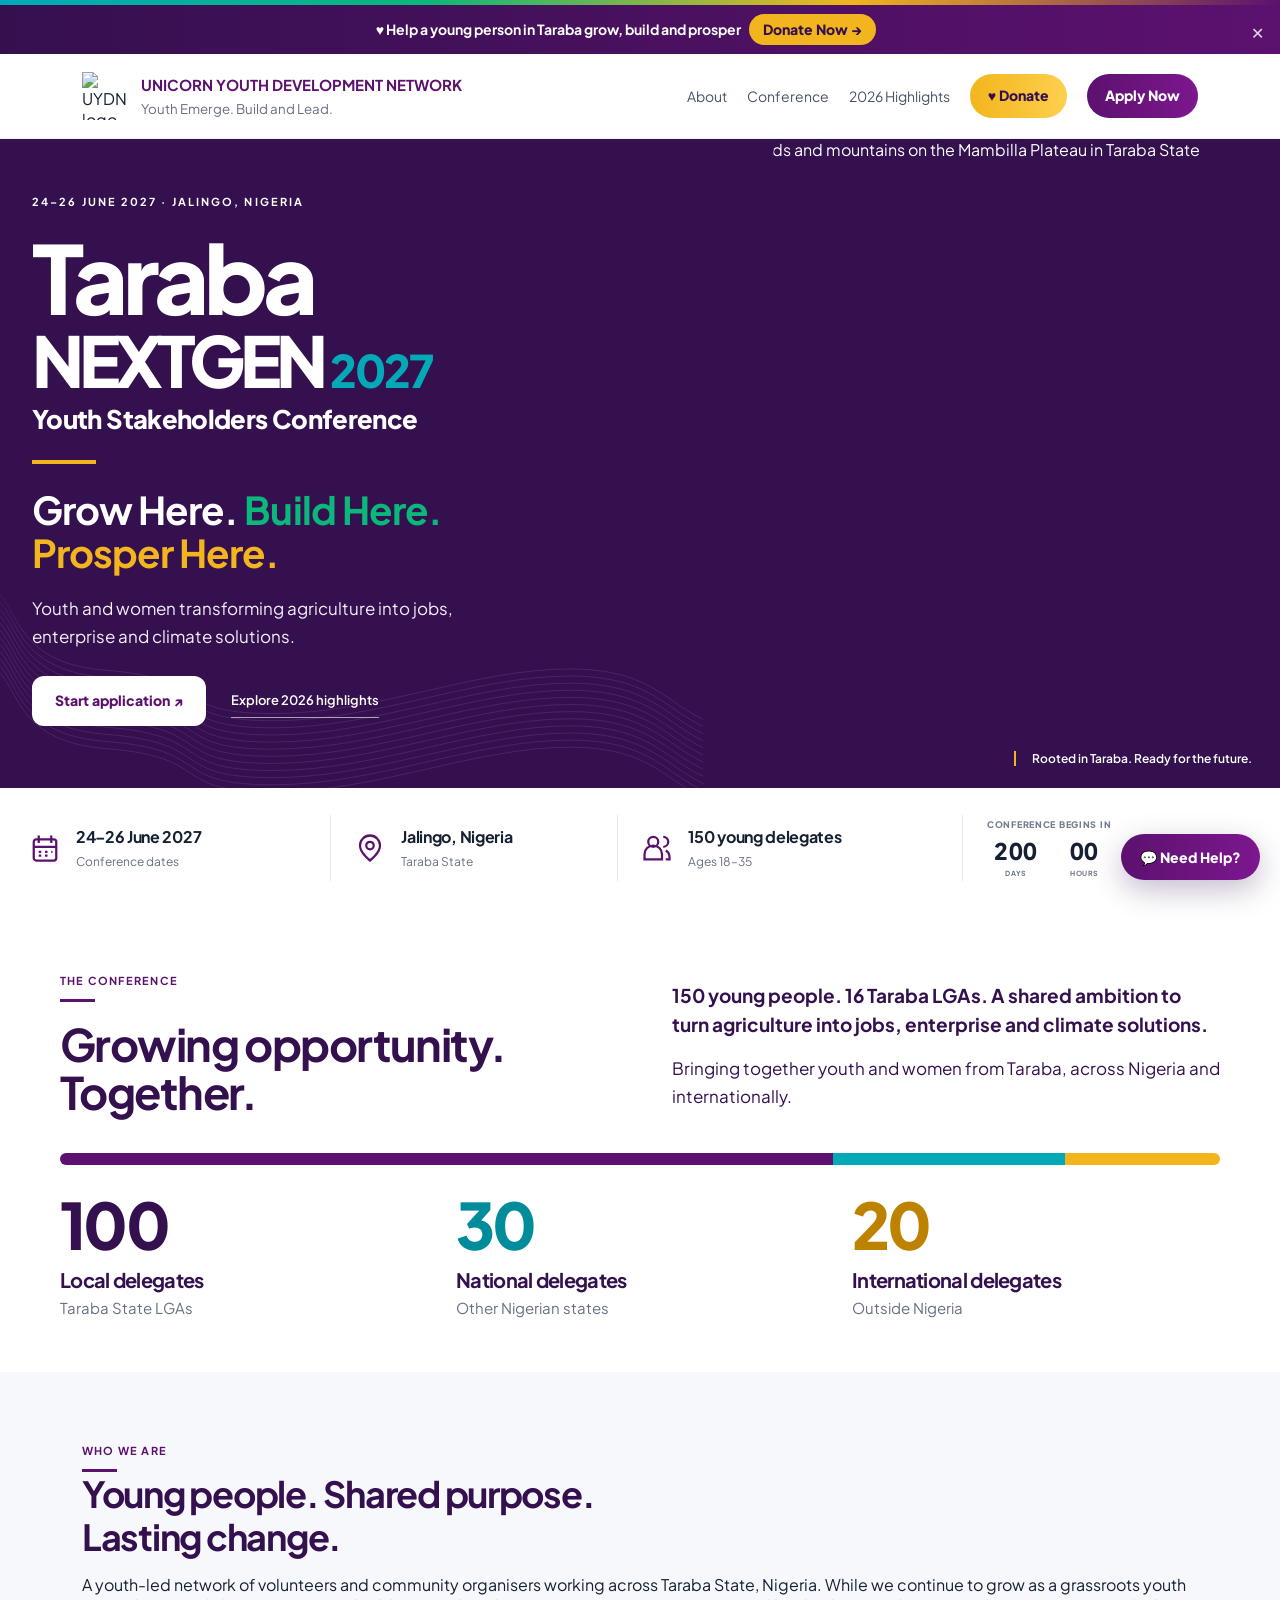
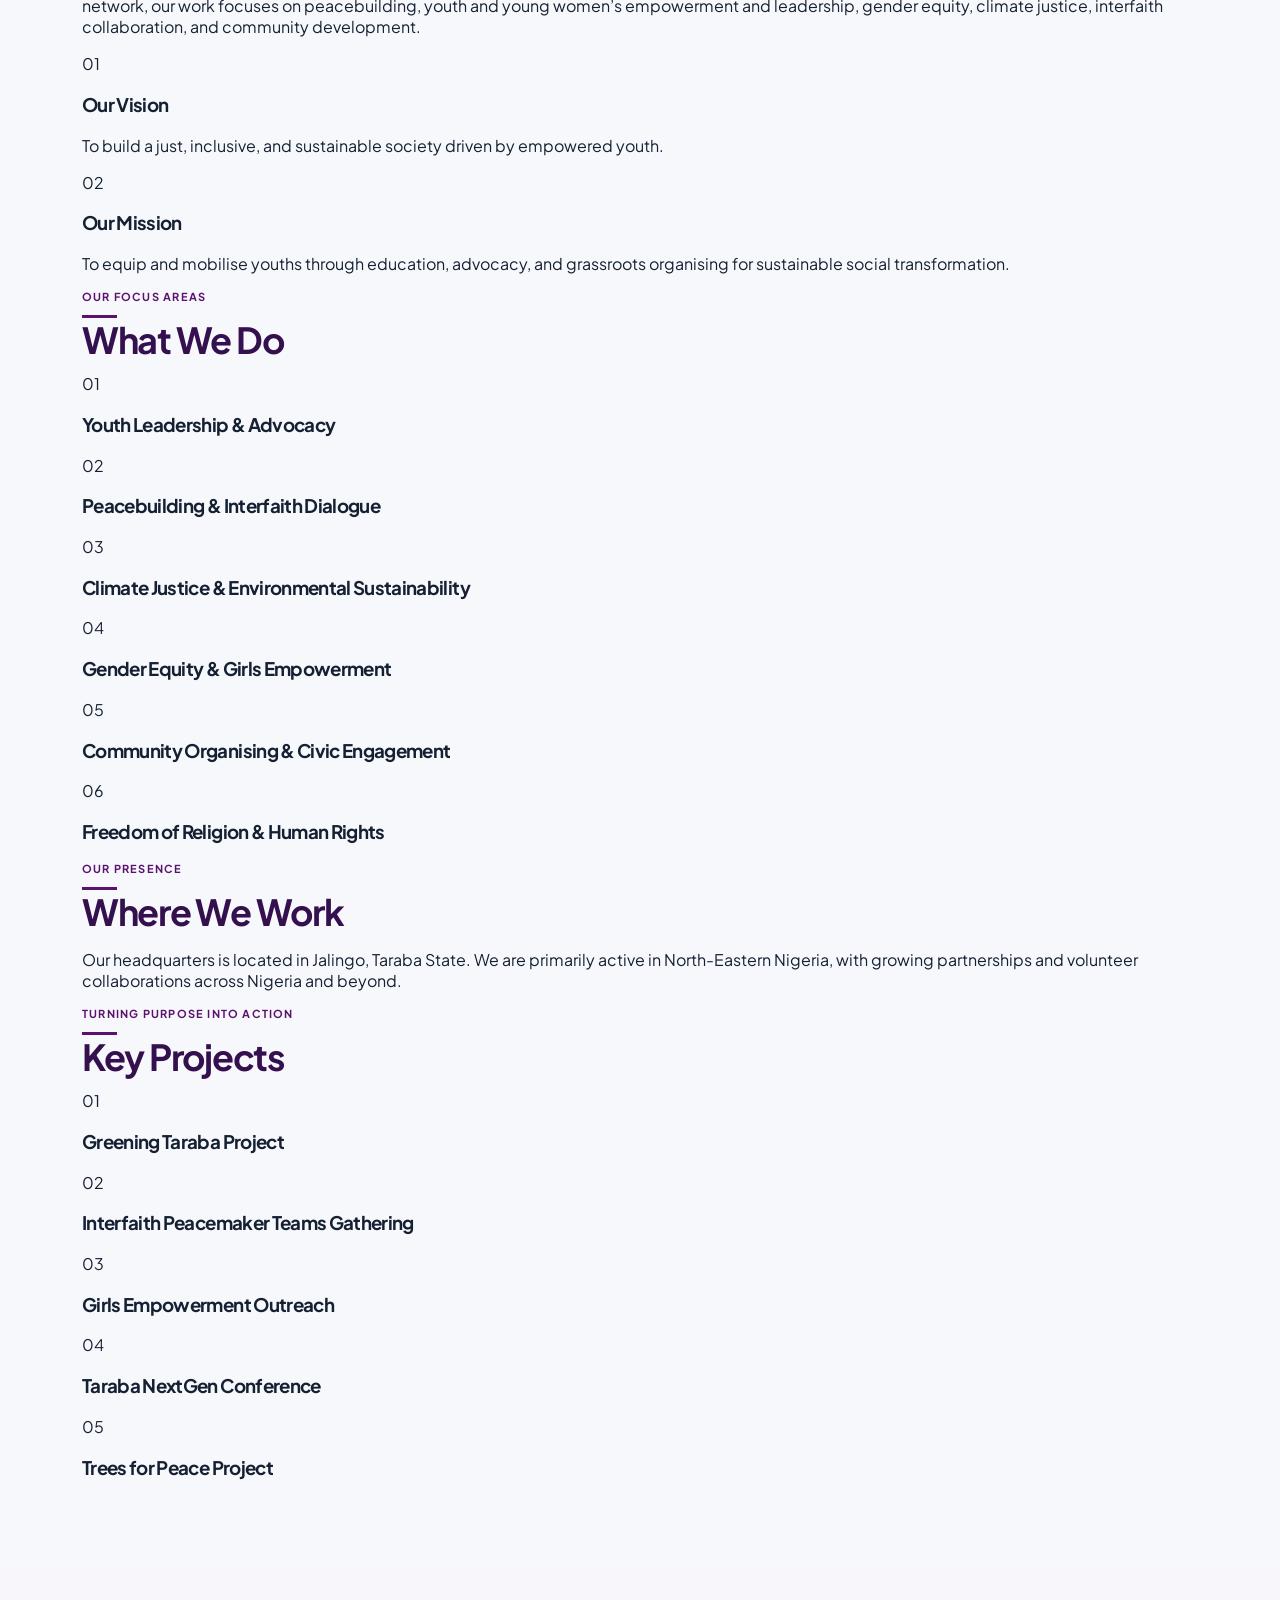
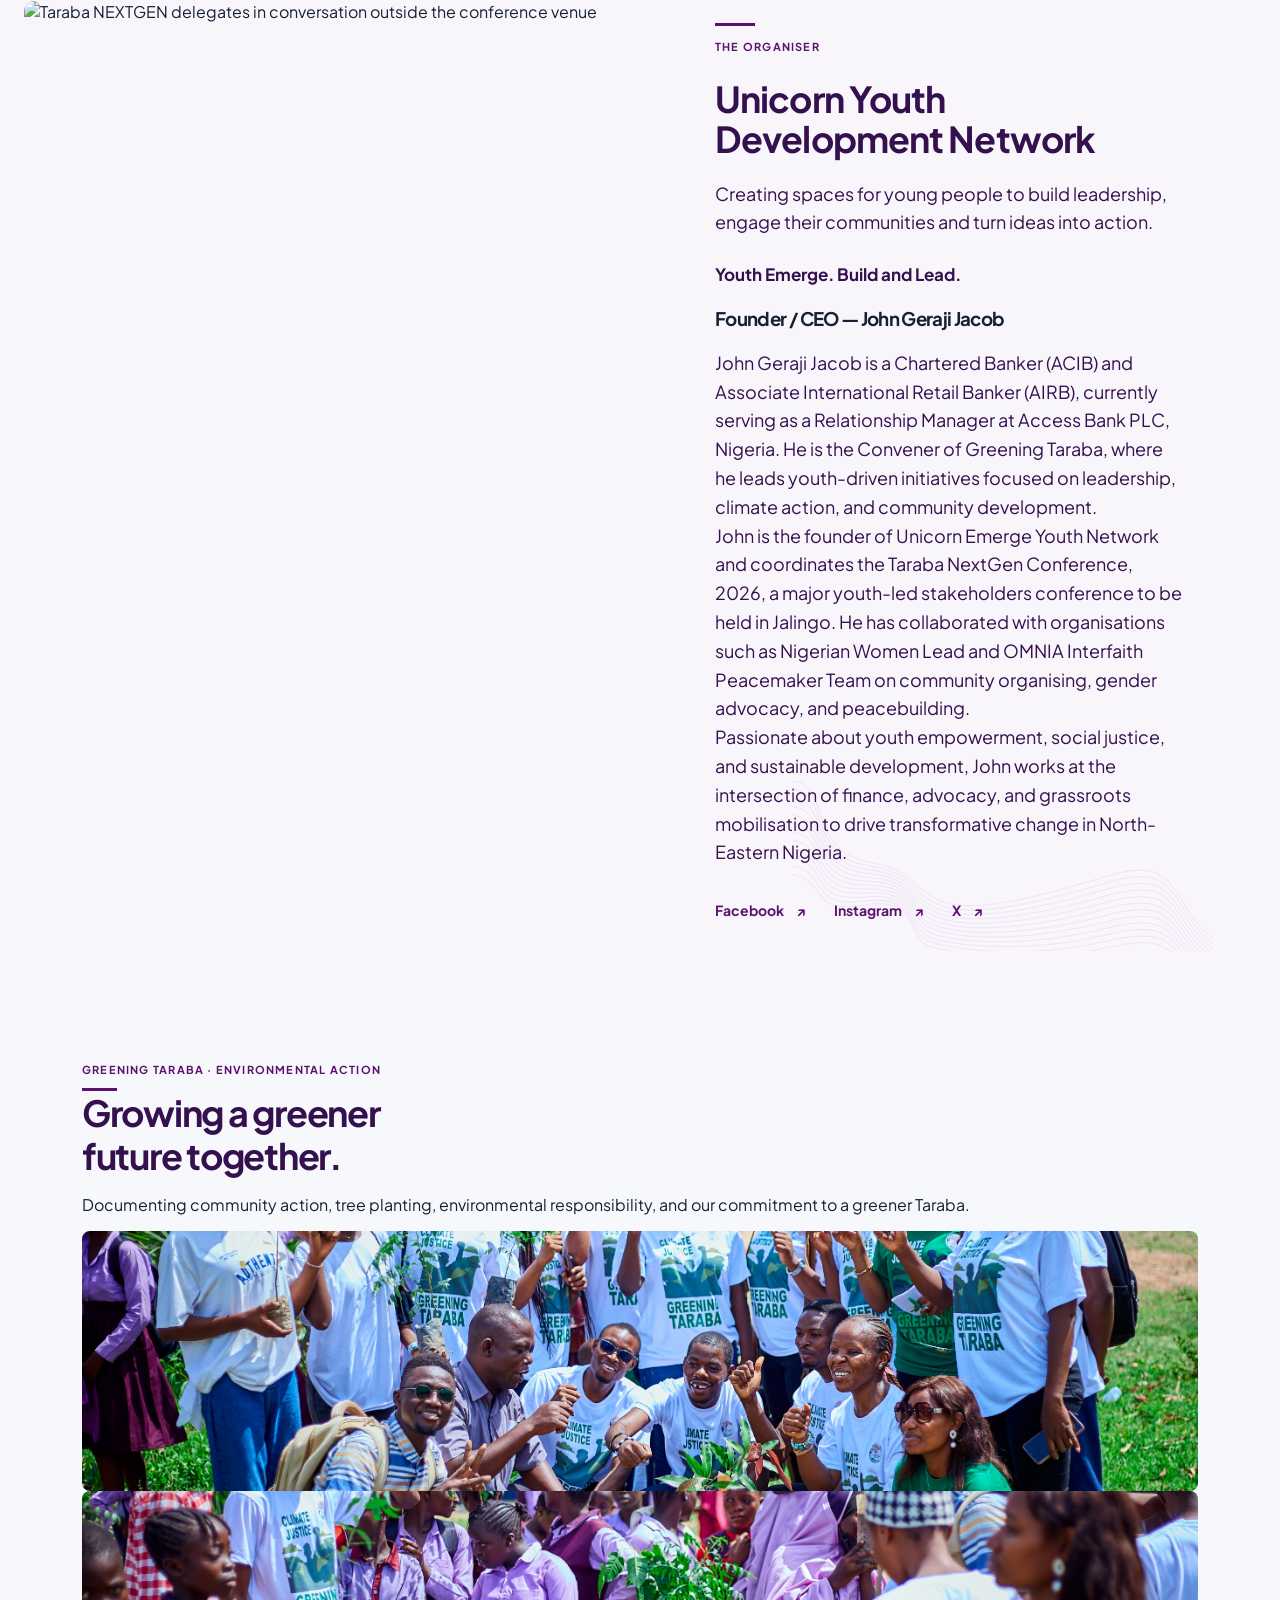
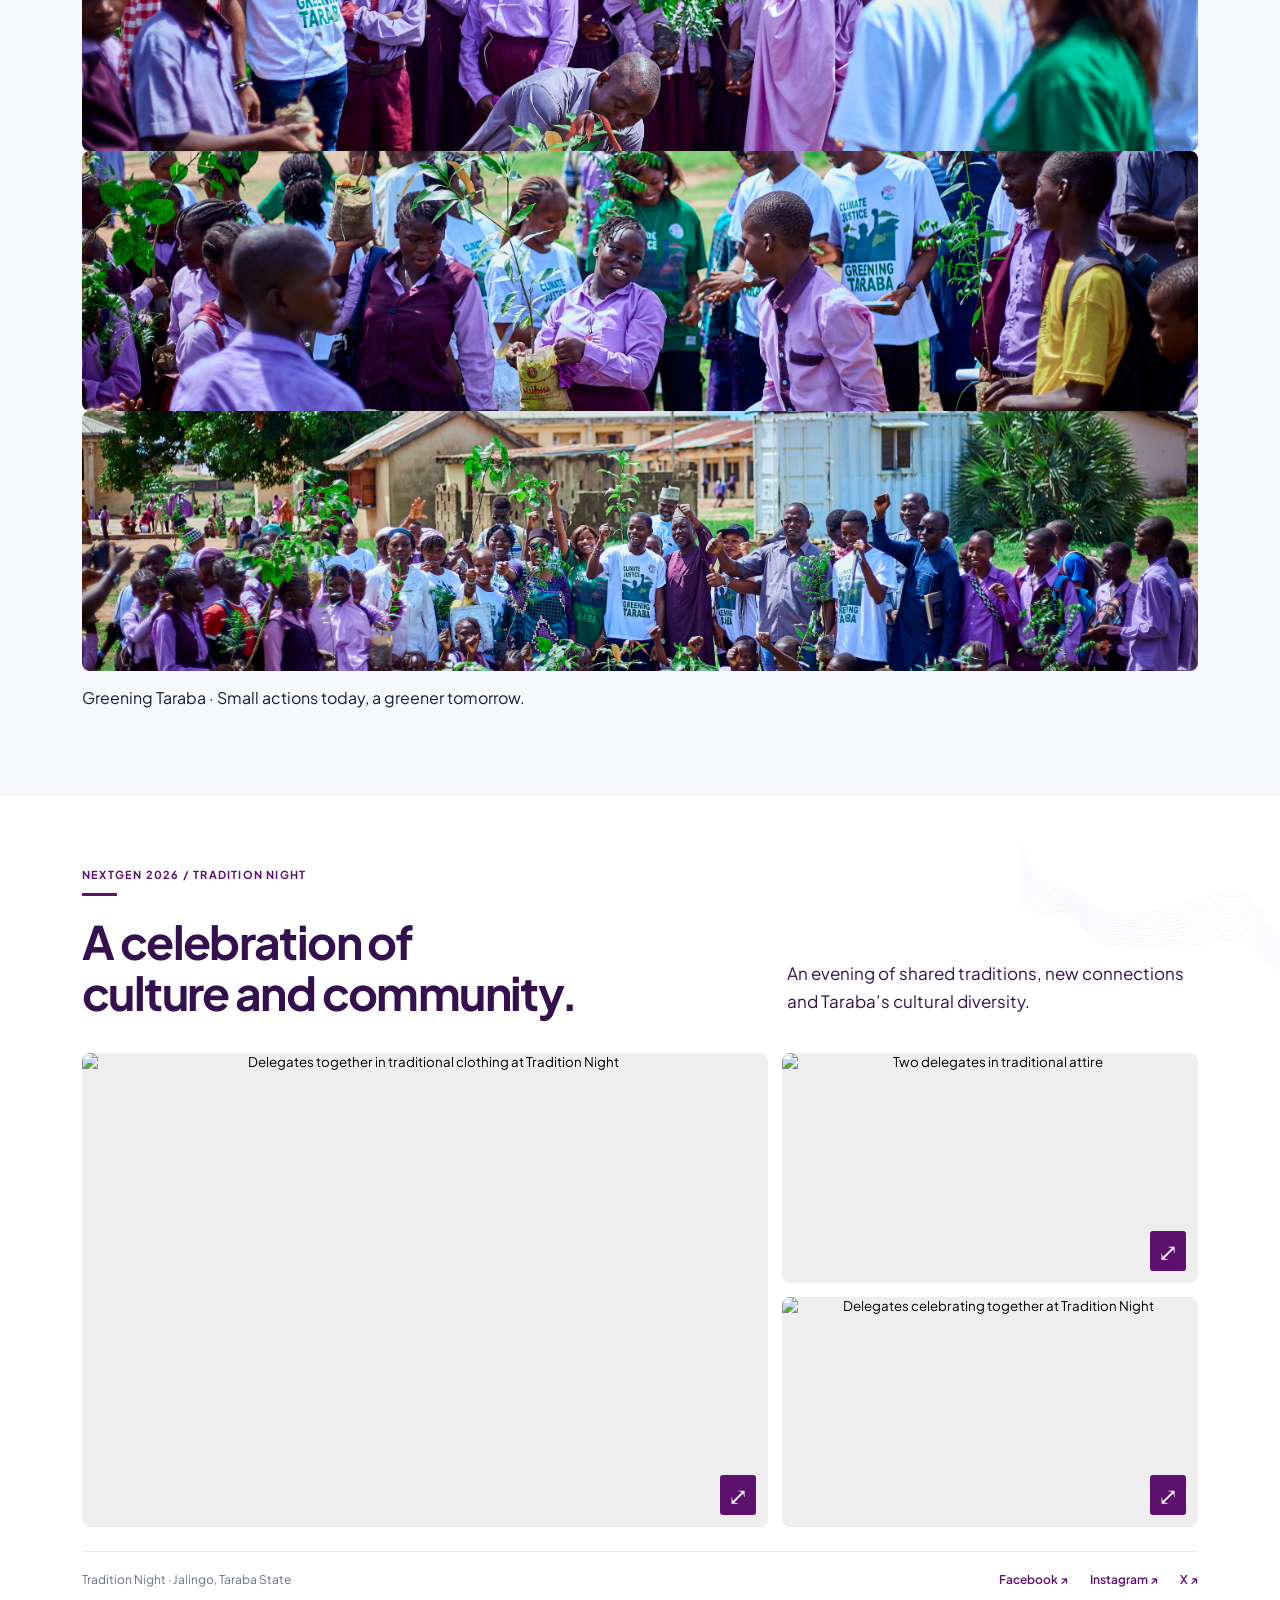
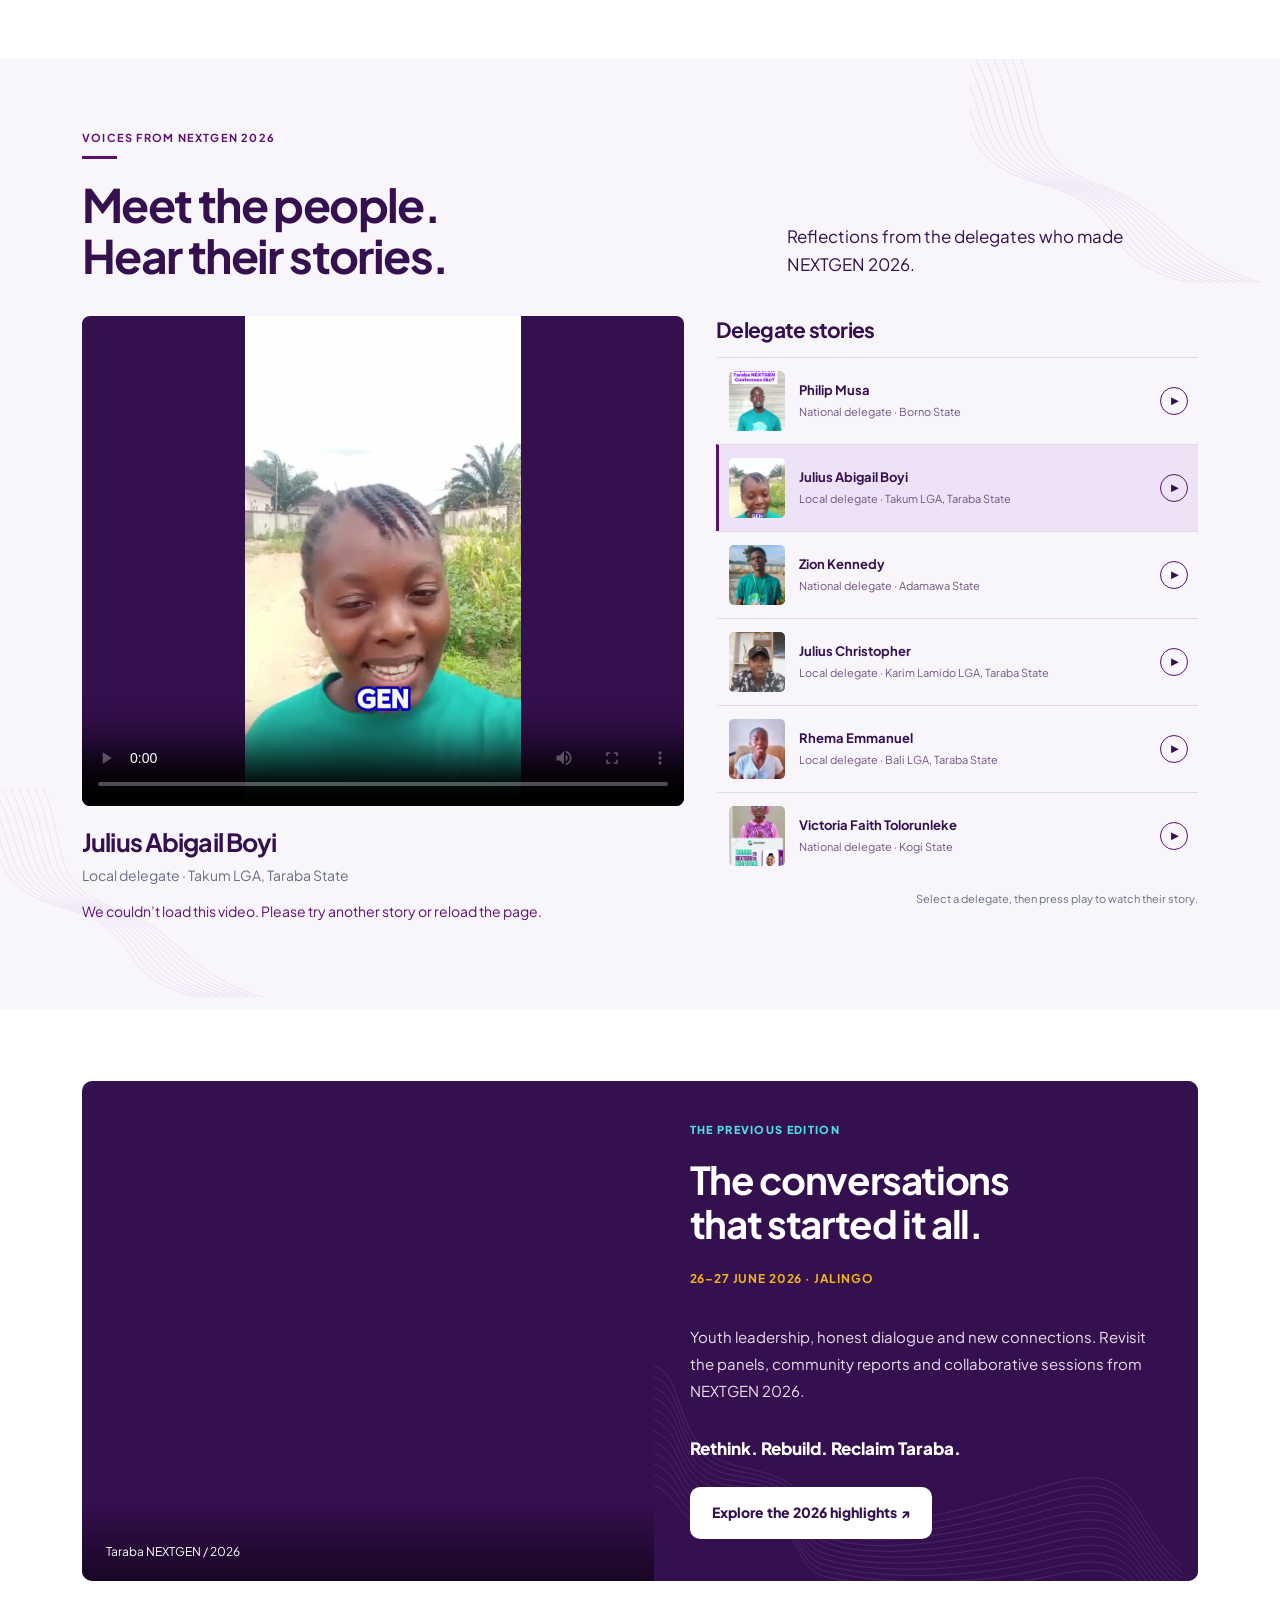
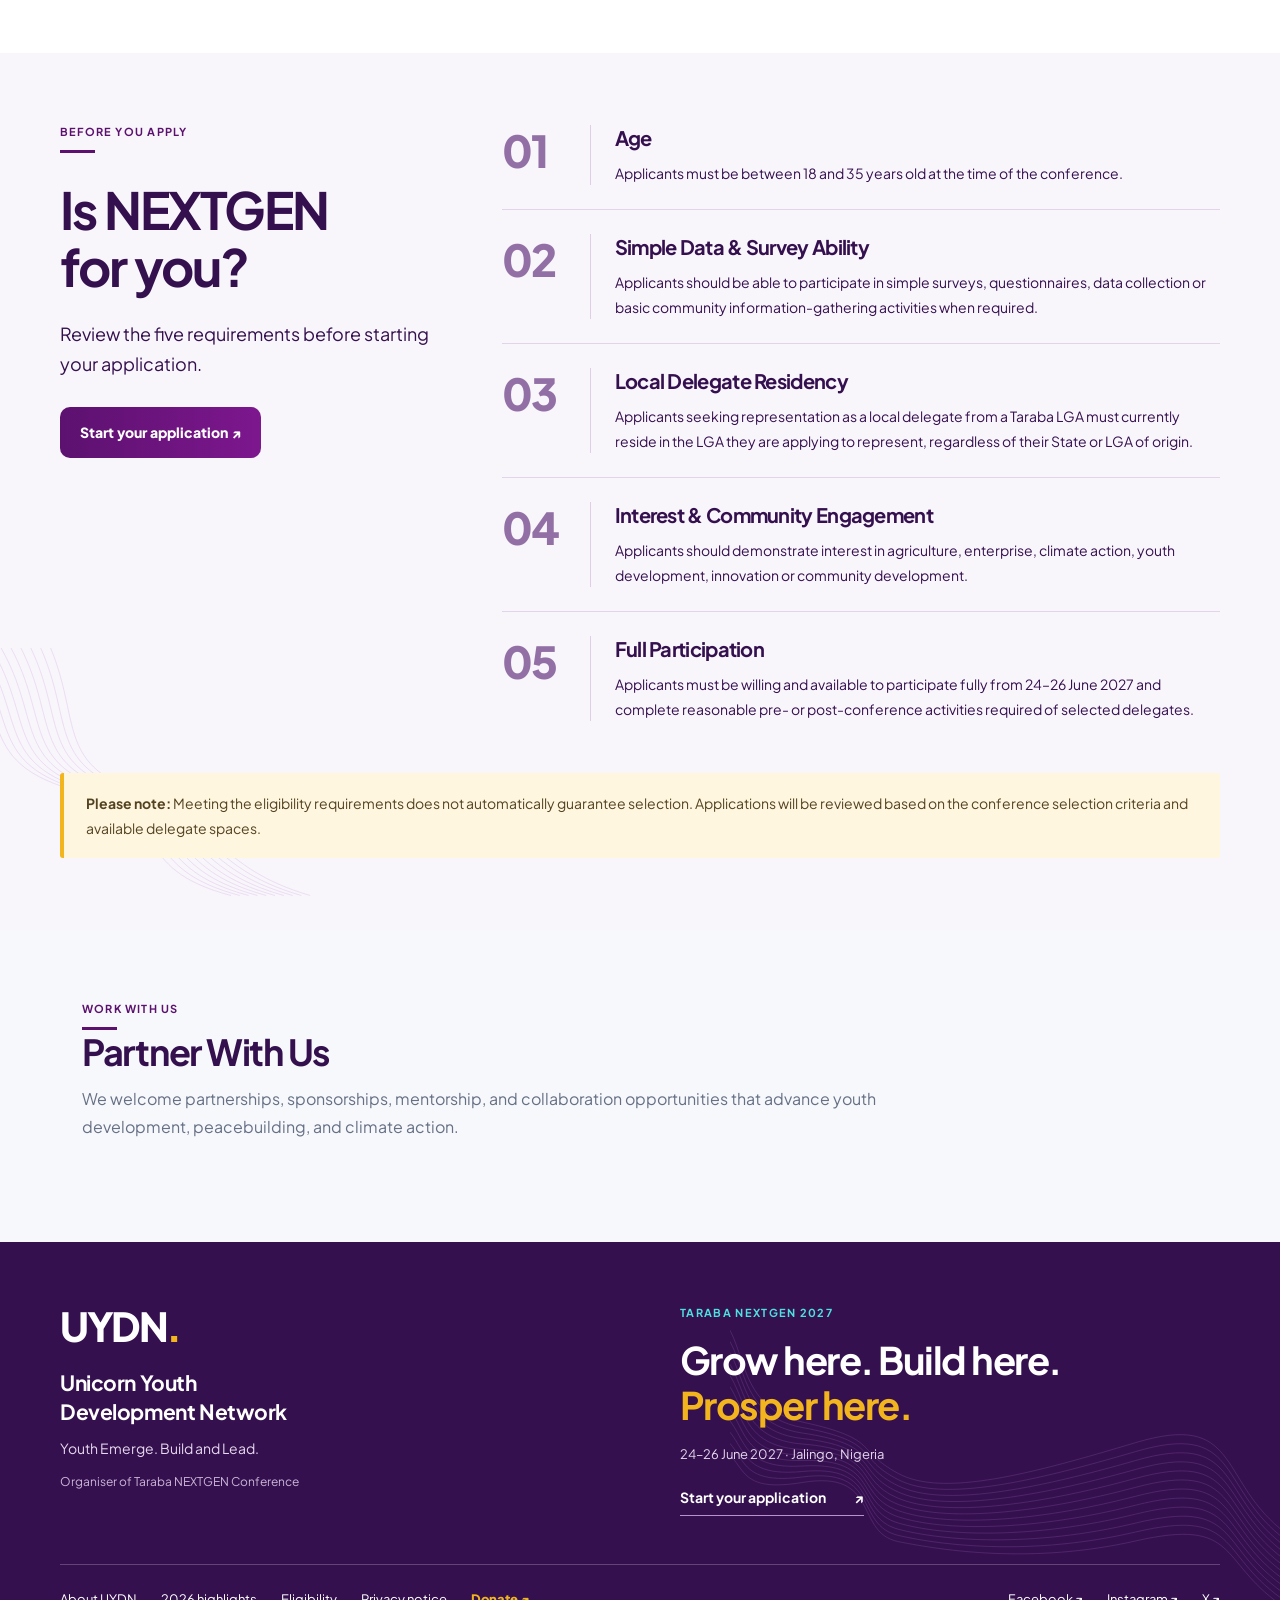
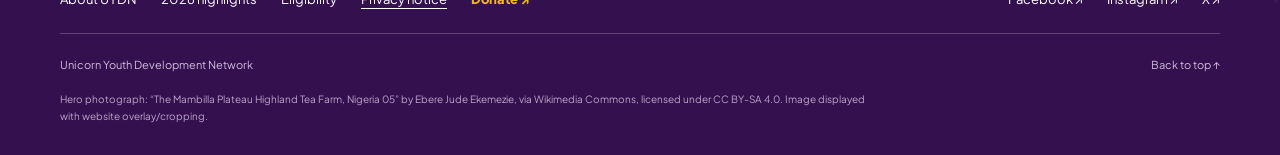
==== index.html @ 636aaf37 "Update index.html" ====
<!doctype html><html lang="en"><head>
<meta name="referrer" content="strict-origin-when-cross-origin"><meta charset="utf-8"><meta name="viewport" content="width=device-width,initial-scale=1"><title>Taraba NEXTGEN Youth Stakeholders Conference 2027 | UYDN</title>
<meta name="description" content="Discover Taraba NextGen Youth Stakeholders Conference 2027 in Jalingo, Nigeria, from 24–26 June 2027. Explore youth and women's leadership in agriculture, enterprise, climate action and sustainable development.">
<link rel="canonical" href="https://unicornemergeyouthnetwork.github.io/taraba-nextgen-2027/">
<meta property="og:title" content="Taraba NextGen Youth Stakeholders Conference 2027">
<meta property="og:description" content="Grow Here. Build Here. Prosper Here. Join young people and women transforming agriculture into jobs, enterprise and climate solutions in Taraba State, Nigeria.">
<meta property="og:url" content="https://unicornemergeyouthnetwork.github.io/taraba-nextgen-2027/">
<meta property="og:type" content="website">
<style>
:root{--p:#5c116f;--p2:#35104f;--t:#04a9b8;--g:#0bb77a;--gold:#f2b51d;--ink:#152033;--muted:#667085;--bg:#f6f8fb;--line:#e6e9ef}*{box-sizing:border-box}html{scroll-behavior:smooth}body{margin:0;font-family:Inter,Segoe UI,Arial,sans-serif;color:var(--ink);background:var(--bg)}a{text-decoration:none;color:inherit}.top{height:5px;background:linear-gradient(90deg,var(--t),var(--g),var(--gold),var(--p))}header{position:sticky;top:0;z-index:20;background:rgba(255,255,255,.96);backdrop-filter:blur(12px);border-bottom:1px solid #edf0f3}.nav{max-width:1160px;margin:auto;padding:11px 22px;display:flex;align-items:center;justify-content:space-between;gap:20px}.brand{display:flex;align-items:center;gap:11px}.brand img{width:52px;height:52px;object-fit:contain}.brand b{display:block;color:var(--p);font-size:15px}.brand small{color:var(--muted)}nav{display:flex;gap:22px;align-items:center;font-size:14px;color:#475467}.btn{display:inline-block;padding:12px 18px;border-radius:999px;background:linear-gradient(90deg,var(--p),#7d178e);color:#fff;font-weight:800;border:0;cursor:pointer}.hero{position:relative;min-height:680px;display:flex;align-items:center;color:white;background:linear-gradient(90deg,rgba(29,6,48,.94),rgba(59,12,77,.76),rgba(0,0,0,.22)),url('images/mambilla-tea-farm.jpg') center/cover}.hero .inner{max-width:1160px;margin:auto;width:100%;padding:70px 22px}.tag{display:inline-flex;padding:8px 12px;border:1px solid rgba(255,255,255,.32);border-radius:999px;background:rgba(255,255,255,.12);font-size:13px;font-weight:800}.hero h1{font-size:25px;line-height:1;max-width:920px;margin:20px 0 10px}.hero h1 span{color:#4ee0df}.theme{font-size:27px;font-weight:900;margin:12px 0;color:#fff}.theme b:nth-child(1){color:#4ee0df}.theme b:nth-child(2){color:#4ee79a}.theme b:nth-child(3){color:#ffd45a}.hero p{max-width:800px;font-size:18px;line-height:1.65;color:#f3eefa}.facts{display:flex;gap:18px;flex-wrap:wrap;margin:24px 0}.fact{padding:11px 14px;border:1px solid rgba(255,255,255,.2);border-radius:14px;background:rgba(255,255,255,.09);font-weight:700}.quote{max-width:820px;margin-top:24px;padding:17px 20px;border-left:4px solid var(--gold);background:rgba(0,0,0,.18);border-radius:0 14px 14px 0;font-size:18px;font-style:italic}.actions{display:flex;gap:12px;flex-wrap:wrap;margin-top:26px}.actions .secondary{background:white;color:var(--p)}.section{max-width:1160px;margin:auto;padding:72px 22px}.section h2{font-size:36px;color:var(--p2);margin:0 0 12px}.lead{color:var(--muted);line-height:1.7;max-width:850px;margin:0 0 30px}.cards{display:grid;grid-template-columns:repeat(4,1fr);gap:16px}.mini{background:#fff;border:1px solid var(--line);border-radius:18px;padding:22px;box-shadow:0 8px 24px rgba(16,24,40,.04)}.mini .icon{width:40px;height:40px;border-radius:12px;background:#f3e9f5;color:var(--p);display:grid;place-items:center;font-weight:900;margin-bottom:14px}.mini h3{margin:0 0 8px;font-size:16px}.mini p{margin:0;color:var(--muted);font-size:14px;line-height:1.55}.about{display:grid;grid-template-columns:1fr 1fr;gap:32px;align-items:center}.about img{width:100%;border-radius:24px;display:block;box-shadow:0 20px 50px rgba(26,31,44,.12)}.socials{display:flex;gap:10px;flex-wrap:wrap}.social{display:inline-flex;align-items:center;gap:8px;padding:10px 14px;border-radius:999px;color:#fff!important;font-weight:800}.social svg{width:19px;height:19px;fill:currentColor}.facebook{background:#1877F2}.instagram{background:linear-gradient(45deg,#FEDA75,#FA7E1E,#D62976,#962FBF,#4F5BD5)}.twitter{background:#000}.recap{background:#fff}.recapbox{display:grid;grid-template-columns:1.15fr .85fr;min-height:430px;border-radius:28px;overflow:hidden;background:var(--p2);color:white}.recapimg{background:url('images/welcome.jpg') center/cover}.recaptxt{padding:46px;display:flex;flex-direction:column;justify-content:center}.recaptxt .year{color:#4ee0df;font-weight:900}.recaptxt h2{color:white;margin:10px 0 14px}.recaptxt p{color:#e8dded;line-height:1.7}.formwrap{max-width:960px;margin:auto;background:#fff;border:1px solid var(--line);border-radius:24px;overflow:hidden;box-shadow:0 18px 50px rgba(16,24,40,.07)}.formhead{padding:28px 32px;background:linear-gradient(110deg,var(--p2),var(--p));color:#fff}.formhead h2{color:#fff;font-size:27px;margin:0 0 8px}.formhead p{margin:0;color:#eadfed}.progress-wrap{padding:20px 32px 0}.progress-meta{display:flex;justify-content:space-between;font-size:13px;font-weight:800;color:var(--p);margin-bottom:8px}.progress{height:9px;background:#eee;border-radius:99px;overflow:hidden}.progress span{display:block;height:100%;width:20%;background:linear-gradient(90deg,var(--t),var(--g));transition:.25s}.form{padding:32px}.step{display:none}.step.active{display:block}.form h3{color:var(--p);margin:6px 0 20px}.grid{display:grid;grid-template-columns:1fr 1fr;gap:17px}.full{grid-column:1/-1}label,.label{display:block;font-size:13px;font-weight:800;margin-bottom:7px;color:#344054}input,select,textarea{width:100%;background:#fff;color:#152033;border:1.5px solid #cfd4dc;border-radius:11px;padding:12px 13px;font:inherit;outline:none;transition:border-color .2s,box-shadow .2s}input::placeholder,textarea::placeholder{color:#98a2b3}select{color:#344054}input:focus,select:focus,textarea:focus{background:#fff;border-color:var(--p);box-shadow:0 0 0 3px rgba(92,17,111,.10)}textarea{min-height:125px;resize:vertical}.options{display:grid;grid-template-columns:repeat(2,1fr);gap:9px}.option{display:flex;align-items:flex-start;gap:8px;border:1px solid var(--line);padding:10px 11px;border-radius:11px;font-weight:500;margin:0}.option input{width:auto;margin-top:3px}.noticebox{padding:16px;border-radius:14px;background:#fff8e6;border:1px solid #f7d98b;color:#664d03;line-height:1.55;margin-bottom:20px}.international{background:#eef8ff;border-color:#b8ddf5;color:#174d6b}.navbuttons{display:flex;justify-content:space-between;gap:12px;margin-top:28px}.next,.back,.submit{padding:13px 20px;border:0;border-radius:12px;font-weight:900;cursor:pointer}.next,.submit{background:linear-gradient(90deg,var(--t),var(--g));color:#fff;margin-left:auto}.back{background:#eef0f3;color:#344054}.submit{width:auto}.conditional{display:none;margin-top:12px}.counter{font-size:12px;color:var(--muted);margin-top:5px}.success{display:none;background:#ecfdf3;border:1px solid #abefc6;color:#067647;padding:18px;border-radius:12px;margin-top:18px}.fieldhelp{display:block;margin-top:6px;color:#7b8190;font-size:11px;line-height:1.4}.notice{font-size:12px;color:#98a2b3;margin-top:12px}footer{background:#1d0b29;color:#ddd;padding:42px 22px}.foot{max-width:1160px;margin:auto;display:flex;justify-content:space-between;gap:30px;align-items:center}.foot strong{color:white}.foot p{margin:6px 0 0;color:#b9aebf;font-size:13px}.foot .social{padding:9px 12px}@media(max-width:850px){nav a:not(.btn){display:none}.hero{min-height:650px}.hero h1{font-size:43px}.cards{grid-template-columns:1fr 1fr}.about,.recapbox{grid-template-columns:1fr}.recapimg{min-height:320px}.grid{grid-template-columns:1fr}.full{grid-column:auto}.foot{flex-direction:column;align-items:flex-start}}@media(max-width:520px){.brand small{display:none}.brand b{font-size:12px}.nav{padding:9px 14px}.hero .inner,.section{padding-left:16px;padding-right:16px}.hero h1{font-size:36px}.theme{font-size:23px}.facts{display:grid}.cards,.options{grid-template-columns:1fr}.form{padding:20px}.formhead{padding:24px 20px}.progress-wrap{padding:18px 20px 0}.recaptxt{padding:30px}.section h2{font-size:30px}.navbuttons{position:sticky;bottom:0;background:#fff;padding:12px 0 2px}}

/* Delegate Testimonials */
.testimonial-grid{
  display:grid;
  grid-template-columns:repeat(3,1fr);
  gap:22px;
  margin-top:30px;
}

.testimonial-card{
  background:#fff;
  border:1px solid var(--line);
  border-radius:20px;
  overflow:hidden;
  box-shadow:0 12px 30px rgba(16,24,40,.08);
}

.testimonial-card video{
  display:block;
  width:100%;
  aspect-ratio:9/16;
  object-fit:cover;
  background:#000;
}

.testimonial-card h3{
  margin:16px 18px 5px;
  color:var(--p2);
  font-size:18px;
}

.testimonial-card p{
  margin:0 18px 18px;
  color:var(--muted);
  font-size:13px;
  line-height:1.5;
}

@media(max-width:850px){
  .testimonial-grid{
    grid-template-columns:repeat(2,1fr);
  }
}

@media(max-width:520px){
  .testimonial-grid{
    grid-template-columns:1fr;
  }
}

   /* Tradition Night Gallery */
.tradition-gallery{background:linear-gradient(180deg,#fff 0%,#faf6fc 100%)}
.gallery-head{text-align:center;max-width:780px;margin:0 auto 30px}.gallery-head .eyebrow{display:inline-block;color:var(--p);font-size:12px;font-weight:900;letter-spacing:.12em;text-transform:uppercase;margin-bottom:8px}.gallery-head h2{margin-bottom:10px}.tradition-grid{display:grid;grid-template-columns:1fr 1.25fr 1fr;gap:14px}.tradition-card{position:relative;overflow:hidden;border-radius:20px;background:#eee;min-height:320px;box-shadow:0 12px 30px rgba(53,16,79,.10);cursor:pointer}.tradition-card img{width:100%;height:100%;object-fit:cover;display:block;transition:transform .35s ease}.tradition-card:hover img{transform:scale(1.035)}.tradition-card:after{content:'View photo';position:absolute;right:14px;bottom:14px;background:rgba(29,11,41,.78);color:#fff;padding:8px 11px;border-radius:999px;font-size:12px;font-weight:800;opacity:0;transition:.25s}.tradition-card:hover:after{opacity:1}.gallery-note{text-align:center;color:var(--muted);font-size:14px;margin:18px 0 0}.lightbox{position:fixed;inset:0;background:rgba(10,5,15,.94);z-index:100;display:none;align-items:center;justify-content:center;padding:24px}.lightbox.open{display:flex}.lightbox img{max-width:94vw;max-height:90vh;object-fit:contain;border-radius:14px}.lightbox-close{position:absolute;top:18px;right:22px;width:44px;height:44px;border:1px solid rgba(255,255,255,.25);border-radius:50%;background:rgba(255,255,255,.12);color:#fff;font-size:26px;cursor:pointer}.gallery-socials{justify-content:center;margin-top:22px}
@media(max-width:850px){.tradition-grid{grid-template-columns:1fr 1fr}.tradition-card{min-height:280px}.tradition-card:last-child{grid-column:1/-1;min-height:360px}}
@media(max-width:520px){.tradition-grid{grid-template-columns:1fr}.tradition-card,.tradition-card:last-child{grid-column:auto;min-height:300px}.tradition-card:after{opacity:1}}


/* ==============================
   NEXTGEN WHATSAPP SUPPORT
============================== */

.support-widget{
  position:fixed;
  right:20px;
  bottom:20px;
  z-index:999;
}

.support-float{
  border:0;
  background:linear-gradient(90deg,#5c116f,#7d178e);
  color:#fff;
  padding:14px 19px;
  border-radius:999px;
  font-weight:800;
  font-size:14px;
  cursor:pointer;
  box-shadow:0 10px 30px rgba(53,16,79,.28);
}

.support-panel{
  display:none;
  position:absolute;
  right:0;
  bottom:65px;
  width:330px;
  max-width:calc(100vw - 32px);
  background:#fff;
  border:1px solid #e6e9ef;
  border-radius:18px;
  overflow:hidden;
  box-shadow:0 20px 50px rgba(16,24,40,.20);
}

.support-panel.open{
  display:block;
}

.support-head{
  background:linear-gradient(110deg,#35104f,#5c116f);
  color:#fff;
  padding:20px;
}

.support-head strong{
  display:block;
  font-size:17px;
}

.support-head small{
  display:block;
  margin-top:4px;
  color:#eadfed;
}

.support-close{
  position:absolute;
  top:10px;
  right:12px;
  border:0;
  background:rgba(255,255,255,.15);
  color:#fff;
  width:30px;
  height:30px;
  border-radius:50%;
  font-size:20px;
  cursor:pointer;
  z-index:2;
}

.support-body{
  padding:18px;
}

.support-body p{
  margin:0 0 16px;
  color:#475467;
  font-size:14px;
  line-height:1.55;
}

.support-whatsapp{
  display:flex;
  align-items:center;
  gap:12px;
  padding:13px;
  margin-top:10px;
  border:1px solid #dfe5e2;
  border-radius:12px;
  background:#f7fffa;
  transition:.2s;
}

.support-whatsapp:hover{
  transform:translateY(-1px);
  border-color:#25D366;
}

.support-whatsapp > span{
  color:#25D366;
  font-size:24px;
}

.support-whatsapp strong{
  display:block;
  color:#152033;
  font-size:14px;
}

.support-whatsapp small{
  display:block;
  color:#067647;
  margin-top:3px;
}

.support-note{
  display:block;
  margin-top:16px;
  color:#667085;
  line-height:1.5;
}

@media(max-width:520px){
  .support-widget{
    right:14px;
    bottom:80px;
  }

  .support-panel{
    width:calc(100vw - 28px);
  }

  .support-float{
    padding:13px 16px;
  }
}

  
  .facticon.classic{width:auto;min-width:58px;height:auto;border-radius:999px;padding:6px 9px;background:#f3e9f5;color:var(--p);font-size:9px;letter-spacing:.08em;font-weight:900;display:inline-flex;align-items:center;justify-content:center}
/* ===== COUNTDOWN ===== */
.uydn-cd{margin:0 0 26px;max-width:460px}
.uydn-cd-label{font-size:12px;font-weight:900;letter-spacing:.14em;text-transform:uppercase;color:#fff;opacity:.9;margin-bottom:10px}
.uydn-cd-grid{display:grid;grid-template-columns:repeat(4,1fr);gap:10px}
.uydn-cd-box{background:rgba(255,255,255,.09);border:1px solid rgba(255,255,255,.2);border-radius:14px;padding:14px 4px 11px;text-align:center;-webkit-backdrop-filter:blur(6px);backdrop-filter:blur(6px)}
.uydn-cd-box b{display:block;font:800 34px/1.1 ui-monospace,SFMono-Regular,Menlo,Consolas,"Courier New",monospace;font-variant-numeric:tabular-nums;color:#fff;letter-spacing:.02em}
.uydn-cd-box span{display:block;margin-top:6px;font:700 10px/1 ui-monospace,SFMono-Regular,Menlo,Consolas,monospace;letter-spacing:.14em;text-transform:uppercase;color:rgba(255,255,255,.68)}
.uydn-cd-msg{background:rgba(255,255,255,.1);border:1px solid rgba(255,255,255,.22);border-radius:14px;padding:16px 18px;font-weight:800;font-size:17px;line-height:1.4;color:#fff}
@media(max-width:520px){.uydn-cd{max-width:none}.uydn-cd-grid{gap:8px}.uydn-cd-box{padding:12px 2px 10px;border-radius:12px}.uydn-cd-box b{font-size:27px}.uydn-cd-box span{font-size:9px;letter-spacing:.1em}}

/* ===== WORD COUNTER + WHATSAPP GROUP CARD ===== */
.wc{font-size:12px;color:#667085;text-align:right;margin-top:4px}
.wc.max{color:#b93815;font-weight:700}
.wagroup{display:flex;align-items:center;justify-content:space-between;gap:14px;flex-wrap:wrap;background:#effaf3;border:1px solid #bfe8cf;border-radius:14px;padding:16px 18px;margin-top:20px}
.wagroup .wag-text{flex:1 1 220px;display:flex;flex-direction:column;gap:4px;color:#14532d;line-height:1.45}
.wagroup .wag-text span{font-size:13px;color:#3f6b50}
.wag-btn{display:inline-flex;align-items:center;justify-content:center;gap:6px;background:#25d366;color:#fff!important;font-weight:800;font-size:15px;padding:13px 20px;border-radius:999px;text-decoration:none;box-shadow:0 6px 16px rgba(37,211,102,.3)}
.wag-btn:hover{filter:brightness(.96)}
@media(max-width:520px){.wagroup .wag-btn{width:100%}}
</style><link rel="stylesheet" href="conference.css?v=20261019-motion"></head><body><div class="top"></div><header><div class="nav"><a class="brand" href="#home"><img src="images/uydn-logo.png" alt="UYDN logo"><div><b>UNICORN YOUTH DEVELOPMENT NETWORK</b><small>Youth Emerge. Build and Lead.</small></div></a><button class="menu-toggle" type="button" aria-expanded="false" aria-controls="primary-nav" hidden>Menu <span aria-hidden="true">☰</span></button><nav id="primary-nav" aria-label="Main navigation"><a href="#about-us">About</a><a href="#details">Conference</a><a href="2026-highlights.html">2026 Highlights</a><a class="btn" href="#apply">Apply Now</a></nav></div></header>
<section class="hero" id="home"><div class="hero-stage"><div class="hero-copy"><div class="hero-date">24–26 JUNE 2027 · JALINGO, NIGERIA</div><h1><span class="hero-place">Taraba</span><span class="hero-name">NEXTGEN <span class="hero-year">2027</span></span><span class="hero-subtitle">Youth Stakeholders Conference</span></h1><div class="hero-rule" aria-hidden="true"></div><div class="theme"><b>Grow Here.</b> <b>Build Here.</b><br><b>Prosper Here.</b></div><p>Youth and women transforming agriculture into jobs, enterprise and climate solutions.</p><div class="actions"><a class="btn" href="#apply">Start application ↗</a><a class="hero-archive" href="2026-highlights.html">Explore 2026 highlights</a></div></div><figure class="hero-photo"><img src="images/mambilla-tea-farm.jpg" alt="Tea fields and mountains on the Mambilla Plateau in Taraba State"><figcaption>Rooted in Taraba. Ready for the future.</figcaption></figure></div><div class="hero-info"><div class="hero-info-inner"><div class="hero-info-item"><svg viewBox="0 0 24 24" aria-hidden="true"><rect x="3" y="5" width="18" height="17" rx="2"/><path d="M7 2v6m10-6v6M3 11h18m-14 4h2m3 0h2m3 0h1M7 18h2m3 0h2"/></svg><div><strong>24–26 June 2027</strong><span>Conference dates</span></div></div><div class="hero-info-item"><svg viewBox="0 0 24 24" aria-hidden="true"><path d="M20 10c0 6-8 12-8 12S4 16 4 10a8 8 0 1 1 16 0Z"/><circle cx="12" cy="10" r="3"/></svg><div><strong>Jalingo, Nigeria</strong><span>Taraba State</span></div></div><div class="hero-info-item"><svg viewBox="0 0 24 24" aria-hidden="true"><circle cx="9" cy="7" r="4"/><path d="M2 21v-4a7 7 0 0 1 14 0v4H2Zm15-18a4 4 0 0 1 0 8m2 3a6 6 0 0 1 3 5v2h-3"/></svg><div><strong>150 young delegates</strong><span>Ages 18–35</span></div></div><div class="hero-info-item hero-timer"><div class="uydn-cd" id="uydnCountdown" role="timer" aria-label="Countdown to the Taraba NEXTGEN Conference 2027"><div class="uydn-cd-label" id="cdLabel">Conference begins in</div><div class="uydn-cd-grid" id="cdGrid"><div class="uydn-cd-box"><b id="cdD">--</b><span>Days</span></div><div class="uydn-cd-box"><b id="cdH">--</b><span>Hours</span></div><div class="uydn-cd-box"><b id="cdM">--</b><span>Minutes</span></div><div class="uydn-cd-box"><b id="cdS">--</b><span>Seconds</span></div></div><div class="uydn-cd-msg" id="cdMsg" hidden></div></div></div></div></div></section>
<section class="section conference-overview" id="details"><div class="overview-heading"><div><span class="section-kicker">The conference</span><h2>Growing opportunity.<br>Together.</h2></div><div class="overview-intro"><p><strong>150 young people. 16 Taraba LGAs. A shared ambition to turn agriculture into jobs, enterprise and climate solutions.</strong></p><p>Bringing together youth and women from Taraba, across Nigeria and internationally.</p></div></div><div class="delegate-bar" aria-hidden="true"><span></span><span></span><span></span></div><ul class="delegate-breakdown" aria-label="Delegate allocation"><li><strong>100</strong><h3>Local delegates</h3><span>Taraba State LGAs</span></li><li><strong>30</strong><h3>National delegates</h3><span>Other Nigerian states</span></li><li><strong>20</strong><h3>International delegates</h3><span>Outside Nigeria</span></li></ul></section>
<!-- UYDN ABOUT US -->
<section class="uydn-about section" id="about-us">
  <div class="uydn-about-heading">
    <span class="section-kicker">Who we are</span>
    <h2>Young people. Shared purpose.<br>Lasting change.</h2>
    <p>
      A youth-led network of volunteers and community organisers working
      across Taraba State, Nigeria. While we continue to grow as a grassroots
      youth network, our work focuses on peacebuilding, youth and young
      women’s empowerment and leadership, gender equity, climate justice,
      interfaith collaboration, and community development.
    </p>
  </div>

  <div class="uydn-vision-grid">
    <article class="uydn-info-card">
      <span class="uydn-card-number">01</span>
      <h3>Our Vision</h3>
      <p>To build a just, inclusive, and sustainable society driven by empowered youth.</p>
    </article>
    <article class="uydn-info-card">
      <span class="uydn-card-number">02</span>
      <h3>Our Mission</h3>
      <p>To equip and mobilise youths through education, advocacy, and grassroots organising for sustainable social transformation.</p>
    </article>
  </div>

  <div class="uydn-content-block">
    <span class="section-kicker">Our focus areas</span>
    <h2>What We Do</h2>
    <div class="uydn-focus-grid">
      <article class="uydn-focus-card">
        <span>01</span>
        <h3>Youth Leadership &amp; Advocacy</h3>
      </article>
      <article class="uydn-focus-card">
        <span>02</span>
        <h3>Peacebuilding &amp; Interfaith Dialogue</h3>
      </article>
      <article class="uydn-focus-card">
        <span>03</span>
        <h3>Climate Justice &amp; Environmental Sustainability</h3>
      </article>
      <article class="uydn-focus-card">
        <span>04</span>
        <h3>Gender Equity &amp; Girls Empowerment</h3>
      </article>
      <article class="uydn-focus-card">
        <span>05</span>
        <h3>Community Organising &amp; Civic Engagement</h3>
      </article>
      <article class="uydn-focus-card">
        <span>06</span>
        <h3>Freedom of Religion &amp; Human Rights</h3>
      </article>
    </div>
  </div>

  <div class="uydn-location">
    <div>
      <span class="section-kicker">Our presence</span>
      <h2>Where We Work</h2>
    </div>
    <p>
      Our headquarters is located in Jalingo, Taraba State. We are primarily
      active in North-Eastern Nigeria, with growing partnerships and volunteer
      collaborations across Nigeria and beyond.
    </p>
  </div>

  <div class="uydn-content-block">
    <span class="section-kicker">Turning purpose into action</span>
    <h2>Key Projects</h2>
    <div class="uydn-project-grid">
      <article class="uydn-project-card">
        <span>01</span>
        <h3>Greening Taraba Project</h3>
      </article>
      <article class="uydn-project-card">
        <span>02</span>
        <h3>Interfaith Peacemaker Teams Gathering</h3>
      </article>
      <article class="uydn-project-card">
        <span>03</span>
        <h3>Girls Empowerment Outreach</h3>
      </article>
      <article class="uydn-project-card">
        <span>04</span>
        <h3>Taraba NextGen Conference</h3>
      </article>
      <article class="uydn-project-card">
        <span>05</span>
        <h3>Trees for Peace Project</h3>
      </article>
    </div>
  </div>
</section><section class="organiser-section" id="about"><div class="organiser-inner"><img class="organiser-photo" src="images/networking.jpg" alt="Taraba NEXTGEN delegates in conversation outside the conference venue" loading="lazy"><div class="organiser-copy"><span class="section-kicker">The organiser</span><h2>Unicorn Youth<br>Development Network</h2><p>Creating spaces for young people to build leadership, engage their communities and turn ideas into action.</p><p class="organiser-motto">Youth Emerge. Build and Lead.</p>
<h3>Founder / CEO — John Geraji Jacob</h3>
<p>John Geraji Jacob is a Chartered Banker (ACIB) and Associate International Retail Banker (AIRB), currently serving as a Relationship Manager at Access Bank PLC, Nigeria. He is the Convener of Greening Taraba, where he leads youth-driven initiatives focused on leadership, climate action, and community development.</p>
<p>John is the founder of Unicorn Emerge Youth Network and coordinates the Taraba NextGen Conference, 2026, a major youth-led stakeholders conference to be held in Jalingo. He has collaborated with organisations such as Nigerian Women Lead and OMNIA Interfaith Peacemaker Team on community organising, gender advocacy, and peacebuilding.</p>
<p>Passionate about youth empowerment, social justice, and sustainable development, John works at the intersection of finance, advocacy, and grassroots mobilisation to drive transformative change in North-Eastern Nigeria.</p><div class="socials"><a class="social facebook" href="https://www.facebook.com/profile.php?id=61585072857531" target="_blank" rel="noopener"><svg viewBox="0 0 24 24"><path d="M24 12.07C24 5.4 18.63 0 12 0S0 5.4 0 12.07C0 18.1 4.39 23.1 10.13 24v-8.44H7.08v-3.49h3.05V9.41c0-3.03 1.79-4.7 4.53-4.7 1.31 0 2.68.24 2.68.24v2.97h-1.51c-1.49 0-1.96.93-1.96 1.89v2.26h3.33l-.53 3.49h-2.8V24C19.61 23.1 24 18.1 24 12.07z"/></svg>Facebook</a><a class="social instagram" href="https://www.instagram.com/unicornyouthdevelopment?igsh=MXZxanhrdmpmb2d1cQ==" target="_blank" rel="noopener"><svg viewBox="0 0 24 24"><path d="M7.8 2h8.4A5.8 5.8 0 0 1 22 7.8v8.4a5.8 5.8 0 0 1-5.8 5.8H7.8A5.8 5.8 0 0 1 2 16.2V7.8A5.8 5.8 0 0 1 7.8 2zm-.2 2A3.6 3.6 0 0 0 4 7.6v8.8A3.6 3.6 0 0 0 7.6 20h8.8a3.6 3.6 0 0 0 3.6-3.6V7.6A3.6 3.6 0 0 0 16.4 4H7.6zm9.65 1.5a1.25 1.25 0 1 1 0 2.5 1.25 1.25 0 0 1 0-2.5zM12 7a5 5 0 1 1 0 10 5 5 0 0 1 0-10zm0 2a3 3 0 1 0 0 6 3 3 0 0 0 0-6z"/></svg>Instagram</a><a class="social twitter" href="https://x.com/UnicornYouth" target="_blank" rel="noopener"><svg viewBox="0 0 24 24"><path d="M18.24 2H21.9l-7.99 9.13L23.3 22h-7.35l-5.76-7.53L3.6 22H-.06l8.54-9.76L-.53 2h7.54l5.2 6.87L18.24 2zm-1.28 18.09h2.03L5.91 3.81H3.73l13.23 16.28z"/></svg>X</a></div></div></div></section>

<!-- TREE PLANTING & ENVIRONMENTAL ACTION GALLERY -->
<section class="tree-gallery-section" id="tree-planting">
  <div class="section">
    <div class="tree-gallery-heading">
      <div>
        <span class="section-kicker">Greening Taraba · Environmental Action</span>
        <h2>Growing a greener<br>future together.</h2>
      </div>
      <p>
        Documenting community action, tree planting, environmental
        responsibility, and our commitment to a greener Taraba.
      </p>
    </div>

    <div class="tree-gallery-grid">
      <button class="tree-photo" type="button"
        data-tree-photo="images/tree-planting-1.JPG"
        aria-label="Enlarge tree planting photograph 1">
        <img src="images/tree-planting-1.JPG"
          alt="Community volunteers planting a young tree"
          loading="lazy">
        <span class="tree-photo-caption">Planting for the future</span>
        <span class="tree-photo-expand" aria-hidden="true">↗</span>
      </button>

      <button class="tree-photo" type="button"
        data-tree-photo="images/tree-planting-2.JPG"
        aria-label="Enlarge tree planting photograph 2">
        <img src="images/tree-planting-2.JPG"
          alt="Tree planting activity photograph 2"
          loading="lazy">
        <span class="tree-photo-caption">Community participation</span>
        <span class="tree-photo-expand" aria-hidden="true">↗</span>
      </button>

      <button class="tree-photo" type="button"
        data-tree-photo="images/tree-planting-3.JPG"
        aria-label="Enlarge tree planting photograph 3">
        <img src="images/tree-planting-3.JPG"
          alt="Tree planting activity photograph 3"
          loading="lazy">
        <span class="tree-photo-caption">Growing greener communities</span>
        <span class="tree-photo-expand" aria-hidden="true">↗</span>
      </button>

      <button class="tree-photo" type="button"
        data-tree-photo="images/tree-planting-4.JPG"
        aria-label="Enlarge tree planting photograph 4">
        <img src="images/tree-planting-4.JPG"
          alt="Tree planting activity photograph 4"
          loading="lazy">
        <span class="tree-photo-caption">Taking climate action</span>
        <span class="tree-photo-expand" aria-hidden="true">↗</span>
      </button>
    </div>

    <p class="tree-gallery-footer">
      Greening Taraba · Small actions today, a greener tomorrow.
    </p>
  </div>
</section>

<section class="tradition-gallery" id="tradition-night"><div class="section"><div class="media-heading"><div><span class="section-kicker">NEXTGEN 2026 / Tradition Night</span><h2>A celebration of<br>culture and community.</h2></div><p>An evening of shared traditions, new connections and Taraba’s cultural diversity.</p></div><div class="tradition-grid"><button class="tradition-card" type="button" data-photo="images/tradition-night-2.jpg" aria-label="Enlarge Tradition Night photo 2"><img src="images/tradition-night-2.jpg" alt="Delegates together in traditional clothing at Tradition Night" loading="lazy"><span aria-hidden="true">⤢</span></button><button class="tradition-card" type="button" data-photo="images/tradition-night-1.jpg" aria-label="Enlarge Tradition Night photo 1"><img src="images/tradition-night-1.jpg" alt="Two delegates in traditional attire" loading="lazy"><span aria-hidden="true">⤢</span></button><button class="tradition-card" type="button" data-photo="images/tradition-night-3.jpg" aria-label="Enlarge Tradition Night photo 3"><img src="images/tradition-night-3.jpg" alt="Delegates celebrating together at Tradition Night" loading="lazy"><span aria-hidden="true">⤢</span></button></div><div class="gallery-footer"><p>Tradition Night · Jalingo, Taraba State</p><div class="socials gallery-socials"><a class="social-facebook" href="https://www.facebook.com/profile.php?id=61585072857531" target="_blank" rel="noopener">Facebook ↗</a><a class="social-instagram" href="https://www.instagram.com/unicornyouthdevelopment?igsh=MXZxanhrdmpmb2d1cQ==" target="_blank" rel="noopener">Instagram ↗</a><a class="social-x" href="https://x.com/UnicornYouth" target="_blank" rel="noopener">X ↗</a></div></div></div></section><div class="lightbox" id="photoLightbox" role="dialog" aria-modal="true" aria-label="Tradition Night photo" aria-hidden="true"><button class="lightbox-close" type="button" aria-label="Close photo">×</button><img id="lightboxImage" alt="Expanded Tradition Night photo"></div>
<section id="testimonials" class="stories-section"><div class="section"><div class="media-heading"><div><span class="section-kicker">Voices from NEXTGEN 2026</span><h2>Meet the people.<br>Hear their stories.</h2></div><p>Reflections from the delegates who made NEXTGEN 2026.</p></div><div class="stories-layout"><div class="story-feature"><video id="story-video" controls playsinline preload="metadata" poster="images/testimonials/abigail.jpg" src="videos/abigail.mp4" aria-label="Julius Abigail Boyi’s delegate story"></video><div class="story-caption" aria-live="polite"><h3 id="story-name">Julius Abigail Boyi</h3><p id="story-role">Local delegate · Takum LGA, Taraba State</p></div><p id="story-error" hidden>We couldn’t load this video. Please try another story or reload the page.</p></div><div class="story-list"><h3>Delegate stories</h3><div class="story-choices"><button type="button" class="story-choice" data-video="videos/philip.mp4" data-poster="images/testimonials/philip.jpg" aria-pressed="false" aria-controls="story-video"><img src="images/testimonials/philip.jpg" alt="" loading="lazy"><span class="story-person"><strong>Philip Musa</strong><span>National delegate · Borno State</span></span><span class="story-play" aria-hidden="true">▶</span></button><button type="button" class="story-choice" data-video="videos/abigail.mp4" data-poster="images/testimonials/abigail.jpg" aria-pressed="true" aria-controls="story-video"><img src="images/testimonials/abigail.jpg" alt="" loading="lazy"><span class="story-person"><strong>Julius Abigail Boyi</strong><span>Local delegate · Takum LGA, Taraba State</span></span><span class="story-play" aria-hidden="true">▶</span></button><button type="button" class="story-choice" data-video="videos/zion.mp4" data-poster="images/testimonials/zion.jpg" aria-pressed="false" aria-controls="story-video"><img src="images/testimonials/zion.jpg" alt="" loading="lazy"><span class="story-person"><strong>Zion Kennedy</strong><span>National delegate · Adamawa State</span></span><span class="story-play" aria-hidden="true">▶</span></button><button type="button" class="story-choice" data-video="videos/julius-christopher.mp4" data-poster="images/testimonials/julius-christopher.jpg" aria-pressed="false" aria-controls="story-video"><img src="images/testimonials/julius-christopher.jpg" alt="" loading="lazy"><span class="story-person"><strong>Julius Christopher</strong><span>Local delegate · Karim Lamido LGA, Taraba State</span></span><span class="story-play" aria-hidden="true">▶</span></button><button type="button" class="story-choice" data-video="videos/rhema-emmanuel.mp4" data-poster="images/testimonials/rhema-emmanuel.jpg" aria-pressed="false" aria-controls="story-video"><img src="images/testimonials/rhema-emmanuel.jpg" alt="" loading="lazy"><span class="story-person"><strong>Rhema Emmanuel</strong><span>Local delegate · Bali LGA, Taraba State</span></span><span class="story-play" aria-hidden="true">▶</span></button><button type="button" class="story-choice" data-video="videos/victoria-faith-tolorunleke.mp4" data-poster="images/testimonials/victoria-faith-tolorunleke.jpg" aria-pressed="false" aria-controls="story-video"><img src="images/testimonials/victoria-faith-tolorunleke.jpg" alt="" loading="lazy"><span class="story-person"><strong>Victoria Faith Tolorunleke</strong><span>National delegate · Kogi State</span></span><span class="story-play" aria-hidden="true">▶</span></button></div><p class="story-hint">Select a delegate, then press play to watch their story.</p></div></div></div></section>
<section class="recap"><div class="section"><div class="recapbox"><div class="recapimg" role="img" aria-label="Delegates gathered outside the Taraba NEXTGEN 2026 venue"><span>Taraba NEXTGEN / 2026</span></div><div class="recaptxt"><span class="year">The previous edition</span><h2>The conversations<br>that started it all.</h2><p class="recap-date">26–27 June 2026 · Jalingo</p><p>Youth leadership, honest dialogue and new connections. Revisit the panels, community reports and collaborative sessions from NEXTGEN 2026.</p><p class="recap-theme">Rethink. Rebuild. Reclaim Taraba.</p><div><a class="btn" href="2026-highlights.html">Explore the 2026 highlights ↗</a></div></div></div></div></section>
<section class="section eligibility-section" id="eligibility"><div class="eligibility-layout"><div class="eligibility-intro"><span class="section-kicker">Before you apply</span><h2>Is NEXTGEN<br>for you?</h2><p>Review the five requirements before starting your application.</p><a class="btn" href="#apply">Start your application ↗</a></div><ol class="eligibility-list"><li><span class="requirement-number" aria-hidden="true">01</span><div><h3>Age</h3><p>Applicants must be between 18 and 35 years old at the time of the conference.</p></div></li><li><span class="requirement-number" aria-hidden="true">02</span><div><h3>Simple Data & Survey Ability</h3><p>Applicants should be able to participate in simple surveys, questionnaires, data collection or basic community information-gathering activities when required.</p></div></li><li><span class="requirement-number" aria-hidden="true">03</span><div><h3>Local Delegate Residency</h3><p>Applicants seeking representation as a local delegate from a Taraba LGA must currently reside in the LGA they are applying to represent, regardless of their State or LGA of origin.</p></div></li><li><span class="requirement-number" aria-hidden="true">04</span><div><h3>Interest & Community Engagement</h3><p>Applicants should demonstrate interest in agriculture, enterprise, climate action, youth development, innovation or community development.</p></div></li><li><span class="requirement-number" aria-hidden="true">05</span><div><h3>Full Participation</h3><p>Applicants must be willing and available to participate fully from 24–26 June 2027 and complete reasonable pre- or post-conference activities required of selected delegates.</p></div></li></ol></div><p class="eligibility-note"><strong>Please note:</strong> Meeting the eligibility requirements does not automatically guarantee selection. Applications will be reviewed based on the conference selection criteria and available delegate spaces.</p></section>
<section class="section" id="apply" hidden><div class="formwrap"><div class="formhead"><span class="section-kicker">TARABA NEXTGEN 2027 / DELEGATE APPLICATION</span><h2>Your next chapter starts here.</h2><p>Apply for Taraba NEXTGEN Conference 2027</p><p class="privacy-entry"><button type="button" data-privacy-open>Read the application terms &amp; privacy notice</button></p></div><div class="progress-wrap"><ol class="application-steps" aria-label="Application progress"><li aria-current="step"><span>1</span><span>Personal information</span></li><li><span>2</span><span>Background</span></li><li><span>3</span><span>Community</span></li><li><span>4</span><span>Your ideas</span></li><li><span>5</span><span>Motivation</span></li><li><span>6</span><span>Declaration</span></li></ol><div class="progress-meta" aria-live="polite"><span id="stepText">Step 1 of 6</span><span id="pct">17%</span></div><div class="progress"><span id="bar" style="width:16.67%"></span></div></div><div class="noticebox application-note"><b>Your application. Your own words.</b> All application responses must be written personally by the applicant. Applicants should not use AI tools such as ChatGPT, Gemini, Claude or similar platforms to generate or substantially develop their responses. By submitting this application, you confirm that your responses are your own work.</div>

<p class="required-note">Required fields are marked *</p>

<form class="form" id="app" novalidate>
  <div class="step active">

  <h3>01 <span>Personal information</span></h3>

  <div class="grid">

    <div>
      <label for="application-full_name">1. Full Name *</label>
      <input required name="full_name" id="application-full_name">
    </div>

    <div>
      <label for="application-email">2. Email Address *</label>
      <input required type="email" name="email" id="application-email">
    </div>

    <div>
      <label for="application-phone">3. Phone/WhatsApp Number *</label>
      <input required type="tel" name="phone" id="application-phone">
    </div>

    <div>
      <label for="application-age">4. Age Range *</label>
      <select required name="age" id="application-age">
        <option value="" selected disabled>Select</option>
        <option>18–24</option>
        <option>25–29</option>
        <option>30–35</option>
      </select>
    </div>

    <div>
      <label for="application-gender">5. Gender *</label>
      <select required name="gender" id="application-gender">
        <option value="" selected disabled>Select gender</option>
        <option value="Male">Male</option>
        <option value="Female">Female</option>
      </select>
    </div>

    <div>
      <label for="application-country_residence">6. Country of Residence *</label>
      <input required name="country_residence" placeholder="Enter your country of residence" id="application-country_residence">
    </div>

    <div class="full form-group-title">Residence &amp; origin</div>
    <div>
      <label for="application-state_residence">7. State of Residence *</label>
      <select required name="state_residence" id="application-state_residence">
        <option value="" selected disabled>Select state</option>
        <option>Abia</option>
        <option>Adamawa</option>
        <option>Akwa Ibom</option>
        <option>Anambra</option>
        <option>Bauchi</option>
        <option>Bayelsa</option>
        <option>Benue</option>
        <option>Borno</option>
        <option>Cross River</option>
        <option>Delta</option>
        <option>Ebonyi</option>
        <option>Edo</option>
        <option>Ekiti</option>
        <option>Enugu</option>
        <option>FCT Abuja</option>
        <option>Gombe</option>
        <option>Imo</option>
        <option>Jigawa</option>
        <option>Kaduna</option>
        <option>Kano</option>
        <option>Katsina</option>
        <option>Kebbi</option>
        <option>Kogi</option>
        <option>Kwara</option>
        <option>Lagos</option>
        <option>Nasarawa</option>
        <option>Niger</option>
        <option>Ogun</option>
        <option>Ondo</option>
        <option>Osun</option>
        <option>Oyo</option>
        <option>Plateau</option>
        <option>Rivers</option>
        <option>Sokoto</option>
        <option>Taraba</option>
        <option>Yobe</option>
        <option>Zamfara</option>
        <option>Outside Nigeria / International</option>
      </select>
    </div>

    <div>
      <label for="application-state_origin">8. State of Origin *</label>
      <select required name="state_origin" id="application-state_origin">
        <option value="" selected disabled>Select state of origin</option>
        <option>Abia</option>
        <option>Adamawa</option>
        <option>Akwa Ibom</option>
        <option>Anambra</option>
        <option>Bauchi</option>
        <option>Bayelsa</option>
        <option>Benue</option>
        <option>Borno</option>
        <option>Cross River</option>
        <option>Delta</option>
        <option>Ebonyi</option>
        <option>Edo</option>
        <option>Ekiti</option>
        <option>Enugu</option>
        <option>FCT Abuja</option>
        <option>Gombe</option>
        <option>Imo</option>
        <option>Jigawa</option>
        <option>Kaduna</option>
        <option>Kano</option>
        <option>Katsina</option>
        <option>Kebbi</option>
        <option>Kogi</option>
        <option>Kwara</option>
        <option>Lagos</option>
        <option>Nasarawa</option>
        <option>Niger</option>
        <option>Ogun</option>
        <option>Ondo</option>
        <option>Osun</option>
        <option>Oyo</option>
        <option>Plateau</option>
        <option>Rivers</option>
        <option>Sokoto</option>
        <option>Taraba</option>
        <option>Yobe</option>
        <option>Zamfara</option>
        <option>Outside Nigeria / International</option>
      </select>
    </div>

    <div>
      <label for="lgaOrigin">9. Local Government Area (LGA) of Origin *</label>
      <select required name="lga_origin" id="lgaOrigin">
        <option value="" selected disabled>Select LGA of origin</option>
        <option>Ardo Kola</option><option>Bali</option><option>Donga</option><option>Gashaka</option><option>Gassol</option><option>Ibi</option><option>Jalingo</option><option>Karim Lamido</option><option>Kurmi</option><option>Lau</option><option>Sardauna</option><option>Takum</option><option>Ussa</option><option>Wukari</option><option>Yorro</option><option>Zing</option><option value="Other">Other — Specify</option>
      </select>
      <div class="conditional" id="otherLgaOriginWrap" aria-live="polite"><label style="margin-top:12px">Specify your LGA / equivalent administrative area *</label><input name="other_lga_origin" id="otherLgaOrigin" placeholder="Enter your LGA / administrative area"></div>
    </div>

    <div>
      <label for="lgaResidence">10. Local Government Area (LGA) / Area of Residence *</label>
      <select required name="lga_residence" id="lgaResidence">
        <option value="" selected disabled>Select LGA / area of residence</option>
        <option>Ardo Kola</option><option>Bali</option><option>Donga</option><option>Gashaka</option><option>Gassol</option><option>Ibi</option><option>Jalingo</option><option>Karim Lamido</option><option>Kurmi</option><option>Lau</option><option>Sardauna</option><option>Takum</option><option>Ussa</option><option>Wukari</option><option>Yorro</option><option>Zing</option><option value="Other">Other — Specify</option>
      </select>
      <div class="conditional" id="otherLgaResidenceWrap" aria-live="polite"><label style="margin-top:12px">Specify your LGA / equivalent administrative area *</label><input name="other_lga_residence" id="otherLgaResidence" placeholder="Enter your LGA / administrative area"></div>
    </div>

    <div class="full">
      <label for="application-occupation">11. Current Occupation/Status *</label>
      <select required name="occupation" id="application-occupation">
        <option value="" selected disabled>Select</option>
        <option>Student</option>
        <option>Employed</option>
        <option>Entrepreneur/Business Owner</option>
        <option>Farmer/Agribusiness Practitioner</option>
        <option>NGO/CSO/Community Worker</option>
        <option>Researcher/Academic</option>
        <option>Unemployed</option>
        <option>Other</option>
      </select>
    </div>

    <div class="full">
      <label for="application-organisation">12. Organisation, Institution, Business or Community Group *</label>
      <input required name="organisation" placeholder="Enter organisation, institution, business or community group; write N/A if none" id="application-organisation">
    </div>

  </div>
</div>


<div class="step">
  <h3>02 — Your Background & Interests</h3>

  <div class="full">
    <span class="label">
      13. Which areas best describe your experience or interests? *
      <small>(Select up to 4)</small>
    </span>

    <div class="options limit" data-max="4">
      Agriculture/Agribusiness|Climate Action/Environment|Entrepreneurship|Youth Development|Women's Empowerment|Technology/Innovation|Finance/Investment|Community Development|Governance/Public Policy|Research/Academia|Peacebuilding|Other
    </div>
  </div>

  <div style="margin-top:18px">
    <label for="application-leadership_activity">
      14. Briefly tell us about one leadership, community, business or social-impact activity you have participated in. *
    </label>
      <textarea required name="leadership_activity" id="application-leadership_activity"></textarea>
  </div>
</div>


<div class="step">
  <h3>03 — Agriculture, Enterprise & Community</h3>

  <div>
    <label for="application-community_agri_challenge">
      15. What is one major challenge or opportunity related to agriculture, jobs or livelihoods that you see in your community? *
    </label>
      <textarea required name="community_agri_challenge" id="application-community_agri_challenge"></textarea>
  </div>

  <div style="margin-top:18px">
    <label for="application-project_solution">
      16. If you had access to funding, mentorship and technical support, what business, project or solution would you like to develop? *
    </label>
      <textarea required name="project_solution" id="application-project_solution"></textarea>
  </div>

  <div style="margin-top:18px">
    <span class="label">
      17. Which areas of agriculture or agribusiness interest you most? *
      <small>(Select up to 3)</small>
    </span>

    <div class="options limit" data-max="3">
      Farming/Crop Production|Livestock|Fisheries/Aquaculture|Processing & Value Addition|Packaging|Marketing & Sales|Transportation & Logistics|Storage|AgriTech/Digital Agriculture|Agricultural Finance|Irrigation|Agricultural Equipment/Mechanisation|Export|Climate-Smart Agriculture|Research & Innovation
    </div>
  </div>
</div>


<div class="step">
  <h3>04 — GROW HERE. BUILD HERE. PROSPER HERE.</h3>
  <div><label for="application-theme_meaning">18. What does “Grow Here. Build Here. Prosper Here.” mean to you? *</label>
      <textarea required name="theme_meaning" id="application-theme_meaning"></textarea></div>
  <div style="margin-top:18px"><label for="application-overlooked_agri_opportunity">19. What agricultural opportunity do you believe young people in Taraba are currently overlooking? *</label>
      <textarea required name="overlooked_agri_opportunity" id="application-overlooked_agri_opportunity"></textarea></div>
  <div style="margin-top:18px"><label for="application-agri_solution">20.  When you don't have access to funding or government support, what agricultural innovation or local methodology would you build to solve the unemployment challenge in your community? *</label>
      <textarea required name="agri_solution" id="application-agri_solution"></textarea></div>
  <div style="margin-top:18px"><label for="application-climate_impact">21. How is climate change affecting agriculture or livelihoods in your community? *</label>
      <textarea required name="climate_impact" id="application-climate_impact"></textarea></div>
  <div style="margin-top:18px"><label for="application-youth_climate_role">22. What role should young people play in making agriculture more climate-resilient? *</label>
      <textarea required name="youth_climate_role" id="application-youth_climate_role"></textarea></div>
</div>

<div class="step">
  <h3>05 — Motivation & Participation</h3>

  <div>
    <label for="application-motivation">
      23. Why do you want to participate in Taraba NEXTGEN Conference 2027, and what do you hope to gain? *
    </label>
      <textarea required name="motivation" id="application-motivation"></textarea>
  </div>

  <div style="margin-top:18px">
    <label for="application-post_action">
      24. What is one practical action you would be willing to take after the conference? *
    </label>
      <textarea required name="post_action" id="application-post_action"></textarea>
  </div>

  <div style="margin-top:18px">
    <label for="showcase">
      25. Would you like to showcase a business, project, research, innovation or solution at the conference? *
    </label>
      <select required name="showcase" id="showcase">
      <option value="" selected disabled>Select</option>
      <option>No</option>
      <option>Yes</option>
    </select>

    <div class="conditional" id="showcaseDesc">
      <label style="margin-top:12px">
        If yes, briefly describe it. *
      </label>
      <textarea name="showcase_description" id="showcaseDescription"></textarea>
    </div>
  </div>

  <div style="margin-top:18px">
    <label for="application-availability">
      26. Are you available to participate fully from 24–26 June 2027? *
    </label>
      <select required name="availability" id="application-availability">
      <option value="" selected disabled>Select</option>
      <option>Yes</option>
      <option>No</option>
      <option>Not sure</option>
    </select>
  </div>

  <div style="margin-top:18px">
    <label for="application-taskforce">
      27. Would you be interested in joining a post-conference NEXTGEN Youth Agriculture & Climate Network/Taskforce? *
    </label>
      <select required name="taskforce" id="application-taskforce">
      <option value="" selected disabled>Select</option>
      <option>Yes</option>
      <option>No</option>
      <option>Maybe</option>
    </select>
  </div>
</div>


<div class="step">
  <h3>06 — Applicant Declaration</h3>

  <div class="noticebox international">
    <b>International participants:</b>
    Shortlisted international participants, excluding invited panellists,
    will be required to pay a <b>USD 200 registration fee</b>,
    payable in cash at the conference venue during check-in upon arrival.
  </div>

  <div>
    <span class="label">28. Applicant Declaration *</span>

    <p style="color:var(--muted);line-height:1.6">
      I confirm that the information provided in this application is accurate
      and that I have personally completed my responses. I understand that
      submitting this application does not guarantee selection and that
      shortlisted participants will be expected to participate fully in the conference.
    </p>

    <label class="option">
      <input required type="radio" name="declaration" value="Yes">
      Yes, I agree
    </label>
  </div>
<div class="wagroup">
  <div class="wag-text">
    <b>Join our WhatsApp group for updates</b>
    <span>Joining is optional. Your phone number and profile may be visible to other group members. You can receive application communications by email without joining.</span>
  </div>
  <a class="wag-btn" href="https://chat.whatsapp.com/DFGRUzjZoQf6J2SA88iDhm" target="_blank" rel="noopener noreferrer">💬 Join the WhatsApp Group →</a>
</div>

<p style="margin-top:16px;color:var(--muted);line-height:1.6;">
  By submitting this application, you confirm that you have read and agree to our
  <a href="#" id="openTerms" style="color:#0f766e;font-weight:700;text-decoration:underline;">
    Application Terms & Privacy Notice
  </a>.
</p>

<p style="font-size:13px;color:var(--muted);line-height:1.6;">
  Questions about your application or personal information?
  Contact us at
  <a href="mailto:unicornyouthdevelopmentnetwork@gmail.com">unicornyouthdevelopmentnetwork@gmail.com</a>
  or
  <a href="mailto:unicornemergeyouthnetwork@gmail.com">unicornemergeyouthnetwork@gmail.com</a>.
</p>
  <p class="notice">
    Your application will be sent to Unicorn Youth Development Network through Google Apps Script.
    Please click Submit only once.
  </p>

  <div class="success" id="success"></div>
</div>
<div class="navbuttons"><button class="back" type="button" id="back" style="visibility:hidden">← Back</button><button class="next" type="button" id="next">Continue →</button><button class="submit" type="submit" id="submit" style="display:none">Submit Application →</button></div></form></div></section>
<!-- NEXTGEN WhatsApp Support -->
<div class="support-widget">

  <button type="button" class="support-float" id="supportBtn">
    💬 <span>Need Help?</span>
  </button>

  <div class="support-panel" id="supportPanel">

    <button type="button" class="support-close" id="supportClose">×</button>

    <div class="support-head">
      <strong>NEXTGEN Application Support</strong>
      <small>We're here to help.</small>
    </div>

    <div class="support-body">

      <p>
        Having trouble with your application?
        Choose a support desk below to chat with us on WhatsApp.
      </p>

      <a
        class="support-whatsapp"
        href="https://wa.me/2347068065544?text=Hello%20NEXTGEN%20Support%20Team%2C%20I%20need%20assistance%20with%20my%20Taraba%20NEXTGEN%20Conference%202027%20application."
        target="_blank"
        rel="noopener"
      >
        <span>●</span>
        <div>
          <strong>Support Desk 1</strong>
          <small>Chat on WhatsApp →</small>
        </div>
      </a>

      <a
        class="support-whatsapp"
        href="https://wa.me/2348169605610?text=Hello%20NEXTGEN%20Support%20Team%2C%20I%20need%20assistance%20with%20my%20Taraba%20NEXTGEN%20Conference%202027%20application."
        target="_blank"
        rel="noopener"
      >
        <span>●</span>
        <div>
          <strong>Support Desk 2</strong>
          <small>Chat on WhatsApp →</small>
        </div>
      </a>

      <small class="support-note">
        For application enquiries, submission issues,
        confirmation emails and Application ID support.
      </small>

    </div>
  </div>

</div>
     <!-- Application Terms & Privacy Modal -->
<div id="termsModal" style="
  display:none;
  position:fixed;
  inset:0;
  background:rgba(0,0,0,.65);
  z-index:9999;
  padding:20px;
  overflow-y:auto;
">

  <div style="
    max-width:700px;
    margin:40px auto;
    background:#fff;
    color:#1f2937;
    border-radius:16px;
    padding:28px;
    position:relative;
    line-height:1.7;
  ">

    <button type="button" id="closeTerms" style="
      position:absolute;
      top:14px;
      right:16px;
      border:none;
      background:none;
      font-size:26px;
      cursor:pointer;
      color:#374151;
    ">&times;</button>

    <h2 style="margin-top:0;">Application Terms, Privacy & Media Consent</h2>

    <p>
      This notice explains the terms governing applications to the
      <strong>Taraba NEXTGEN Youth Stakeholders Conference 2027</strong>
      and how Unicorn Youth Development Network handles information
      submitted by applicants.
    </p>

    <h3>1. Application Terms</h3>
    <p>
      By submitting an application, you confirm that the information you
      provide is accurate and has been provided by you. Submission does not
      guarantee selection for the conference. Applications may be reviewed
      based on eligibility requirements, conference objectives, available
      spaces and the selection process.
    </p>

    <p>
      False, misleading or deliberately inaccurate information may result
      in an application being disqualified.
    </p>

    <h3>2. Information We Collect</h3>
    <p>
      We collect the information you voluntarily provide through the
      application form, including your contact details, demographic
      information, background, interests, experience, motivation and
      responses to conference-related questions.
    </p>

    <h3>3. How Your Information Is Used</h3>
    <p>
      Applicant information may be used to review applications, select and
      communicate with participants, plan and administer the conference,
      provide relevant conference updates and coordinate appropriate
      post-conference activities.
    </p>

    <h3>4. Access and Handling</h3>
    <p>
      Applicant information will be accessible only to authorised members
      of Unicorn Youth Development Network and persons involved in the
      application, selection or conference administration where access is
      reasonably necessary.
    </p>

    <p>
      We do not sell applicants' personal information or use it for
      unrelated commercial purposes.
    </p>

    <h3>5. Applicant Consent</h3>
    <p>
      By submitting the application, you acknowledge this notice and
      consent to the collection and use of the information you provide for
      the purposes described above.
    </p>

    <h3>6. Photographs, Videos & Media Consent</h3>
    <p>Photographs, video recordings and other audiovisual materials may be captured during the Taraba NEXTGEN Youth Stakeholders Conference 2027.</p>
    <p>By providing media consent, you permit Unicorn Youth Development Network (UYDN) to use photographs, videos and recordings in which you may appear for legitimate conference and organisational purposes, including event documentation, reports, publicity, social media, websites, publications and promotion of current or future UYDN programmes and activities.</p>
    <p>UYDN will use such materials responsibly and in connection with its programmes, activities and communications.</p>

    <h3>7. Service providers and your choices</h3>
    <p>The application form sends your answers to a Google Apps Script service used by UYDN. Google processes this transmission as a service provider. External WhatsApp and social-media links are optional and are subject to those services' privacy practices.</p>
    <p>You may contact UYDN to request access to, correction of, or deletion of your personal information, or to withdraw consent. Requests are subject to applicable legal requirements. Withdrawing application-processing consent may prevent UYDN from continuing to assess your application. Media consent is separate and optional.</p>
    <p>You may also raise a data-protection complaint with the <a href="https://ndpc.gov.ng/" target="_blank" rel="noopener noreferrer">Nigeria Data Protection Commission</a>.</p>
    <p>Notice version: 19 October 2026.</p>
    <h3>8. Contact & Privacy Enquiries</h3>
    <p>
      If you have questions about your application or how your information
      is handled, contact Unicorn Youth Development Network:
    </p>

    <p>
      <a href="mailto:unicornyouthdevelopmentnetwork@gmail.com">
        unicornyouthdevelopmentnetwork@gmail.com
      </a>
    </p>

    <div style="margin-top:22px;padding:16px;border:1px solid #e6e9ef;border-radius:12px;background:#f8fafc;">
      <label style="display:flex;gap:10px;align-items:flex-start;margin-bottom:14px;cursor:pointer;">
        <input type="checkbox" id="acceptTerms" style="width:auto;margin-top:3px;">
        <span>I have read and accept the Application Terms and Privacy Notice.</span>
      </label>
      <label style="display:flex;gap:10px;align-items:flex-start;margin-bottom:16px;cursor:pointer;">
        <input type="checkbox" id="acceptMedia" style="width:auto;margin-top:3px;">
        <span>Optional: I consent to the photography, video and media use described above. Leaving this unchecked does not prevent you from applying.</span>
      </label>
      <button type="button" id="acceptAndSubmit" disabled style="
        padding:12px 20px;border:none;border-radius:8px;background:#0f766e;color:#fff;
        font-weight:700;cursor:pointer;opacity:.55;
      ">Accept &amp; Submit Application</button>
    </div>

  </div>
</div>
  
<section class="section" id="partner-with-us">
  <span class="section-kicker">Work with us</span>
  <h2>Partner With Us</h2>
  <p class="lead">We welcome partnerships, sponsorships, mentorship, and collaboration opportunities that advance youth development, peacebuilding, and climate action.</p>
</section>

  <footer class="site-footer"><div class="footer-inner">
<div class="footer-top"><div class="footer-identity"><a class="footer-wordmark" href="#home" aria-label="UYDN — back to top">UYDN<span aria-hidden="true">.</span></a><h2>Unicorn Youth<br>Development Network</h2><p>Youth Emerge. Build and Lead.</p><span class="footer-organiser">Organiser of Taraba NEXTGEN Conference</span></div>
<div class="footer-conference"><span class="footer-eyebrow">TARABA NEXTGEN 2027</span><h2>Grow here. Build here.<br><span>Prosper here.</span></h2><p>24–26 June 2027 <span aria-hidden="true">·</span> Jalingo, Nigeria</p><a class="footer-apply" href="#apply">Start your application <span aria-hidden="true">↗</span></a></div></div>
<div class="footer-links"><div class="footer-navigation" aria-label="Footer links"><a href="#about">About UYDN</a><a href="2026-highlights.html">2026 highlights</a><a href="#eligibility">Eligibility</a><button type="button" data-privacy-open>Privacy notice</button><span class="uydn-foot-links"><a href="#donate">Donate ↗</a></span></div><div class="footer-socials"><a href="https://www.facebook.com/profile.php?id=61585072857531" target="_blank" rel="noopener">Facebook ↗</a><a href="https://www.instagram.com/unicornyouthdevelopment?igsh=MXZxanhrdmpmb2d1cQ==" target="_blank" rel="noopener">Instagram ↗</a><a href="https://x.com/UnicornYouth" target="_blank" rel="noopener" aria-label="UYDN on X">X ↗</a></div></div>
<div class="footer-bottom"><p>Unicorn Youth Development Network</p><a href="#home">Back to top ↑</a></div>
<p class="footer-credit">Hero photograph: “The Mambilla Plateau Highland Tea Farm, Nigeria 05” by Ebere Jude Ekemezie, via Wikimedia Commons, licensed under CC BY-SA 4.0. Image displayed with website overlay/cropping.</p>
</div></footer>
<script>
   // Application Terms & Privacy Modal
const termsModal = document.getElementById('termsModal');
const openTerms = document.getElementById('openTerms');
const closeTerms = document.getElementById('closeTerms');
const acceptTerms=document.getElementById('acceptTerms');
const acceptMedia=document.getElementById('acceptMedia');
const acceptAndSubmit=document.getElementById('acceptAndSubmit');
if (openTerms && termsModal) {
  openTerms.addEventListener('click', function(e) {
    e.preventDefault();
    termsModal.style.display = 'block';
    document.body.style.overflow = 'hidden';
  });
}

document.querySelectorAll('[data-privacy-open]').forEach(button=>button.addEventListener('click',()=>{termsModal.style.display='block';document.body.style.overflow='hidden';acceptAndSubmit.disabled=true;acceptAndSubmit.hidden=true;}));

function closeTermsModal() {
  if (termsModal) {
    termsModal.style.display = 'none';
    document.body.style.overflow = '';
  }
}

if (closeTerms) {
  closeTerms.addEventListener('click', closeTermsModal);
}

if (termsModal) {
  termsModal.addEventListener('click', function(e) {
    if (e.target === termsModal) {
      closeTermsModal();
    }
  });
}

const optionSets=document.querySelectorAll('.options');let setNo=0;optionSets.forEach(box=>{const vals=box.textContent.trim().split('|');box.textContent='';const name='multi_'+(++setNo);vals.forEach(v=>{const l=document.createElement('label');l.className='option';l.innerHTML=`<input type="checkbox" name="${name}" value="${v}"> <span>${v}</span>`;box.appendChild(l)});box.addEventListener('change',e=>{const max=+box.dataset.max;if(box.querySelectorAll('input:checked').length>max){e.target.checked=false;alert(`Please select no more than ${max}.`)}})});
const steps=[...document.querySelectorAll('.step')],next=document.getElementById('next'),back=document.getElementById('back'),submit=document.getElementById('submit'),bar=document.getElementById('bar'),stepText=document.getElementById('stepText'),pct=document.getElementById('pct');let current=0;
function showStep(){document.querySelectorAll('.application-steps li').forEach((item,i)=>{item.toggleAttribute('data-complete',i<current);if(i===current)item.setAttribute('aria-current','step');else item.removeAttribute('aria-current');});steps.forEach((s,i)=>s.classList.toggle('active',i===current));const p=Math.round((current+1)/steps.length*100);bar.style.width=p+'%';stepText.textContent=`Step ${current+1} of ${steps.length}`;pct.textContent=p+'%';back.style.visibility=current?'visible':'hidden';next.style.display=current===steps.length-1?'none':'block';submit.style.display=current===steps.length-1?'block':'none';document.getElementById('apply').scrollIntoView({behavior:'smooth',block:'start'})}
function validStep(){const fields=[...steps[current].querySelectorAll('[required]')];for(const f of fields){if(!f.checkValidity()){f.reportValidity();return false}}const boxes=[...steps[current].querySelectorAll('.options')];for(const b of boxes){if(!b.querySelector('input:checked')){alert('Please select at least one option for each required multiple-choice question.');b.scrollIntoView({behavior:'smooth',block:'center'});return false}}return true}
next.onclick=()=>{if(validStep()){current++;showStep()}};back.onclick=()=>{current--;showStep()};const showcase=document.getElementById('showcase'),showcaseDescription=document.getElementById('showcaseDescription');showcase.onchange=e=>{const yes=e.target.value==='Yes';document.getElementById('showcaseDesc').style.display=yes?'block':'none';showcaseDescription.required=yes;if(!yes)showcaseDescription.value='';};function bindOtherLga(selectId,wrapId,inputId){const sel=document.getElementById(selectId),wrap=document.getElementById(wrapId),inp=document.getElementById(inputId);sel.addEventListener('change',()=>{const other=sel.value==='Other';wrap.style.display=other?'block':'none';inp.required=other;if(!other)inp.value='';});}bindOtherLga('lgaOrigin','otherLgaOriginWrap','otherLgaOrigin');bindOtherLga('lgaResidence','otherLgaResidenceWrap','otherLgaResidence');
const WEB_APP_URL='https://script.google.com/macros/s/AKfycbxeQXWiClWxrb6FwEvmqO7BgXKUUlPGrpwZ0YP39OHJD2jF3n77Ra1xw0ajSU7x3TCqTw/exec';

function collectApplicationData(form){
  const data={};
  const fd=new FormData(form);

  for(const [key,value] of fd.entries()){
    if(data[key]!==undefined){
      if(!Array.isArray(data[key])) data[key]=[data[key]];
      data[key].push(value);
    }else{
      data[key]=value;
    }
  }

  return data;
}

document.getElementById('app').addEventListener('submit', e=>{
  e.preventDefault();
  if(!validStep()) return;
  const declaration=document.querySelector('input[name="declaration"]:checked');
  if(!declaration || declaration.value!=='Yes'){
    alert('You must agree to the applicant declaration before submitting.');
    return;
  }
  acceptAndSubmit.hidden=false;
  acceptTerms.checked=false;
  acceptMedia.checked=false;
  acceptAndSubmit.disabled=true;
  termsModal.style.display='block';
  document.body.style.overflow='hidden';
});

function updateConsentButton(){
  acceptAndSubmit.disabled=!acceptTerms.checked || current!==steps.length-1; acceptAndSubmit.style.opacity=acceptAndSubmit.disabled?'.55':'1';
}
acceptTerms.addEventListener('change',updateConsentButton);
acceptMedia.addEventListener('change',updateConsentButton);

let submissionInFlight=false;
function escapeResponseText(value){
  return String(value ?? '').replace(/[&<>"']/g, char => ({'&':'&amp;','<':'&lt;','>':'&gt;','"':'&quot;',"'":'&#39;'}[char]));
}
async function submitApplication(){
  if(submissionInFlight || !acceptTerms.checked || current!==steps.length-1 || !validStep()) return;
  submissionInFlight=true;
  const form=document.getElementById('app');
  const success=document.getElementById('success');
  const originalText=submit.textContent;

  submit.disabled=true;
  submit.textContent='Submitting application…';
  success.style.display='none';

  try{
    const data=collectApplicationData(form);
    data.terms_privacy_consent='Yes';
    data.media_consent=acceptMedia.checked?'Yes':'No';
    data.privacy_notice_version='2026-10-19';
    data.consent_recorded_at=new Date().toISOString();

    const response=await fetch(WEB_APP_URL,{
      method:'POST',
      headers:{'Content-Type':'text/plain;charset=utf-8'},
      body:JSON.stringify(data),
      redirect:'follow',
      credentials:'omit',
      referrerPolicy:'no-referrer'
    });

 if(!response.ok) throw new Error('Submission service unavailable.');
 const result = await response.json();

// DUPLICATE APPLICATION
if (result.duplicate === true) {
   

  success.innerHTML = `
    <div style="text-align:left;">

      <b style="font-size:18px;">
        ✓ Your Application Is Already With Us
      </b>

      <br><br>

      ${escapeResponseText(result.message)}

      <br><br>

      Only one application is permitted per applicant,
      so there is no need to submit another application.

      <br><br>

      <b>While you wait...</b><br>
      Relive the Taraba NEXTGEN Conference 2026 and explore
      highlights and memorable moments from the previous edition.

      <br><br>

      <a href="2026-highlights.html"
         style="
           display:inline-block;
           padding:12px 20px;
           background:#5c116f;
           color:#ffffff;
           text-decoration:none;
           border-radius:25px;
           font-weight:600;
         ">
         Relive NEXTGEN 2026 →
      </a>

    </div>
  `;

  success.style.display = 'block';
  success.style.background = '#f6f0f8';
  success.style.border = '1px solid #d9b8e2';
  success.style.color = '#4a1858';

  success.scrollIntoView({
    behavior: 'smooth',
    block: 'center'
  });

  submit.disabled = false;
  submit.textContent = originalText;

  return;
}


// OTHER BACKEND ERROR
if (!result.success) {
  const backendError = new Error(result.message || 'Submission failed.');
  backendError.fromBackend = true;
  throw backendError;
}

    success.innerHTML=`<b>Application Received ✓</b><br><br>
      Thank you for applying to the <b>Taraba NEXTGEN Youth Stakeholders Conference 2027</b>.<br><br>
      Your Application ID is: <b>${escapeResponseText(result.applicationId)}</b><br><br>
      Please keep this ID for reference. A confirmation email will be sent to the email address you provided.<br><br>
      <a class="wag-btn" href="https://chat.whatsapp.com/DFGRUzjZoQf6J2SA88iDhm" target="_blank" rel="noopener noreferrer">💬 Join the WhatsApp Group for updates →</a>`;
   success.style.display='block';
success.scrollIntoView({behavior:'smooth',block:'center'});

form.querySelectorAll('input,select,textarea,button').forEach(el=>el.disabled=true);
submit.textContent='Application Submitted ✓';
    

const reliveBtn = document.createElement('a');
reliveBtn.href = '2026-highlights.html';
reliveBtn.textContent = 'Relive NEXTGEN 2026 →';
reliveBtn.style.cssText = `
  display:inline-flex;
  align-items:center;
  justify-content:center;
  margin-left:10px;
  padding:12px 20px;
  border-radius:8px;
  background:#0f766e;
  color:#fff;
  text-decoration:none;
  font-weight:700;
  cursor:pointer;
`;

submit.insertAdjacentElement('afterend', reliveBtn);

}catch(err){
    console.error('Application submission failed.');
    const shownMsg = err && err.fromBackend
      ? err.message
      : 'Please check your internet connection and try again. If the problem continues, contact Unicorn Youth Development Network.';
    success.innerHTML='<b>We could not submit your application.</b><br>';
    success.appendChild(document.createTextNode(shownMsg));
    success.style.display='block';
    success.style.background='#fff4ed';
    success.style.borderColor='#ffd6ae';
    success.style.color='#b93815';
    success.scrollIntoView({behavior:'smooth',block:'center'});
    submit.disabled=false;
    submit.textContent=originalText;
  } finally {
    submissionInFlight=false;
  }
}

if(acceptAndSubmit){acceptAndSubmit.addEventListener('click',()=>{if(acceptTerms.checked && current===steps.length-1 && validStep()){closeTermsModal();submitApplication();}});}

function openLightbox(src){const box=document.getElementById('photoLightbox');document.getElementById('lightboxImage').src=src;box.classList.add('open');document.body.style.overflow='hidden'}
function closeLightbox(e,force){if(force||e.target.id==='photoLightbox'){document.getElementById('photoLightbox').classList.remove('open');document.body.style.overflow=''}}
document.addEventListener('keydown',e=>{if(e.key==='Escape'){const box=document.getElementById('photoLightbox');if(box)box.classList.remove('open');document.body.style.overflow=''}});
// NEXTGEN WHATSAPP SUPPORT WIDGET

const supportBtn = document.getElementById('supportBtn');
const supportPanel = document.getElementById('supportPanel');
const supportClose = document.getElementById('supportClose');

if (supportBtn && supportPanel && supportClose) {

  supportBtn.addEventListener('click', function () {
    supportPanel.classList.toggle('open');
  });

  supportClose.addEventListener('click', function () {
    supportPanel.classList.remove('open');
  });

  document.addEventListener('click', function (event) {
    if (
      !supportPanel.contains(event.target) &&
      !supportBtn.contains(event.target)
    ) {
      supportPanel.classList.remove('open');
    }
  });

}</script><script>
/* ===== SITE WIDGETS: Donate page, donate banner, header/footer Donate links ===== */
/* =====================================================
   UYDN / TARABA NEXTGEN — SHARED SITE WIDGETS
   One file, loaded on every page, that adds:
     1. a "Donate" button (header + footer) -> opens the Donate page (#donate)
     2. a blinking donate message on the landing page
     3. the main Donate page (built into this file)
     4. an optional floating "Watch Testimonials" link
   Edit the settings below ONCE; every page updates.
===================================================== */

(function () {

  /* ---------- SETTINGS ---------- */

  // Bank account for donations
  var ACCOUNT_NAME   = 'UNICORN YOUTH DEVELOPMENT NETWORK LTD/GTE';
  var ACCOUNT_NUMBER = '2009705376';
  var BANK_NAME      = 'FCMB PLC';

  // Donors send their receipt to this address
  var ORG_EMAIL = 'unicornyouthdevelopmentnetwork@gmail.com';

  // WhatsApp for international donors (country code, no + or 0).
  // The number is used in the link only; it is not shown on the button.
  var WHATSAPP_NUMBER  = '2348169605610';

  // The Donate page lives inside this same file and opens at  index.html#donate
  var DONATE_PAGE = '#donate';

  // Optional online payment link (Paystack, Flutterwave, PayPal...).
  // Leave '' if you don't have one.
  var DONATE_URL = '';

  // Testimonial videos (YouTube playlist / channel / your own page).
  // Leave '' to hide the testimonials link.
  var TESTIMONIALS_URL = '';

  // Pages that show the blinking donate message at the top.
  // 'home' = index.html (the landing page).
  var BANNER_PAGES = ['home'];

  /* ------------------------------------------ */


  var file = (location.pathname.split('/').pop() || 'index.html')
    .replace(/\.html?$/i, '') || 'home';
  if (file === 'index') file = 'home';

  var onDonatePage = false;

  function tag(url, source) {
    if (!url) return '';
    try {
      var u = new URL(url, location.href);
      u.searchParams.set('ref', 'uydn-' + file);
      u.searchParams.set('utm_source', 'uydn-website');
      u.searchParams.set('utm_medium', source);
      return u.toString();
    } catch (e) { return url; }
  }

  function isExternal(url) {
    try { return new URL(url, location.href).origin !== location.origin; }
    catch (e) { return true; }
  }

  function setTarget(a, url) {
    if (isExternal(url)) { a.target = '_blank'; a.rel = 'noopener noreferrer'; }
  }

  function esc(v) {
    return String(v || '').replace(/[&<>"']/g, function (c) {
      return { '&': '&amp;', '<': '&lt;', '>': '&gt;', '"': '&quot;', "'": '&#39;' }[c];
    });
  }

  function copyText(text, btn, label) {
    label = label || 'Copy';
    function done() {
      btn.textContent = 'Copied ✓';
      btn.classList.add('done');
      setTimeout(function () { btn.textContent = label; btn.classList.remove('done'); }, 2000);
    }
    function fallback() {
      var ta = document.createElement('textarea');
      ta.value = text;
      ta.style.position = 'fixed';
      ta.style.opacity = '0';
      document.body.appendChild(ta);
      ta.select();
      try { document.execCommand('copy'); done(); } catch (e) {}
      document.body.removeChild(ta);
    }
    if (navigator.clipboard && navigator.clipboard.writeText) {
      navigator.clipboard.writeText(text).then(done, fallback);
    } else { fallback(); }
  }


  /* ---------- STYLES ---------- */

  var css = '' +

    /* header donate button */
    '.uydn-donate{background:linear-gradient(90deg,#f2b51d,#ffcf4d)!important;' +
    'color:#35104f!important;font-weight:800;text-decoration:none;margin-right:8px;' +
    'white-space:nowrap;animation:uydnPulse 2s ease-in-out infinite}' +
    '.uydn-donate:hover{filter:brightness(1.05)}' +
    '@keyframes uydnPulse{0%,100%{box-shadow:0 4px 14px rgba(242,181,29,.35)}' +
    '50%{box-shadow:0 0 0 7px rgba(242,181,29,.22)}}' +

    /* blinking banner */
    '.uydn-banner{display:flex;align-items:center;justify-content:center;gap:10px;' +
    'background:linear-gradient(90deg,#35104f,#5c116f);color:#fff;padding:9px 44px 9px 16px;' +
    'position:relative;font:700 14px/1.35 Inter,Arial,sans-serif;text-align:center}' +
    '.uydn-banner a.msg{color:#fff;text-decoration:none;display:inline-flex;flex-wrap:wrap;' +
    'justify-content:center;align-items:center;gap:8px}' +
    '.uydn-blink{animation:uydnBlink 1.6s ease-in-out infinite}' +
    '@keyframes uydnBlink{0%,100%{opacity:1}50%{opacity:.3}}' +
    '.uydn-banner .go{background:#f2b51d;color:#35104f;border-radius:999px;padding:6px 14px;' +
    'font-weight:800;white-space:nowrap}' +
    '.uydn-banner .x{position:absolute;right:10px;top:50%;transform:translateY(-50%);border:0;' +
    'background:none;color:#fff;font-size:22px;line-height:1;cursor:pointer;opacity:.8}' +
    '@media(prefers-reduced-motion:reduce){.uydn-blink,.uydn-donate{animation:none}}' +

    /* floating testimonials */
    '.uydn-testi{position:fixed;left:16px;bottom:16px;z-index:9998;display:inline-flex;' +
    'align-items:center;gap:8px;padding:12px 16px;border-radius:999px;background:#fff;' +
    'color:#5c116f;font:800 14px/1 Inter,Arial,sans-serif;text-decoration:none;' +
    'border:2px solid #5c116f;box-shadow:0 10px 30px rgba(53,16,79,.22)}' +
    '.uydn-testi:hover{background:#5c116f;color:#fff}' +
    '.uydn-testi .long{display:inline}.uydn-testi .short{display:none}' +

    /* footer links */
    '.uydn-foot-links{display:flex;flex-wrap:wrap;gap:10px;margin-top:14px}' +
    '.uydn-foot-links a{display:inline-block;padding:9px 16px;border-radius:999px;' +
    'font-weight:800;font-size:13px;text-decoration:none}' +
    '.uydn-foot-links .d{background:#f2b51d;color:#35104f}' +
    '.uydn-foot-links .t{border:1.5px solid #fff;color:#fff}' +

    /* donate page */
    '.uydn-dp{max-width:640px;margin:0 auto;padding:30px 18px 50px;color:#152033;' +
    'font-family:Inter,Arial,sans-serif}' +
    '.uydn-dp h1{margin:0 0 8px;font-size:30px;line-height:1.2;color:#5c116f}' +
    '.uydn-dp .lead{margin:0 0 22px;color:#667085;font-size:16px;line-height:1.6}' +
    '.uydn-card{background:#fff;border:1px solid #e6e9ef;border-radius:18px;padding:20px 20px 12px;' +
    'margin-bottom:18px;box-shadow:0 8px 28px rgba(53,16,79,.07)}' +
    '.uydn-card h2{margin:0 0 4px;font-size:18px;color:#35104f}' +
    '.uydn-card .sub{margin:0 0 14px;font-size:14px;color:#667085;line-height:1.5}' +
    '.uydn-row{background:#f6f0f8;border-radius:12px;padding:11px 14px;margin-bottom:10px}' +
    '.uydn-row small{display:block;font-size:11px;font-weight:800;letter-spacing:.06em;' +
    'text-transform:uppercase;color:#667085;margin-bottom:3px}' +
    '.uydn-row b{font-size:16px;word-break:break-word}' +
    '.uydn-line{display:flex;align-items:center;justify-content:space-between;gap:10px}' +
    '.uydn-line a{color:#5c116f;font-weight:700;word-break:break-all;font-size:15px}' +
    '.uydn-acct{font-size:24px!important;letter-spacing:.06em}' +
    '.uydn-copy{border:0;border-radius:999px;background:#5c116f;color:#fff;font-weight:800;' +
    'font-size:13px;padding:9px 16px;cursor:pointer;white-space:nowrap;flex-shrink:0}' +
    '.uydn-copy.done{background:#0bb77a}' +
    '.uydn-online,.uydn-wa{display:flex;align-items:center;justify-content:center;gap:8px;' +
    'padding:13px;border-radius:999px;font-weight:800;text-decoration:none;margin-bottom:12px;' +
    'font-size:15px}' +
    '.uydn-online{background:linear-gradient(90deg,#f2b51d,#ffcf4d);color:#35104f}' +
    '.uydn-wa{background:#25d366;color:#fff}' +
    '.uydn-back{display:inline-block;margin-top:6px;color:#5c116f;font-weight:700;' +
    'text-decoration:none;border:0;background:none;padding:0;cursor:pointer;font:700 16px Inter,Arial,sans-serif}' +
    '.uydn-view{position:fixed;inset:0;z-index:10001;background:#f6f8fb;overflow:auto;display:none}' +
    '.uydn-view.open{display:block}' +
    '.uydn-vbar{position:sticky;top:0;z-index:2;background:#fff;border-bottom:1px solid #edf0f3;' +
    'display:flex;align-items:center;justify-content:space-between;gap:12px;padding:12px 18px;' +
    'font:800 14px Inter,Arial,sans-serif;color:#5c116f}' +
    '.uydn-vclose{border:0;border-radius:999px;background:#f3e9f5;color:#5c116f;font-weight:800;' +
    'font-size:13px;padding:9px 16px;cursor:pointer;white-space:nowrap;flex-shrink:0}' +

    '@media(max-width:520px){' +
    'header nav .btn{padding:9px 11px!important;font-size:12px!important;white-space:nowrap}' +
    '.uydn-donate{margin-right:4px}' +
    '.uydn-banner{font-size:13px;padding:8px 38px 8px 10px}' +
    '.uydn-testi{left:10px;bottom:12px;padding:10px 13px;font-size:12px}' +
    '.uydn-testi .long{display:none}.uydn-testi .short{display:inline}' +
    '.uydn-dp h1{font-size:25px}.uydn-acct{font-size:20px!important}' +
    '.uydn-line a{font-size:12.5px;word-break:normal;overflow-wrap:anywhere}' +
    '.uydn-line{flex-wrap:wrap}}';

  var style = document.createElement('style');
  style.textContent = css;
  document.head.appendChild(style);


  /* ---------- DONATE PAGE CONTENT ---------- */

  function copyRow(label, value, extraClass, asLink) {
    return '<div class="uydn-row"><small>' + esc(label) + '</small>' +
      '<div class="uydn-line">' +
      (asLink
        ? '<a href="mailto:' + esc(value) + '">' + esc(value) + '</a>'
        : '<b class="' + (extraClass || '') + '">' + esc(value) + '</b>') +
      '<button type="button" class="uydn-copy" data-copy="' + esc(value) + '">Copy</button>' +
      '</div></div>';
  }

  function renderDonatePage(root) {

    var waText = encodeURIComponent(
      'Hello Unicorn Youth Development Network, I am donating from outside Nigeria. ' +
      'Please share the donation details.'
    );

    var html = '<div class="uydn-dp">' +
      '<h1>Support Unicorn Youth Development Network</h1>' +
      '<p class="lead">Your gift helps young people in Taraba grow, build and prosper. ' +
      'Thank you for standing with them.</p>';

    if (DONATE_URL) {
      html += '<a class="uydn-online" id="uydnOnline" href="#">Donate online →</a>';
    }

    /* 1. bank transfer */
    html += '<div class="uydn-card"><h2>Give by bank transfer</h2>' +
      '<p class="sub">Transfer to the organisation account below.</p>' +
      copyRow('Account name', ACCOUNT_NAME, '', false) +
      '<div class="uydn-row"><small>Bank</small><b>' + esc(BANK_NAME) + '</b></div>' +
      copyRow('Account number', ACCOUNT_NUMBER, 'uydn-acct', false) +
      '</div>';

    /* 2. receipts */
    html += '<div class="uydn-card"><h2>After you give, send your receipt</h2>' +
      '<p class="sub">Email your payment receipt or screenshot to the address below ' +
      'so we can confirm and thank you.</p>' +
      copyRow('Organisation email', ORG_EMAIL, '', true) +
      '</div>';

    /* 3. international */
    html += '<div class="uydn-card"><h2>Donating from outside Nigeria?</h2>' +
      '<p class="sub">Message us on WhatsApp and we will send you the donation details ' +
      'that work for you.</p>' +
      '<a class="uydn-wa" id="uydnWa" target="_blank" rel="noopener noreferrer" ' +
      'href="https://wa.me/' + esc(WHATSAPP_NUMBER) + '?text=' + waText + '">' +
      '💬 Chat on WhatsApp</a>' +
      '</div>';

    html += '<button type="button" class="uydn-back" id="uydnBackBtn">← Back to the conference page</button></div>';

    root.innerHTML = html;

    if (DONATE_URL) {
      var online = root.querySelector('#uydnOnline');
      online.href = tag(DONATE_URL, 'donate-page');
      setTarget(online, online.href);
    }

    root.querySelectorAll('.uydn-copy').forEach(function (btn) {
      btn.addEventListener('click', function () {
        copyText(btn.getAttribute('data-copy'), btn);
      });
    });
  }


  /* ---------- DONATE VIEW (opens at  index.html#donate) ---------- */

  var view = null;

  function buildView() {
    view = document.createElement('div');
    view.className = 'uydn-view';
    view.id = 'uydnDonateView';
    view.setAttribute('role', 'dialog');
    view.setAttribute('aria-modal', 'true');
    view.setAttribute('aria-label', 'Donate');
    view.innerHTML =
      '<div class="uydn-vbar"><span>UNICORN YOUTH DEVELOPMENT NETWORK</span>' +
      '<button type="button" class="uydn-vclose" id="uydnVClose">✕ Close</button></div>' +
      '<div id="uydnDonatePage"></div>';
    document.body.appendChild(view);
    renderDonatePage(view.querySelector('#uydnDonatePage'));
    view.querySelector('#uydnVClose').addEventListener('click', leaveDonate);
    view.querySelector('#uydnBackBtn').addEventListener('click', leaveDonate);
    document.addEventListener('keydown', function (e) {
      if (e.key === 'Escape' && view.classList.contains('open')) leaveDonate();
    });
  }

  function openView() {
    if (!view) buildView();
    view.classList.add('open');
    view.scrollTop = 0;
    document.body.style.overflow = 'hidden';
    var c = view.querySelector('#uydnVClose');
    if (c) c.focus();
  }

  function closeView() {
    if (!view) return;
    view.classList.remove('open');
    document.body.style.overflow = '';
  }

  function leaveDonate() {
    if (location.hash === '#donate') {
      try { history.replaceState(null, '', location.pathname + location.search); } catch (e) {}
    }
    closeView();
  }

  function syncRoute() {
    if (location.hash === '#donate') openView();
    else closeView();
  }


  function init() {

    /* ---------- DONATE PAGE ---------- */

    window.addEventListener('hashchange', syncRoute);

    // Any link to #donate opens the Donate page directly,
    // without depending on the browser's hash handling.
    document.addEventListener('click', function (e) {
      var link = e.target.closest ? e.target.closest('a[href="#donate"]') : null;
      if (!link) return;
      e.preventDefault();
      try { history.pushState(null, '', '#donate'); } catch (err) {}
      openView();
    });

    syncRoute();


    /* ---------- 1. HEADER DONATE BUTTON ---------- */

    if (!onDonatePage && !document.getElementById('uydnDonateTop')) {

      var a = document.createElement('a');
      a.id = 'uydnDonateTop';
      a.className = 'btn uydn-donate';
      a.href = DONATE_PAGE;
      a.textContent = '♥ Donate';

      var nav = document.querySelector('header nav') || document.querySelector('nav');

      if (nav) {
        var lastBtn = nav.querySelector('a.btn:last-of-type');
        if (lastBtn) nav.insertBefore(a, lastBtn);
        else nav.appendChild(a);
      } else {
        a.style.cssText = 'position:fixed;top:14px;right:14px;z-index:9999;' +
                          'padding:10px 16px;border-radius:999px';
        document.body.appendChild(a);
      }
    }


    /* ---------- 2. BLINKING BANNER (landing page) ---------- */

    var bannerClosed = false;
    try { bannerClosed = sessionStorage.getItem('uydnBannerClosed') === '1'; } catch (e) {}

    if (BANNER_PAGES.indexOf(file) !== -1 && !bannerClosed &&
        !document.getElementById('uydnBanner')) {

      var b = document.createElement('div');
      b.id = 'uydnBanner';
      b.className = 'uydn-banner';
      b.innerHTML =
        '<a class="msg" href="' + esc(DONATE_PAGE) + '">' +
        '<span class="uydn-blink">♥ Help a young person in Taraba grow, build and prosper</span>' +
        '<span class="go">Donate Now →</span></a>' +
        '<button type="button" class="x" aria-label="Close message">×</button>';

      b.querySelector('.x').addEventListener('click', function () {
        b.remove();
        try { sessionStorage.setItem('uydnBannerClosed', '1'); } catch (e) {}
      });

      var topBar = document.querySelector('.top');
      if (topBar && topBar.parentNode === document.body) {
        topBar.insertAdjacentElement('afterend', b);
      } else {
        document.body.insertBefore(b, document.body.firstChild);
      }
    }


    /* ---------- 3. FLOATING TESTIMONIALS LINK ---------- */

    if (TESTIMONIALS_URL && !document.getElementById('uydnTesti')) {
      var tUrl = tag(TESTIMONIALS_URL, 'floating-testimonials');
      var t = document.createElement('a');
      t.id = 'uydnTesti';
      t.className = 'uydn-testi';
      t.href = tUrl;
      t.innerHTML = '▶ <span class="long">Watch Testimonials</span><span class="short">Testimonials</span>';
      setTarget(t, tUrl);
      document.body.appendChild(t);
    }


    /* ---------- 4. FOOTER LINKS ---------- */

    var foot = document.querySelector('footer');
    var wantDonateFoot = !onDonatePage;

    if (foot && (wantDonateFoot || TESTIMONIALS_URL) &&
        !foot.querySelector('.uydn-foot-links')) {

      var wrap = document.createElement('div');
      wrap.className = 'uydn-foot-links';

      if (wantDonateFoot) {
        var fd = document.createElement('a');
        fd.className = 'd';
        fd.href = DONATE_PAGE;
        fd.textContent = '♥ Donate';
        wrap.appendChild(fd);
      }

      if (TESTIMONIALS_URL) {
        var ft = document.createElement('a');
        ft.className = 't';
        ft.textContent = '▶ Watch Testimonials';
        ft.href = tag(TESTIMONIALS_URL, 'footer-testimonials');
        setTarget(ft, ft.href);
        wrap.appendChild(ft);
      }

      var firstBlock = foot.querySelector('.foot > div') || foot;
      firstBlock.appendChild(wrap);
    }
  }

  if (document.readyState === 'loading') {
    document.addEventListener('DOMContentLoaded', init);
  } else { init(); }

})();

</script><script>
/* ===== 100-WORD LIMIT FOR EVERY WRITTEN ANSWER ===== */
(function () {
  var MAX_WORDS = 100;

  function countWords(t) {
    var m = t.match(/\S+/g);
    return m ? m.length : 0;
  }

  function limit(t) {
    // keep the text exactly as typed, but cut it off after the 100th word
    var re = /\S+/g, m, n = 0;
    while ((m = re.exec(t)) !== null) {
      n++;
      if (n > MAX_WORDS) return t.slice(0, m.index).replace(/\s+$/, '');
    }
    return t;
  }

  document.querySelectorAll('#app textarea').forEach(function (ta) {
    var wc = document.createElement('div');
    wc.className = 'wc';
    ta.insertAdjacentElement('afterend', wc);

    function update() {
      if (countWords(ta.value) > MAX_WORDS) ta.value = limit(ta.value);
      var n = countWords(ta.value);
      wc.textContent = n + ' / ' + MAX_WORDS + ' words';
      wc.className = 'wc' + (n >= MAX_WORDS ? ' max' : '');
    }

    ta.addEventListener('input', update);
    ta.addEventListener('change', update);
    update();
  });
})();
</script><script>
/* ===== CONFERENCE COUNTDOWN =====
   Change the two dates below if the programme times change.
   Times are Nigeria time (UTC+1). */
(function () {
  var CONFERENCE_START = '2027-06-24T00:00:00+01:00';
  var CONFERENCE_END   = '2027-06-26T23:59:59+01:00';

  var start = new Date(CONFERENCE_START).getTime();
  var end   = new Date(CONFERENCE_END).getTime();

  var box = document.getElementById('uydnCountdown');
  if (!box || isNaN(start) || isNaN(end)) return;

  var elD = document.getElementById('cdD'), elH = document.getElementById('cdH'),
      elM = document.getElementById('cdM'), elS = document.getElementById('cdS'),
      grid = document.getElementById('cdGrid'), label = document.getElementById('cdLabel'),
      msg = document.getElementById('cdMsg');

  function pad(n) { return (n < 10 ? '0' : '') + n; }

  function tick() {
    var now = Date.now();

    if (now >= start && now <= end) {
      grid.hidden = true; label.hidden = true; msg.hidden = false;
      msg.textContent = '🎉 Taraba NEXTGEN Conference 2027 is happening now!';
      return;
    }

    if (now > end) {
      grid.hidden = true; label.hidden = true; msg.hidden = false;
      msg.textContent = 'Thank you for being part of Taraba NEXTGEN Conference 2027.';
      clearInterval(timer);
      return;
    }

    grid.hidden = false; label.hidden = false; msg.hidden = true;

    var diff = Math.floor((start - now) / 1000);
    var d = Math.floor(diff / 86400); diff -= d * 86400;
    var h = Math.floor(diff / 3600);  diff -= h * 3600;
    var m = Math.floor(diff / 60);
    var sec = diff - m * 60;

    elD.textContent = pad(d);
    elH.textContent = pad(h);
    elM.textContent = pad(m);
    elS.textContent = pad(sec);
  }

  var timer = setInterval(tick, 1000);
  tick();
})();
</script><script src="header.js"></script><script src="media.js"></script><script src="motion.js"></script>


<!-- APPLICATION FORM VISIBILITY
     Hide the application section until a visitor clicks an
     application link. Keep existing form fields and submission
     functionality unchanged.
-->
<script>
document.addEventListener("DOMContentLoaded", () => {
  const applySection = document.getElementById("apply");

  if (!applySection) return;

  document.querySelectorAll('a[href="#apply"]').forEach(link => {
    link.addEventListener("click", event => {
      event.preventDefault();

      applySection.hidden = false;
      history.replaceState(null, "", "#apply");

      applySection.scrollIntoView({
        behavior: "smooth",
        block: "start"
      });
    });
  });
});
</script>


</body></html>
---- conference.css ----
@font-face {
  font-family: 'Plus Jakarta Sans';
  font-style: normal;
  font-weight: 400;
  font-display: swap;
  src: url(fonts/jakarta-400.ttf) format('truetype');
}
@font-face {
  font-family: 'Plus Jakarta Sans';
  font-style: normal;
  font-weight: 500;
  font-display: swap;
  src: url(fonts/jakarta-500.ttf) format('truetype');
}
@font-face {
  font-family: 'Plus Jakarta Sans';
  font-style: normal;
  font-weight: 600;
  font-display: swap;
  src: url(fonts/jakarta-600.ttf) format('truetype');
}
@font-face {
  font-family: 'Plus Jakarta Sans';
  font-style: normal;
  font-weight: 700;
  font-display: swap;
  src: url(fonts/jakarta-700.ttf) format('truetype');
}
@font-face {
  font-family: 'Plus Jakarta Sans';
  font-style: normal;
  font-weight: 800;
  font-display: swap;
  src: url(fonts/jakarta-800.ttf) format('truetype');
}

/* Small refinements only. Original palette, fonts, layout and content retained. */
html {
  scroll-padding-top: 100px;
}
.hero h1 {
  line-height: 1.25;
}
.section h2 {
  line-height: 1.2;
}
.hero p, .lead, .mini p {
  text-wrap: pretty;
}
.actions {
  align-items: center;
}
.btn {
  line-height: 1.4;
}
.mini h3 {
  line-height: 1.4;
}
.about h2 {
  margin-top: 18px;
}
.grid > div, .mini {
  min-width: 0;
}
label, .label {
  line-height: 1.5;
}
a:focus-visible, button:focus-visible {
  outline: 3px solid var(--t);
  outline-offset: 4px;
}
.btn, .next, .back, .submit {
  transition: filter .18s ease, transform .18s ease;
}
.btn:hover, .next:hover, .back:hover, .submit:hover {
  filter: brightness(.96);
}
.btn:active, .next:active, .back:active, .submit:active {
  transform: translateY(1px);
}
@media (max-width: 520px) {
  .nav {
    gap: 10px;
  }
  .brand {
    gap: 8px;
    min-width: 0;
  }
  .brand img {
    flex-shrink: 0;
    width: 40px;
    height: 40px;
  }
  .brand b {
    line-height: 1.4;
  }
  nav {
    gap: 6px;
  }
  .hero .inner {
    padding-top: 46px;
    padding-bottom: 46px;
  }
  .hero h1 {
    font-size: 32px;
  }
  .facts {
    gap: 10px;
  }
  #eligibility .cards {
    grid-template-columns: 1fr !important;
  }
  .section {
    padding-top: 56px;
    padding-bottom: 56px;
  }
}
@media (prefers-reduced-motion: reduce) {
  html {
    scroll-behavior: auto;
  }
  *, *::before, *::after {
    animation: none !important;
    transition: none !important;
  }
}

/* Header alignment; preserve the original brand and button treatments. */
header .nav {
  min-height: 84px;
  gap: 28px;
}
header .brand {
  min-width: 0;
  flex: 1 1 auto;
}
header .brand img {
  flex: 0 0 48px;
  width: 48px;
  height: 48px;
}
header .brand b {
  max-width: 330px;
  line-height: 1.35;
}
header .brand small {
  display: block;
  margin-top: 4px;
}
header nav {
  flex: 0 0 auto;
  gap: 20px;
}
header nav a {
  white-space: nowrap;
}
header nav .btn {
  display: inline-flex;
  align-items: center;
  justify-content: center;
  min-height: 44px;
}
header nav .uydn-donate {
  margin-right: 0;
}
.menu-toggle {
  display: none;
  align-items: center;
  gap: 10px;
  min-height: 44px;
  padding: 10px 15px;
  border: 1px solid var(--line);
  border-radius: 12px;
  background: #fff;
  color: var(--p);
  font-family: inherit;
  font-size: 14px;
  font-weight: 700;
  cursor: pointer;
}
@media (max-width: 1000px) {
  header .nav {
    flex-wrap: wrap;
    gap: 0 16px;
    padding: 12px 20px;
    min-height: 76px;
  }
  header .brand {
    flex: 1;
  }
  header .brand b {
    max-width: 300px;
    font-size: 13px;
  }
  header .brand small {
    font-size: 12px;
  }
  .menu-toggle:not([hidden]) {
    display: inline-flex;
  }
  header nav {
    flex: 1 0 100%;
    flex-wrap: wrap;
    gap: 12px;
    padding: 16px 0 4px;
    margin-top: 12px;
    border-top: 1px solid var(--line);
  }
  header.nav-ready nav:not(.is-open) {
    display: none;
  }
  header nav a:not(.btn) {
    display: block;
    padding: 12px;
  }
}
@media (max-width: 520px) {
  header .nav {
    padding: 10px 16px;
    gap: 0 12px;
  }
  header .brand img {
    flex-basis: 40px;
    width: 40px;
    height: 40px;
  }
  header .brand b {
    font-size: 11px;
    max-width: 210px;
  }
  header .brand small {
    display: none;
  }
  header nav {
    display: grid;
    grid-template-columns: 1fr 1fr;
    gap: 10px;
  }
  header nav a:not(.btn) {
    grid-column: 1 / -1;
    padding: 10px 4px;
  }
}

/* Approved split-panel hero concept. */
#home { display: block; min-height: 0; background: var(--p2); }
.hero-stage { position: relative; max-width: 1800px; margin: auto; display: grid; grid-template-columns: 55% 45%; overflow: hidden; }
.hero-copy { position: relative; z-index: 2; padding: 54px 30px 62px max(32px,calc((100vw - 1320px)/2)); background: var(--p2); }
.hero-copy::after { content: ''; position: absolute; top: 0; bottom: 0; left: calc(100% - 1px); width: 72px; background: var(--p2); clip-path: polygon(0 0,100% 0,0 100%); pointer-events: none; }
.hero-date { font-size: 11px; font-weight: 600; letter-spacing: .19em; line-height: 1.6; }
#home h1 { margin: 22px 0 0; max-width: none; font-size: clamp(62px,7.4vw,108px); line-height: .94; letter-spacing: -.055em; }
#home h1 .hero-place { display: block; color: #fff; }
#home h1 .hero-name { display: block; color: #fff; font-size: .79em; white-space: nowrap; margin-top: 5px; }
#home h1 .hero-year { color: var(--t); font-size: .64em; letter-spacing: -.045em; }
#home h1 .hero-subtitle { display: block; color: #fff; font-size: clamp(18px,2vw,29px); line-height: 1.3; letter-spacing: -.025em; margin-top: 10px; }
.hero-rule { width: 64px; height: 4px; background: var(--gold); margin: 24px 0; }
#home .theme { font-size: clamp(27px,3vw,43px); line-height: 1.12; letter-spacing: -.025em; margin: 0; }
#home .theme b:first-of-type { color: #fff; }
#home .theme b:nth-of-type(2) { color: var(--g); }
#home .theme b:nth-of-type(3) { color: var(--gold); }
#home .theme b { white-space: nowrap; }
#home p { font-size: 17px; line-height: 1.65; max-width: 490px; margin: 20px 0 26px; }
#home .actions { gap: 25px; margin: 0; align-items: center; }
#home .actions .btn { background: #fff; color: var(--p); border-radius: 12px; min-height: 50px; padding: 14px 23px; font-size: 14px; display: inline-flex; align-items: center; }
.hero-archive { font-size: 13px; font-weight: 600; padding: 9px 0; border-bottom: 1px solid rgba(255,255,255,.6); }
.hero-photo { margin: 0; position: relative; min-width: 0; }
.hero-photo img { position: absolute; width: 100%; height: 100%; object-fit: cover; object-position: 58% center; }
.hero-photo figcaption { position: absolute; right: 0; bottom: 0; background: var(--p2); padding: 22px 28px; font-size: 12px; font-weight: 600; }
.hero-photo figcaption::before { content: ''; border-left: 2px solid var(--gold); margin-right: 16px; }
.hero-info { background: #fff; color: var(--ink); }
.hero-info-inner { max-width: 1380px; padding: 27px 30px; margin: auto; display: grid; grid-template-columns: 1.05fr 1fr 1.2fr 1fr; }
.hero-info-item { display: flex; gap: 16px; align-items: center; padding: 4px 24px; border-right: 1px solid var(--line); }
.hero-info-item:first-child { padding-left: 0; }
.hero-info-item:last-child { border-right: 0; padding-right: 0; }
.hero-info-item strong { display: block; font-size: 16px; letter-spacing: -.02em; }
.hero-info-item div > span { display: block; color: var(--muted); font-size: 12px; margin-top: 7px; }
.hero-info-item svg { width: 30px; height: 32px; fill: none; stroke: var(--p); stroke-width: 1.8; flex-shrink: 0; }
.hero-info-icon { font-size: 35px; line-height: 1; color: var(--p); }
#home .uydn-cd { margin: 0; width: 100%; }
#home .uydn-cd-label { color: var(--muted); font-size: 9px; letter-spacing: .08em; margin-bottom: 8px; }
#home .uydn-cd-grid { gap: 10px; }
#home .uydn-cd-box { border: 0; border-radius: 0; background: none; padding: 0; backdrop-filter: none; }
#home .uydn-cd-box b { color: var(--ink); font-size: 23px; }
#home .uydn-cd-box span { color: var(--muted); font-size: 7px; letter-spacing: .05em; }
#home .uydn-cd-msg { color: var(--p); padding: 0; background: none; border: 0; font-size: 14px; }
@media(min-width:1800px) { .hero-copy { padding-left: 100px; } }
@media(max-width:1100px) {
  .hero-copy { padding: 42px 20px 46px 28px; }
  .hero-copy::after { width: 40px; }
  #home .actions { gap: 16px; }
  .hero-info-inner { padding: 24px; }
  .hero-info-item { gap: 10px; padding: 4px 14px; }
  .hero-info-item strong { font-size: 13px; }
  .hero-info-item svg { width: 24px; }
}
@media(max-width:760px) {
  .hero-stage { grid-template-columns: 1fr; }
  .hero-copy { padding: 36px 24px 40px; }
  .hero-copy::after { display: none; }
  #home h1 { font-size: clamp(58px,12vw,86px); }
  #home h1 .hero-subtitle { font-size: 22px; }
  #home .theme { font-size: 32px; }
  #home p { font-size: 16px; }
  .hero-photo { height: 280px; }
  .hero-photo figcaption { font-size: 11px; padding: 16px 20px; }
  .hero-info-inner { grid-template-columns: 1fr 1fr; padding: 8px 20px; }
  .hero-info-item { padding: 20px 12px; border-bottom: 1px solid var(--line); }
  .hero-info-item:nth-child(odd) { padding-left: 0; }
  .hero-info-item:nth-child(even) { border-right: 0; }
  .hero-info-item:nth-child(n+3) { border-bottom: 0; }
  .hero-info-item strong { font-size: 13px; }
  .hero-info-item div > span { font-size: 11px; }
  .hero-info-item svg { width: 23px; }
  .hero-info-icon { font-size: 28px; }
  #home .uydn-cd-box b { font-size: 19px; }
  #home .uydn-cd-grid { gap: 6px; }
}
@media(max-width:380px) {
  .hero-copy { padding-inline: 20px; }
  #home h1 { font-size: 56px; }
  #home h1 .hero-subtitle { font-size: 20px; }
  #home .theme { font-size: 29px; }
  #home .actions .btn { padding: 13px 17px; }
  .hero-archive { font-size: 12px; }
  .hero-info-item { gap: 8px; }
  .hero-info-item strong { font-size: 12px; }
}

/* Fine topographic contours from the approved hero reference. */
.hero-copy {
  background-image: url('images/hero-contours.svg');
  background-repeat: no-repeat;
  background-position: left bottom;
  background-size: 100% 260px;
}
@media (max-width: 760px) {
  .hero-copy {
    background-size: 100% 210px;
  }
}

/* Conference overview and organiser: approved editorial concept. */
#details { max-width: none; background: #fff; padding: 66px max(24px,calc((100% - 1160px)/2)) 52px; }
.overview-heading { display: grid; grid-template-columns: 1fr 1fr; gap: 64px; align-items: center; }
.section-kicker { display: block; color: var(--p); text-transform: uppercase; letter-spacing: .11em; font-size: 11px; font-weight: 700; }
.section-kicker::after { content: ''; display: block; width: 35px; height: 3px; background: var(--p); margin-top: 12px; }
#details h2 { font-size: clamp(32px,3.5vw,49px); line-height: 1.08; letter-spacing: -.035em; margin: 18px 0 0; }
.overview-intro p { font-size: 17px; line-height: 1.6; color: var(--p2); margin: 0; }
.overview-intro p + p { margin-top: 16px; }
.overview-intro strong { font-size: 19px; line-height: 1.5; font-weight: 700; }
.delegate-bar { display: flex; height: 12px; border-radius: 12px; overflow: hidden; margin: 36px 0 24px; }
.delegate-bar span:nth-child(1) { flex: 100; background: var(--p); }
.delegate-bar span:nth-child(2) { flex: 30; background: var(--t); }
.delegate-bar span:nth-child(3) { flex: 20; background: var(--gold); }
.delegate-breakdown { display: grid; grid-template-columns: repeat(3,1fr); gap: 28px; list-style: none; margin: 0; padding: 0; }
.delegate-breakdown strong { display: block; font-size: clamp(48px,5vw,70px); line-height: 1.1; font-weight: 800; letter-spacing: -.04em; color: var(--p2); }
.delegate-breakdown li:nth-child(2) strong { color: #008c9b; }
.delegate-breakdown li:nth-child(3) strong { color: #bd8200; }
.delegate-breakdown h3 { margin: 8px 0 4px; font-size: 20px; line-height: 1.3; color: var(--p2); }
.delegate-breakdown li > span { color: var(--muted); font-size: 15px; line-height: 1.5; }
.organiser-section { background: #f8f5fb; padding: 32px 24px 40px; }
.organiser-inner { display: grid; grid-template-columns: 1.2fr 1fr; gap: 42px; max-width: 1240px; margin: auto; align-items: stretch; }
.organiser-photo { width: 100%; height: 100%; min-height: 390px; max-height: 520px; object-fit: cover; border-radius: 10px; }
.organiser-copy { padding: 22px 0 24px; background: url('images/hero-contours.svg') right bottom / 90% 180px no-repeat; }
.organiser-copy .section-kicker::after { display: none; }
.organiser-copy .section-kicker::before { content: ''; display: block; width: 40px; height: 3px; background: var(--p); margin-bottom: 14px; }
.organiser-copy h2 { margin: 26px 0 20px; color: var(--p2); font-size: clamp(28px,2.8vw,38px); line-height: 1.12; letter-spacing: -.025em; }
.organiser-copy p { max-width: 470px; color: var(--p2); font-size: 18px; line-height: 1.6; margin: 0; }
.organiser-copy .organiser-motto { margin-top: 24px; font-size: 17px; font-weight: 700; }
.organiser-copy .socials { margin-top: 26px; gap: 28px; }
.organiser-copy .social { background: none; color: var(--p)!important; border-radius: 0; padding: 8px 0; font-size: 14px; font-weight: 700; }
.organiser-copy .social svg { display: none; }
.organiser-copy .social::after { content: '↗'; margin-left: 4px; }
.organiser-copy .social:hover { text-decoration: underline; text-underline-offset: 5px; }
@media(max-width:850px) {
  .overview-heading { gap: 30px; }
  .organiser-inner { grid-template-columns: 1fr 1fr; gap: 28px; }
  .organiser-copy h2 { font-size: 28px; }
  .organiser-copy p { font-size: 16px; }
  .delegate-breakdown h3 { font-size: 17px; }
}
@media(max-width:600px) {
  #details { padding: 42px 20px 36px; }
  .overview-heading { grid-template-columns: 1fr; gap: 24px; }
  #details h2 { font-size: 36px; }
  .overview-intro p, .overview-intro strong { font-size: 16px; }
  .delegate-bar { margin: 28px 0 20px; height: 8px; }
  .delegate-breakdown { gap: 14px; }
  .delegate-breakdown strong { font-size: 42px; }
  .delegate-breakdown h3 { font-size: 14px; }
  .delegate-breakdown li > span { font-size: 12px; }
  .organiser-section { padding: 24px 20px; }
  .organiser-inner { grid-template-columns: 1fr; gap: 24px; }
  .organiser-photo { height: 270px; min-height: 0; }
  .organiser-copy { padding-top: 0; }
  .organiser-copy .socials { gap: 24px; }
}

/* Shared locally hosted typography on both pages and generated UI. */
body, button, input, select, textarea, body .uydn-banner, body .uydn-dp, body .uydn-vbar, body .uydn-back, body .uydn-testi { font-family: 'Plus Jakarta Sans', 'Segoe UI', Arial, sans-serif; }
.hero-date, .section-kicker { font-weight: 700; }
h1, h2, h3 { letter-spacing: -.035em; }
#home h1 { font-weight: 800; }
#home h1 .hero-name { font-size: .74em; }
body .uydn-cd-box b, body .uydn-cd-box span { font-family: 'Plus Jakarta Sans', 'Segoe UI', Arial, sans-serif; font-variant-numeric: tabular-nums; }
.tradition-gallery { background: #fff; }
.media-heading { display: grid; grid-template-columns: 1.6fr 1fr; align-items: end; gap: 48px; margin-bottom: 34px; }
.media-heading h2 { font-size: clamp(32px,3.6vw,48px); line-height: 1.12; margin: 20px 0 0; }
.media-heading > p { color: var(--p2); font-size: 17px; line-height: 1.65; margin: 0 0 4px; }
#tradition-night .tradition-grid { grid-template-columns: 1.65fr 1fr; grid-template-rows: repeat(2,230px); gap: 14px; }
#tradition-night .tradition-card { display: block; border: 0; padding: 0; border-radius: 8px; box-shadow: none; min-height: 0; width: 100%; height: 100%; }
#tradition-night .tradition-card:first-child { grid-row: 1 / 3; }
#tradition-night .tradition-card:last-child { grid-column: auto; }
#tradition-night .tradition-card img { width: 100%; height: 100%; object-fit: cover; }
#tradition-night .tradition-card::after { display: none; }
.tradition-card > span { position: absolute; bottom: 12px; right: 12px; background: var(--p); color: #fff; font-size: 24px; line-height: 1; padding: 8px; border-radius: 3px; }
.gallery-footer { display: flex; justify-content: space-between; gap: 20px; align-items: center; border-top: 1px solid var(--line); margin-top: 24px; padding-top: 20px; font-size: 12px; }
.gallery-footer p { margin: 0; color: var(--muted); }
.gallery-footer .gallery-socials { margin: 0; gap: 22px; color: var(--p); font-weight: 600; }
.stories-section { background: #f8f5fb; }
.stories-layout { display: grid; grid-template-columns: 1.25fr 1fr; gap: 32px; align-items: start; }
#story-video { display: block; width: 100%; height: 490px; object-fit: contain; background: var(--p2); border-radius: 8px; }
.story-caption h3 { font-size: 25px; color: var(--p2); margin: 20px 0 6px; }
.story-caption p { margin: 0; font-size: 14px; color: var(--muted); line-height: 1.6; }
.story-list > h3 { color: var(--p2); font-size: 21px; margin: 0 0 14px; }
.story-choice { display: flex; align-items: center; width: 100%; gap: 14px; padding: 13px 10px; border: 0; border-top: 1px solid #e3d8eb; border-left: 3px solid transparent; text-align: left; background: transparent; color: var(--p2); cursor: pointer; }
.story-choice[aria-pressed="true"] { background: #eee2f6; border-left-color: var(--p); }
.story-choice:hover { background: #f0e8f5; }
.story-choice img { width: 56px; height: 60px; object-fit: cover; border-radius: 5px; flex-shrink: 0; }
.story-person { flex: 1; min-width: 0; }
.story-person strong { display: block; font-size: 13px; line-height: 1.5; }
.story-person > span { display: block; font-size: 11px; color: #705483; line-height: 1.5; margin-top: 4px; }
.story-play { border: 1px solid var(--p); border-radius: 50%; width: 28px; height: 28px; display: grid; place-items: center; font-size: 10px; flex-shrink: 0; }
.story-hint { font-size: 11px; line-height: 1.6; color: var(--muted); text-align: right; }
#story-error { color: var(--p); line-height: 1.6; font-size: 14px; }
@media(max-width:850px) {
  .stories-layout { grid-template-columns: 1fr 1fr; gap: 22px; }
  .media-heading { gap: 28px; }
  .story-choice { gap: 10px; padding: 12px 8px; }
  .story-choice img { width: 44px; height: 50px; }
}
@media(max-width:650px) {
  .media-heading, .stories-layout { grid-template-columns: 1fr; gap: 24px; }
  .media-heading h2 { font-size: 32px; }
  .media-heading > p { font-size: 15px; }
  #tradition-night .tradition-grid { grid-template-columns: 1fr 1fr; grid-template-rows: 300px 180px; gap: 10px; }
  #tradition-night .tradition-card:first-child { grid-column: 1 / -1; grid-row: 1; }
  .gallery-footer { flex-direction: column; align-items: flex-start; font-size: 11px; }
  #story-video { height: 430px; }
  .story-choice img { width: 52px; height: 56px; }
  .story-person strong { font-size: 14px; }
  .story-person > span { font-size: 12px; }
}
#tradition-night, .stories-section { background-image: url('images/hero-contours.svg'); background-position: right top; background-size: 260px 180px; background-repeat: no-repeat; }

/* Recap and eligibility, with the same fine contour motif as the concepts. */
.recapbox { grid-template-columns: 1.05fr 1fr; border-radius: 10px; }
.recapimg { position: relative; min-height: 480px; }
.recapimg > span { position: absolute; bottom: 0; left: 0; right: 0; padding: 40px 24px 22px; background: linear-gradient(transparent,rgba(0,0,0,.55)); font-size: 12px; }
.recaptxt { padding: 42px 36px; background: var(--p2) url('images/hero-contours.svg') right bottom / 100% 230px no-repeat; }
.recaptxt .year { font-size: 11px; text-transform: uppercase; letter-spacing: .12em; color: #4ee0df; }
.recaptxt h2 { font-size: clamp(28px,3vw,40px); line-height: 1.15; margin: 22px 0; }
.recaptxt p { font-size: 15px; line-height: 1.8; }
.recaptxt .recap-date { color: var(--gold); text-transform: uppercase; letter-spacing: .07em; font-size: 12px; font-weight: 700; margin: 0 0 18px; }
.recaptxt .recap-theme { color: #fff; font-size: 17px; font-weight: 800; margin: 14px 0 24px; }
.recaptxt .btn { background: #fff; color: var(--p2); border-radius: 10px; padding: 16px 22px; font-size: 14px; }
#eligibility { max-width: none; padding: 72px max(24px,calc((100% - 1160px)/2)); background: #f8f5fb url('images/section-contours.svg') left bottom / 330px 300px no-repeat; }
.eligibility-layout { display: grid; grid-template-columns: .85fr 1.6fr; gap: 60px; }
.eligibility-intro h2 { font-size: clamp(36px,4vw,52px); line-height: 1.12; margin: 28px 0 24px; }
.eligibility-intro > p { font-size: 18px; line-height: 1.65; color: var(--p2); margin: 0 0 28px; }
.eligibility-intro .btn { font-size: 14px; padding: 16px 20px; border-radius: 10px; }
.eligibility-list { list-style: none; margin: 0; padding: 0; }
.eligibility-list li { display: grid; grid-template-columns: 66px 1fr; gap: 22px; padding: 24px 0; border-top: 1px solid #e1d4eb; }
.eligibility-list li:first-child { border-top: 0; padding-top: 0; }
.requirement-number { color: #9270a5; font-weight: 800; font-size: 44px; line-height: 1.15; letter-spacing: -.04em; }
.eligibility-list li > div { border-left: 1px solid #decee8; padding-left: 24px; }
.eligibility-list h3 { color: var(--p2); font-size: 20px; line-height: 1.3; margin: 0 0 10px; }
.eligibility-list p { font-size: 14px; line-height: 1.75; margin: 0; color: var(--p2); }
.eligibility-note { background: #fff6df; border-left: 4px solid var(--gold); border-radius: 3px; color: #544321; padding: 18px 22px; font-size: 14px; line-height: 1.75; margin: 28px 0 0; }
.stories-section { background-image: url('images/section-contours.svg'),url('images/section-contours.svg'); background-position: right top,left bottom; background-size: 310px 230px,280px 220px; background-repeat: no-repeat; }
@media(max-width:850px) {
  .recapbox { grid-template-columns: 1fr; }
  .recapimg { min-height: 330px; }
  .eligibility-layout { gap: 32px; grid-template-columns: .85fr 1.4fr; }
  .eligibility-list li { grid-template-columns: 42px 1fr; gap: 12px; }
  .requirement-number { font-size: 32px; }
  .eligibility-list li > div { padding-left: 16px; }
}
@media(max-width:600px) {
  .recaptxt { padding: 30px 24px; }
  .recapimg { min-height: 280px; }
  #eligibility { padding: 44px 20px; background-size: 230px 220px; }
  .eligibility-layout { grid-template-columns: 1fr; gap: 36px; }
  .eligibility-intro h2 { font-size: 38px; }
  .eligibility-intro > p { font-size: 16px; }
  .eligibility-list h3 { font-size: 18px; }
  .eligibility-note { padding: 16px; font-size: 13px; }
  .stories-section { background-size: 180px 150px,190px 170px; }
}

/* Application: calm, clearly grouped fields and an honest six-step journey. */
#apply { max-width: none; padding: 76px 24px 90px; background: #f8f5fb url('images/section-contours.svg') right top / 380px 300px no-repeat; scroll-margin-top: 90px; }
#apply .formwrap { max-width: 1040px; background: none; border: 0; border-radius: 0; box-shadow: none; overflow: visible; }
#apply .formhead { background: none; padding: 0 0 34px; color: var(--p2); }
#apply .formhead h2 { color: var(--p2); font-size: clamp(32px,4vw,48px); line-height: 1.15; margin: 20px 0 14px; }
#apply .formhead p { color: #65566d; font-size: 17px; line-height: 1.6; }
#apply .progress-wrap { padding: 0; margin-bottom: 28px; }
.application-steps { display: flex; list-style: none; padding: 0; margin: 0 0 20px; gap: 12px; justify-content: space-between; }
.application-steps li { flex: 1; border-top: 1px solid #dacee1; padding-top: 14px; color: #75677e; font-size: 11px; display: flex; align-items: center; gap: 8px; }
.application-steps li > span:first-child { width: 28px; height: 28px; border: 1px solid #cdbdd7; border-radius: 50%; display: grid; place-items: center; flex-shrink: 0; font-weight: 700; }
.application-steps li[aria-current] { color: var(--p); font-weight: 800; border-color: var(--p); }
.application-steps li[aria-current] > span:first-child { background: var(--p); color: white; border-color: var(--p); }
.application-steps li[data-complete] > span:first-child { background: #e9ddef; color: var(--p); }
#apply .progress { height: 3px; background: #e8dfed; }
#apply .progress span { background: var(--p); }
#apply .progress-meta { font-size: 11px; }
#apply .application-note { border: 0; border-left: 3px solid var(--gold); border-radius: 2px; background: #fff8e8; padding: 18px 22px; font-size: 13px; line-height: 1.75; margin-bottom: 28px; }
.application-note b { display: block; margin-bottom: 4px; color: #503d1d; font-size: 15px; }
#apply .form { background: white; border: 1px solid #e7dfee; border-radius: 12px; padding: 34px 38px; }
#apply .form h3 { font-size: 23px; margin: 0 0 30px; line-height: 1.4; }
#apply .form h3 span { margin-left: 12px; }
.required-note { float: right; font-size: 11px; color: #776a80; margin: 10px 0; }
#apply .grid { gap: 24px; }
#apply label { font-size: 12px; line-height: 1.6; color: #392b44; font-weight: 700; }
#apply input, #apply select, #apply textarea { border: 1px solid #d8cede; border-radius: 6px; min-height: 48px; font-size: 14px; padding: 12px 14px; }
#apply input[type=checkbox] { min-height: auto; accent-color: var(--p); }
#apply .form-group-title { border-top: 1px solid #eee7f1; padding-top: 24px; margin-top: 4px; color: var(--p2); font-size: 15px; font-weight: 800; }
#apply .navbuttons { border-top: 1px solid #eee7f1; padding-top: 24px; margin-top: 32px; }
#apply .next, #apply .submit { background: var(--p); border-radius: 6px; padding: 15px 28px; }
#apply .next:hover, #apply .submit:hover { background: var(--p2); }
#apply button:focus-visible { outline: 3px solid var(--t); outline-offset: 3px; }
@media(max-width:700px) {
 #apply { padding: 48px 18px 60px; background-size: 210px 200px; }
 #apply .form { padding: 24px 20px; }
 #apply .grid { grid-template-columns: 1fr; gap: 22px; }
 #apply .required-note { float: none; margin: 0 0 14px; }
 #apply .form h3 { font-size: 20px; }
 .application-steps { gap: 8px; }
 .application-steps li { flex-direction: column; align-items: flex-start; }
 .application-steps li > span:last-child { display: none; }
 #apply .formhead .section-kicker { font-size: 10px; letter-spacing: .07em; }
 #apply .application-note { padding: 16px; font-size: 12px; }
 #apply .navbuttons { position: static; }
}

/* A quiet, branded close to the conference page. */
.site-footer { padding: 64px 24px 30px; background: #35104f url('images/hero-contours.svg') right top / 550px 360px no-repeat; color: #fff; }
.footer-inner { max-width: 1160px; margin: auto; }
.footer-top { display: grid; grid-template-columns: 1fr 1fr; gap: 80px; padding-bottom: 48px; }
.footer-wordmark { display: inline-block; font-size: 40px; font-weight: 800; letter-spacing: -.06em; line-height: 1; margin-bottom: 22px; }
.footer-wordmark span { color: var(--gold); }
.footer-identity h2 { font-size: 21px; line-height: 1.4; margin: 0 0 12px; letter-spacing: -.02em; }
.footer-identity p { color: #e6d8ee; font-size: 14px; margin: 0 0 12px; }
.footer-organiser { color: #cbb6d8; font-size: 12px; }
.footer-eyebrow { display: block; color: #4ee0df; font-size: 11px; letter-spacing: .12em; font-weight: 700; margin-bottom: 18px; }
.footer-conference h2 { font-size: clamp(26px,3vw,38px); line-height: 1.2; margin: 0 0 18px; letter-spacing: -.04em; }
.footer-conference h2 span { color: var(--gold); }
.footer-conference p { font-size: 13px; color: #e6d8ee; margin: 0 0 24px; }
.footer-apply { display: inline-flex; align-items: center; gap: 28px; padding-bottom: 9px; border-bottom: 1px solid #b892cd; font-size: 14px; font-weight: 700; }
.footer-links { display: flex; justify-content: space-between; gap: 30px; padding: 26px 0; border-top: 1px solid #654377; border-bottom: 1px solid #654377; }
.footer-navigation, .footer-socials { display: flex; gap: 24px; flex-wrap: wrap; font-size: 13px; }
.site-footer .uydn-foot-links { display: contents; }
.site-footer .uydn-foot-links a { background: none; padding: 0; border: none; border-radius: 0; color: var(--gold); font-size: inherit; box-shadow: none; }
.footer-bottom { display: flex; justify-content: space-between; gap: 20px; font-size: 11px; color: #d0bbdc; padding-top: 24px; }
.footer-bottom p { margin: 0; }
.footer-credit { max-width: 820px; color: #bba4c8; font-size: 10px; line-height: 1.7; margin: 20px 0 0; }
.site-footer a { transition: color .2s; }
.site-footer a:hover { color: #4ee0df; }
.site-footer a:focus-visible { outline: 2px solid #4ee0df; outline-offset: 6px; }
@media(max-width:700px) {
 .site-footer { padding: 44px 22px 90px; background-size: 320px 280px; }
 .footer-top { grid-template-columns: 1fr; gap: 36px; padding-bottom: 32px; }
 .footer-links { flex-direction: column; gap: 24px; }
 .footer-navigation, .footer-socials { gap: 20px; font-size: 12px; }
 .footer-bottom { flex-direction: column; gap: 16px; }
}

/* Keep the contour drawing anchored to the canvas, below the hero copy. */
.hero-copy { background-image: none; isolation: isolate; }
.hero-copy::before { content: ''; position: absolute; z-index: -1; pointer-events: none; inset: auto 0 0; height: 220px; background: url('images/hero-contours-refined.svg') left bottom / 100% 100% no-repeat; mask-image: linear-gradient(to bottom,transparent,#000 28%); }
@keyframes section-arrive { from { opacity: 0; transform: translateY(18px); } to { opacity: 1; transform: translateY(0); } }
@media(prefers-reduced-motion: no-preference) {
 .enter-once { animation: section-arrive 700ms cubic-bezier(.22,1,.36,1) var(--entrance-delay,0ms) both; }
 .hero .btn, .footer-apply, .recaptxt .btn, .eligibility-intro .btn { transition: transform 220ms ease, background-color 220ms ease, color 220ms ease; }
 .hero .btn:hover, .recaptxt .btn:hover, .eligibility-intro .btn:hover { transform: translateY(-2px); }
 .tradition-card img { transition: transform 600ms cubic-bezier(.22,1,.36,1); }
 .tradition-card:hover img { transform: scale(1.025); }
 .story-choice { transition: background-color 220ms ease, border-color 220ms ease; }
}
@media(max-width:780px) { .hero-copy::before { height: 160px; } }
@media(prefers-reduced-motion: reduce) {
 html { scroll-behavior: auto; }
 .enter-once { animation: none; }
 .hero .btn, .tradition-card img, .story-choice { transition: none; }
}
.privacy-entry button, .footer-navigation button { font: inherit; color: inherit; padding: 0; border: 0; background: none; cursor: pointer; text-decoration: underline; text-underline-offset: 4px; }
#apply .privacy-entry { font-size: 12px; margin-top: 12px; }
[data-privacy-open]:focus-visible { outline: 2px solid var(--t); outline-offset: 4px; }


/* Tree Planting Gallery — responsive image sizing */
.tree-gallery-section .tree-photo {
  display: block;
  width: 100%;
  height: 260px;
  padding: 0;
  overflow: hidden;
  border: 0;
  border-radius: 8px;
  background: #f3f4f6;
  cursor: pointer;
}

.tree-gallery-section .tree-photo img {
  display: block;
  width: 100%;
  height: 100%;
  object-fit: cover;
  object-position: center;
}

.tree-gallery-section .tree-photo:hover img {
  transform: scale(1.03);
}

@media (max-width: 600px) {
  .tree-gallery-section .tree-photo {
    height: 200px;
  }
}
/* Keep tree-planting images at a moderate viewing size */
.tree-gallery-section .tree-photo img {
  max-width: 100%;
  object-fit: cover;
}

/* Limit the size of the enlarged image */
.tree-lightbox img,
.tree-lightbox-image {
  display: block;
  width: auto;
  height: auto;
  max-width: 85vw;
  max-height: 75vh;
  object-fit: contain;
  margin: auto;
}

@media (max-width: 600px) {
  .tree-lightbox img,
  .tree-lightbox-image {
    max-width: 92vw;
    max-height: 65vh;
  }
}
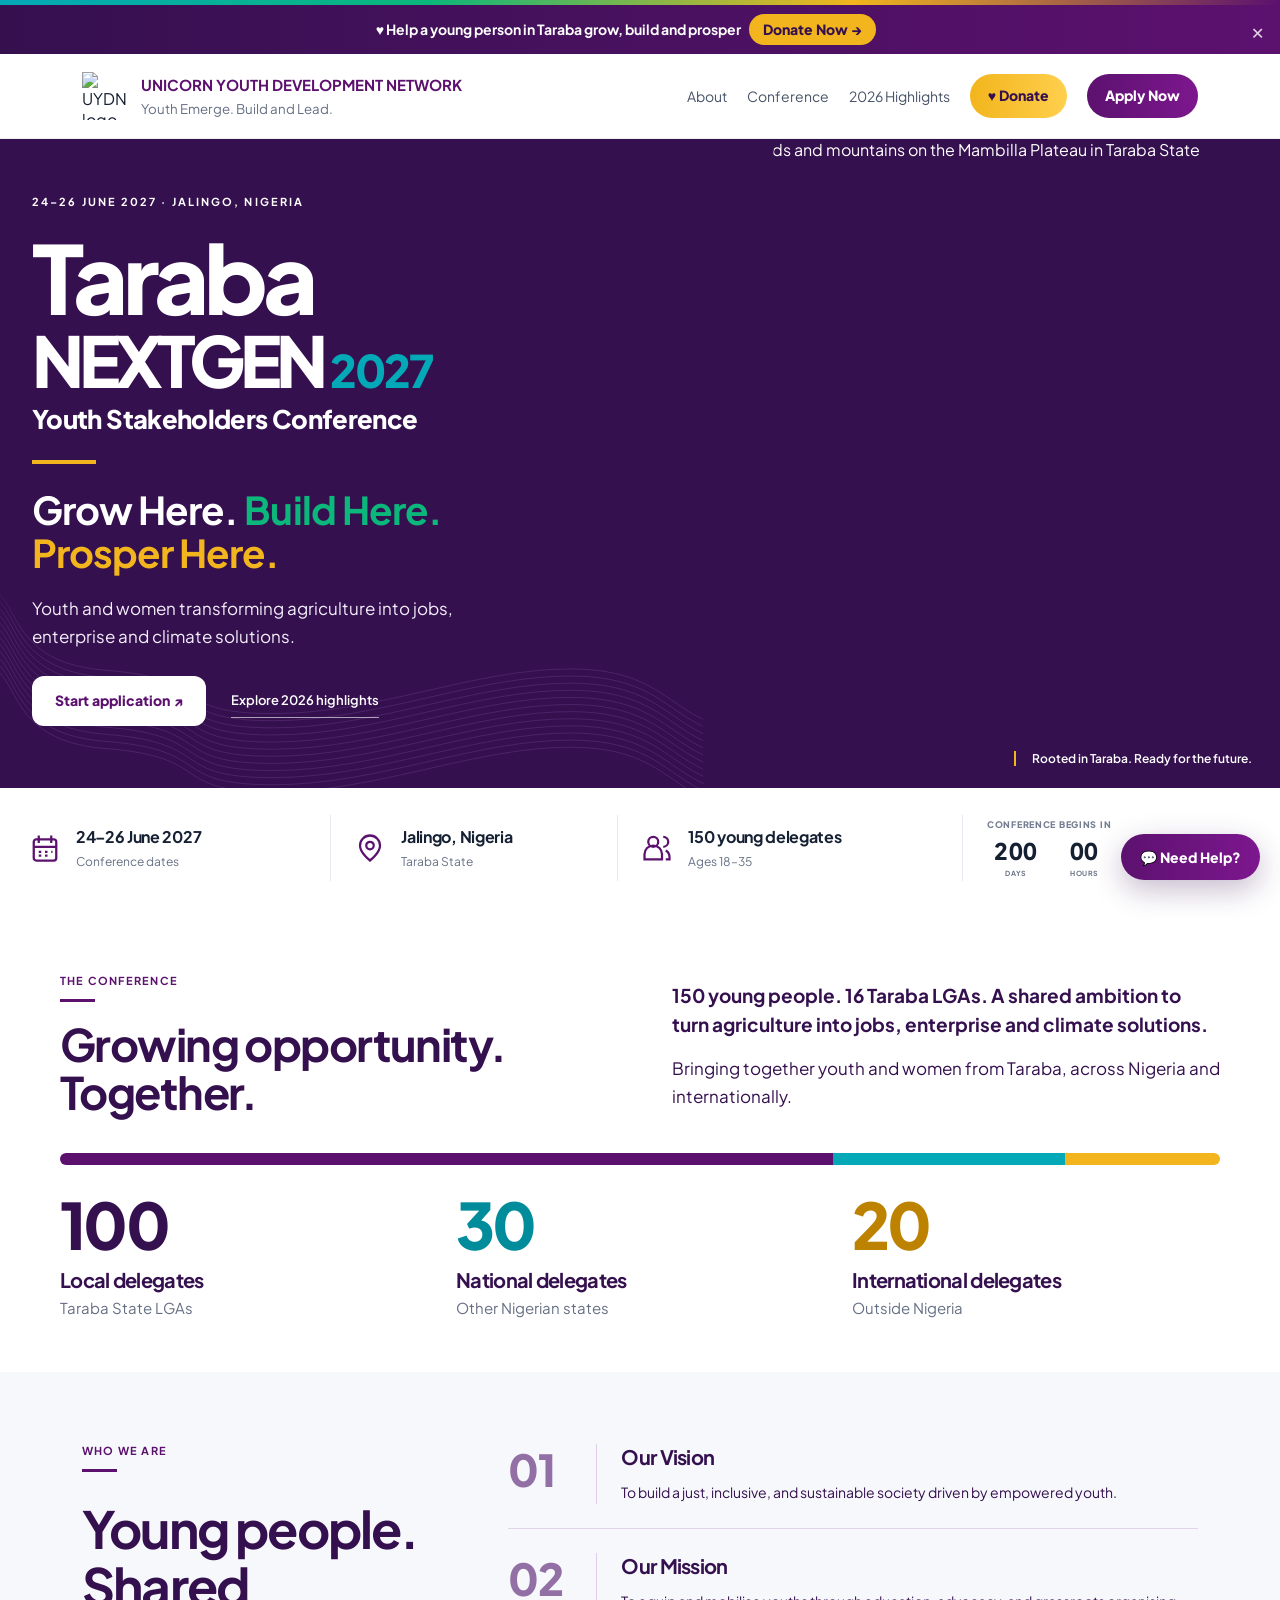
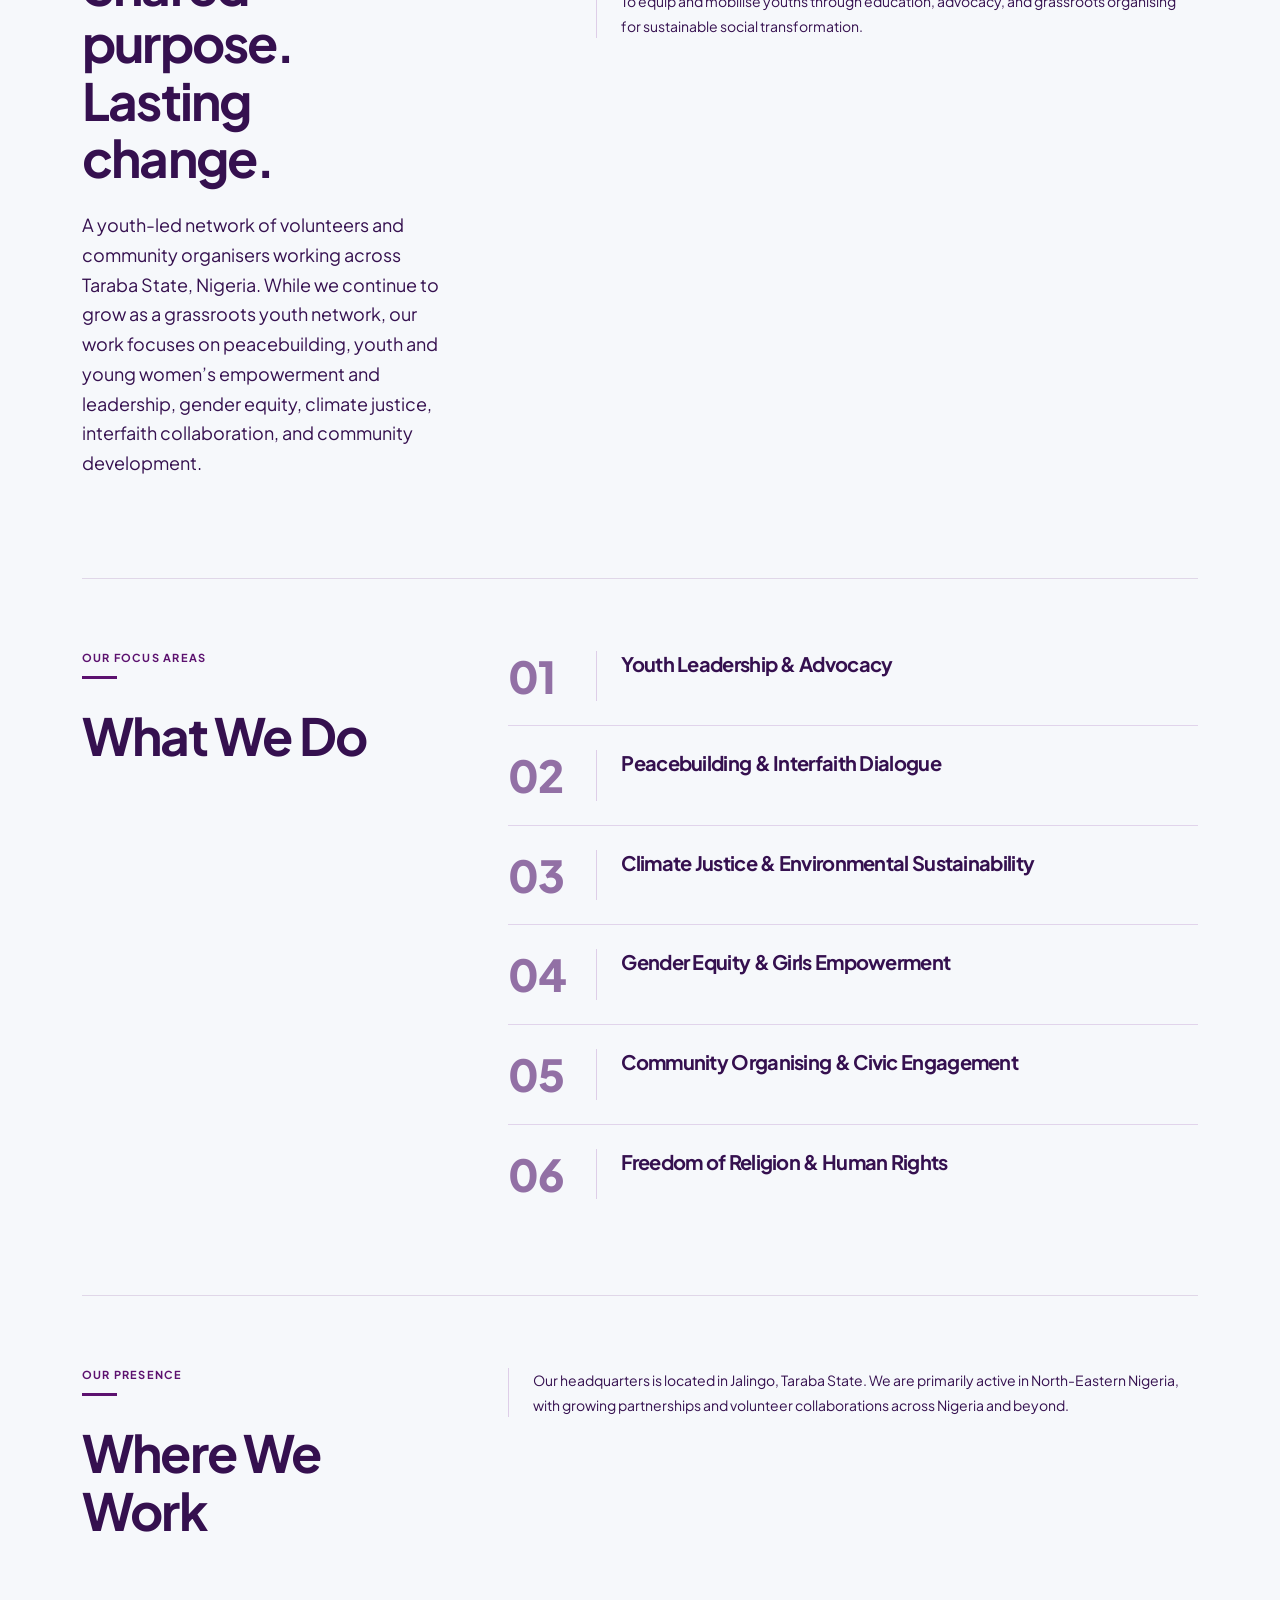
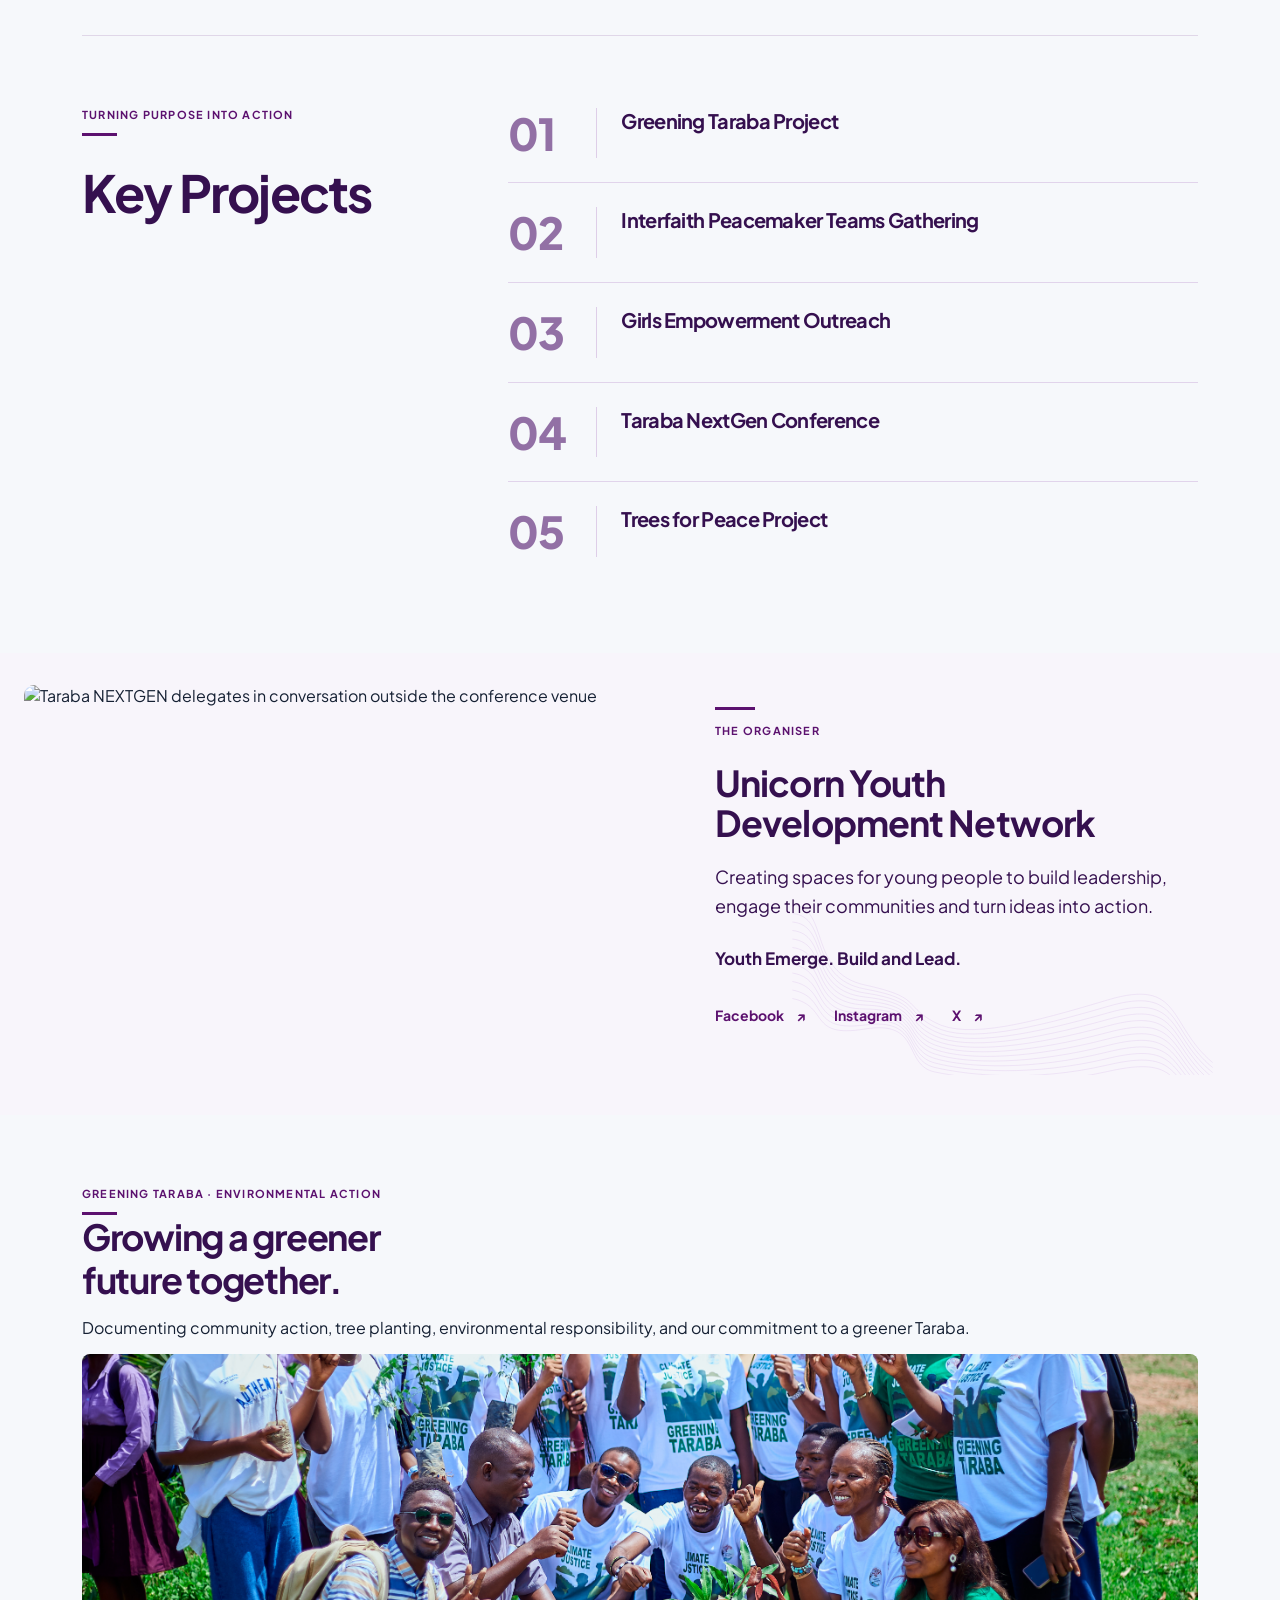
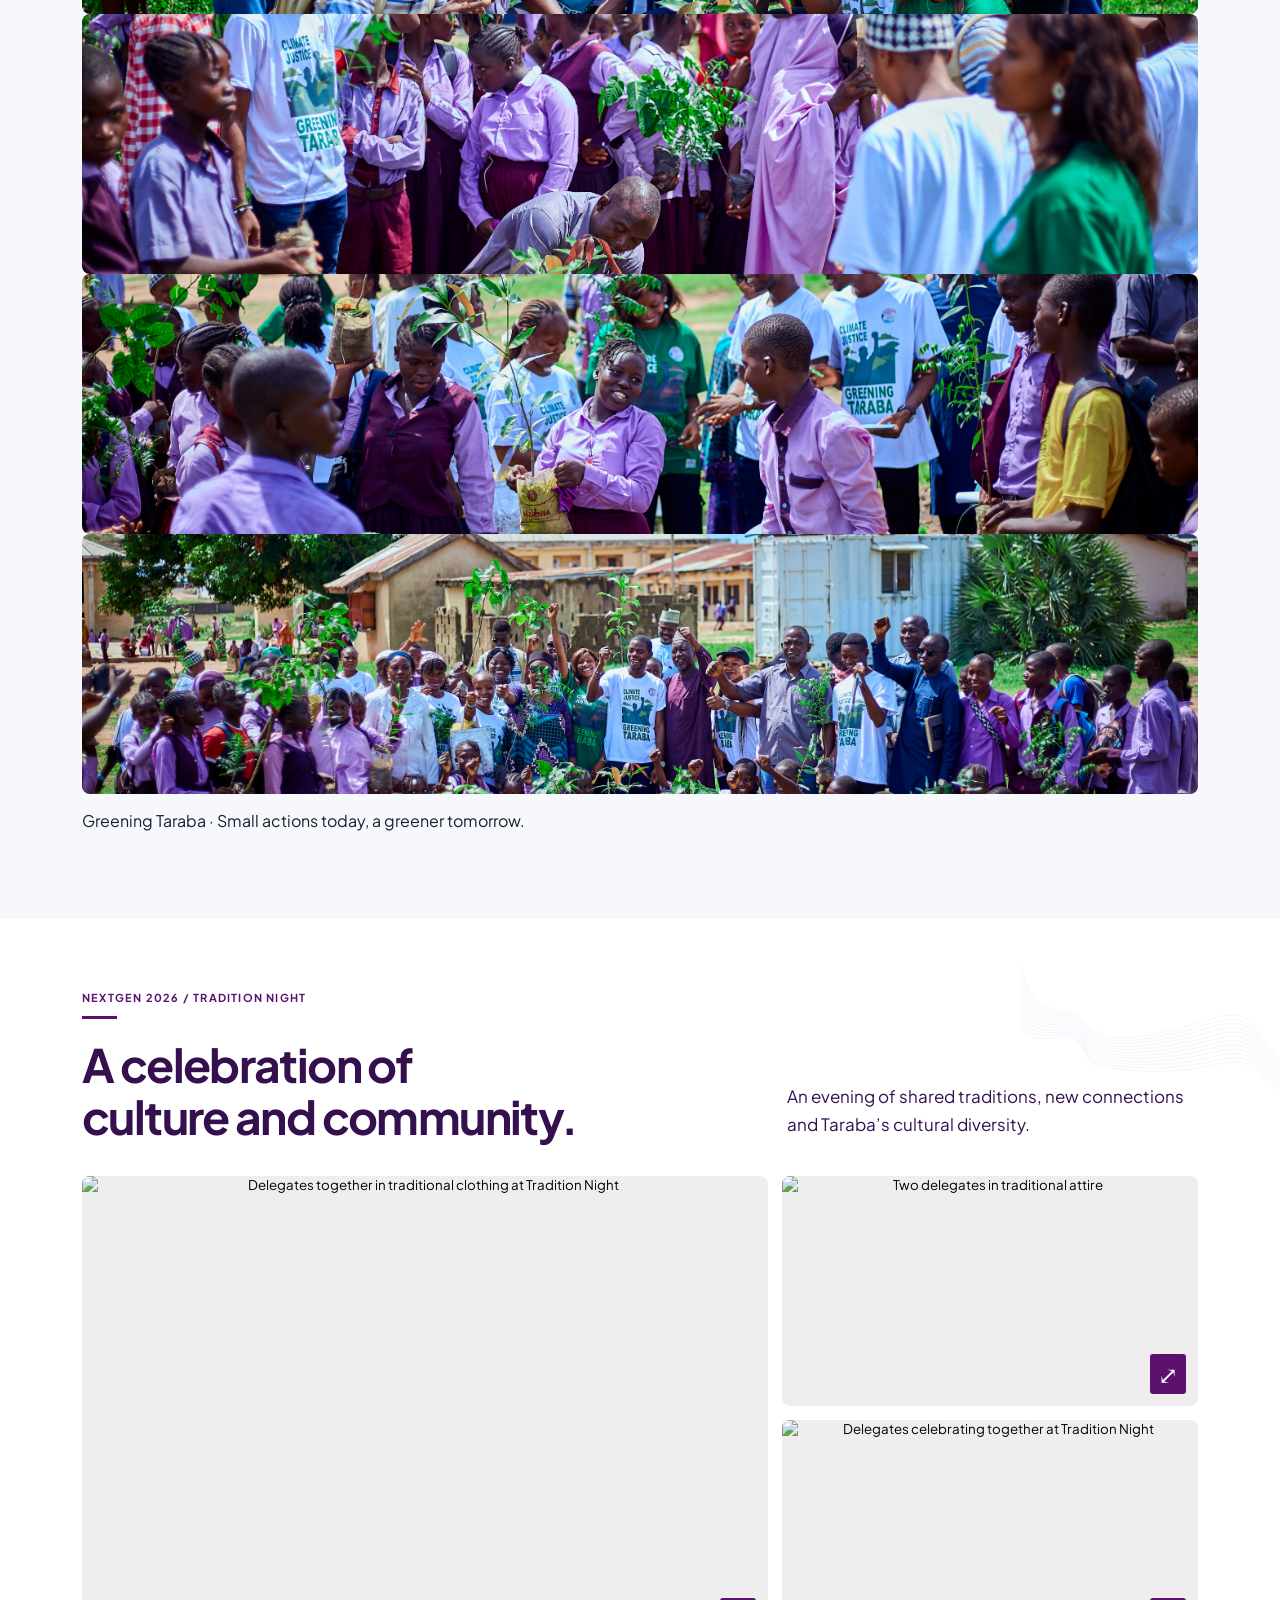
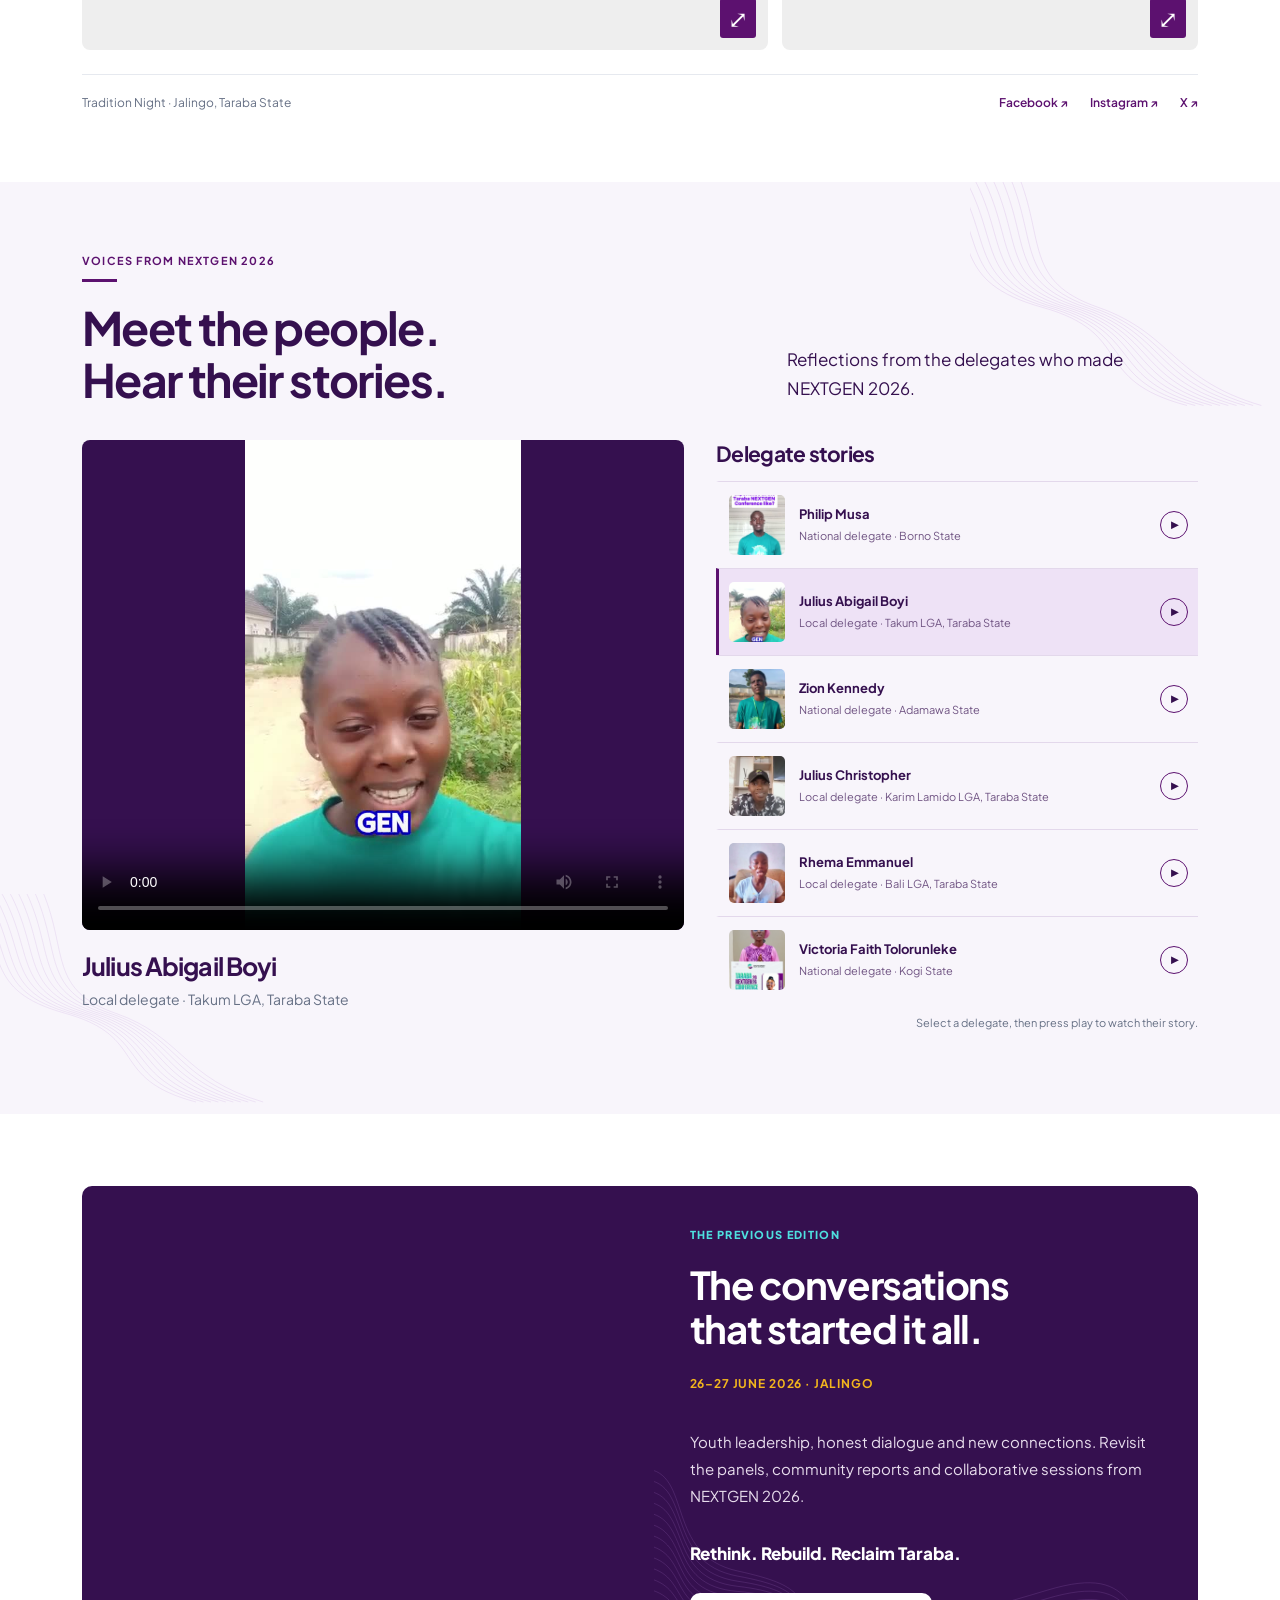
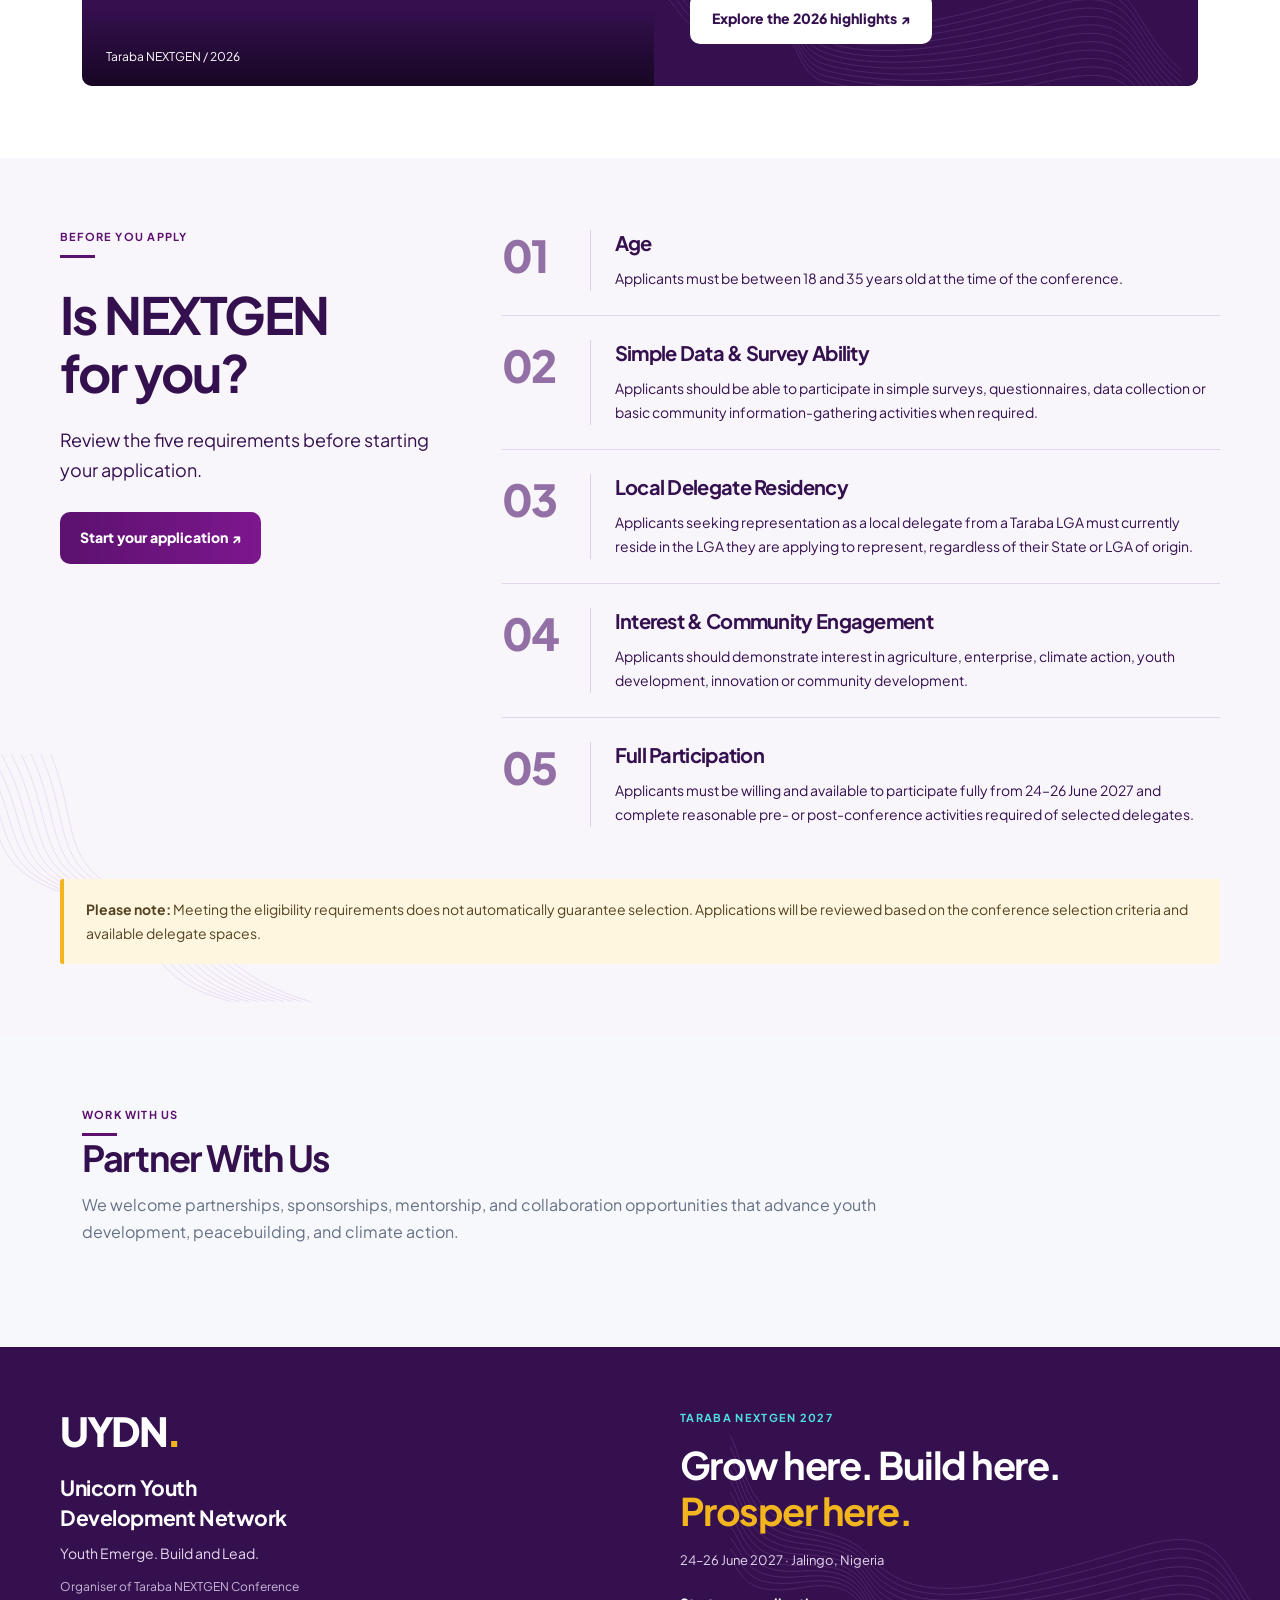
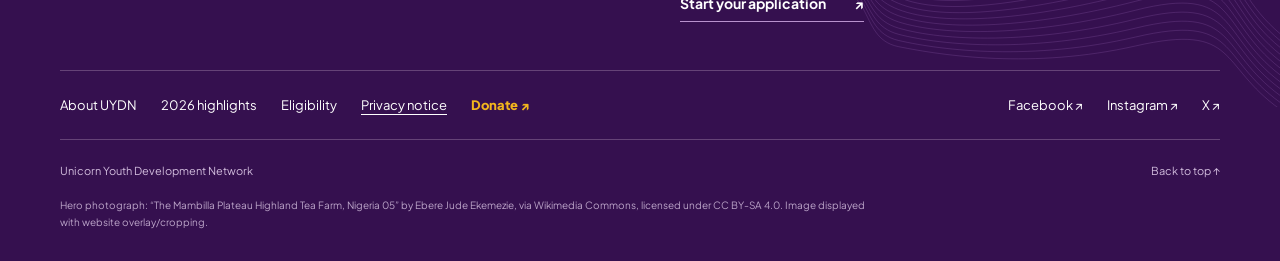
==== commit 0cb069ed: "Update index.html" ====
--- a/index.html
+++ b/index.html
@@ -230,106 +230,17 @@
 <section class="hero" id="home"><div class="hero-stage"><div class="hero-copy"><div class="hero-date">24–26 JUNE 2027 · JALINGO, NIGERIA</div><h1><span class="hero-place">Taraba</span><span class="hero-name">NEXTGEN <span class="hero-year">2027</span></span><span class="hero-subtitle">Youth Stakeholders Conference</span></h1><div class="hero-rule" aria-hidden="true"></div><div class="theme"><b>Grow Here.</b> <b>Build Here.</b><br><b>Prosper Here.</b></div><p>Youth and women transforming agriculture into jobs, enterprise and climate solutions.</p><div class="actions"><a class="btn" href="#apply">Start application ↗</a><a class="hero-archive" href="2026-highlights.html">Explore 2026 highlights</a></div></div><figure class="hero-photo"><img src="images/mambilla-tea-farm.jpg" alt="Tea fields and mountains on the Mambilla Plateau in Taraba State"><figcaption>Rooted in Taraba. Ready for the future.</figcaption></figure></div><div class="hero-info"><div class="hero-info-inner"><div class="hero-info-item"><svg viewBox="0 0 24 24" aria-hidden="true"><rect x="3" y="5" width="18" height="17" rx="2"/><path d="M7 2v6m10-6v6M3 11h18m-14 4h2m3 0h2m3 0h1M7 18h2m3 0h2"/></svg><div><strong>24–26 June 2027</strong><span>Conference dates</span></div></div><div class="hero-info-item"><svg viewBox="0 0 24 24" aria-hidden="true"><path d="M20 10c0 6-8 12-8 12S4 16 4 10a8 8 0 1 1 16 0Z"/><circle cx="12" cy="10" r="3"/></svg><div><strong>Jalingo, Nigeria</strong><span>Taraba State</span></div></div><div class="hero-info-item"><svg viewBox="0 0 24 24" aria-hidden="true"><circle cx="9" cy="7" r="4"/><path d="M2 21v-4a7 7 0 0 1 14 0v4H2Zm15-18a4 4 0 0 1 0 8m2 3a6 6 0 0 1 3 5v2h-3"/></svg><div><strong>150 young delegates</strong><span>Ages 18–35</span></div></div><div class="hero-info-item hero-timer"><div class="uydn-cd" id="uydnCountdown" role="timer" aria-label="Countdown to the Taraba NEXTGEN Conference 2027"><div class="uydn-cd-label" id="cdLabel">Conference begins in</div><div class="uydn-cd-grid" id="cdGrid"><div class="uydn-cd-box"><b id="cdD">--</b><span>Days</span></div><div class="uydn-cd-box"><b id="cdH">--</b><span>Hours</span></div><div class="uydn-cd-box"><b id="cdM">--</b><span>Minutes</span></div><div class="uydn-cd-box"><b id="cdS">--</b><span>Seconds</span></div></div><div class="uydn-cd-msg" id="cdMsg" hidden></div></div></div></div></div></section>
 <section class="section conference-overview" id="details"><div class="overview-heading"><div><span class="section-kicker">The conference</span><h2>Growing opportunity.<br>Together.</h2></div><div class="overview-intro"><p><strong>150 young people. 16 Taraba LGAs. A shared ambition to turn agriculture into jobs, enterprise and climate solutions.</strong></p><p>Bringing together youth and women from Taraba, across Nigeria and internationally.</p></div></div><div class="delegate-bar" aria-hidden="true"><span></span><span></span><span></span></div><ul class="delegate-breakdown" aria-label="Delegate allocation"><li><strong>100</strong><h3>Local delegates</h3><span>Taraba State LGAs</span></li><li><strong>30</strong><h3>National delegates</h3><span>Other Nigerian states</span></li><li><strong>20</strong><h3>International delegates</h3><span>Outside Nigeria</span></li></ul></section>
 <!-- UYDN ABOUT US -->
-<section class="uydn-about section" id="about-us">
-  <div class="uydn-about-heading">
-    <span class="section-kicker">Who we are</span>
-    <h2>Young people. Shared purpose.<br>Lasting change.</h2>
-    <p>
-      A youth-led network of volunteers and community organisers working
-      across Taraba State, Nigeria. While we continue to grow as a grassroots
-      youth network, our work focuses on peacebuilding, youth and young
-      women’s empowerment and leadership, gender equity, climate justice,
-      interfaith collaboration, and community development.
-    </p>
-  </div>
-
-  <div class="uydn-vision-grid">
-    <article class="uydn-info-card">
-      <span class="uydn-card-number">01</span>
-      <h3>Our Vision</h3>
-      <p>To build a just, inclusive, and sustainable society driven by empowered youth.</p>
-    </article>
-    <article class="uydn-info-card">
-      <span class="uydn-card-number">02</span>
-      <h3>Our Mission</h3>
-      <p>To equip and mobilise youths through education, advocacy, and grassroots organising for sustainable social transformation.</p>
-    </article>
-  </div>
-
-  <div class="uydn-content-block">
-    <span class="section-kicker">Our focus areas</span>
-    <h2>What We Do</h2>
-    <div class="uydn-focus-grid">
-      <article class="uydn-focus-card">
-        <span>01</span>
-        <h3>Youth Leadership &amp; Advocacy</h3>
-      </article>
-      <article class="uydn-focus-card">
-        <span>02</span>
-        <h3>Peacebuilding &amp; Interfaith Dialogue</h3>
-      </article>
-      <article class="uydn-focus-card">
-        <span>03</span>
-        <h3>Climate Justice &amp; Environmental Sustainability</h3>
-      </article>
-      <article class="uydn-focus-card">
-        <span>04</span>
-        <h3>Gender Equity &amp; Girls Empowerment</h3>
-      </article>
-      <article class="uydn-focus-card">
-        <span>05</span>
-        <h3>Community Organising &amp; Civic Engagement</h3>
-      </article>
-      <article class="uydn-focus-card">
-        <span>06</span>
-        <h3>Freedom of Religion &amp; Human Rights</h3>
-      </article>
-    </div>
-  </div>
-
-  <div class="uydn-location">
-    <div>
-      <span class="section-kicker">Our presence</span>
-      <h2>Where We Work</h2>
-    </div>
-    <p>
-      Our headquarters is located in Jalingo, Taraba State. We are primarily
-      active in North-Eastern Nigeria, with growing partnerships and volunteer
-      collaborations across Nigeria and beyond.
-    </p>
-  </div>
-
-  <div class="uydn-content-block">
-    <span class="section-kicker">Turning purpose into action</span>
-    <h2>Key Projects</h2>
-    <div class="uydn-project-grid">
-      <article class="uydn-project-card">
-        <span>01</span>
-        <h3>Greening Taraba Project</h3>
-      </article>
-      <article class="uydn-project-card">
-        <span>02</span>
-        <h3>Interfaith Peacemaker Teams Gathering</h3>
-      </article>
-      <article class="uydn-project-card">
-        <span>03</span>
-        <h3>Girls Empowerment Outreach</h3>
-      </article>
-      <article class="uydn-project-card">
-        <span>04</span>
-        <h3>Taraba NextGen Conference</h3>
-      </article>
-      <article class="uydn-project-card">
-        <span>05</span>
-        <h3>Trees for Peace Project</h3>
-      </article>
-    </div>
-  </div>
+<style>
+.uydn-about .eligibility-layout + .eligibility-layout{margin-top:72px;padding-top:72px;border-top:1px solid rgba(92,17,111,.14)}
+.uydn-about .uydn-where li{display:block}
+</style>
+<section class="section eligibility-section uydn-about" id="about-us">
+<div class="eligibility-layout"><div class="eligibility-intro"><span class="section-kicker">Who we are</span><h2>Young people. Shared purpose.<br>Lasting change.</h2><p>A youth-led network of volunteers and community organisers working across Taraba State, Nigeria. While we continue to grow as a grassroots youth network, our work focuses on peacebuilding, youth and young women’s empowerment and leadership, gender equity, climate justice, interfaith collaboration, and community development.</p></div><ol class="eligibility-list"><li><span class="requirement-number" aria-hidden="true">01</span><div><h3>Our Vision</h3><p>To build a just, inclusive, and sustainable society driven by empowered youth.</p></div></li><li><span class="requirement-number" aria-hidden="true">02</span><div><h3>Our Mission</h3><p>To equip and mobilise youths through education, advocacy, and grassroots organising for sustainable social transformation.</p></div></li></ol></div>
+<div class="eligibility-layout"><div class="eligibility-intro"><span class="section-kicker">Our focus areas</span><h2>What We Do</h2></div><ol class="eligibility-list"><li><span class="requirement-number" aria-hidden="true">01</span><div><h3>Youth Leadership &amp; Advocacy</h3></div></li><li><span class="requirement-number" aria-hidden="true">02</span><div><h3>Peacebuilding &amp; Interfaith Dialogue</h3></div></li><li><span class="requirement-number" aria-hidden="true">03</span><div><h3>Climate Justice &amp; Environmental Sustainability</h3></div></li><li><span class="requirement-number" aria-hidden="true">04</span><div><h3>Gender Equity &amp; Girls Empowerment</h3></div></li><li><span class="requirement-number" aria-hidden="true">05</span><div><h3>Community Organising &amp; Civic Engagement</h3></div></li><li><span class="requirement-number" aria-hidden="true">06</span><div><h3>Freedom of Religion &amp; Human Rights</h3></div></li></ol></div>
+<div class="eligibility-layout"><div class="eligibility-intro"><span class="section-kicker">Our presence</span><h2>Where We Work</h2></div><ol class="eligibility-list uydn-where"><li><div><p>Our headquarters is located in Jalingo, Taraba State. We are primarily active in North-Eastern Nigeria, with growing partnerships and volunteer collaborations across Nigeria and beyond.</p></div></li></ol></div>
+<div class="eligibility-layout"><div class="eligibility-intro"><span class="section-kicker">Turning purpose into action</span><h2>Key Projects</h2></div><ol class="eligibility-list"><li><span class="requirement-number" aria-hidden="true">01</span><div><h3>Greening Taraba Project</h3></div></li><li><span class="requirement-number" aria-hidden="true">02</span><div><h3>Interfaith Peacemaker Teams Gathering</h3></div></li><li><span class="requirement-number" aria-hidden="true">03</span><div><h3>Girls Empowerment Outreach</h3></div></li><li><span class="requirement-number" aria-hidden="true">04</span><div><h3>Taraba NextGen Conference</h3></div></li><li><span class="requirement-number" aria-hidden="true">05</span><div><h3>Trees for Peace Project</h3></div></li></ol></div>
 </section><section class="organiser-section" id="about"><div class="organiser-inner"><img class="organiser-photo" src="images/networking.jpg" alt="Taraba NEXTGEN delegates in conversation outside the conference venue" loading="lazy"><div class="organiser-copy"><span class="section-kicker">The organiser</span><h2>Unicorn Youth<br>Development Network</h2><p>Creating spaces for young people to build leadership, engage their communities and turn ideas into action.</p><p class="organiser-motto">Youth Emerge. Build and Lead.</p>
-<h3>Founder / CEO — John Geraji Jacob</h3>
-<p>John Geraji Jacob is a Chartered Banker (ACIB) and Associate International Retail Banker (AIRB), currently serving as a Relationship Manager at Access Bank PLC, Nigeria. He is the Convener of Greening Taraba, where he leads youth-driven initiatives focused on leadership, climate action, and community development.</p>
-<p>John is the founder of Unicorn Emerge Youth Network and coordinates the Taraba NextGen Conference, 2026, a major youth-led stakeholders conference to be held in Jalingo. He has collaborated with organisations such as Nigerian Women Lead and OMNIA Interfaith Peacemaker Team on community organising, gender advocacy, and peacebuilding.</p>
-<p>Passionate about youth empowerment, social justice, and sustainable development, John works at the intersection of finance, advocacy, and grassroots mobilisation to drive transformative change in North-Eastern Nigeria.</p><div class="socials"><a class="social facebook" href="https://www.facebook.com/profile.php?id=61585072857531" target="_blank" rel="noopener"><svg viewBox="0 0 24 24"><path d="M24 12.07C24 5.4 18.63 0 12 0S0 5.4 0 12.07C0 18.1 4.39 23.1 10.13 24v-8.44H7.08v-3.49h3.05V9.41c0-3.03 1.79-4.7 4.53-4.7 1.31 0 2.68.24 2.68.24v2.97h-1.51c-1.49 0-1.96.93-1.96 1.89v2.26h3.33l-.53 3.49h-2.8V24C19.61 23.1 24 18.1 24 12.07z"/></svg>Facebook</a><a class="social instagram" href="https://www.instagram.com/unicornyouthdevelopment?igsh=MXZxanhrdmpmb2d1cQ==" target="_blank" rel="noopener"><svg viewBox="0 0 24 24"><path d="M7.8 2h8.4A5.8 5.8 0 0 1 22 7.8v8.4a5.8 5.8 0 0 1-5.8 5.8H7.8A5.8 5.8 0 0 1 2 16.2V7.8A5.8 5.8 0 0 1 7.8 2zm-.2 2A3.6 3.6 0 0 0 4 7.6v8.8A3.6 3.6 0 0 0 7.6 20h8.8a3.6 3.6 0 0 0 3.6-3.6V7.6A3.6 3.6 0 0 0 16.4 4H7.6zm9.65 1.5a1.25 1.25 0 1 1 0 2.5 1.25 1.25 0 0 1 0-2.5zM12 7a5 5 0 1 1 0 10 5 5 0 0 1 0-10zm0 2a3 3 0 1 0 0 6 3 3 0 0 0 0-6z"/></svg>Instagram</a><a class="social twitter" href="https://x.com/UnicornYouth" target="_blank" rel="noopener"><svg viewBox="0 0 24 24"><path d="M18.24 2H21.9l-7.99 9.13L23.3 22h-7.35l-5.76-7.53L3.6 22H-.06l8.54-9.76L-.53 2h7.54l5.2 6.87L18.24 2zm-1.28 18.09h2.03L5.91 3.81H3.73l13.23 16.28z"/></svg>X</a></div></div></div></section>
+<div class="socials"><a class="social facebook" href="https://www.facebook.com/profile.php?id=61585072857531" target="_blank" rel="noopener"><svg viewBox="0 0 24 24"><path d="M24 12.07C24 5.4 18.63 0 12 0S0 5.4 0 12.07C0 18.1 4.39 23.1 10.13 24v-8.44H7.08v-3.49h3.05V9.41c0-3.03 1.79-4.7 4.53-4.7 1.31 0 2.68.24 2.68.24v2.97h-1.51c-1.49 0-1.96.93-1.96 1.89v2.26h3.33l-.53 3.49h-2.8V24C19.61 23.1 24 18.1 24 12.07z"/></svg>Facebook</a><a class="social instagram" href="https://www.instagram.com/unicornyouthdevelopment?igsh=MXZxanhrdmpmb2d1cQ==" target="_blank" rel="noopener"><svg viewBox="0 0 24 24"><path d="M7.8 2h8.4A5.8 5.8 0 0 1 22 7.8v8.4a5.8 5.8 0 0 1-5.8 5.8H7.8A5.8 5.8 0 0 1 2 16.2V7.8A5.8 5.8 0 0 1 7.8 2zm-.2 2A3.6 3.6 0 0 0 4 7.6v8.8A3.6 3.6 0 0 0 7.6 20h8.8a3.6 3.6 0 0 0 3.6-3.6V7.6A3.6 3.6 0 0 0 16.4 4H7.6zm9.65 1.5a1.25 1.25 0 1 1 0 2.5 1.25 1.25 0 0 1 0-2.5zM12 7a5 5 0 1 1 0 10 5 5 0 0 1 0-10zm0 2a3 3 0 1 0 0 6 3 3 0 0 0 0-6z"/></svg>Instagram</a><a class="social twitter" href="https://x.com/UnicornYouth" target="_blank" rel="noopener"><svg viewBox="0 0 24 24"><path d="M18.24 2H21.9l-7.99 9.13L23.3 22h-7.35l-5.76-7.53L3.6 22H-.06l8.54-9.76L-.53 2h7.54l5.2 6.87L18.24 2zm-1.28 18.09h2.03L5.91 3.81H3.73l13.23 16.28z"/></svg>X</a></div></div></div></section>
 
 <!-- TREE PLANTING & ENVIRONMENTAL ACTION GALLERY -->
 <section class="tree-gallery-section" id="tree-planting">
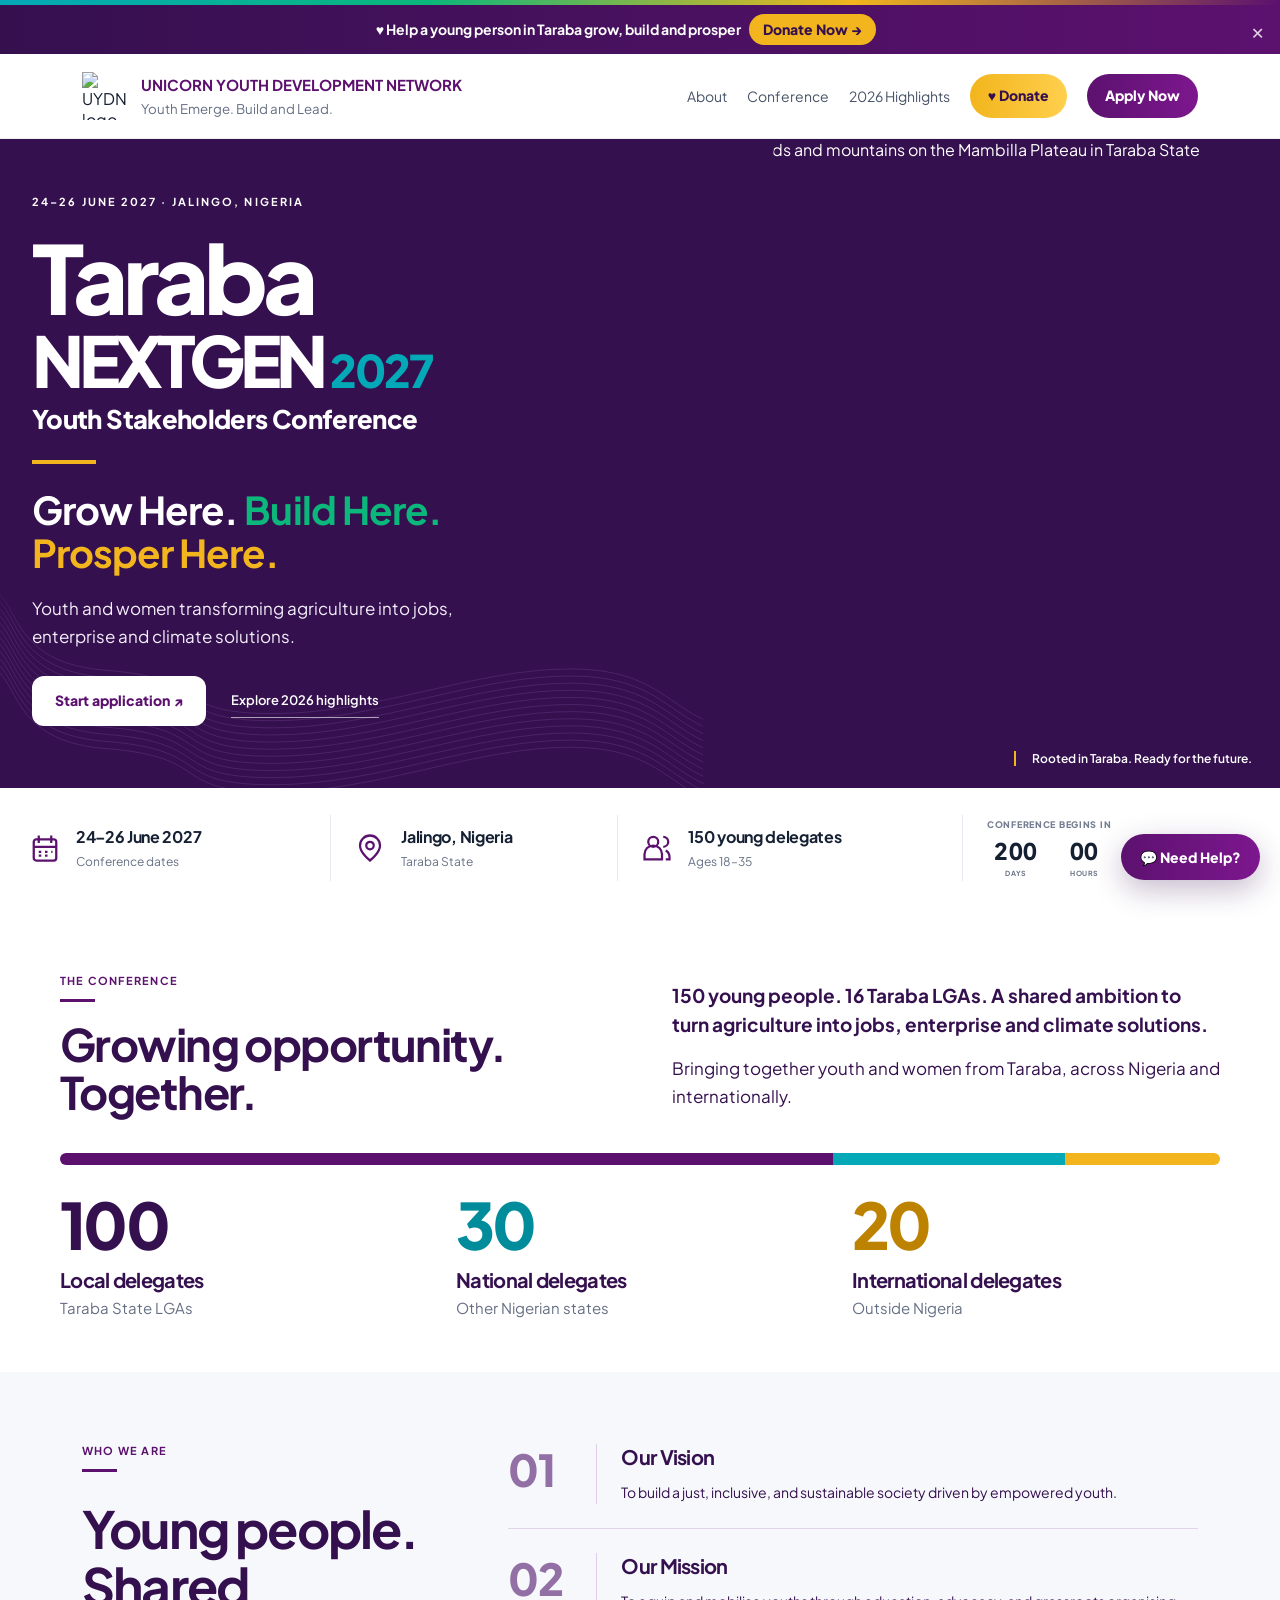
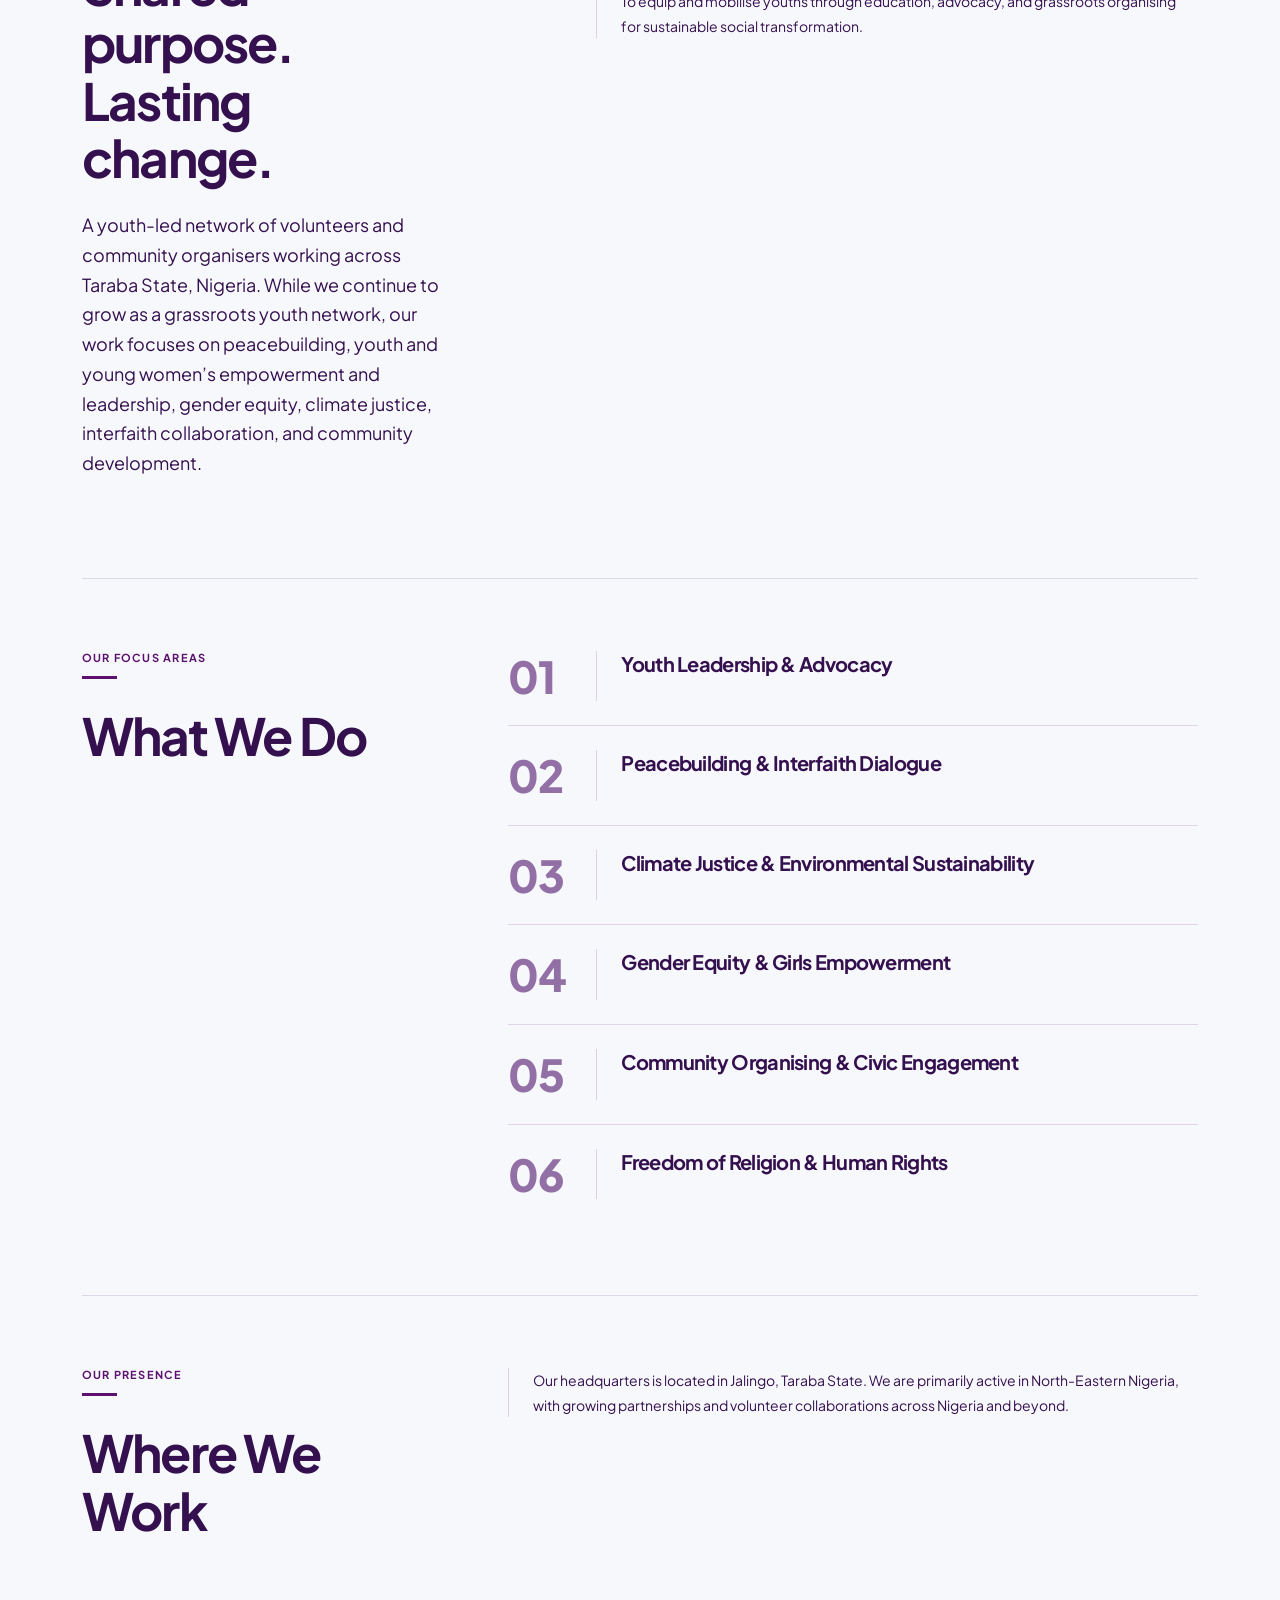
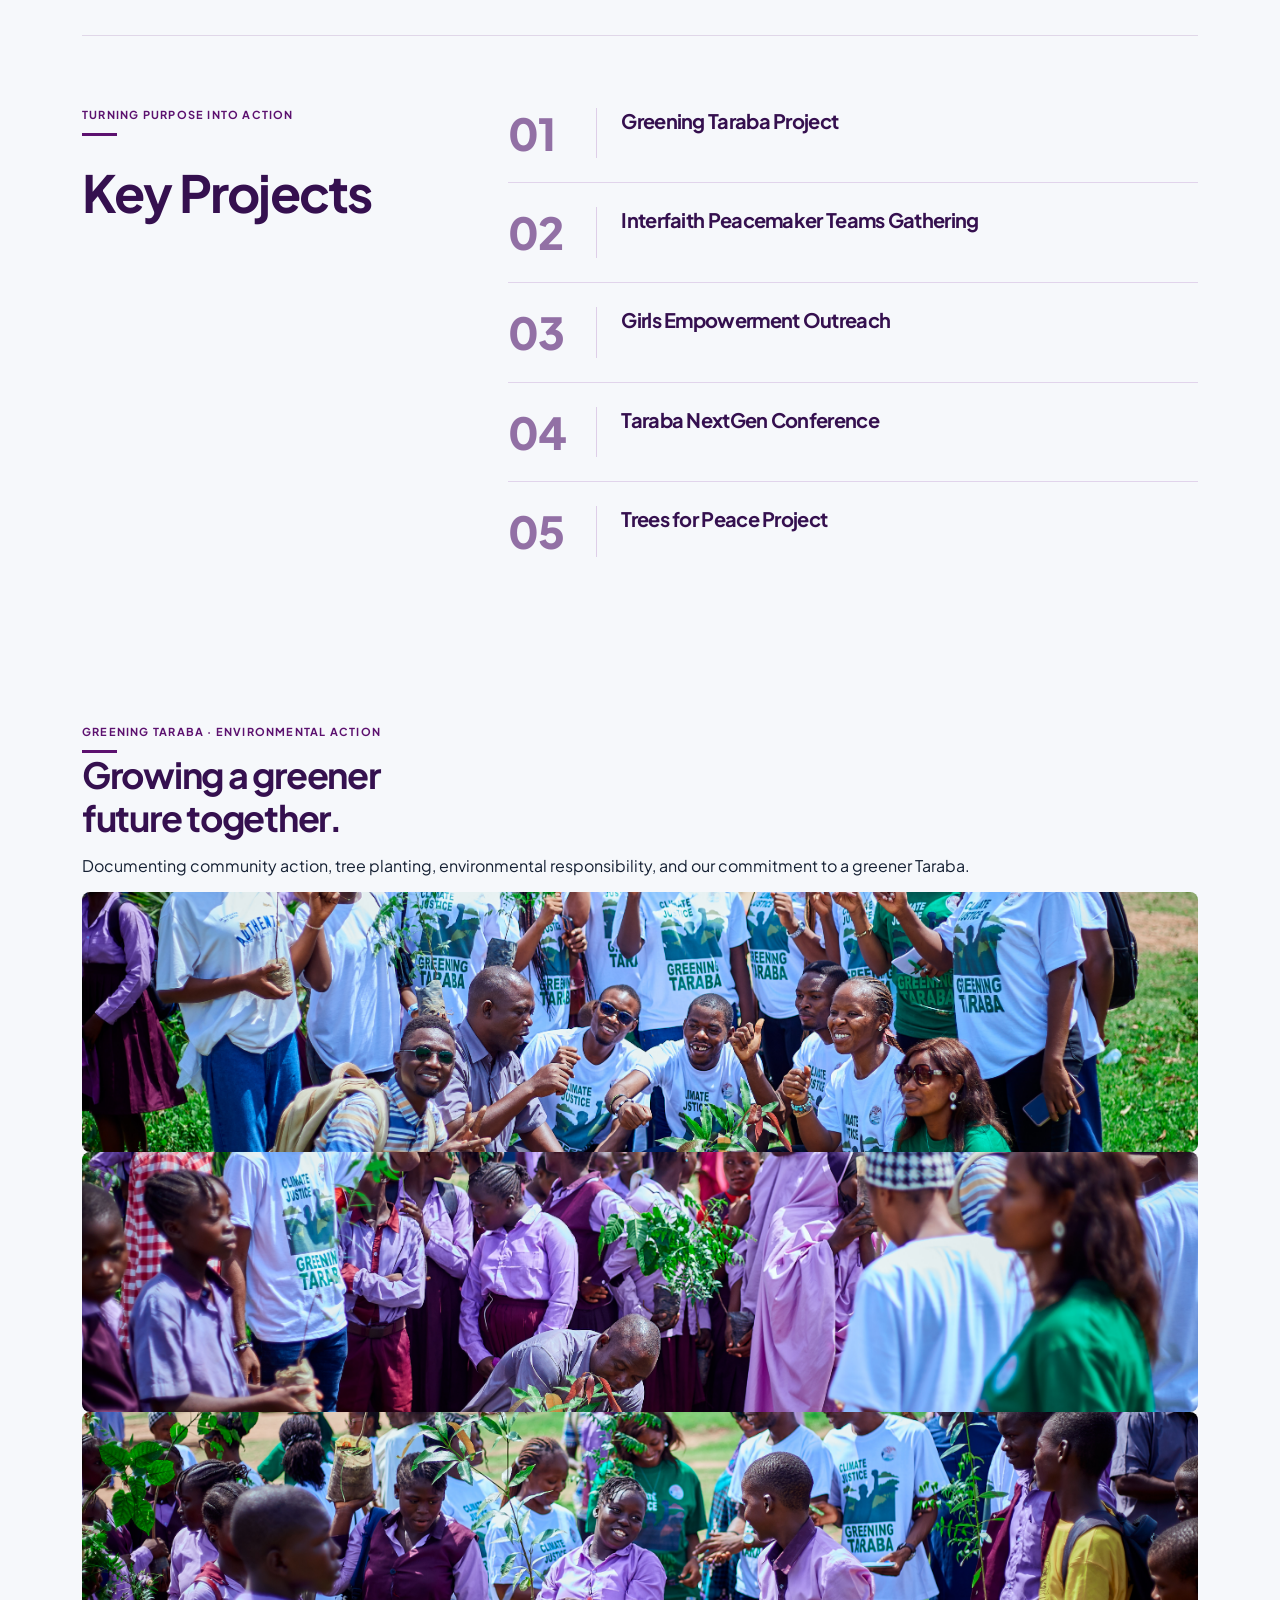
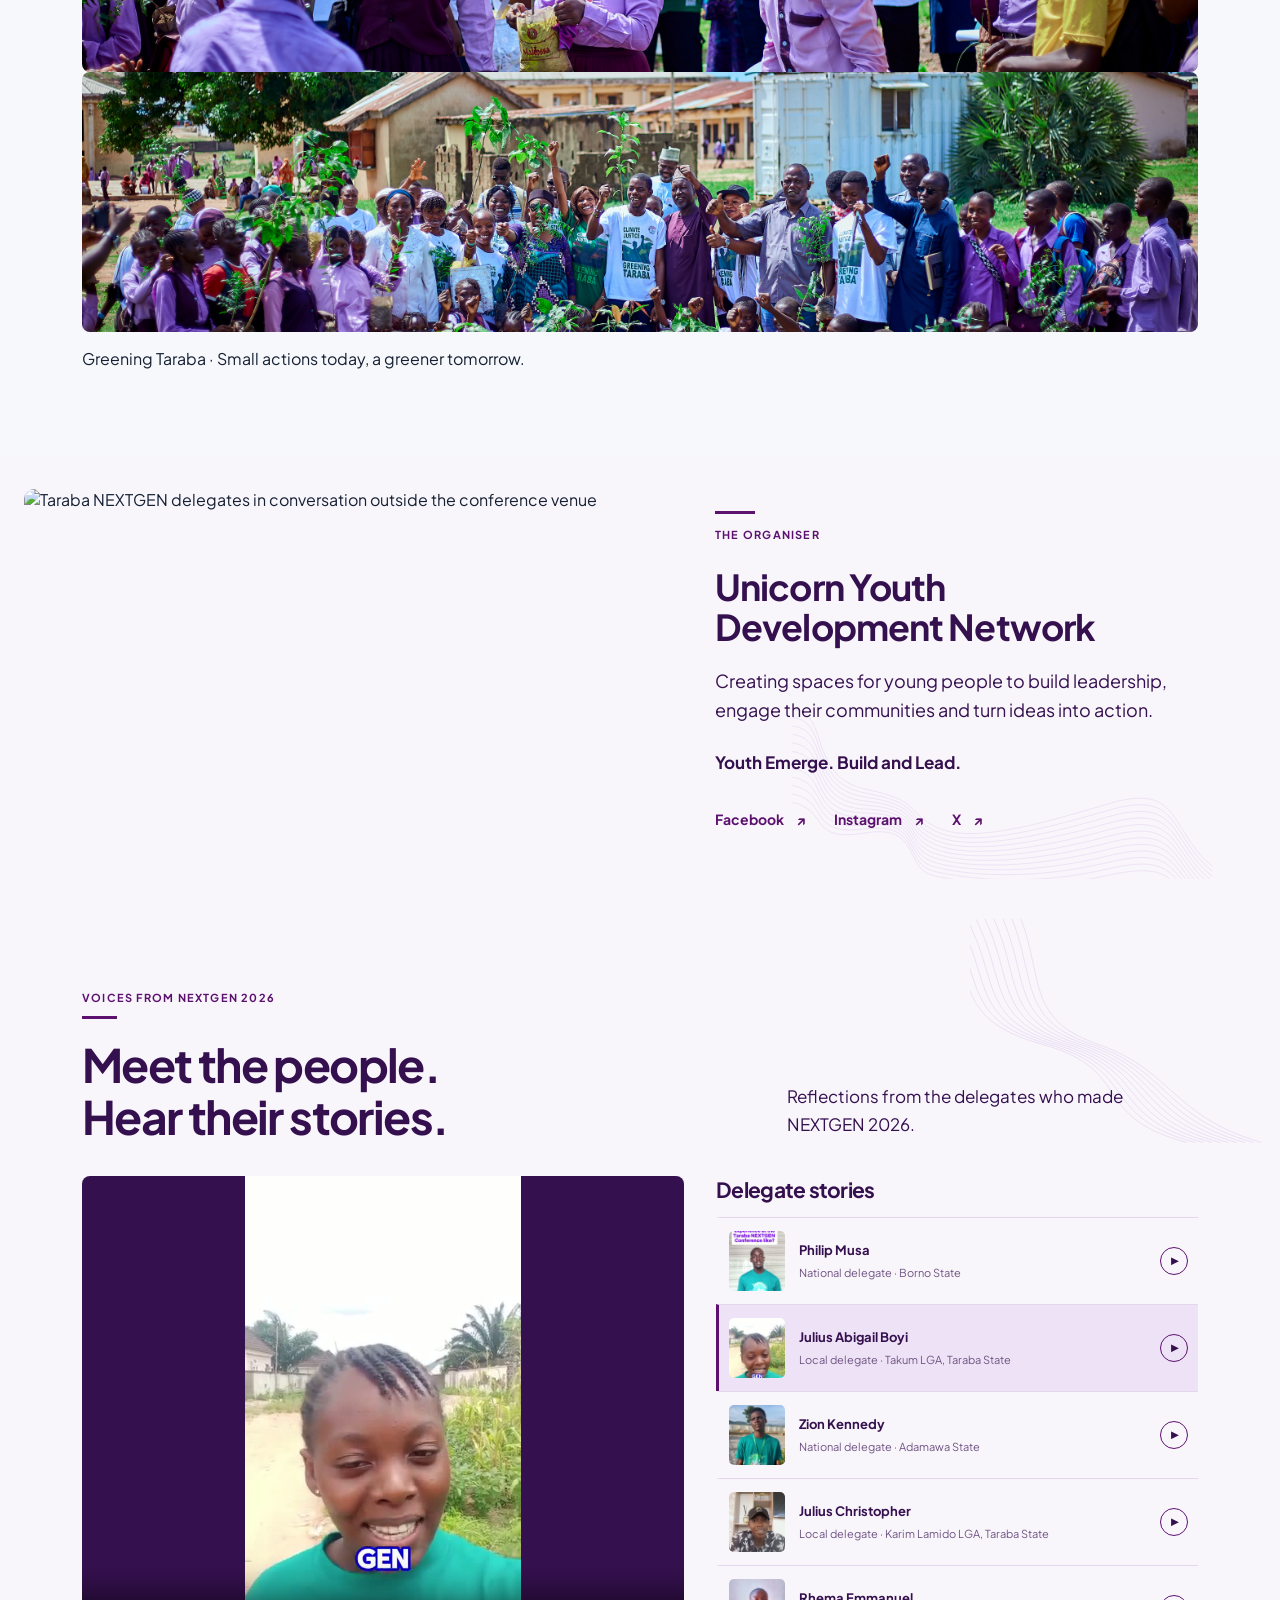
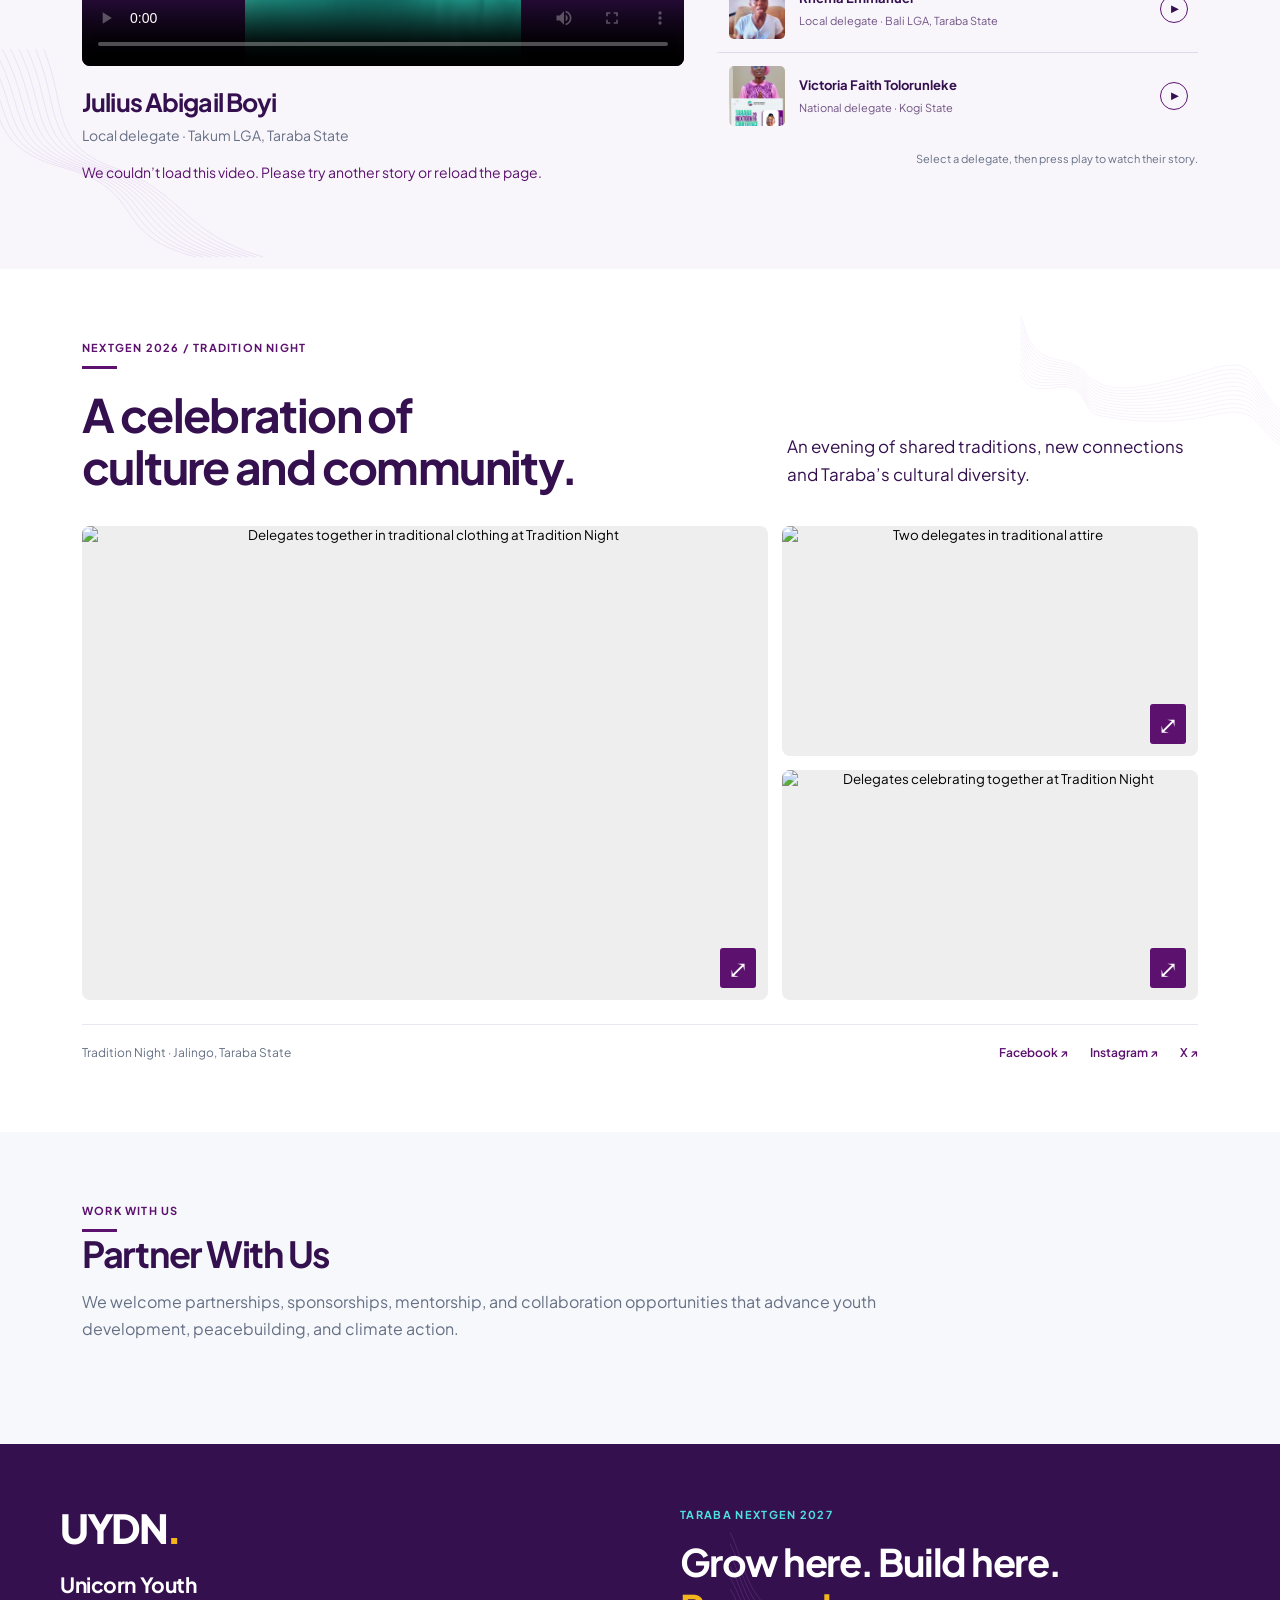
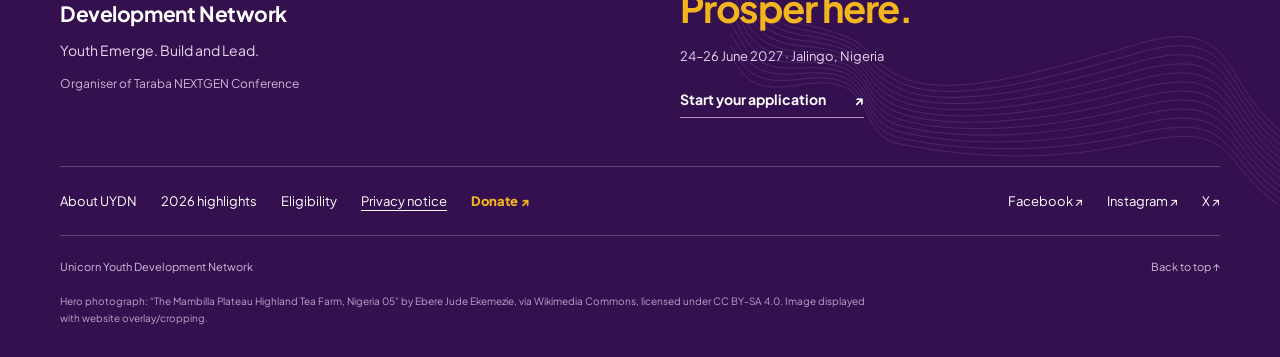
==== commit aa77d173: "Update index.html" ====
--- a/index.html
+++ b/index.html
@@ -226,6 +226,7 @@
 .wag-btn{display:inline-flex;align-items:center;justify-content:center;gap:6px;background:#25d366;color:#fff!important;font-weight:800;font-size:15px;padding:13px 20px;border-radius:999px;text-decoration:none;box-shadow:0 6px 16px rgba(37,211,102,.3)}
 .wag-btn:hover{filter:brightness(.96)}
 @media(max-width:520px){.wagroup .wag-btn{width:100%}}
+.recap[hidden],#eligibility[hidden],#apply[hidden]{display:none!important}
 </style><link rel="stylesheet" href="conference.css?v=20261019-motion"></head><body><div class="top"></div><header><div class="nav"><a class="brand" href="#home"><img src="images/uydn-logo.png" alt="UYDN logo"><div><b>UNICORN YOUTH DEVELOPMENT NETWORK</b><small>Youth Emerge. Build and Lead.</small></div></a><button class="menu-toggle" type="button" aria-expanded="false" aria-controls="primary-nav" hidden>Menu <span aria-hidden="true">☰</span></button><nav id="primary-nav" aria-label="Main navigation"><a href="#about-us">About</a><a href="#details">Conference</a><a href="2026-highlights.html">2026 Highlights</a><a class="btn" href="#apply">Apply Now</a></nav></div></header>
 <section class="hero" id="home"><div class="hero-stage"><div class="hero-copy"><div class="hero-date">24–26 JUNE 2027 · JALINGO, NIGERIA</div><h1><span class="hero-place">Taraba</span><span class="hero-name">NEXTGEN <span class="hero-year">2027</span></span><span class="hero-subtitle">Youth Stakeholders Conference</span></h1><div class="hero-rule" aria-hidden="true"></div><div class="theme"><b>Grow Here.</b> <b>Build Here.</b><br><b>Prosper Here.</b></div><p>Youth and women transforming agriculture into jobs, enterprise and climate solutions.</p><div class="actions"><a class="btn" href="#apply">Start application ↗</a><a class="hero-archive" href="2026-highlights.html">Explore 2026 highlights</a></div></div><figure class="hero-photo"><img src="images/mambilla-tea-farm.jpg" alt="Tea fields and mountains on the Mambilla Plateau in Taraba State"><figcaption>Rooted in Taraba. Ready for the future.</figcaption></figure></div><div class="hero-info"><div class="hero-info-inner"><div class="hero-info-item"><svg viewBox="0 0 24 24" aria-hidden="true"><rect x="3" y="5" width="18" height="17" rx="2"/><path d="M7 2v6m10-6v6M3 11h18m-14 4h2m3 0h2m3 0h1M7 18h2m3 0h2"/></svg><div><strong>24–26 June 2027</strong><span>Conference dates</span></div></div><div class="hero-info-item"><svg viewBox="0 0 24 24" aria-hidden="true"><path d="M20 10c0 6-8 12-8 12S4 16 4 10a8 8 0 1 1 16 0Z"/><circle cx="12" cy="10" r="3"/></svg><div><strong>Jalingo, Nigeria</strong><span>Taraba State</span></div></div><div class="hero-info-item"><svg viewBox="0 0 24 24" aria-hidden="true"><circle cx="9" cy="7" r="4"/><path d="M2 21v-4a7 7 0 0 1 14 0v4H2Zm15-18a4 4 0 0 1 0 8m2 3a6 6 0 0 1 3 5v2h-3"/></svg><div><strong>150 young delegates</strong><span>Ages 18–35</span></div></div><div class="hero-info-item hero-timer"><div class="uydn-cd" id="uydnCountdown" role="timer" aria-label="Countdown to the Taraba NEXTGEN Conference 2027"><div class="uydn-cd-label" id="cdLabel">Conference begins in</div><div class="uydn-cd-grid" id="cdGrid"><div class="uydn-cd-box"><b id="cdD">--</b><span>Days</span></div><div class="uydn-cd-box"><b id="cdH">--</b><span>Hours</span></div><div class="uydn-cd-box"><b id="cdM">--</b><span>Minutes</span></div><div class="uydn-cd-box"><b id="cdS">--</b><span>Seconds</span></div></div><div class="uydn-cd-msg" id="cdMsg" hidden></div></div></div></div></div></section>
 <section class="section conference-overview" id="details"><div class="overview-heading"><div><span class="section-kicker">The conference</span><h2>Growing opportunity.<br>Together.</h2></div><div class="overview-intro"><p><strong>150 young people. 16 Taraba LGAs. A shared ambition to turn agriculture into jobs, enterprise and climate solutions.</strong></p><p>Bringing together youth and women from Taraba, across Nigeria and internationally.</p></div></div><div class="delegate-bar" aria-hidden="true"><span></span><span></span><span></span></div><ul class="delegate-breakdown" aria-label="Delegate allocation"><li><strong>100</strong><h3>Local delegates</h3><span>Taraba State LGAs</span></li><li><strong>30</strong><h3>National delegates</h3><span>Other Nigerian states</span></li><li><strong>20</strong><h3>International delegates</h3><span>Outside Nigeria</span></li></ul></section>
@@ -239,8 +240,13 @@
 <div class="eligibility-layout"><div class="eligibility-intro"><span class="section-kicker">Our focus areas</span><h2>What We Do</h2></div><ol class="eligibility-list"><li><span class="requirement-number" aria-hidden="true">01</span><div><h3>Youth Leadership &amp; Advocacy</h3></div></li><li><span class="requirement-number" aria-hidden="true">02</span><div><h3>Peacebuilding &amp; Interfaith Dialogue</h3></div></li><li><span class="requirement-number" aria-hidden="true">03</span><div><h3>Climate Justice &amp; Environmental Sustainability</h3></div></li><li><span class="requirement-number" aria-hidden="true">04</span><div><h3>Gender Equity &amp; Girls Empowerment</h3></div></li><li><span class="requirement-number" aria-hidden="true">05</span><div><h3>Community Organising &amp; Civic Engagement</h3></div></li><li><span class="requirement-number" aria-hidden="true">06</span><div><h3>Freedom of Religion &amp; Human Rights</h3></div></li></ol></div>
 <div class="eligibility-layout"><div class="eligibility-intro"><span class="section-kicker">Our presence</span><h2>Where We Work</h2></div><ol class="eligibility-list uydn-where"><li><div><p>Our headquarters is located in Jalingo, Taraba State. We are primarily active in North-Eastern Nigeria, with growing partnerships and volunteer collaborations across Nigeria and beyond.</p></div></li></ol></div>
 <div class="eligibility-layout"><div class="eligibility-intro"><span class="section-kicker">Turning purpose into action</span><h2>Key Projects</h2></div><ol class="eligibility-list"><li><span class="requirement-number" aria-hidden="true">01</span><div><h3>Greening Taraba Project</h3></div></li><li><span class="requirement-number" aria-hidden="true">02</span><div><h3>Interfaith Peacemaker Teams Gathering</h3></div></li><li><span class="requirement-number" aria-hidden="true">03</span><div><h3>Girls Empowerment Outreach</h3></div></li><li><span class="requirement-number" aria-hidden="true">04</span><div><h3>Taraba NextGen Conference</h3></div></li><li><span class="requirement-number" aria-hidden="true">05</span><div><h3>Trees for Peace Project</h3></div></li></ol></div>
-</section><section class="organiser-section" id="about"><div class="organiser-inner"><img class="organiser-photo" src="images/networking.jpg" alt="Taraba NEXTGEN delegates in conversation outside the conference venue" loading="lazy"><div class="organiser-copy"><span class="section-kicker">The organiser</span><h2>Unicorn Youth<br>Development Network</h2><p>Creating spaces for young people to build leadership, engage their communities and turn ideas into action.</p><p class="organiser-motto">Youth Emerge. Build and Lead.</p>
-<div class="socials"><a class="social facebook" href="https://www.facebook.com/profile.php?id=61585072857531" target="_blank" rel="noopener"><svg viewBox="0 0 24 24"><path d="M24 12.07C24 5.4 18.63 0 12 0S0 5.4 0 12.07C0 18.1 4.39 23.1 10.13 24v-8.44H7.08v-3.49h3.05V9.41c0-3.03 1.79-4.7 4.53-4.7 1.31 0 2.68.24 2.68.24v2.97h-1.51c-1.49 0-1.96.93-1.96 1.89v2.26h3.33l-.53 3.49h-2.8V24C19.61 23.1 24 18.1 24 12.07z"/></svg>Facebook</a><a class="social instagram" href="https://www.instagram.com/unicornyouthdevelopment?igsh=MXZxanhrdmpmb2d1cQ==" target="_blank" rel="noopener"><svg viewBox="0 0 24 24"><path d="M7.8 2h8.4A5.8 5.8 0 0 1 22 7.8v8.4a5.8 5.8 0 0 1-5.8 5.8H7.8A5.8 5.8 0 0 1 2 16.2V7.8A5.8 5.8 0 0 1 7.8 2zm-.2 2A3.6 3.6 0 0 0 4 7.6v8.8A3.6 3.6 0 0 0 7.6 20h8.8a3.6 3.6 0 0 0 3.6-3.6V7.6A3.6 3.6 0 0 0 16.4 4H7.6zm9.65 1.5a1.25 1.25 0 1 1 0 2.5 1.25 1.25 0 0 1 0-2.5zM12 7a5 5 0 1 1 0 10 5 5 0 0 1 0-10zm0 2a3 3 0 1 0 0 6 3 3 0 0 0 0-6z"/></svg>Instagram</a><a class="social twitter" href="https://x.com/UnicornYouth" target="_blank" rel="noopener"><svg viewBox="0 0 24 24"><path d="M18.24 2H21.9l-7.99 9.13L23.3 22h-7.35l-5.76-7.53L3.6 22H-.06l8.54-9.76L-.53 2h7.54l5.2 6.87L18.24 2zm-1.28 18.09h2.03L5.91 3.81H3.73l13.23 16.28z"/></svg>X</a></div></div></div></section>
+</section>
+
+
+
+<div class="lightbox" id="photoLightbox" role="dialog" aria-modal="true" aria-label="Tradition Night photo" aria-hidden="true"><button class="lightbox-close" type="button" aria-label="Close photo">×</button><img id="lightboxImage" alt="Expanded Tradition Night photo"></div>
+
+
 
 <!-- TREE PLANTING & ENVIRONMENTAL ACTION GALLERY -->
 <section class="tree-gallery-section" id="tree-planting">
@@ -303,11 +309,12 @@
     </p>
   </div>
 </section>
-
-<section class="tradition-gallery" id="tradition-night"><div class="section"><div class="media-heading"><div><span class="section-kicker">NEXTGEN 2026 / Tradition Night</span><h2>A celebration of<br>culture and community.</h2></div><p>An evening of shared traditions, new connections and Taraba’s cultural diversity.</p></div><div class="tradition-grid"><button class="tradition-card" type="button" data-photo="images/tradition-night-2.jpg" aria-label="Enlarge Tradition Night photo 2"><img src="images/tradition-night-2.jpg" alt="Delegates together in traditional clothing at Tradition Night" loading="lazy"><span aria-hidden="true">⤢</span></button><button class="tradition-card" type="button" data-photo="images/tradition-night-1.jpg" aria-label="Enlarge Tradition Night photo 1"><img src="images/tradition-night-1.jpg" alt="Two delegates in traditional attire" loading="lazy"><span aria-hidden="true">⤢</span></button><button class="tradition-card" type="button" data-photo="images/tradition-night-3.jpg" aria-label="Enlarge Tradition Night photo 3"><img src="images/tradition-night-3.jpg" alt="Delegates celebrating together at Tradition Night" loading="lazy"><span aria-hidden="true">⤢</span></button></div><div class="gallery-footer"><p>Tradition Night · Jalingo, Taraba State</p><div class="socials gallery-socials"><a class="social-facebook" href="https://www.facebook.com/profile.php?id=61585072857531" target="_blank" rel="noopener">Facebook ↗</a><a class="social-instagram" href="https://www.instagram.com/unicornyouthdevelopment?igsh=MXZxanhrdmpmb2d1cQ==" target="_blank" rel="noopener">Instagram ↗</a><a class="social-x" href="https://x.com/UnicornYouth" target="_blank" rel="noopener">X ↗</a></div></div></div></section><div class="lightbox" id="photoLightbox" role="dialog" aria-modal="true" aria-label="Tradition Night photo" aria-hidden="true"><button class="lightbox-close" type="button" aria-label="Close photo">×</button><img id="lightboxImage" alt="Expanded Tradition Night photo"></div>
+<section class="organiser-section" id="about"><div class="organiser-inner"><img class="organiser-photo" src="images/networking.jpg" alt="Taraba NEXTGEN delegates in conversation outside the conference venue" loading="lazy"><div class="organiser-copy"><span class="section-kicker">The organiser</span><h2>Unicorn Youth<br>Development Network</h2><p>Creating spaces for young people to build leadership, engage their communities and turn ideas into action.</p><p class="organiser-motto">Youth Emerge. Build and Lead.</p>
+<div class="socials"><a class="social facebook" href="https://www.facebook.com/profile.php?id=61585072857531" target="_blank" rel="noopener"><svg viewBox="0 0 24 24"><path d="M24 12.07C24 5.4 18.63 0 12 0S0 5.4 0 12.07C0 18.1 4.39 23.1 10.13 24v-8.44H7.08v-3.49h3.05V9.41c0-3.03 1.79-4.7 4.53-4.7 1.31 0 2.68.24 2.68.24v2.97h-1.51c-1.49 0-1.96.93-1.96 1.89v2.26h3.33l-.53 3.49h-2.8V24C19.61 23.1 24 18.1 24 12.07z"/></svg>Facebook</a><a class="social instagram" href="https://www.instagram.com/unicornyouthdevelopment?igsh=MXZxanhrdmpmb2d1cQ==" target="_blank" rel="noopener"><svg viewBox="0 0 24 24"><path d="M7.8 2h8.4A5.8 5.8 0 0 1 22 7.8v8.4a5.8 5.8 0 0 1-5.8 5.8H7.8A5.8 5.8 0 0 1 2 16.2V7.8A5.8 5.8 0 0 1 7.8 2zm-.2 2A3.6 3.6 0 0 0 4 7.6v8.8A3.6 3.6 0 0 0 7.6 20h8.8a3.6 3.6 0 0 0 3.6-3.6V7.6A3.6 3.6 0 0 0 16.4 4H7.6zm9.65 1.5a1.25 1.25 0 1 1 0 2.5 1.25 1.25 0 0 1 0-2.5zM12 7a5 5 0 1 1 0 10 5 5 0 0 1 0-10zm0 2a3 3 0 1 0 0 6 3 3 0 0 0 0-6z"/></svg>Instagram</a><a class="social twitter" href="https://x.com/UnicornYouth" target="_blank" rel="noopener"><svg viewBox="0 0 24 24"><path d="M18.24 2H21.9l-7.99 9.13L23.3 22h-7.35l-5.76-7.53L3.6 22H-.06l8.54-9.76L-.53 2h7.54l5.2 6.87L18.24 2zm-1.28 18.09h2.03L5.91 3.81H3.73l13.23 16.28z"/></svg>X</a></div></div></div></section>
 <section id="testimonials" class="stories-section"><div class="section"><div class="media-heading"><div><span class="section-kicker">Voices from NEXTGEN 2026</span><h2>Meet the people.<br>Hear their stories.</h2></div><p>Reflections from the delegates who made NEXTGEN 2026.</p></div><div class="stories-layout"><div class="story-feature"><video id="story-video" controls playsinline preload="metadata" poster="images/testimonials/abigail.jpg" src="videos/abigail.mp4" aria-label="Julius Abigail Boyi’s delegate story"></video><div class="story-caption" aria-live="polite"><h3 id="story-name">Julius Abigail Boyi</h3><p id="story-role">Local delegate · Takum LGA, Taraba State</p></div><p id="story-error" hidden>We couldn’t load this video. Please try another story or reload the page.</p></div><div class="story-list"><h3>Delegate stories</h3><div class="story-choices"><button type="button" class="story-choice" data-video="videos/philip.mp4" data-poster="images/testimonials/philip.jpg" aria-pressed="false" aria-controls="story-video"><img src="images/testimonials/philip.jpg" alt="" loading="lazy"><span class="story-person"><strong>Philip Musa</strong><span>National delegate · Borno State</span></span><span class="story-play" aria-hidden="true">▶</span></button><button type="button" class="story-choice" data-video="videos/abigail.mp4" data-poster="images/testimonials/abigail.jpg" aria-pressed="true" aria-controls="story-video"><img src="images/testimonials/abigail.jpg" alt="" loading="lazy"><span class="story-person"><strong>Julius Abigail Boyi</strong><span>Local delegate · Takum LGA, Taraba State</span></span><span class="story-play" aria-hidden="true">▶</span></button><button type="button" class="story-choice" data-video="videos/zion.mp4" data-poster="images/testimonials/zion.jpg" aria-pressed="false" aria-controls="story-video"><img src="images/testimonials/zion.jpg" alt="" loading="lazy"><span class="story-person"><strong>Zion Kennedy</strong><span>National delegate · Adamawa State</span></span><span class="story-play" aria-hidden="true">▶</span></button><button type="button" class="story-choice" data-video="videos/julius-christopher.mp4" data-poster="images/testimonials/julius-christopher.jpg" aria-pressed="false" aria-controls="story-video"><img src="images/testimonials/julius-christopher.jpg" alt="" loading="lazy"><span class="story-person"><strong>Julius Christopher</strong><span>Local delegate · Karim Lamido LGA, Taraba State</span></span><span class="story-play" aria-hidden="true">▶</span></button><button type="button" class="story-choice" data-video="videos/rhema-emmanuel.mp4" data-poster="images/testimonials/rhema-emmanuel.jpg" aria-pressed="false" aria-controls="story-video"><img src="images/testimonials/rhema-emmanuel.jpg" alt="" loading="lazy"><span class="story-person"><strong>Rhema Emmanuel</strong><span>Local delegate · Bali LGA, Taraba State</span></span><span class="story-play" aria-hidden="true">▶</span></button><button type="button" class="story-choice" data-video="videos/victoria-faith-tolorunleke.mp4" data-poster="images/testimonials/victoria-faith-tolorunleke.jpg" aria-pressed="false" aria-controls="story-video"><img src="images/testimonials/victoria-faith-tolorunleke.jpg" alt="" loading="lazy"><span class="story-person"><strong>Victoria Faith Tolorunleke</strong><span>National delegate · Kogi State</span></span><span class="story-play" aria-hidden="true">▶</span></button></div><p class="story-hint">Select a delegate, then press play to watch their story.</p></div></div></div></section>
-<section class="recap"><div class="section"><div class="recapbox"><div class="recapimg" role="img" aria-label="Delegates gathered outside the Taraba NEXTGEN 2026 venue"><span>Taraba NEXTGEN / 2026</span></div><div class="recaptxt"><span class="year">The previous edition</span><h2>The conversations<br>that started it all.</h2><p class="recap-date">26–27 June 2026 · Jalingo</p><p>Youth leadership, honest dialogue and new connections. Revisit the panels, community reports and collaborative sessions from NEXTGEN 2026.</p><p class="recap-theme">Rethink. Rebuild. Reclaim Taraba.</p><div><a class="btn" href="2026-highlights.html">Explore the 2026 highlights ↗</a></div></div></div></div></section>
-<section class="section eligibility-section" id="eligibility"><div class="eligibility-layout"><div class="eligibility-intro"><span class="section-kicker">Before you apply</span><h2>Is NEXTGEN<br>for you?</h2><p>Review the five requirements before starting your application.</p><a class="btn" href="#apply">Start your application ↗</a></div><ol class="eligibility-list"><li><span class="requirement-number" aria-hidden="true">01</span><div><h3>Age</h3><p>Applicants must be between 18 and 35 years old at the time of the conference.</p></div></li><li><span class="requirement-number" aria-hidden="true">02</span><div><h3>Simple Data & Survey Ability</h3><p>Applicants should be able to participate in simple surveys, questionnaires, data collection or basic community information-gathering activities when required.</p></div></li><li><span class="requirement-number" aria-hidden="true">03</span><div><h3>Local Delegate Residency</h3><p>Applicants seeking representation as a local delegate from a Taraba LGA must currently reside in the LGA they are applying to represent, regardless of their State or LGA of origin.</p></div></li><li><span class="requirement-number" aria-hidden="true">04</span><div><h3>Interest & Community Engagement</h3><p>Applicants should demonstrate interest in agriculture, enterprise, climate action, youth development, innovation or community development.</p></div></li><li><span class="requirement-number" aria-hidden="true">05</span><div><h3>Full Participation</h3><p>Applicants must be willing and available to participate fully from 24–26 June 2027 and complete reasonable pre- or post-conference activities required of selected delegates.</p></div></li></ol></div><p class="eligibility-note"><strong>Please note:</strong> Meeting the eligibility requirements does not automatically guarantee selection. Applications will be reviewed based on the conference selection criteria and available delegate spaces.</p></section>
+<section class="tradition-gallery" id="tradition-night"><div class="section"><div class="media-heading"><div><span class="section-kicker">NEXTGEN 2026 / Tradition Night</span><h2>A celebration of<br>culture and community.</h2></div><p>An evening of shared traditions, new connections and Taraba’s cultural diversity.</p></div><div class="tradition-grid"><button class="tradition-card" type="button" data-photo="images/tradition-night-2.jpg" aria-label="Enlarge Tradition Night photo 2"><img src="images/tradition-night-2.jpg" alt="Delegates together in traditional clothing at Tradition Night" loading="lazy"><span aria-hidden="true">⤢</span></button><button class="tradition-card" type="button" data-photo="images/tradition-night-1.jpg" aria-label="Enlarge Tradition Night photo 1"><img src="images/tradition-night-1.jpg" alt="Two delegates in traditional attire" loading="lazy"><span aria-hidden="true">⤢</span></button><button class="tradition-card" type="button" data-photo="images/tradition-night-3.jpg" aria-label="Enlarge Tradition Night photo 3"><img src="images/tradition-night-3.jpg" alt="Delegates celebrating together at Tradition Night" loading="lazy"><span aria-hidden="true">⤢</span></button></div><div class="gallery-footer"><p>Tradition Night · Jalingo, Taraba State</p><div class="socials gallery-socials"><a class="social-facebook" href="https://www.facebook.com/profile.php?id=61585072857531" target="_blank" rel="noopener">Facebook ↗</a><a class="social-instagram" href="https://www.instagram.com/unicornyouthdevelopment?igsh=MXZxanhrdmpmb2d1cQ==" target="_blank" rel="noopener">Instagram ↗</a><a class="social-x" href="https://x.com/UnicornYouth" target="_blank" rel="noopener">X ↗</a></div></div></div></section>
+<section class="recap" id="previous-edition" hidden><div class="section"><div class="recapbox"><div class="recapimg" role="img" aria-label="Delegates gathered outside the Taraba NEXTGEN 2026 venue"><span>Taraba NEXTGEN / 2026</span></div><div class="recaptxt"><span class="year">The previous edition</span><h2>The conversations<br>that started it all.</h2><p class="recap-date">26–27 June 2026 · Jalingo</p><p>Youth leadership, honest dialogue and new connections. Revisit the panels, community reports and collaborative sessions from NEXTGEN 2026.</p><p class="recap-theme">Rethink. Rebuild. Reclaim Taraba.</p><div><a class="btn" href="2026-highlights.html">Explore the 2026 highlights ↗</a></div></div></div></div></section>
+<section class="section eligibility-section" id="eligibility" hidden><div class="eligibility-layout"><div class="eligibility-intro"><span class="section-kicker">Before you apply</span><h2>Is NEXTGEN<br>for you?</h2><p>Review the five requirements before starting your application.</p><a class="btn" href="#apply">Start your application ↗</a></div><ol class="eligibility-list"><li><span class="requirement-number" aria-hidden="true">01</span><div><h3>Age</h3><p>Applicants must be between 18 and 35 years old at the time of the conference.</p></div></li><li><span class="requirement-number" aria-hidden="true">02</span><div><h3>Simple Data & Survey Ability</h3><p>Applicants should be able to participate in simple surveys, questionnaires, data collection or basic community information-gathering activities when required.</p></div></li><li><span class="requirement-number" aria-hidden="true">03</span><div><h3>Local Delegate Residency</h3><p>Applicants seeking representation as a local delegate from a Taraba LGA must currently reside in the LGA they are applying to represent, regardless of their State or LGA of origin.</p></div></li><li><span class="requirement-number" aria-hidden="true">04</span><div><h3>Interest & Community Engagement</h3><p>Applicants should demonstrate interest in agriculture, enterprise, climate action, youth development, innovation or community development.</p></div></li><li><span class="requirement-number" aria-hidden="true">05</span><div><h3>Full Participation</h3><p>Applicants must be willing and available to participate fully from 24–26 June 2027 and complete reasonable pre- or post-conference activities required of selected delegates.</p></div></li></ol></div><p class="eligibility-note"><strong>Please note:</strong> Meeting the eligibility requirements does not automatically guarantee selection. Applications will be reviewed based on the conference selection criteria and available delegate spaces.</p></section>
 <section class="section" id="apply" hidden><div class="formwrap"><div class="formhead"><span class="section-kicker">TARABA NEXTGEN 2027 / DELEGATE APPLICATION</span><h2>Your next chapter starts here.</h2><p>Apply for Taraba NEXTGEN Conference 2027</p><p class="privacy-entry"><button type="button" data-privacy-open>Read the application terms &amp; privacy notice</button></p></div><div class="progress-wrap"><ol class="application-steps" aria-label="Application progress"><li aria-current="step"><span>1</span><span>Personal information</span></li><li><span>2</span><span>Background</span></li><li><span>3</span><span>Community</span></li><li><span>4</span><span>Your ideas</span></li><li><span>5</span><span>Motivation</span></li><li><span>6</span><span>Declaration</span></li></ol><div class="progress-meta" aria-live="polite"><span id="stepText">Step 1 of 6</span><span id="pct">17%</span></div><div class="progress"><span id="bar" style="width:16.67%"></span></div></div><div class="noticebox application-note"><b>Your application. Your own words.</b> All application responses must be written personally by the applicant. Applicants should not use AI tools such as ChatGPT, Gemini, Claude or similar platforms to generate or substantially develop their responses. By submitting this application, you confirm that your responses are your own work.</div>
 
 <p class="required-note">Required fields are marked *</p>
@@ -1683,20 +1690,31 @@
 <script>
 document.addEventListener("DOMContentLoaded", () => {
   const applySection = document.getElementById("apply");
+  const revealGroup = [
+    document.getElementById("previous-edition"),
+    document.getElementById("eligibility"),
+    applySection
+  ];
 
   if (!applySection) return;
+
+  function reveal(target, hash) {
+    revealGroup.forEach(el => { if (el) el.hidden = false; });
+    history.replaceState(null, "", hash);
+    target.scrollIntoView({ behavior: "smooth", block: "start" });
+  }
 
   document.querySelectorAll('a[href="#apply"]').forEach(link => {
     link.addEventListener("click", event => {
       event.preventDefault();
-
-      applySection.hidden = false;
-      history.replaceState(null, "", "#apply");
-
-      applySection.scrollIntoView({
-        behavior: "smooth",
-        block: "start"
-      });
+      reveal(document.getElementById("previous-edition") || applySection, "#apply");
+    });
+  });
+
+  document.querySelectorAll('a[href="#eligibility"]').forEach(link => {
+    link.addEventListener("click", event => {
+      event.preventDefault();
+      reveal(document.getElementById("eligibility"), "#eligibility");
     });
   });
 });
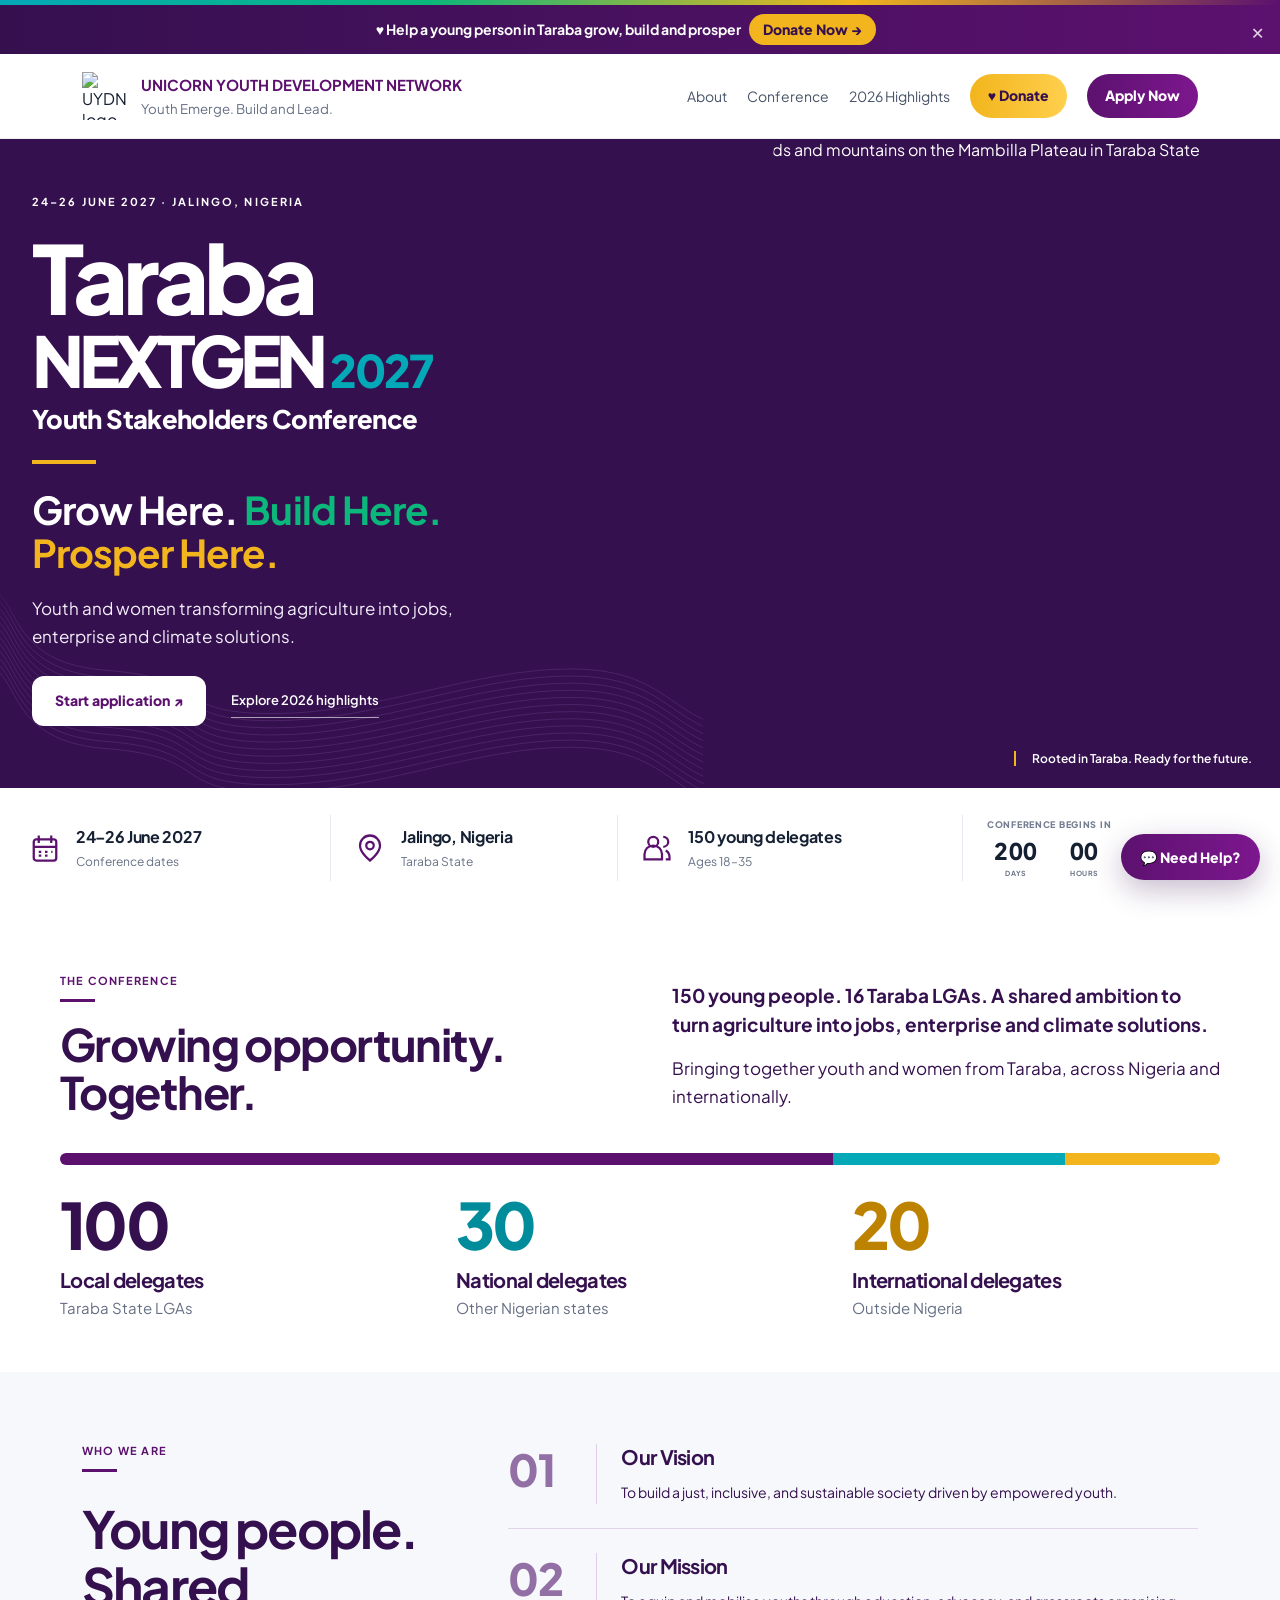
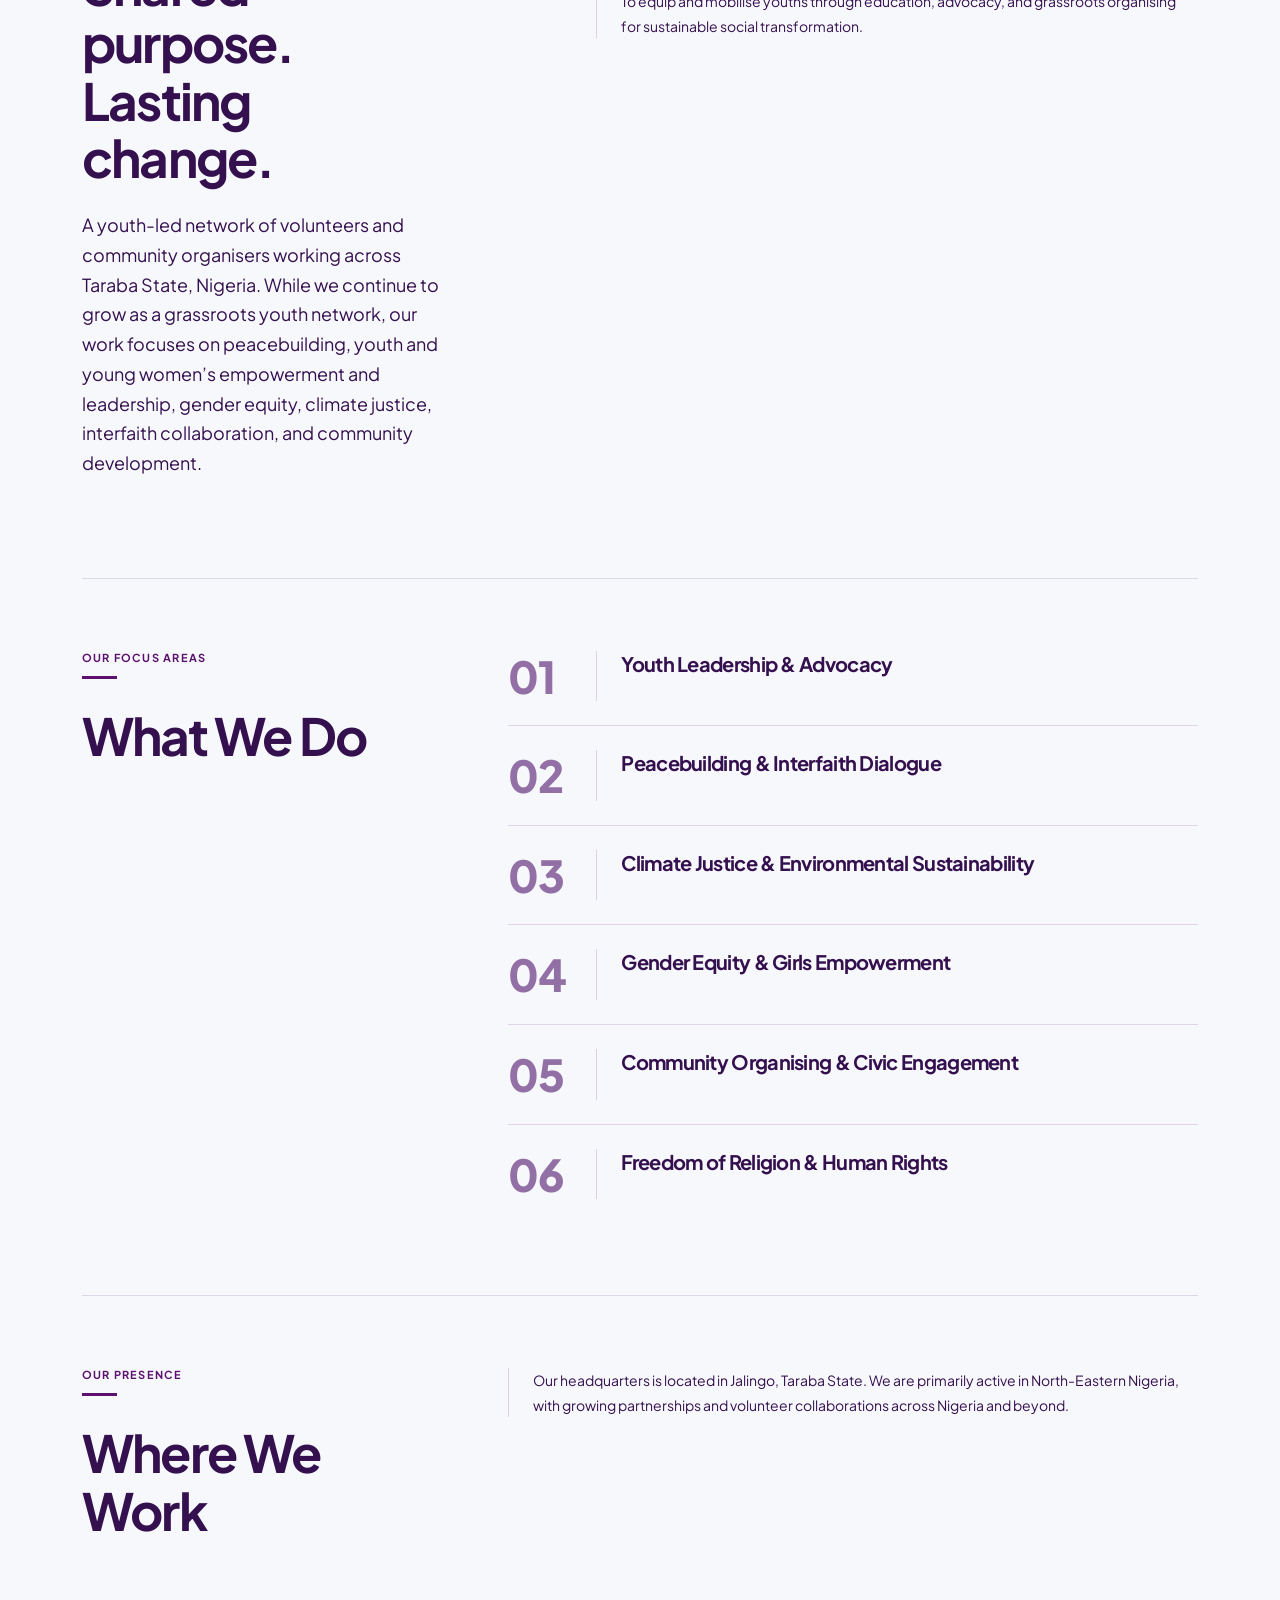
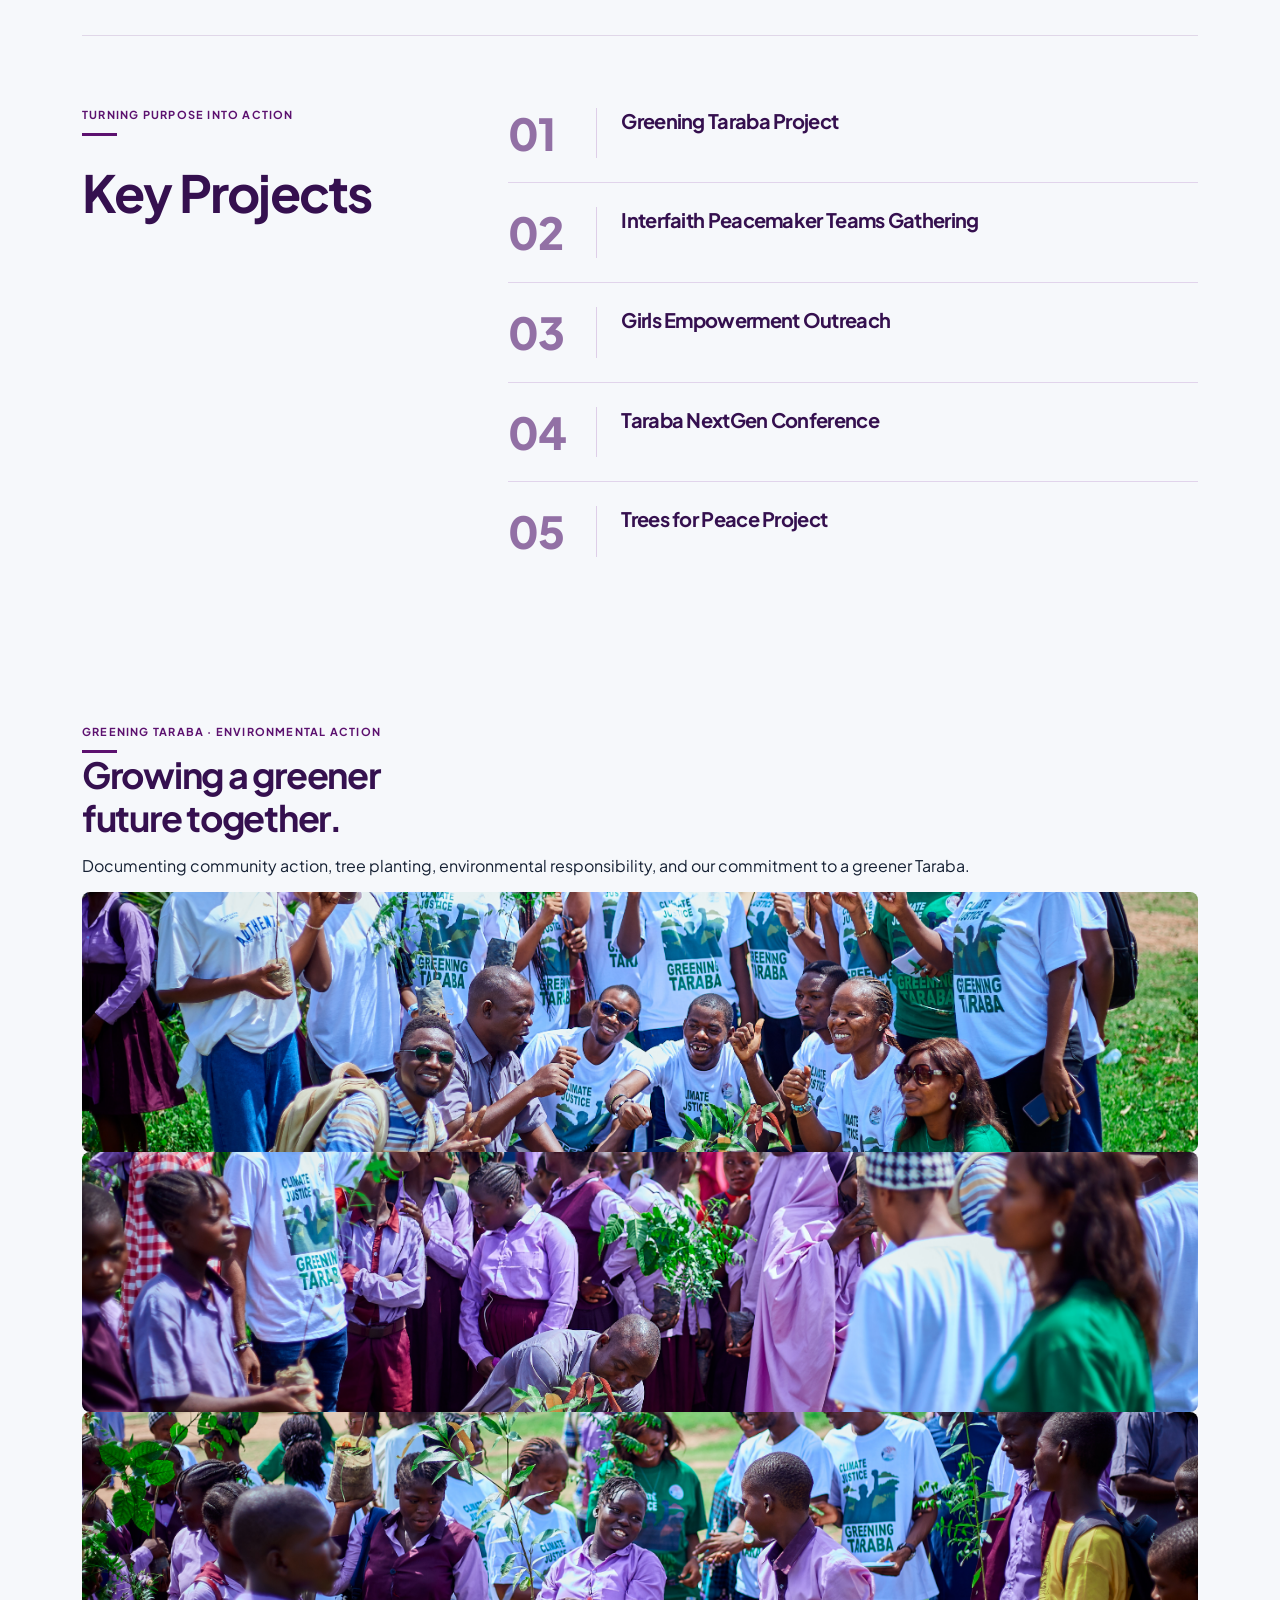
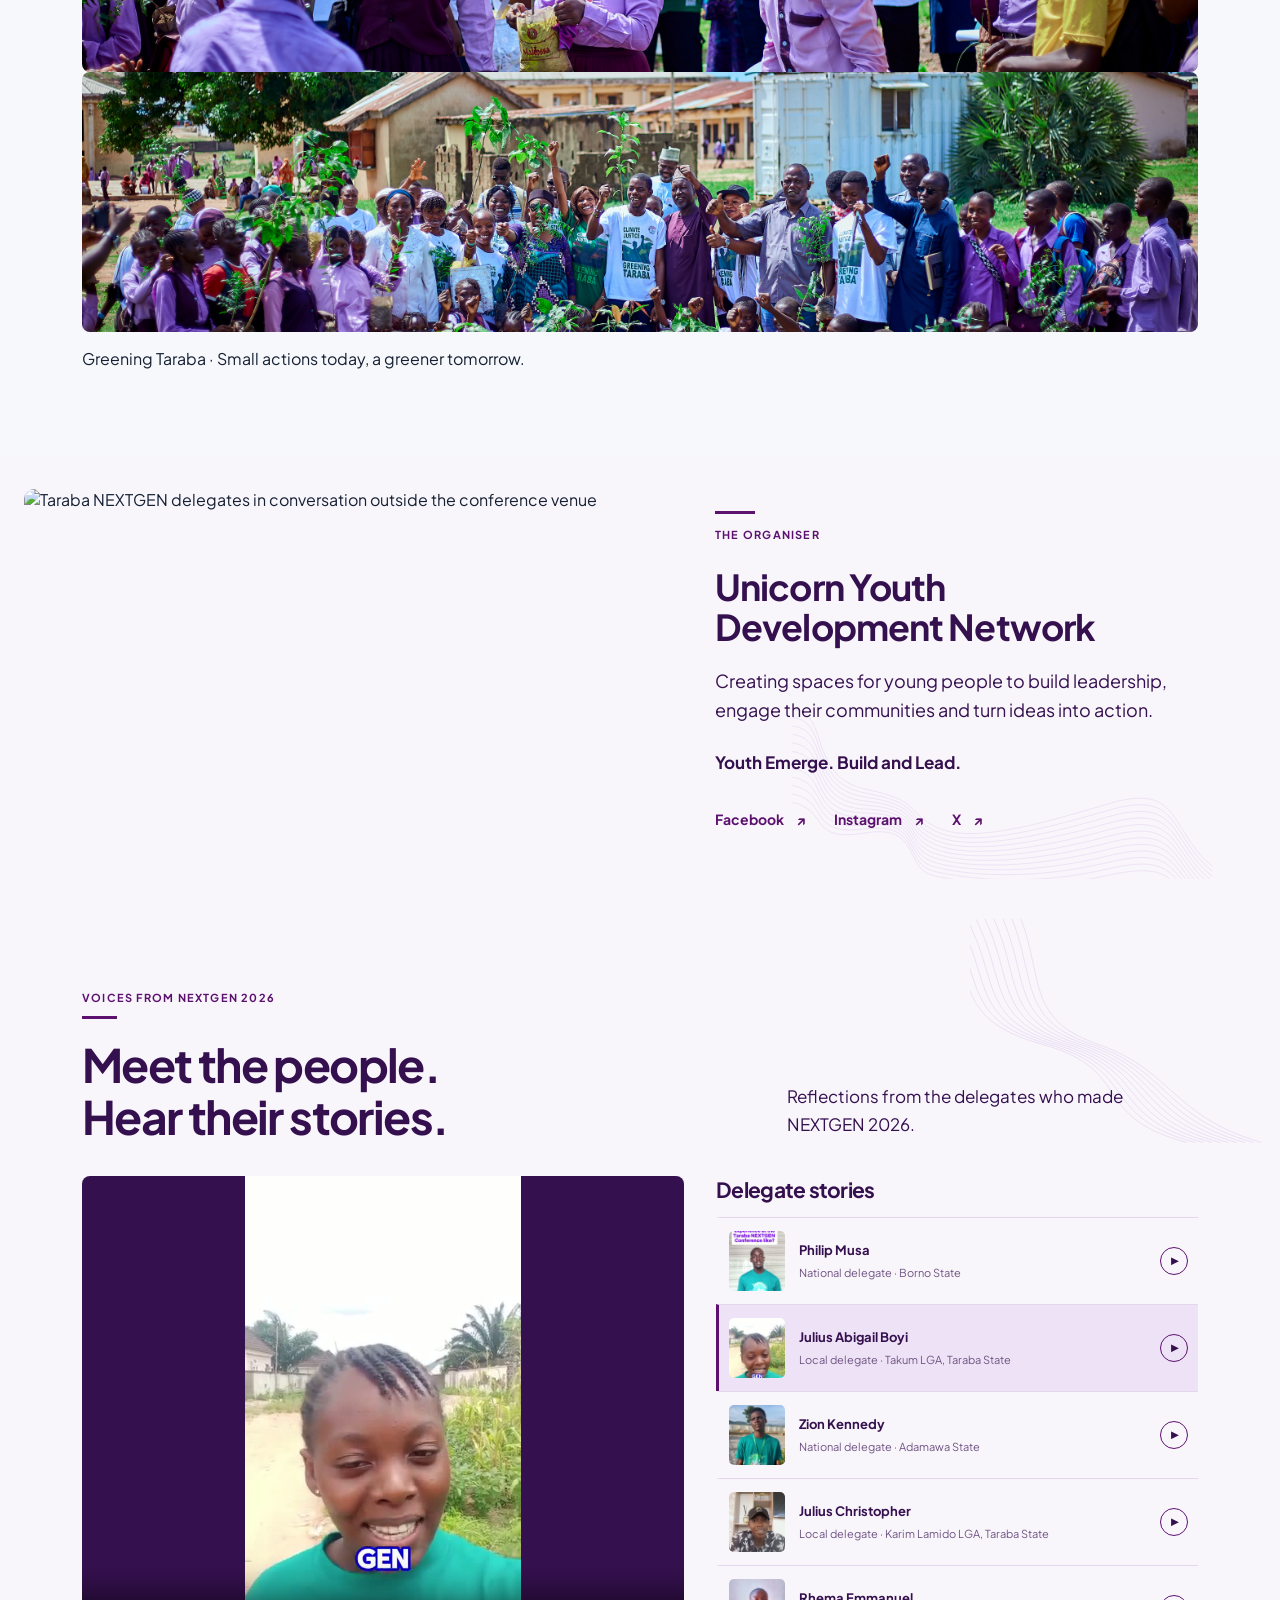
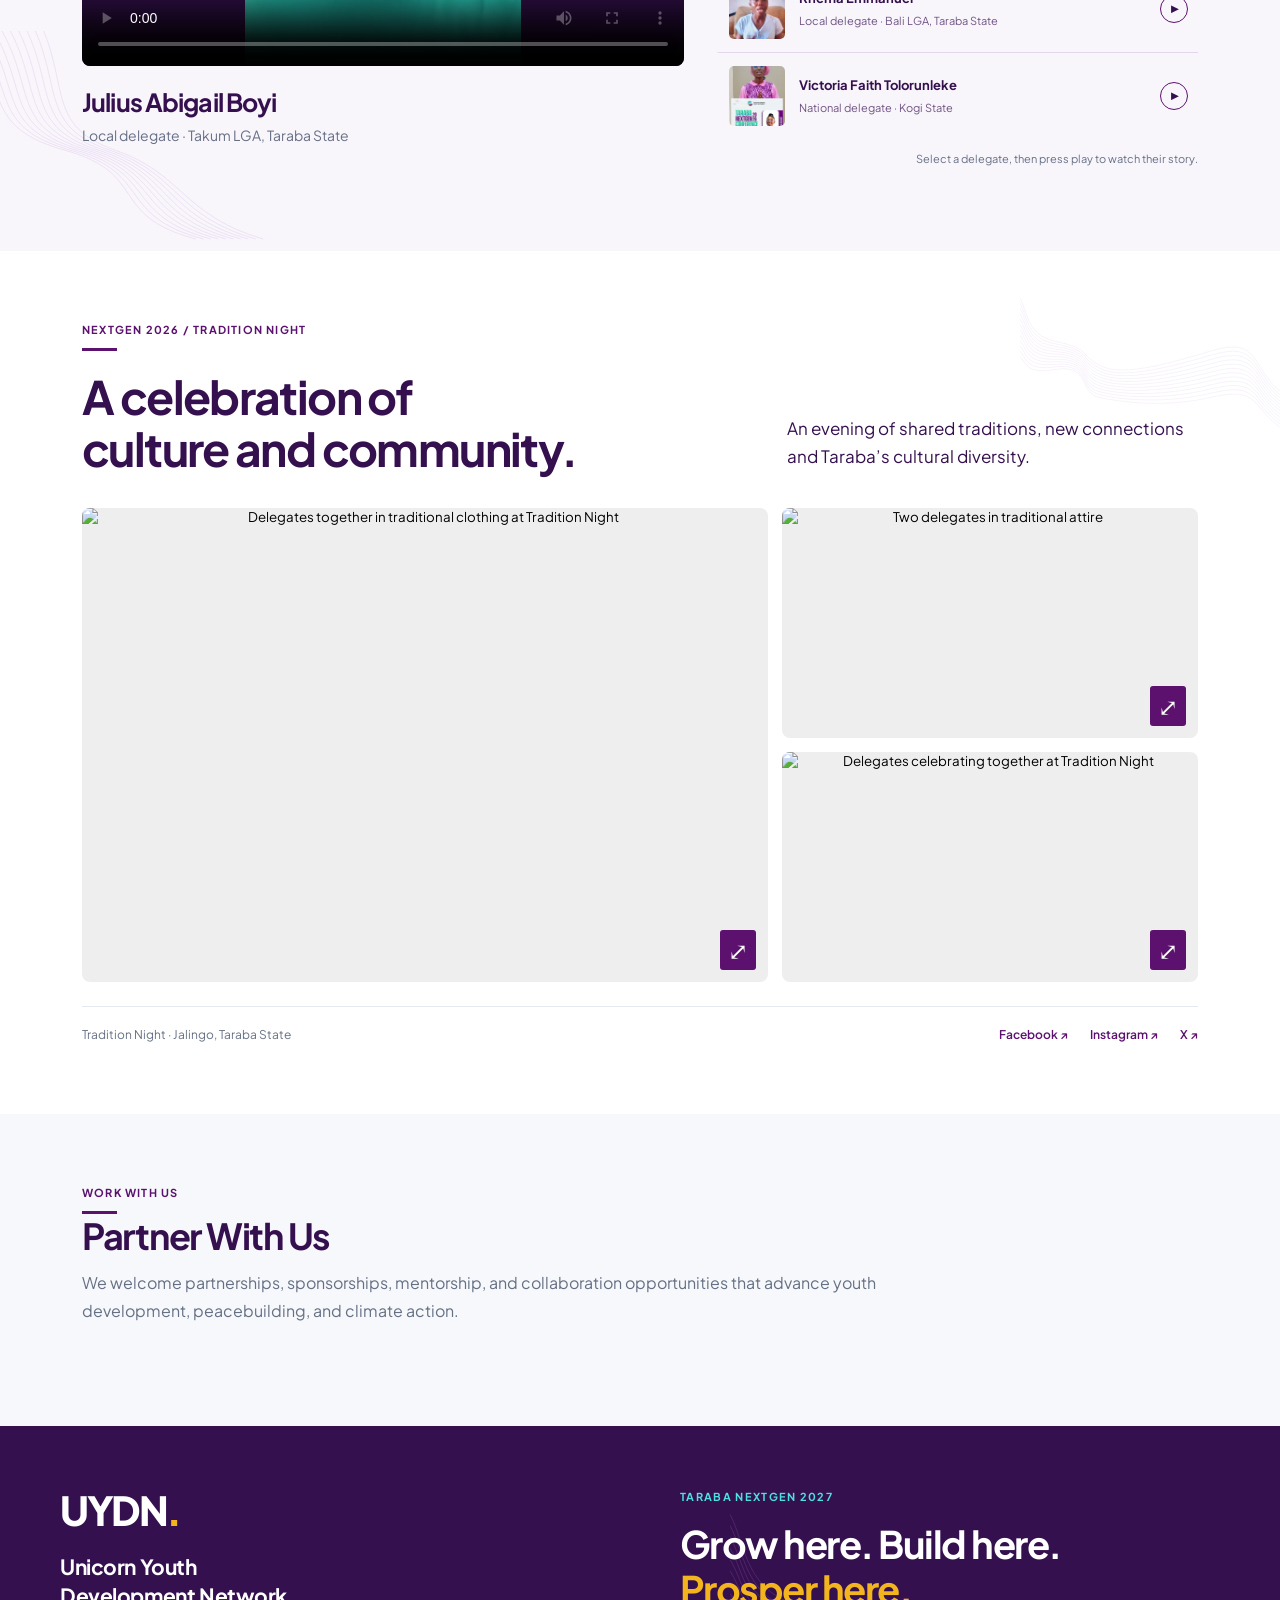
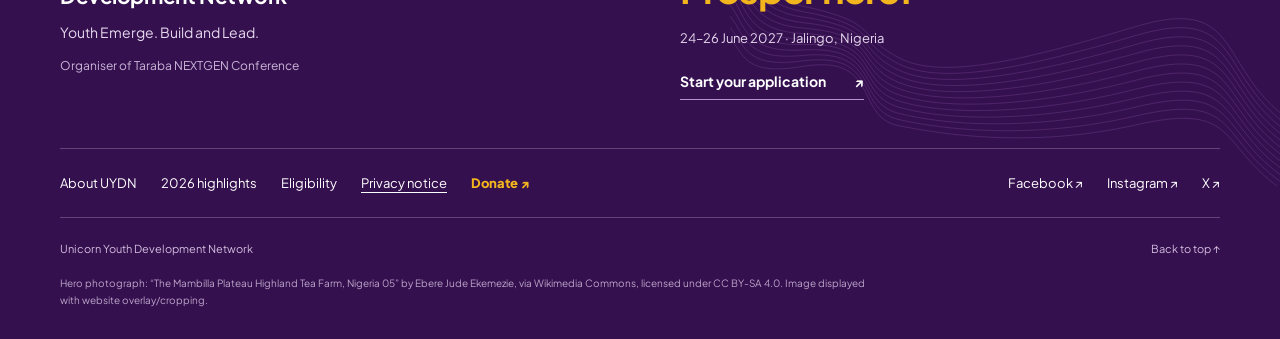
==== commit 92c05b31: "Update index.html" ====
--- a/index.html
+++ b/index.html
@@ -1,6 +1,7 @@
 <!doctype html><html lang="en"><head>
 <meta name="referrer" content="strict-origin-when-cross-origin"><meta charset="utf-8"><meta name="viewport" content="width=device-width,initial-scale=1"><title>Taraba NEXTGEN Youth Stakeholders Conference 2027 | UYDN</title>
 <meta name="description" content="Discover Taraba NextGen Youth Stakeholders Conference 2027 in Jalingo, Nigeria, from 24–26 June 2027. Explore youth and women's leadership in agriculture, enterprise, climate action and sustainable development.">
+<link rel="icon" type="image/png" href="images/uydn-logo.png"><link rel="apple-touch-icon" href="images/uydn-logo.png">
 <link rel="canonical" href="https://unicornemergeyouthnetwork.github.io/taraba-nextgen-2027/">
 <meta property="og:title" content="Taraba NextGen Youth Stakeholders Conference 2027">
 <meta property="og:description" content="Grow Here. Build Here. Prosper Here. Join young people and women transforming agriculture into jobs, enterprise and climate solutions in Taraba State, Nigeria.">
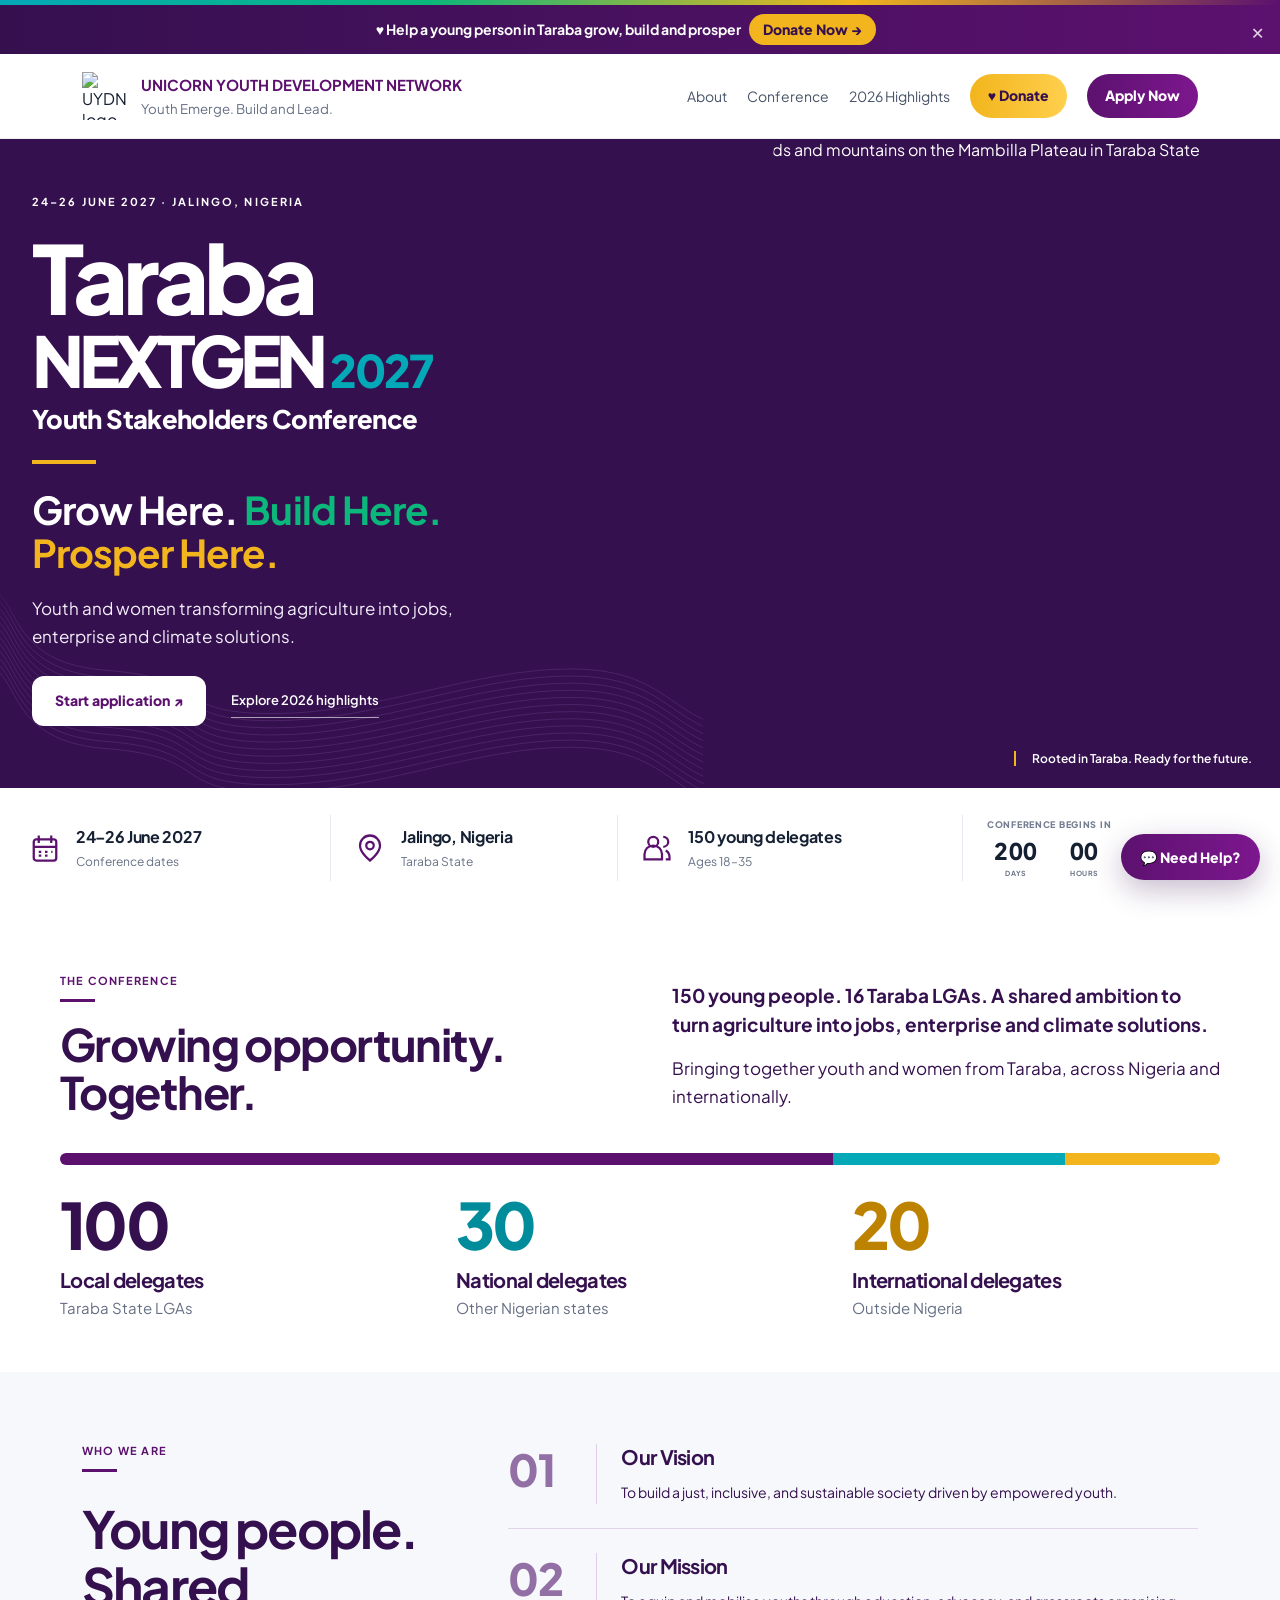
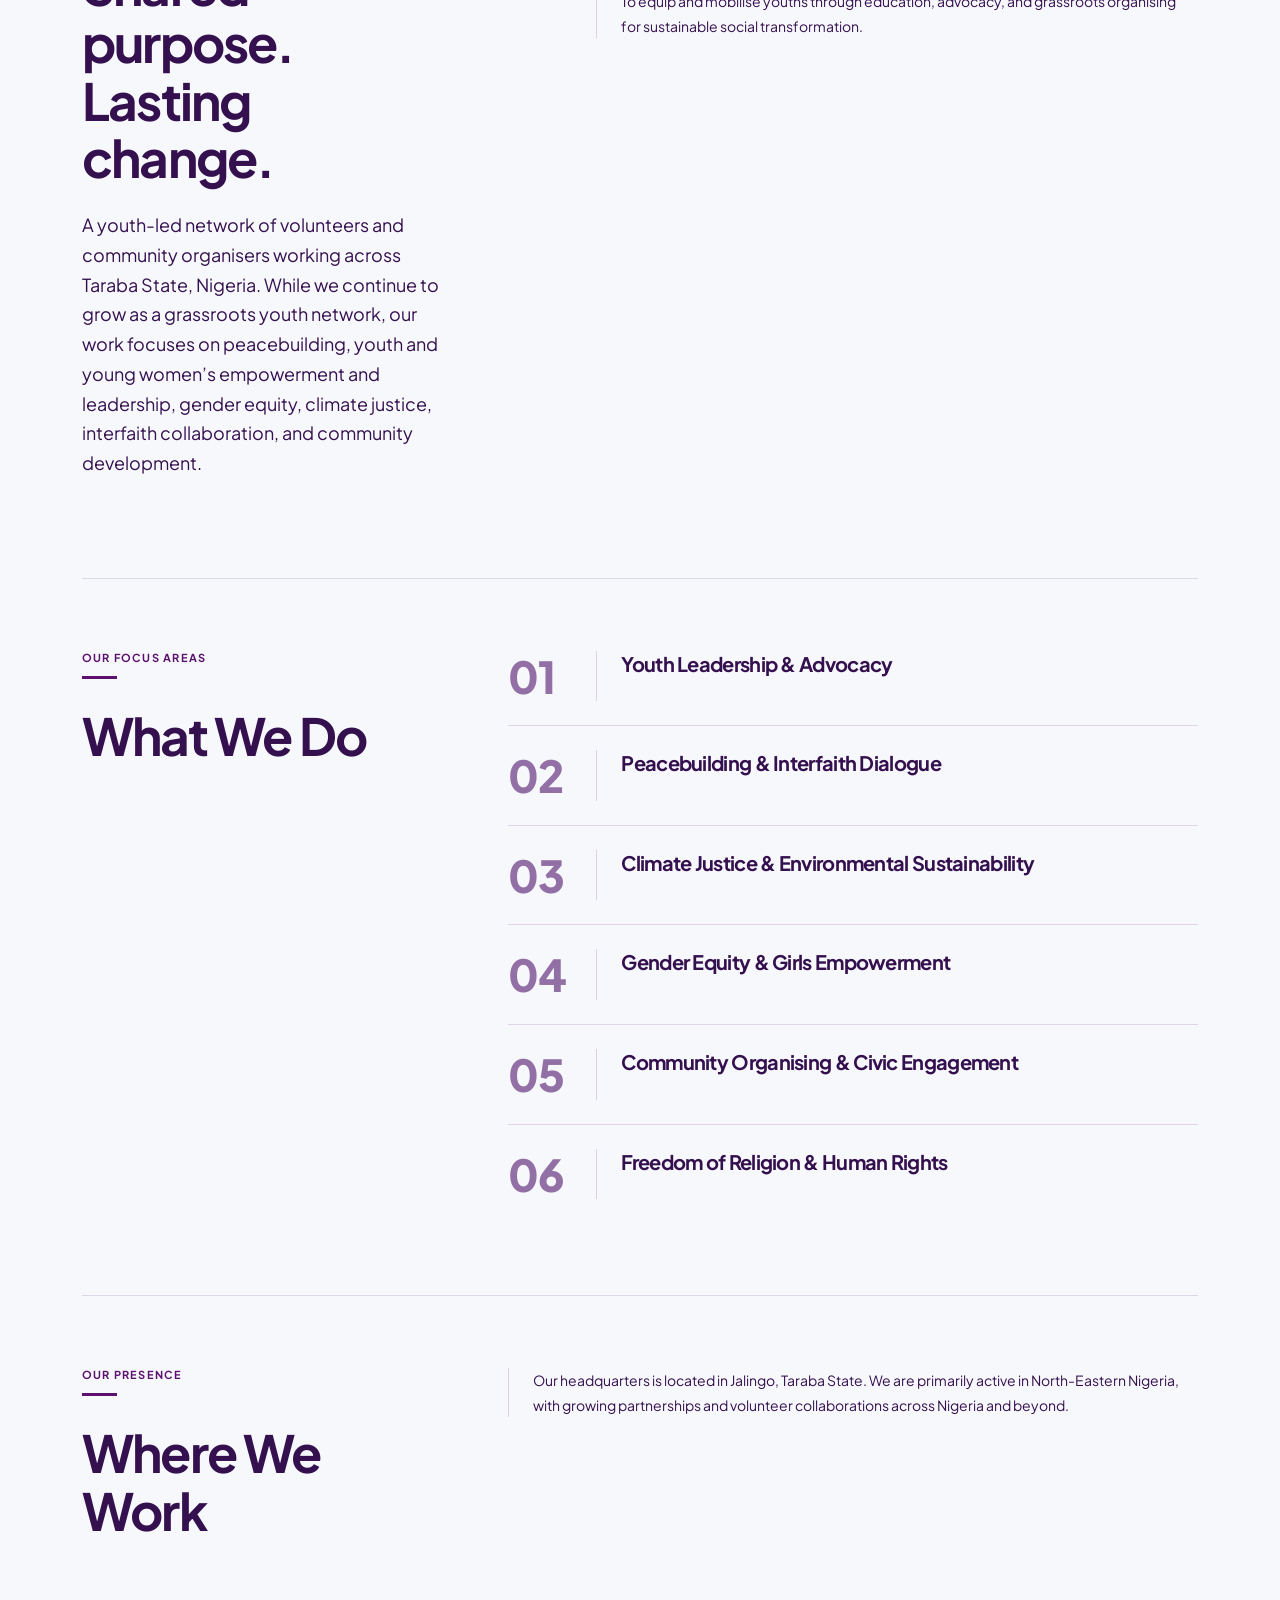
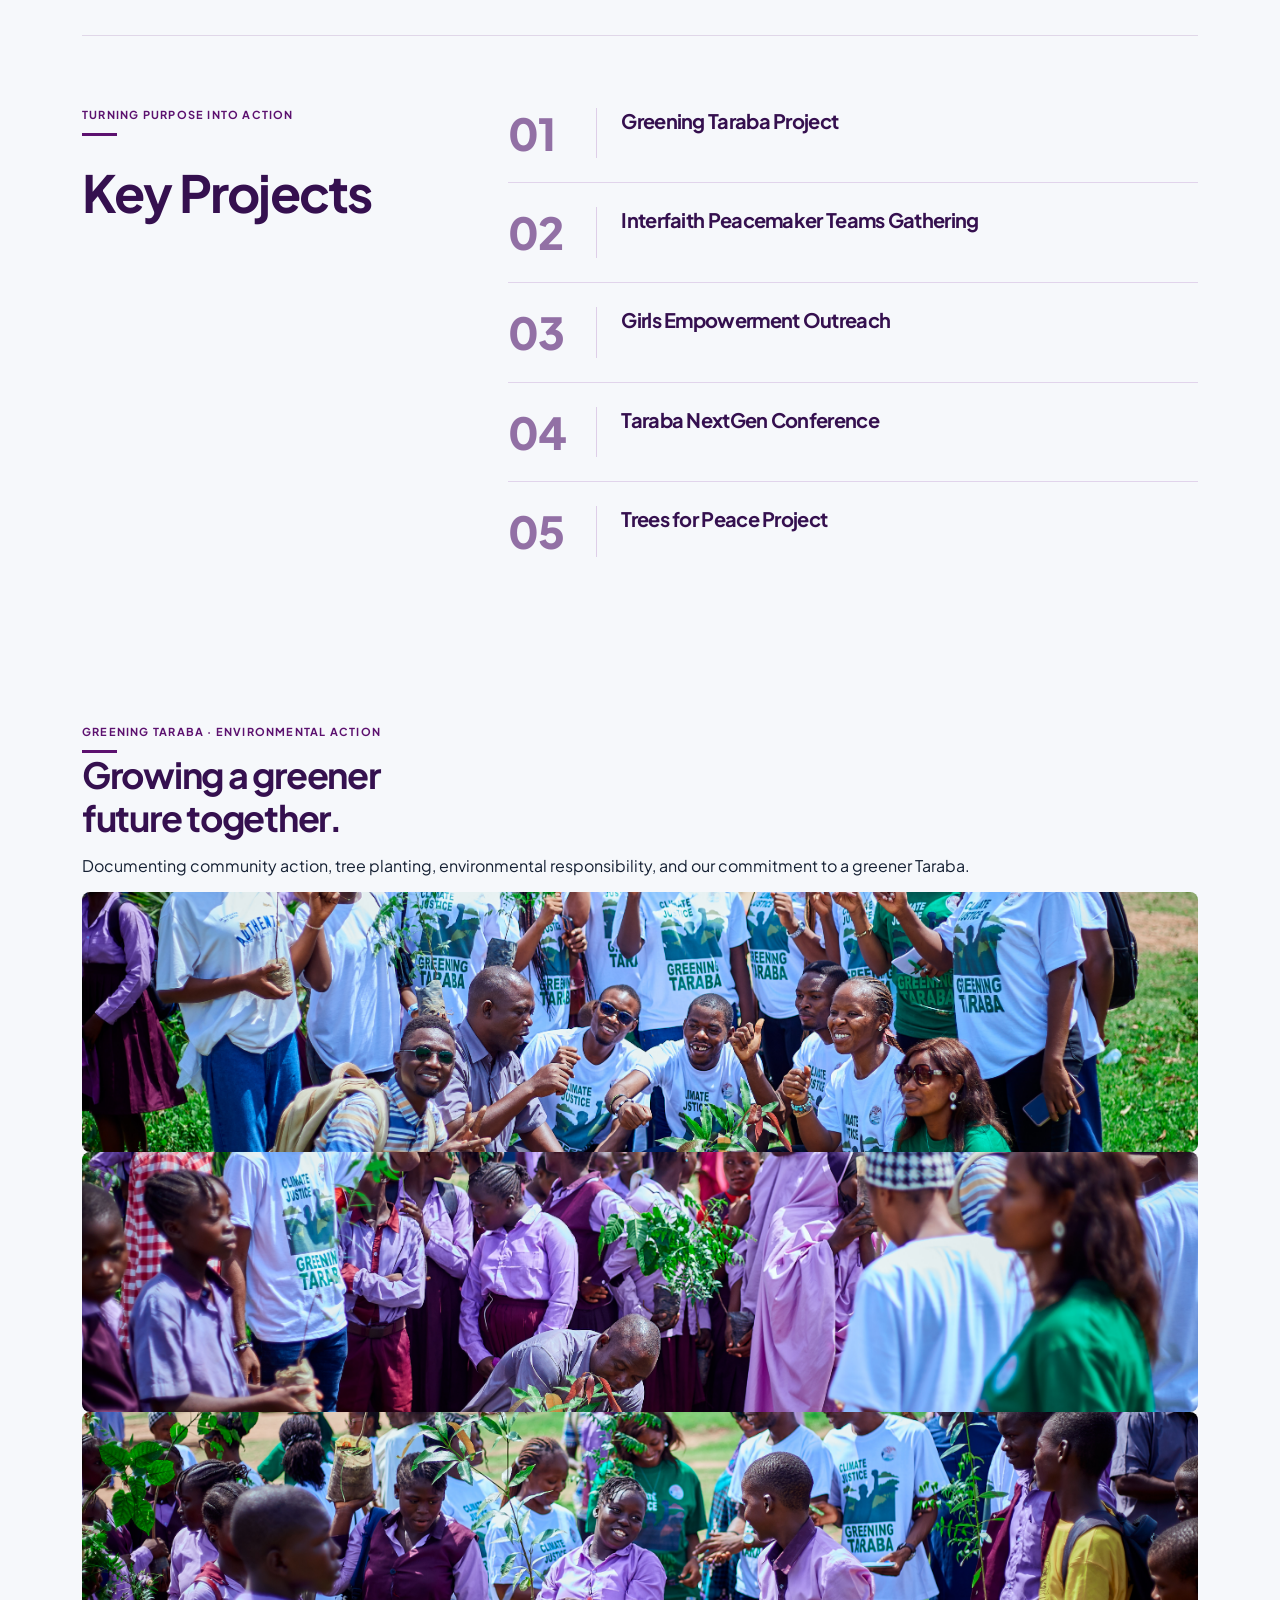
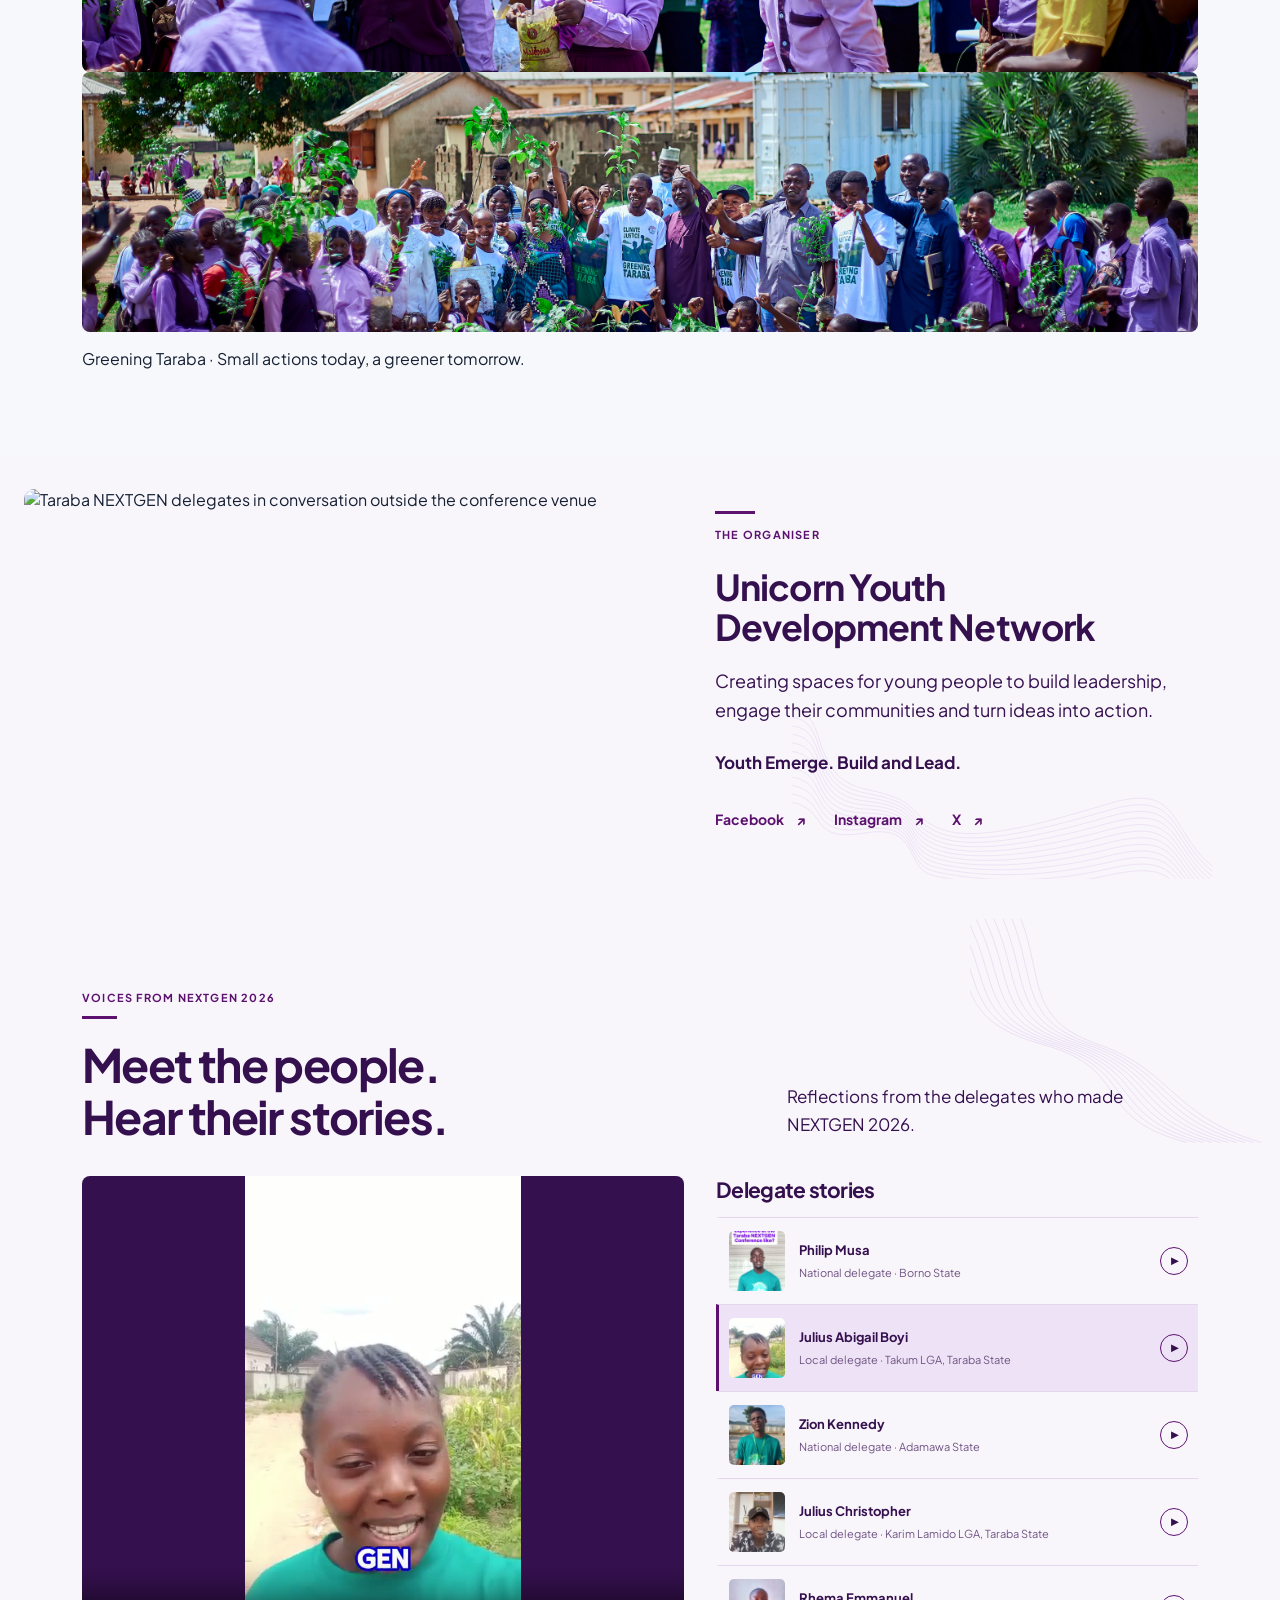
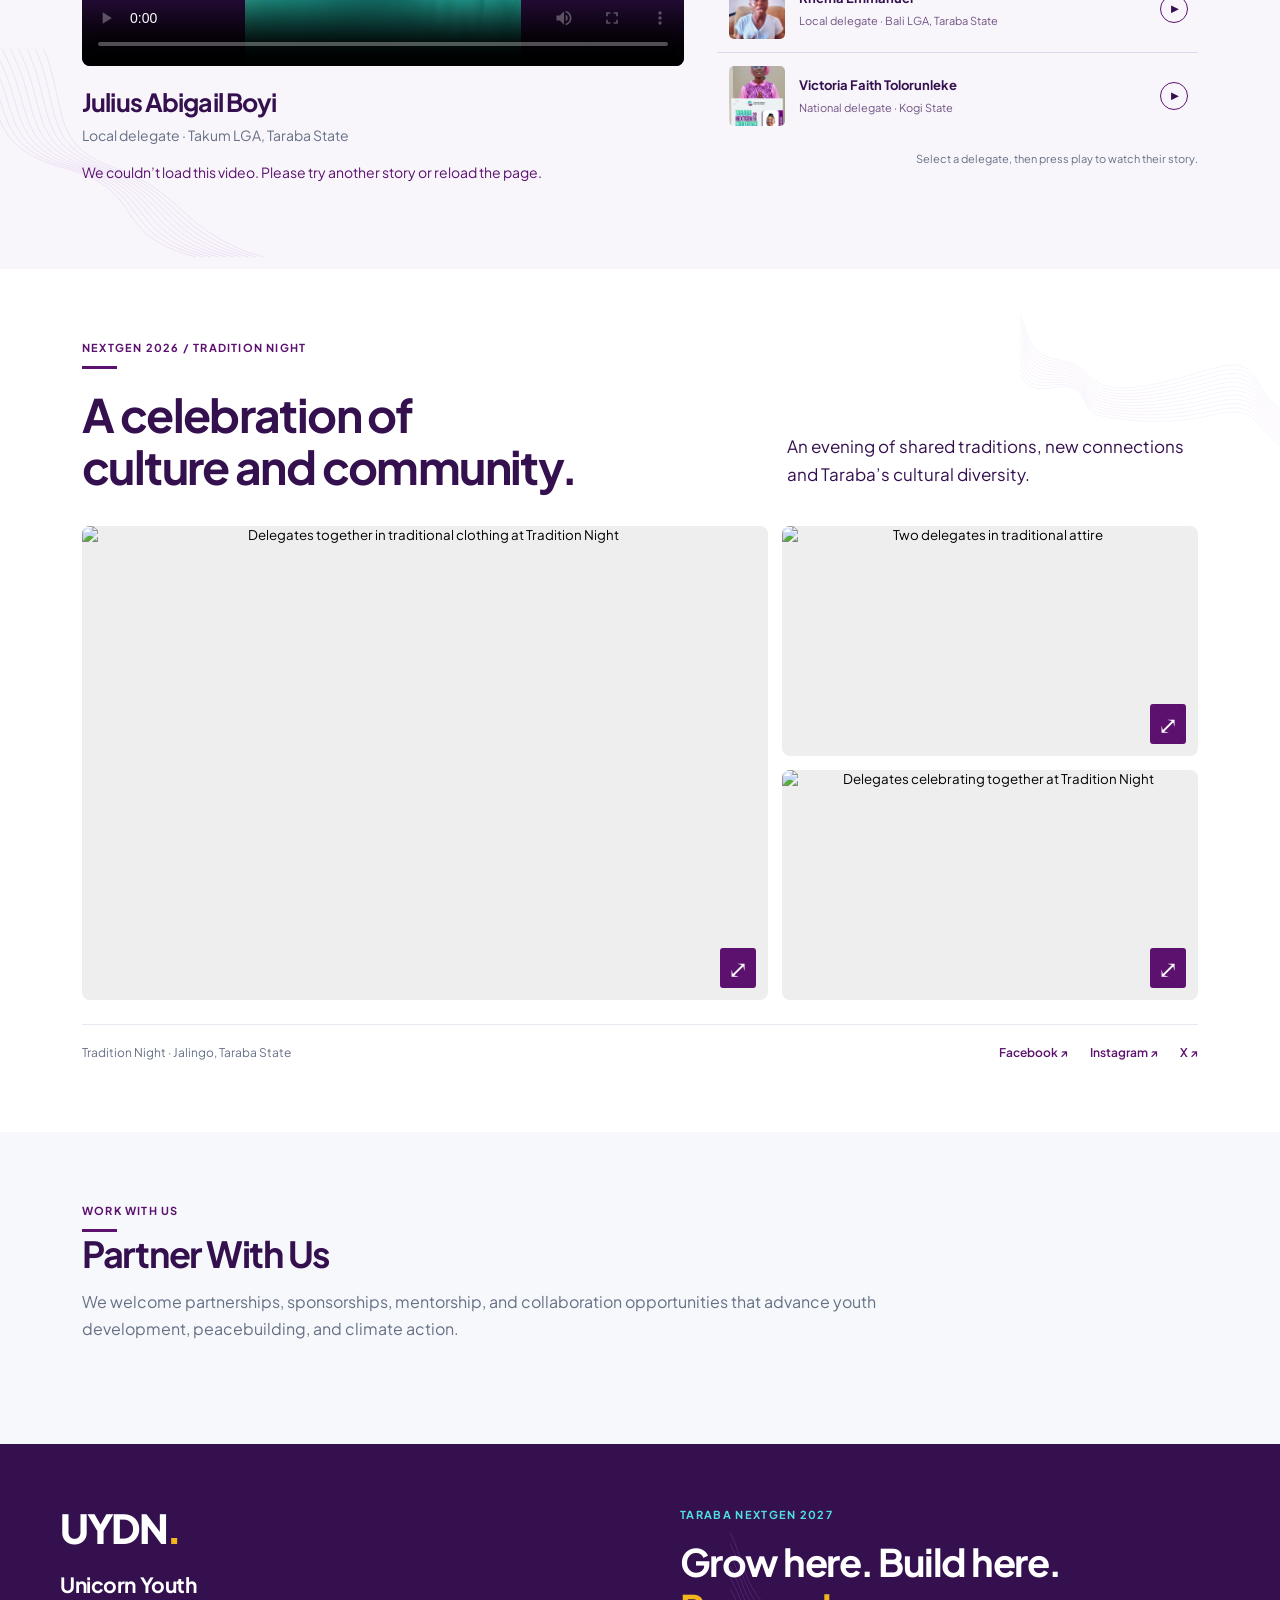
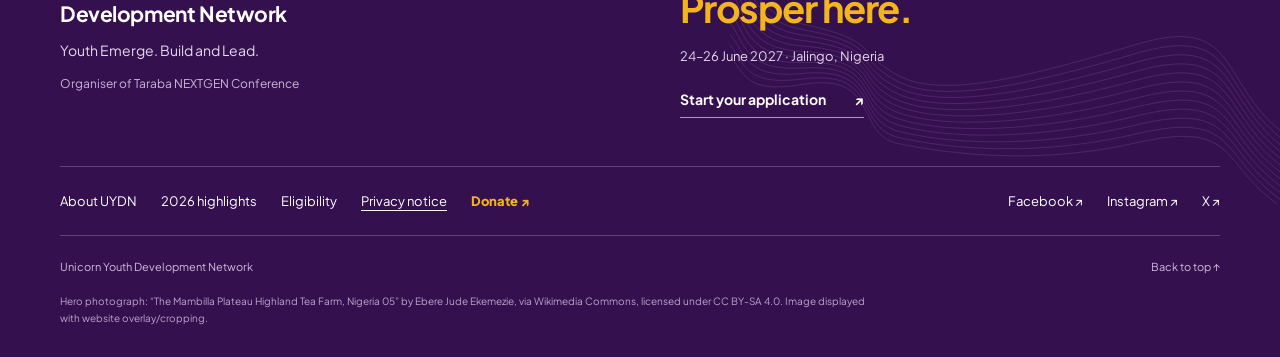
==== commit e0d9dc23: "Update index.html" ====
--- a/index.html
+++ b/index.html
@@ -2,10 +2,10 @@
 <meta name="referrer" content="strict-origin-when-cross-origin"><meta charset="utf-8"><meta name="viewport" content="width=device-width,initial-scale=1"><title>Taraba NEXTGEN Youth Stakeholders Conference 2027 | UYDN</title>
 <meta name="description" content="Discover Taraba NextGen Youth Stakeholders Conference 2027 in Jalingo, Nigeria, from 24–26 June 2027. Explore youth and women's leadership in agriculture, enterprise, climate action and sustainable development.">
 <link rel="icon" type="image/png" href="images/uydn-logo.png"><link rel="apple-touch-icon" href="images/uydn-logo.png">
-<link rel="canonical" href="https://unicornemergeyouthnetwork.github.io/taraba-nextgen-2027/">
+<link rel="canonical" href="https://unicornyouthdevelopmentnetwork.org/">
 <meta property="og:title" content="Taraba NextGen Youth Stakeholders Conference 2027">
 <meta property="og:description" content="Grow Here. Build Here. Prosper Here. Join young people and women transforming agriculture into jobs, enterprise and climate solutions in Taraba State, Nigeria.">
-<meta property="og:url" content="https://unicornemergeyouthnetwork.github.io/taraba-nextgen-2027/">
+<meta property="og:url" content="https://unicornyouthdevelopmentnetwork.org/">
 <meta property="og:type" content="website">
 <style>
 :root{--p:#5c116f;--p2:#35104f;--t:#04a9b8;--g:#0bb77a;--gold:#f2b51d;--ink:#152033;--muted:#667085;--bg:#f6f8fb;--line:#e6e9ef}*{box-sizing:border-box}html{scroll-behavior:smooth}body{margin:0;font-family:Inter,Segoe UI,Arial,sans-serif;color:var(--ink);background:var(--bg)}a{text-decoration:none;color:inherit}.top{height:5px;background:linear-gradient(90deg,var(--t),var(--g),var(--gold),var(--p))}header{position:sticky;top:0;z-index:20;background:rgba(255,255,255,.96);backdrop-filter:blur(12px);border-bottom:1px solid #edf0f3}.nav{max-width:1160px;margin:auto;padding:11px 22px;display:flex;align-items:center;justify-content:space-between;gap:20px}.brand{display:flex;align-items:center;gap:11px}.brand img{width:52px;height:52px;object-fit:contain}.brand b{display:block;color:var(--p);font-size:15px}.brand small{color:var(--muted)}nav{display:flex;gap:22px;align-items:center;font-size:14px;color:#475467}.btn{display:inline-block;padding:12px 18px;border-radius:999px;background:linear-gradient(90deg,var(--p),#7d178e);color:#fff;font-weight:800;border:0;cursor:pointer}.hero{position:relative;min-height:680px;display:flex;align-items:center;color:white;background:linear-gradient(90deg,rgba(29,6,48,.94),rgba(59,12,77,.76),rgba(0,0,0,.22)),url('images/mambilla-tea-farm.jpg') center/cover}.hero .inner{max-width:1160px;margin:auto;width:100%;padding:70px 22px}.tag{display:inline-flex;padding:8px 12px;border:1px solid rgba(255,255,255,.32);border-radius:999px;background:rgba(255,255,255,.12);font-size:13px;font-weight:800}.hero h1{font-size:25px;line-height:1;max-width:920px;margin:20px 0 10px}.hero h1 span{color:#4ee0df}.theme{font-size:27px;font-weight:900;margin:12px 0;color:#fff}.theme b:nth-child(1){color:#4ee0df}.theme b:nth-child(2){color:#4ee79a}.theme b:nth-child(3){color:#ffd45a}.hero p{max-width:800px;font-size:18px;line-height:1.65;color:#f3eefa}.facts{display:flex;gap:18px;flex-wrap:wrap;margin:24px 0}.fact{padding:11px 14px;border:1px solid rgba(255,255,255,.2);border-radius:14px;background:rgba(255,255,255,.09);font-weight:700}.quote{max-width:820px;margin-top:24px;padding:17px 20px;border-left:4px solid var(--gold);background:rgba(0,0,0,.18);border-radius:0 14px 14px 0;font-size:18px;font-style:italic}.actions{display:flex;gap:12px;flex-wrap:wrap;margin-top:26px}.actions .secondary{background:white;color:var(--p)}.section{max-width:1160px;margin:auto;padding:72px 22px}.section h2{font-size:36px;color:var(--p2);margin:0 0 12px}.lead{color:var(--muted);line-height:1.7;max-width:850px;margin:0 0 30px}.cards{display:grid;grid-template-columns:repeat(4,1fr);gap:16px}.mini{background:#fff;border:1px solid var(--line);border-radius:18px;padding:22px;box-shadow:0 8px 24px rgba(16,24,40,.04)}.mini .icon{width:40px;height:40px;border-radius:12px;background:#f3e9f5;color:var(--p);display:grid;place-items:center;font-weight:900;margin-bottom:14px}.mini h3{margin:0 0 8px;font-size:16px}.mini p{margin:0;color:var(--muted);font-size:14px;line-height:1.55}.about{display:grid;grid-template-columns:1fr 1fr;gap:32px;align-items:center}.about img{width:100%;border-radius:24px;display:block;box-shadow:0 20px 50px rgba(26,31,44,.12)}.socials{display:flex;gap:10px;flex-wrap:wrap}.social{display:inline-flex;align-items:center;gap:8px;padding:10px 14px;border-radius:999px;color:#fff!important;font-weight:800}.social svg{width:19px;height:19px;fill:currentColor}.facebook{background:#1877F2}.instagram{background:linear-gradient(45deg,#FEDA75,#FA7E1E,#D62976,#962FBF,#4F5BD5)}.twitter{background:#000}.recap{background:#fff}.recapbox{display:grid;grid-template-columns:1.15fr .85fr;min-height:430px;border-radius:28px;overflow:hidden;background:var(--p2);color:white}.recapimg{background:url('images/welcome.jpg') center/cover}.recaptxt{padding:46px;display:flex;flex-direction:column;justify-content:center}.recaptxt .year{color:#4ee0df;font-weight:900}.recaptxt h2{color:white;margin:10px 0 14px}.recaptxt p{color:#e8dded;line-height:1.7}.formwrap{max-width:960px;margin:auto;background:#fff;border:1px solid var(--line);border-radius:24px;overflow:hidden;box-shadow:0 18px 50px rgba(16,24,40,.07)}.formhead{padding:28px 32px;background:linear-gradient(110deg,var(--p2),var(--p));color:#fff}.formhead h2{color:#fff;font-size:27px;margin:0 0 8px}.formhead p{margin:0;color:#eadfed}.progress-wrap{padding:20px 32px 0}.progress-meta{display:flex;justify-content:space-between;font-size:13px;font-weight:800;color:var(--p);margin-bottom:8px}.progress{height:9px;background:#eee;border-radius:99px;overflow:hidden}.progress span{display:block;height:100%;width:20%;background:linear-gradient(90deg,var(--t),var(--g));transition:.25s}.form{padding:32px}.step{display:none}.step.active{display:block}.form h3{color:var(--p);margin:6px 0 20px}.grid{display:grid;grid-template-columns:1fr 1fr;gap:17px}.full{grid-column:1/-1}label,.label{display:block;font-size:13px;font-weight:800;margin-bottom:7px;color:#344054}input,select,textarea{width:100%;background:#fff;color:#152033;border:1.5px solid #cfd4dc;border-radius:11px;padding:12px 13px;font:inherit;outline:none;transition:border-color .2s,box-shadow .2s}input::placeholder,textarea::placeholder{color:#98a2b3}select{color:#344054}input:focus,select:focus,textarea:focus{background:#fff;border-color:var(--p);box-shadow:0 0 0 3px rgba(92,17,111,.10)}textarea{min-height:125px;resize:vertical}.options{display:grid;grid-template-columns:repeat(2,1fr);gap:9px}.option{display:flex;align-items:flex-start;gap:8px;border:1px solid var(--line);padding:10px 11px;border-radius:11px;font-weight:500;margin:0}.option input{width:auto;margin-top:3px}.noticebox{padding:16px;border-radius:14px;background:#fff8e6;border:1px solid #f7d98b;color:#664d03;line-height:1.55;margin-bottom:20px}.international{background:#eef8ff;border-color:#b8ddf5;color:#174d6b}.navbuttons{display:flex;justify-content:space-between;gap:12px;margin-top:28px}.next,.back,.submit{padding:13px 20px;border:0;border-radius:12px;font-weight:900;cursor:pointer}.next,.submit{background:linear-gradient(90deg,var(--t),var(--g));color:#fff;margin-left:auto}.back{background:#eef0f3;color:#344054}.submit{width:auto}.conditional{display:none;margin-top:12px}.counter{font-size:12px;color:var(--muted);margin-top:5px}.success{display:none;background:#ecfdf3;border:1px solid #abefc6;color:#067647;padding:18px;border-radius:12px;margin-top:18px}.fieldhelp{display:block;margin-top:6px;color:#7b8190;font-size:11px;line-height:1.4}.notice{font-size:12px;color:#98a2b3;margin-top:12px}footer{background:#1d0b29;color:#ddd;padding:42px 22px}.foot{max-width:1160px;margin:auto;display:flex;justify-content:space-between;gap:30px;align-items:center}.foot strong{color:white}.foot p{margin:6px 0 0;color:#b9aebf;font-size:13px}.foot .social{padding:9px 12px}@media(max-width:850px){nav a:not(.btn){display:none}.hero{min-height:650px}.hero h1{font-size:43px}.cards{grid-template-columns:1fr 1fr}.about,.recapbox{grid-template-columns:1fr}.recapimg{min-height:320px}.grid{grid-template-columns:1fr}.full{grid-column:auto}.foot{flex-direction:column;align-items:flex-start}}@media(max-width:520px){.brand small{display:none}.brand b{font-size:12px}.nav{padding:9px 14px}.hero .inner,.section{padding-left:16px;padding-right:16px}.hero h1{font-size:36px}.theme{font-size:23px}.facts{display:grid}.cards,.options{grid-template-columns:1fr}.form{padding:20px}.formhead{padding:24px 20px}.progress-wrap{padding:18px 20px 0}.recaptxt{padding:30px}.section h2{font-size:30px}.navbuttons{position:sticky;bottom:0;background:#fff;padding:12px 0 2px}}
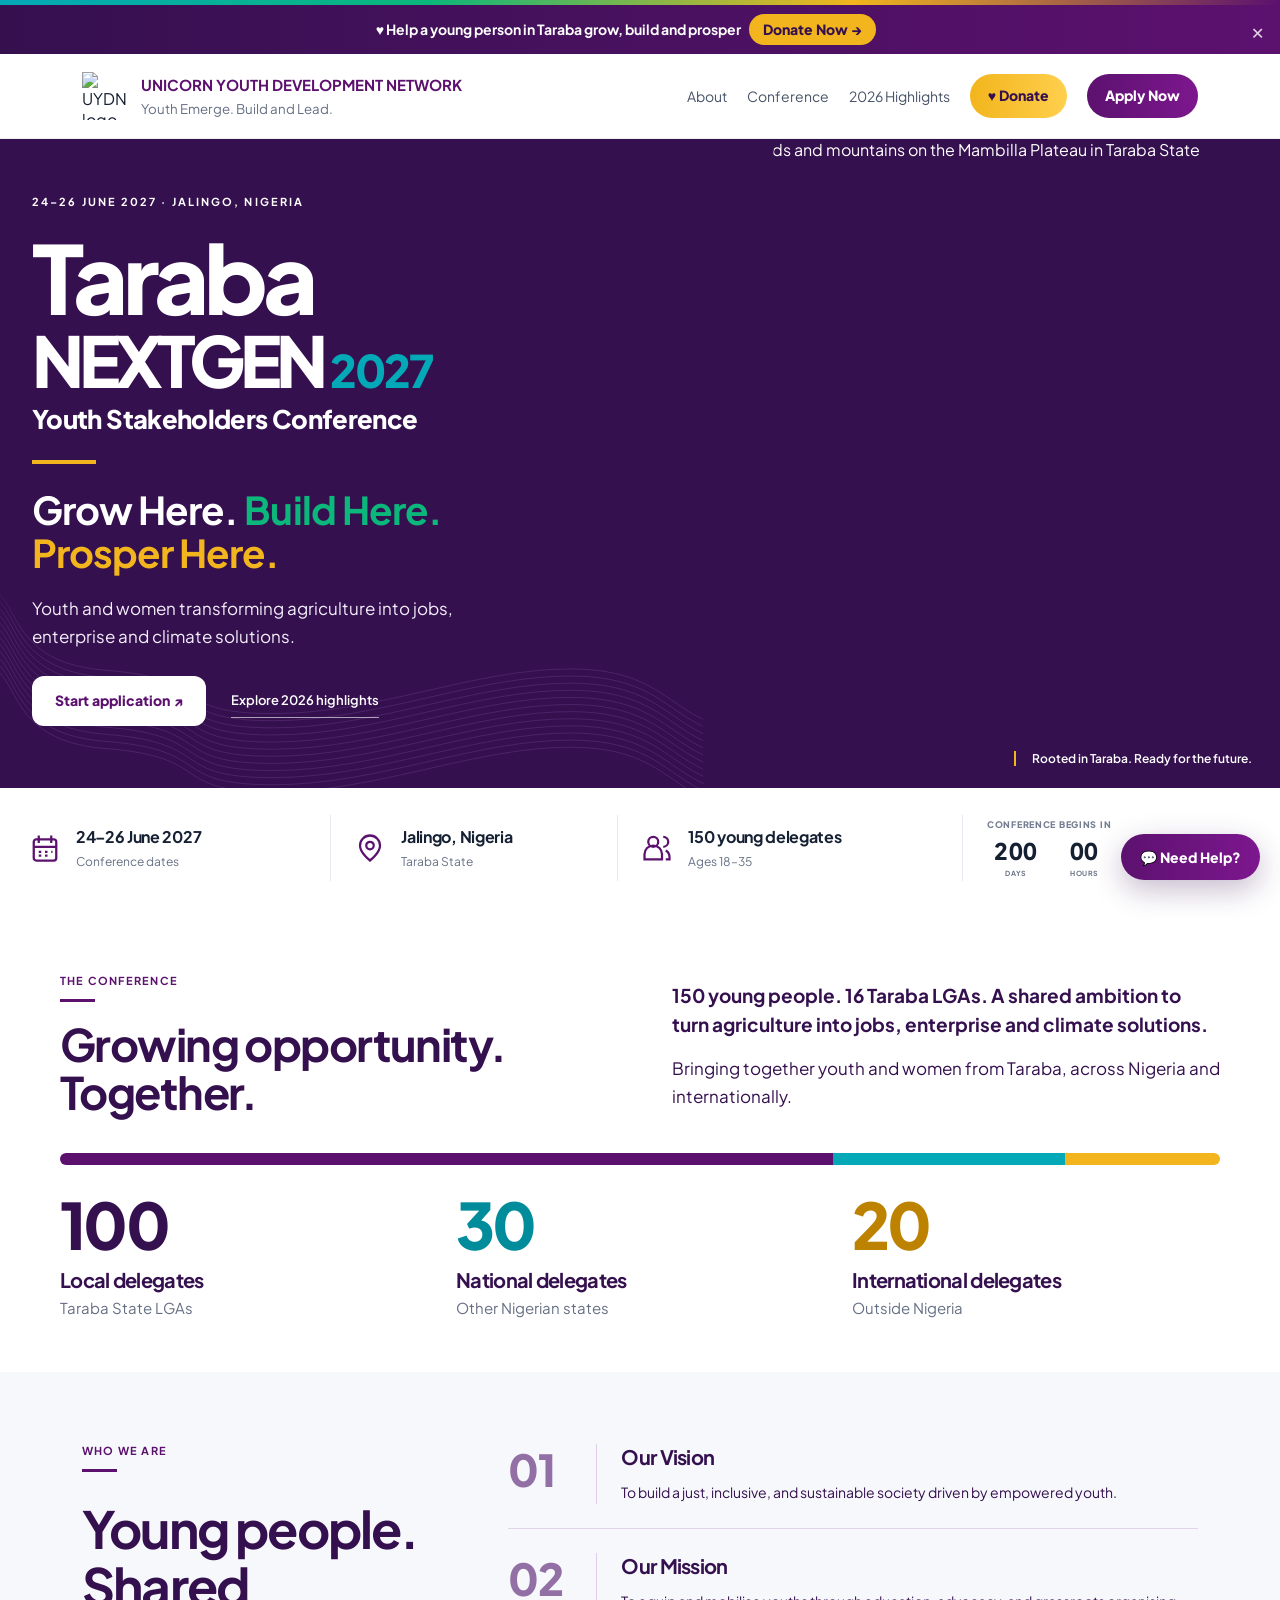
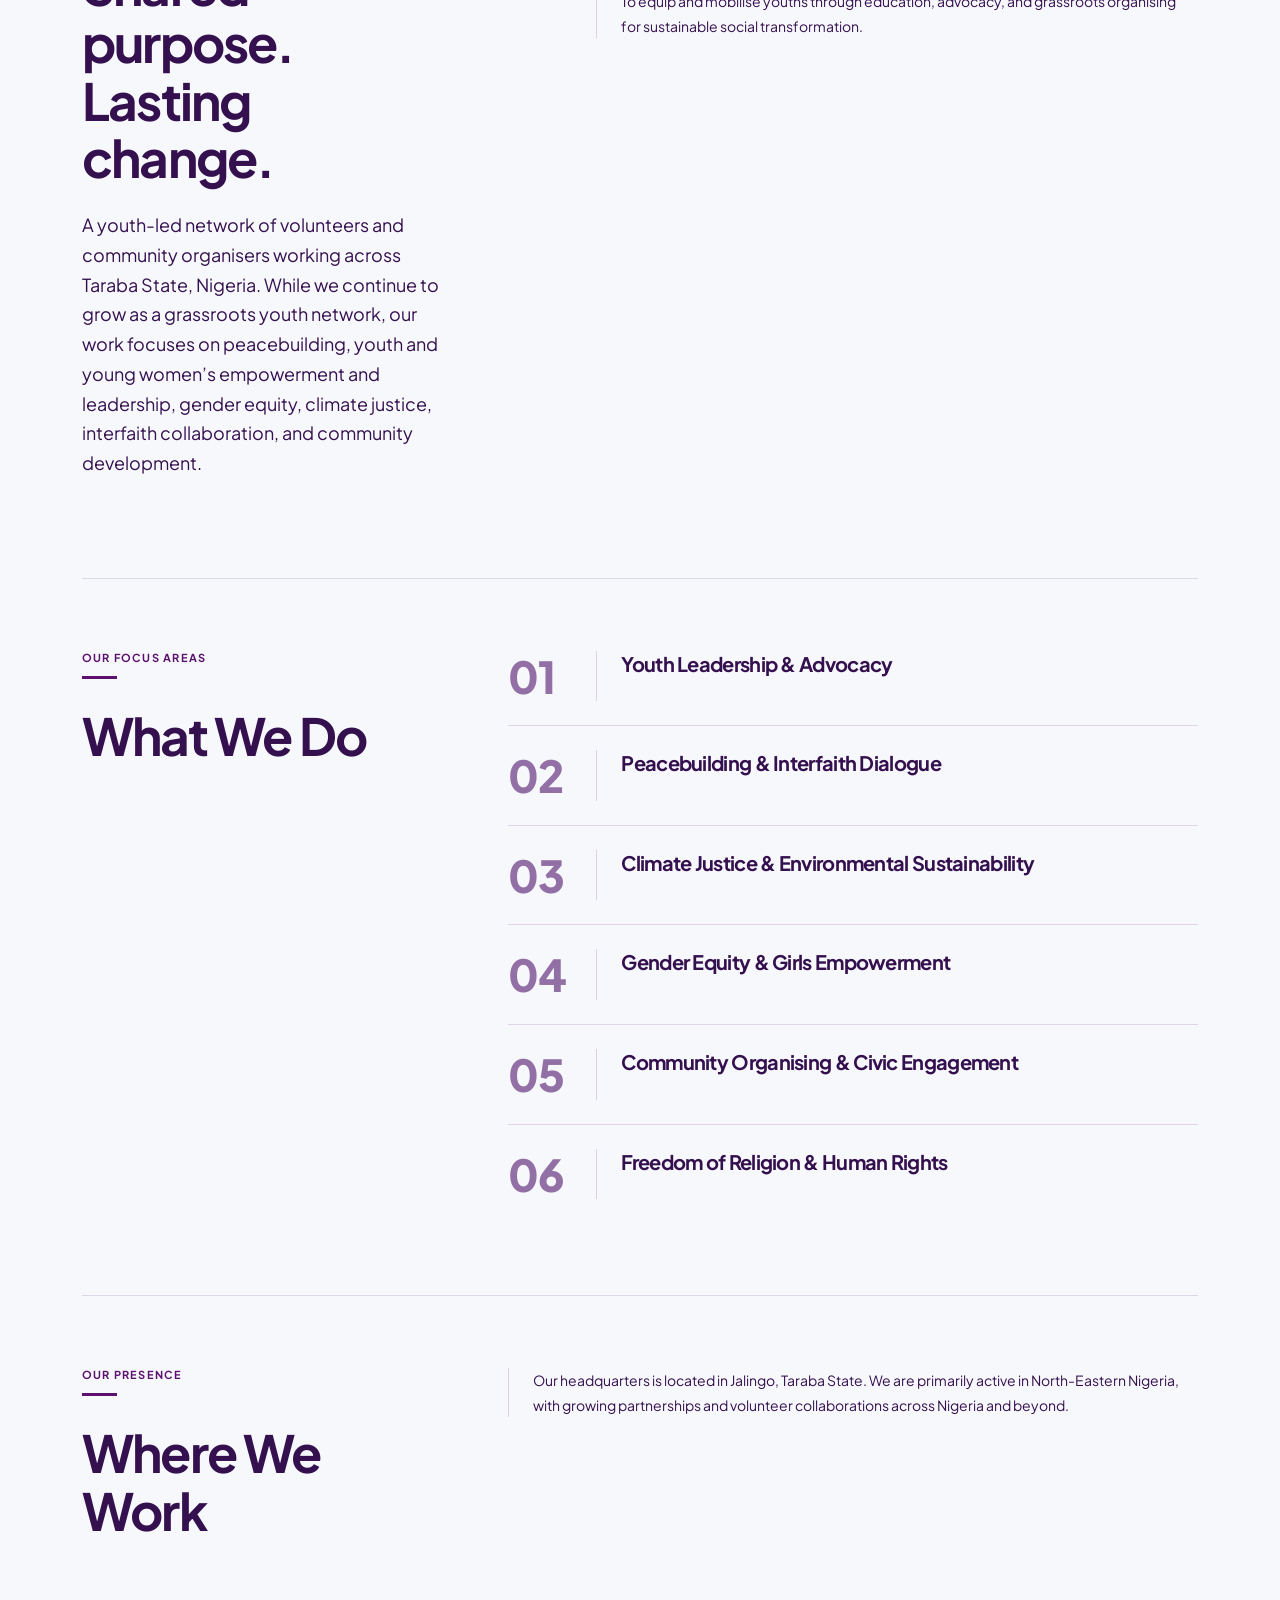
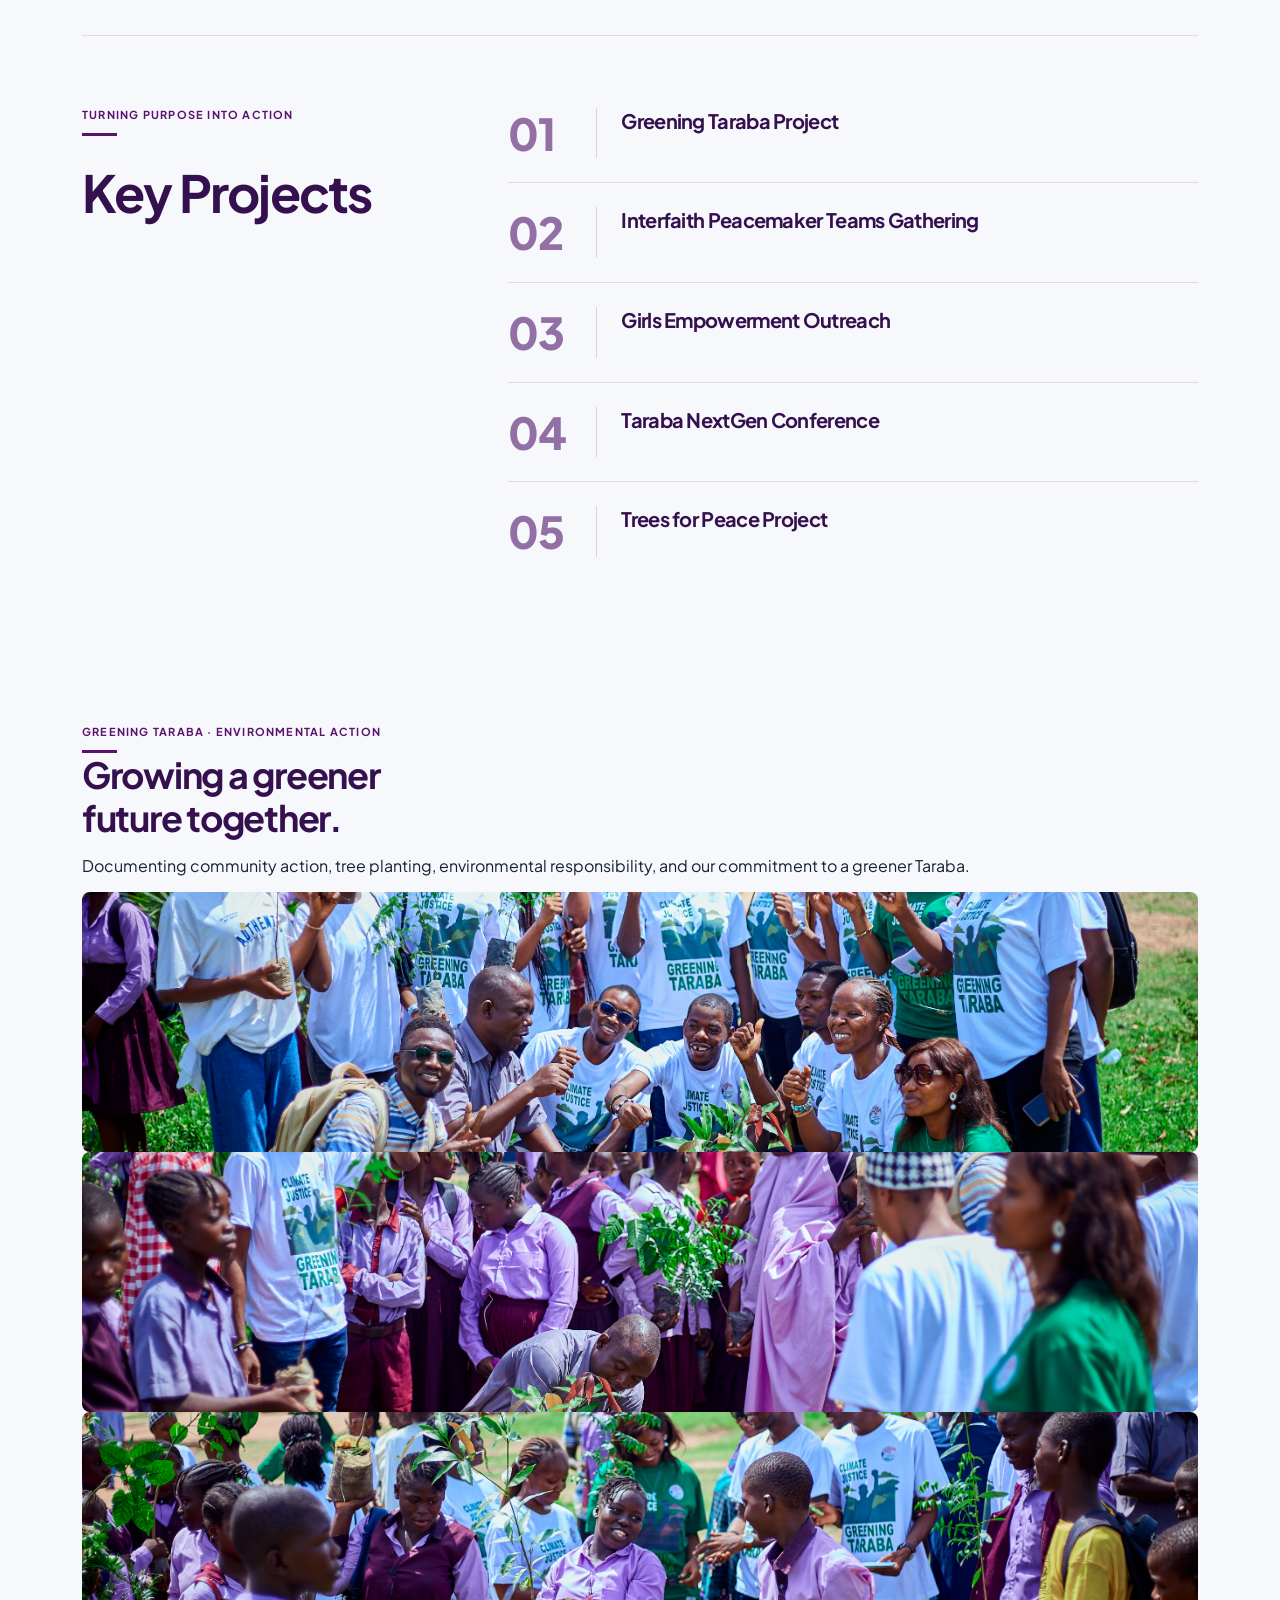
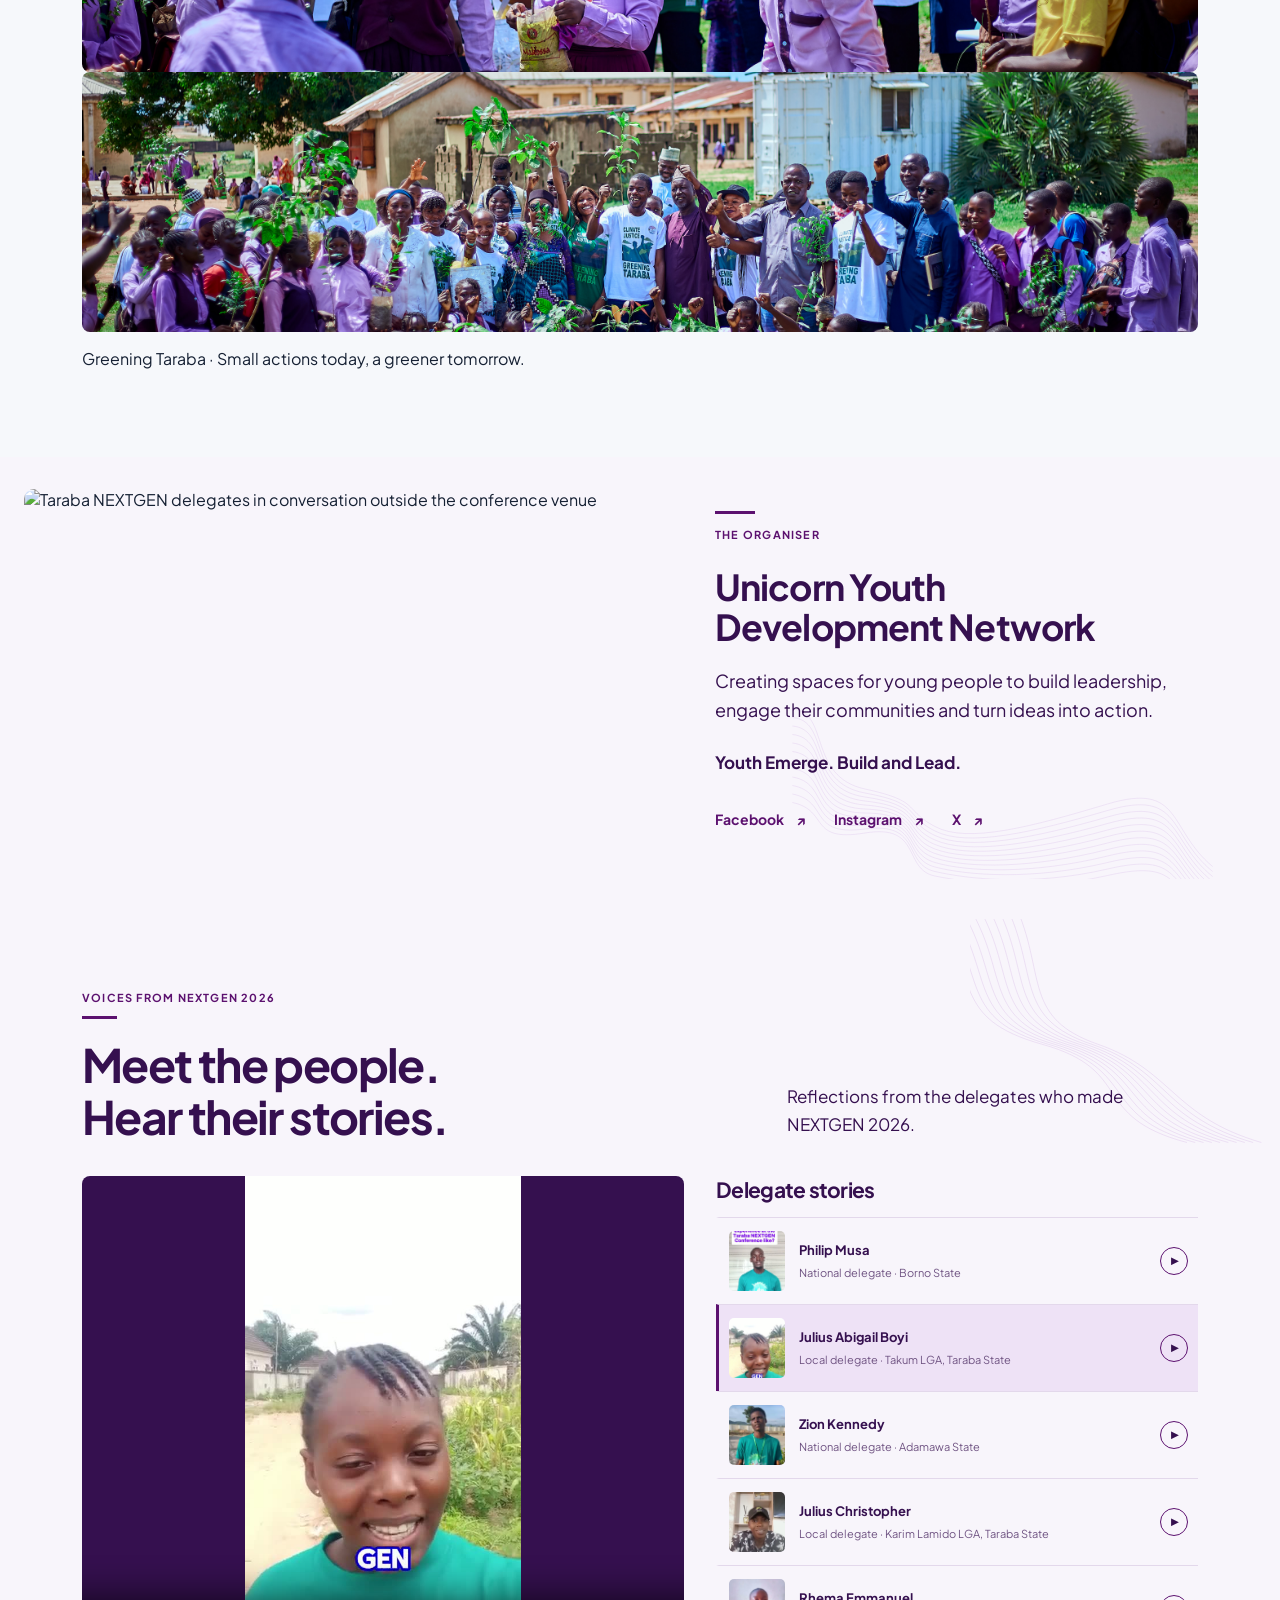
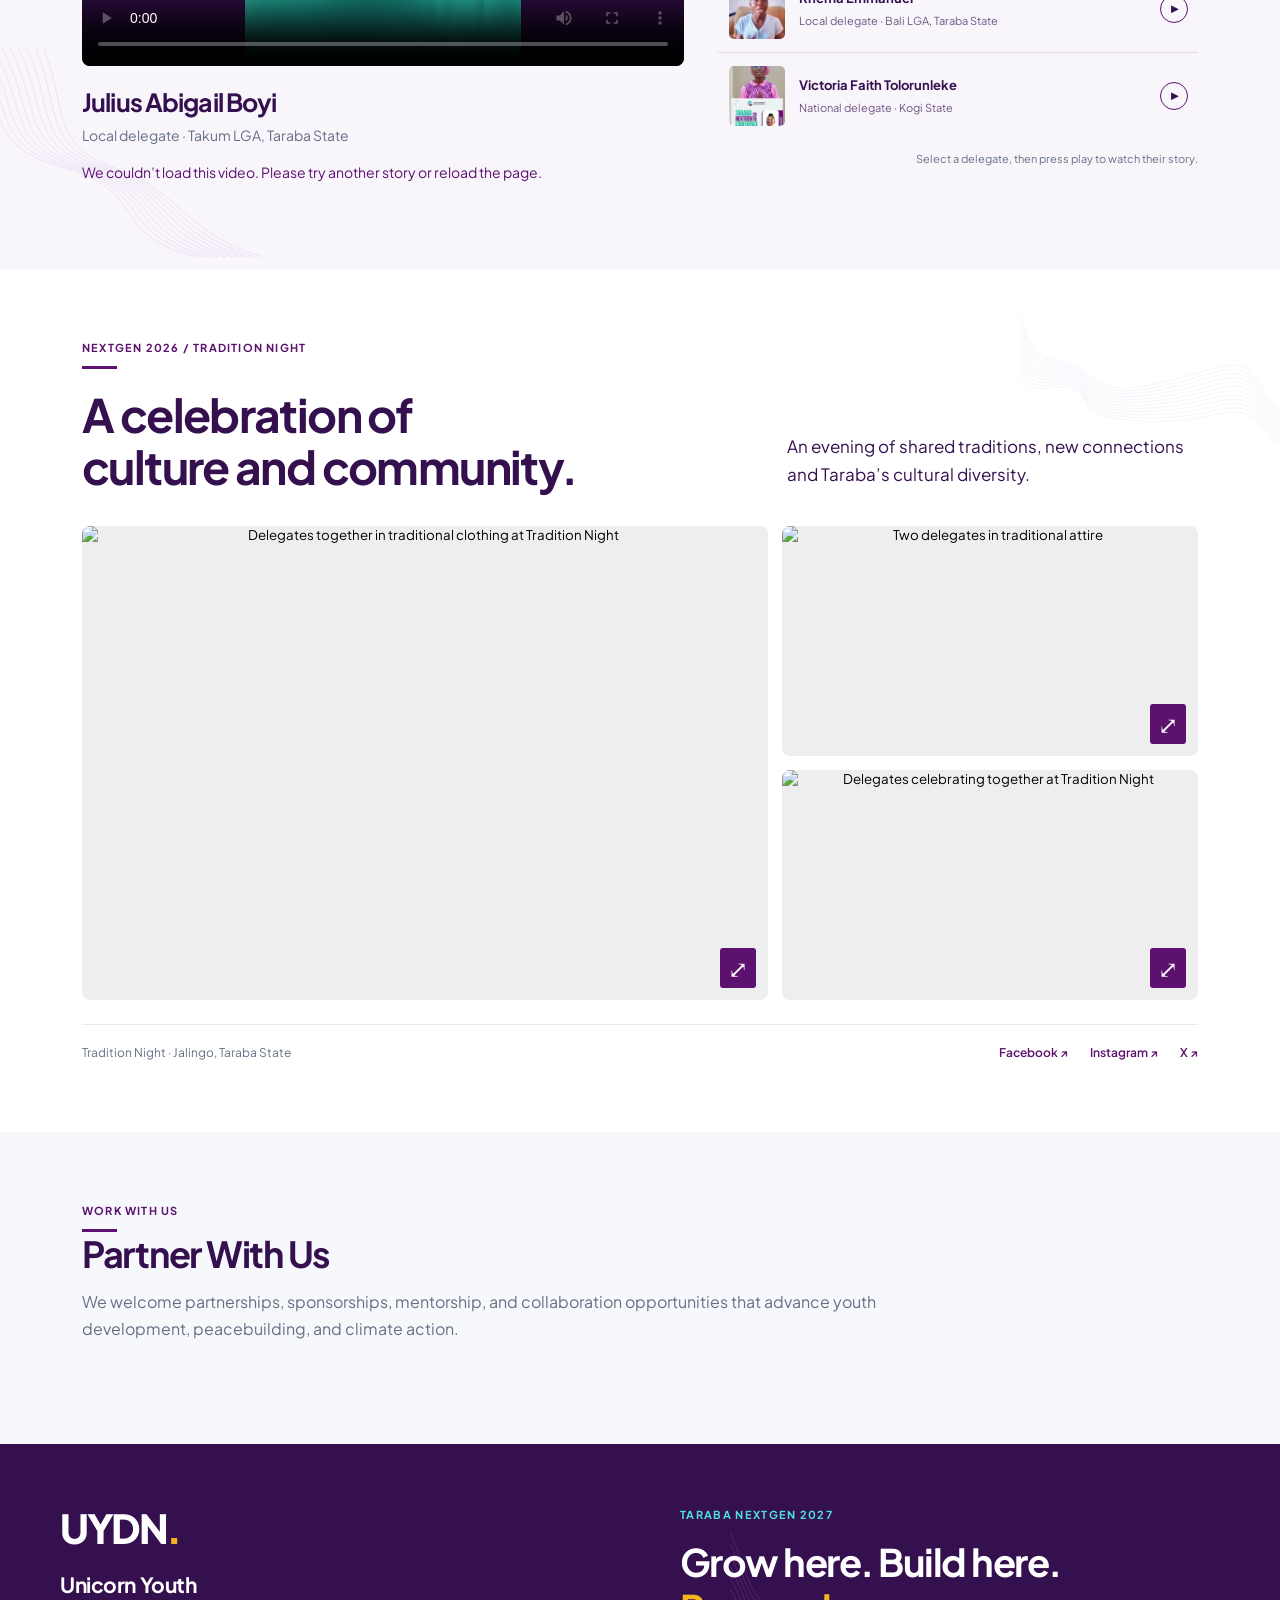
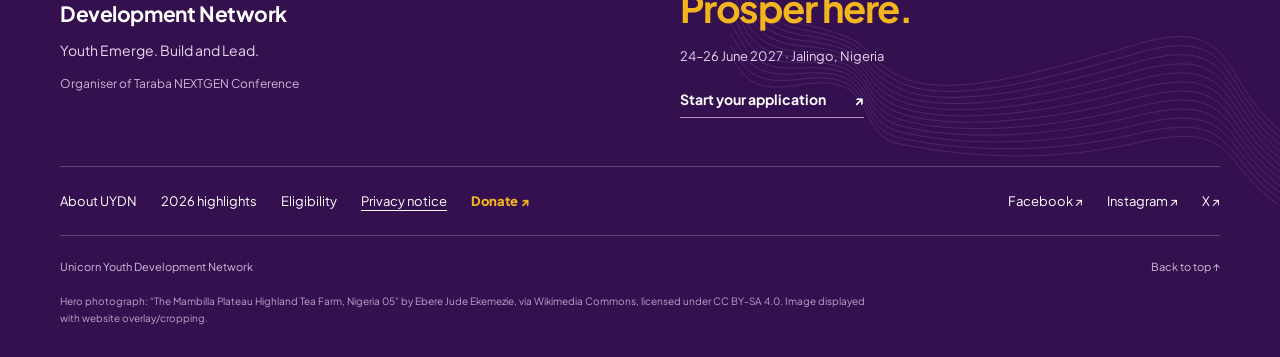
==== commit 6d27b35d: "Update index.html" ====
--- a/index.html
+++ b/index.html
@@ -7,6 +7,8 @@
 <meta property="og:description" content="Grow Here. Build Here. Prosper Here. Join young people and women transforming agriculture into jobs, enterprise and climate solutions in Taraba State, Nigeria.">
 <meta property="og:url" content="https://unicornyouthdevelopmentnetwork.org/">
 <meta property="og:type" content="website">
+<meta property="og:site_name" content="Unicorn Youth Development Network">
+<script type="application/ld+json">{"@context":"https://schema.org","@type":"WebSite","name":"Unicorn Youth Development Network","alternateName":["UYDN","Taraba NEXTGEN Conference"],"url":"https://unicornyouthdevelopmentnetwork.org/"}</script>
 <style>
 :root{--p:#5c116f;--p2:#35104f;--t:#04a9b8;--g:#0bb77a;--gold:#f2b51d;--ink:#152033;--muted:#667085;--bg:#f6f8fb;--line:#e6e9ef}*{box-sizing:border-box}html{scroll-behavior:smooth}body{margin:0;font-family:Inter,Segoe UI,Arial,sans-serif;color:var(--ink);background:var(--bg)}a{text-decoration:none;color:inherit}.top{height:5px;background:linear-gradient(90deg,var(--t),var(--g),var(--gold),var(--p))}header{position:sticky;top:0;z-index:20;background:rgba(255,255,255,.96);backdrop-filter:blur(12px);border-bottom:1px solid #edf0f3}.nav{max-width:1160px;margin:auto;padding:11px 22px;display:flex;align-items:center;justify-content:space-between;gap:20px}.brand{display:flex;align-items:center;gap:11px}.brand img{width:52px;height:52px;object-fit:contain}.brand b{display:block;color:var(--p);font-size:15px}.brand small{color:var(--muted)}nav{display:flex;gap:22px;align-items:center;font-size:14px;color:#475467}.btn{display:inline-block;padding:12px 18px;border-radius:999px;background:linear-gradient(90deg,var(--p),#7d178e);color:#fff;font-weight:800;border:0;cursor:pointer}.hero{position:relative;min-height:680px;display:flex;align-items:center;color:white;background:linear-gradient(90deg,rgba(29,6,48,.94),rgba(59,12,77,.76),rgba(0,0,0,.22)),url('images/mambilla-tea-farm.jpg') center/cover}.hero .inner{max-width:1160px;margin:auto;width:100%;padding:70px 22px}.tag{display:inline-flex;padding:8px 12px;border:1px solid rgba(255,255,255,.32);border-radius:999px;background:rgba(255,255,255,.12);font-size:13px;font-weight:800}.hero h1{font-size:25px;line-height:1;max-width:920px;margin:20px 0 10px}.hero h1 span{color:#4ee0df}.theme{font-size:27px;font-weight:900;margin:12px 0;color:#fff}.theme b:nth-child(1){color:#4ee0df}.theme b:nth-child(2){color:#4ee79a}.theme b:nth-child(3){color:#ffd45a}.hero p{max-width:800px;font-size:18px;line-height:1.65;color:#f3eefa}.facts{display:flex;gap:18px;flex-wrap:wrap;margin:24px 0}.fact{padding:11px 14px;border:1px solid rgba(255,255,255,.2);border-radius:14px;background:rgba(255,255,255,.09);font-weight:700}.quote{max-width:820px;margin-top:24px;padding:17px 20px;border-left:4px solid var(--gold);background:rgba(0,0,0,.18);border-radius:0 14px 14px 0;font-size:18px;font-style:italic}.actions{display:flex;gap:12px;flex-wrap:wrap;margin-top:26px}.actions .secondary{background:white;color:var(--p)}.section{max-width:1160px;margin:auto;padding:72px 22px}.section h2{font-size:36px;color:var(--p2);margin:0 0 12px}.lead{color:var(--muted);line-height:1.7;max-width:850px;margin:0 0 30px}.cards{display:grid;grid-template-columns:repeat(4,1fr);gap:16px}.mini{background:#fff;border:1px solid var(--line);border-radius:18px;padding:22px;box-shadow:0 8px 24px rgba(16,24,40,.04)}.mini .icon{width:40px;height:40px;border-radius:12px;background:#f3e9f5;color:var(--p);display:grid;place-items:center;font-weight:900;margin-bottom:14px}.mini h3{margin:0 0 8px;font-size:16px}.mini p{margin:0;color:var(--muted);font-size:14px;line-height:1.55}.about{display:grid;grid-template-columns:1fr 1fr;gap:32px;align-items:center}.about img{width:100%;border-radius:24px;display:block;box-shadow:0 20px 50px rgba(26,31,44,.12)}.socials{display:flex;gap:10px;flex-wrap:wrap}.social{display:inline-flex;align-items:center;gap:8px;padding:10px 14px;border-radius:999px;color:#fff!important;font-weight:800}.social svg{width:19px;height:19px;fill:currentColor}.facebook{background:#1877F2}.instagram{background:linear-gradient(45deg,#FEDA75,#FA7E1E,#D62976,#962FBF,#4F5BD5)}.twitter{background:#000}.recap{background:#fff}.recapbox{display:grid;grid-template-columns:1.15fr .85fr;min-height:430px;border-radius:28px;overflow:hidden;background:var(--p2);color:white}.recapimg{background:url('images/welcome.jpg') center/cover}.recaptxt{padding:46px;display:flex;flex-direction:column;justify-content:center}.recaptxt .year{color:#4ee0df;font-weight:900}.recaptxt h2{color:white;margin:10px 0 14px}.recaptxt p{color:#e8dded;line-height:1.7}.formwrap{max-width:960px;margin:auto;background:#fff;border:1px solid var(--line);border-radius:24px;overflow:hidden;box-shadow:0 18px 50px rgba(16,24,40,.07)}.formhead{padding:28px 32px;background:linear-gradient(110deg,var(--p2),var(--p));color:#fff}.formhead h2{color:#fff;font-size:27px;margin:0 0 8px}.formhead p{margin:0;color:#eadfed}.progress-wrap{padding:20px 32px 0}.progress-meta{display:flex;justify-content:space-between;font-size:13px;font-weight:800;color:var(--p);margin-bottom:8px}.progress{height:9px;background:#eee;border-radius:99px;overflow:hidden}.progress span{display:block;height:100%;width:20%;background:linear-gradient(90deg,var(--t),var(--g));transition:.25s}.form{padding:32px}.step{display:none}.step.active{display:block}.form h3{color:var(--p);margin:6px 0 20px}.grid{display:grid;grid-template-columns:1fr 1fr;gap:17px}.full{grid-column:1/-1}label,.label{display:block;font-size:13px;font-weight:800;margin-bottom:7px;color:#344054}input,select,textarea{width:100%;background:#fff;color:#152033;border:1.5px solid #cfd4dc;border-radius:11px;padding:12px 13px;font:inherit;outline:none;transition:border-color .2s,box-shadow .2s}input::placeholder,textarea::placeholder{color:#98a2b3}select{color:#344054}input:focus,select:focus,textarea:focus{background:#fff;border-color:var(--p);box-shadow:0 0 0 3px rgba(92,17,111,.10)}textarea{min-height:125px;resize:vertical}.options{display:grid;grid-template-columns:repeat(2,1fr);gap:9px}.option{display:flex;align-items:flex-start;gap:8px;border:1px solid var(--line);padding:10px 11px;border-radius:11px;font-weight:500;margin:0}.option input{width:auto;margin-top:3px}.noticebox{padding:16px;border-radius:14px;background:#fff8e6;border:1px solid #f7d98b;color:#664d03;line-height:1.55;margin-bottom:20px}.international{background:#eef8ff;border-color:#b8ddf5;color:#174d6b}.navbuttons{display:flex;justify-content:space-between;gap:12px;margin-top:28px}.next,.back,.submit{padding:13px 20px;border:0;border-radius:12px;font-weight:900;cursor:pointer}.next,.submit{background:linear-gradient(90deg,var(--t),var(--g));color:#fff;margin-left:auto}.back{background:#eef0f3;color:#344054}.submit{width:auto}.conditional{display:none;margin-top:12px}.counter{font-size:12px;color:var(--muted);margin-top:5px}.success{display:none;background:#ecfdf3;border:1px solid #abefc6;color:#067647;padding:18px;border-radius:12px;margin-top:18px}.fieldhelp{display:block;margin-top:6px;color:#7b8190;font-size:11px;line-height:1.4}.notice{font-size:12px;color:#98a2b3;margin-top:12px}footer{background:#1d0b29;color:#ddd;padding:42px 22px}.foot{max-width:1160px;margin:auto;display:flex;justify-content:space-between;gap:30px;align-items:center}.foot strong{color:white}.foot p{margin:6px 0 0;color:#b9aebf;font-size:13px}.foot .social{padding:9px 12px}@media(max-width:850px){nav a:not(.btn){display:none}.hero{min-height:650px}.hero h1{font-size:43px}.cards{grid-template-columns:1fr 1fr}.about,.recapbox{grid-template-columns:1fr}.recapimg{min-height:320px}.grid{grid-template-columns:1fr}.full{grid-column:auto}.foot{flex-direction:column;align-items:flex-start}}@media(max-width:520px){.brand small{display:none}.brand b{font-size:12px}.nav{padding:9px 14px}.hero .inner,.section{padding-left:16px;padding-right:16px}.hero h1{font-size:36px}.theme{font-size:23px}.facts{display:grid}.cards,.options{grid-template-columns:1fr}.form{padding:20px}.formhead{padding:24px 20px}.progress-wrap{padding:18px 20px 0}.recaptxt{padding:30px}.section h2{font-size:30px}.navbuttons{position:sticky;bottom:0;background:#fff;padding:12px 0 2px}}
 
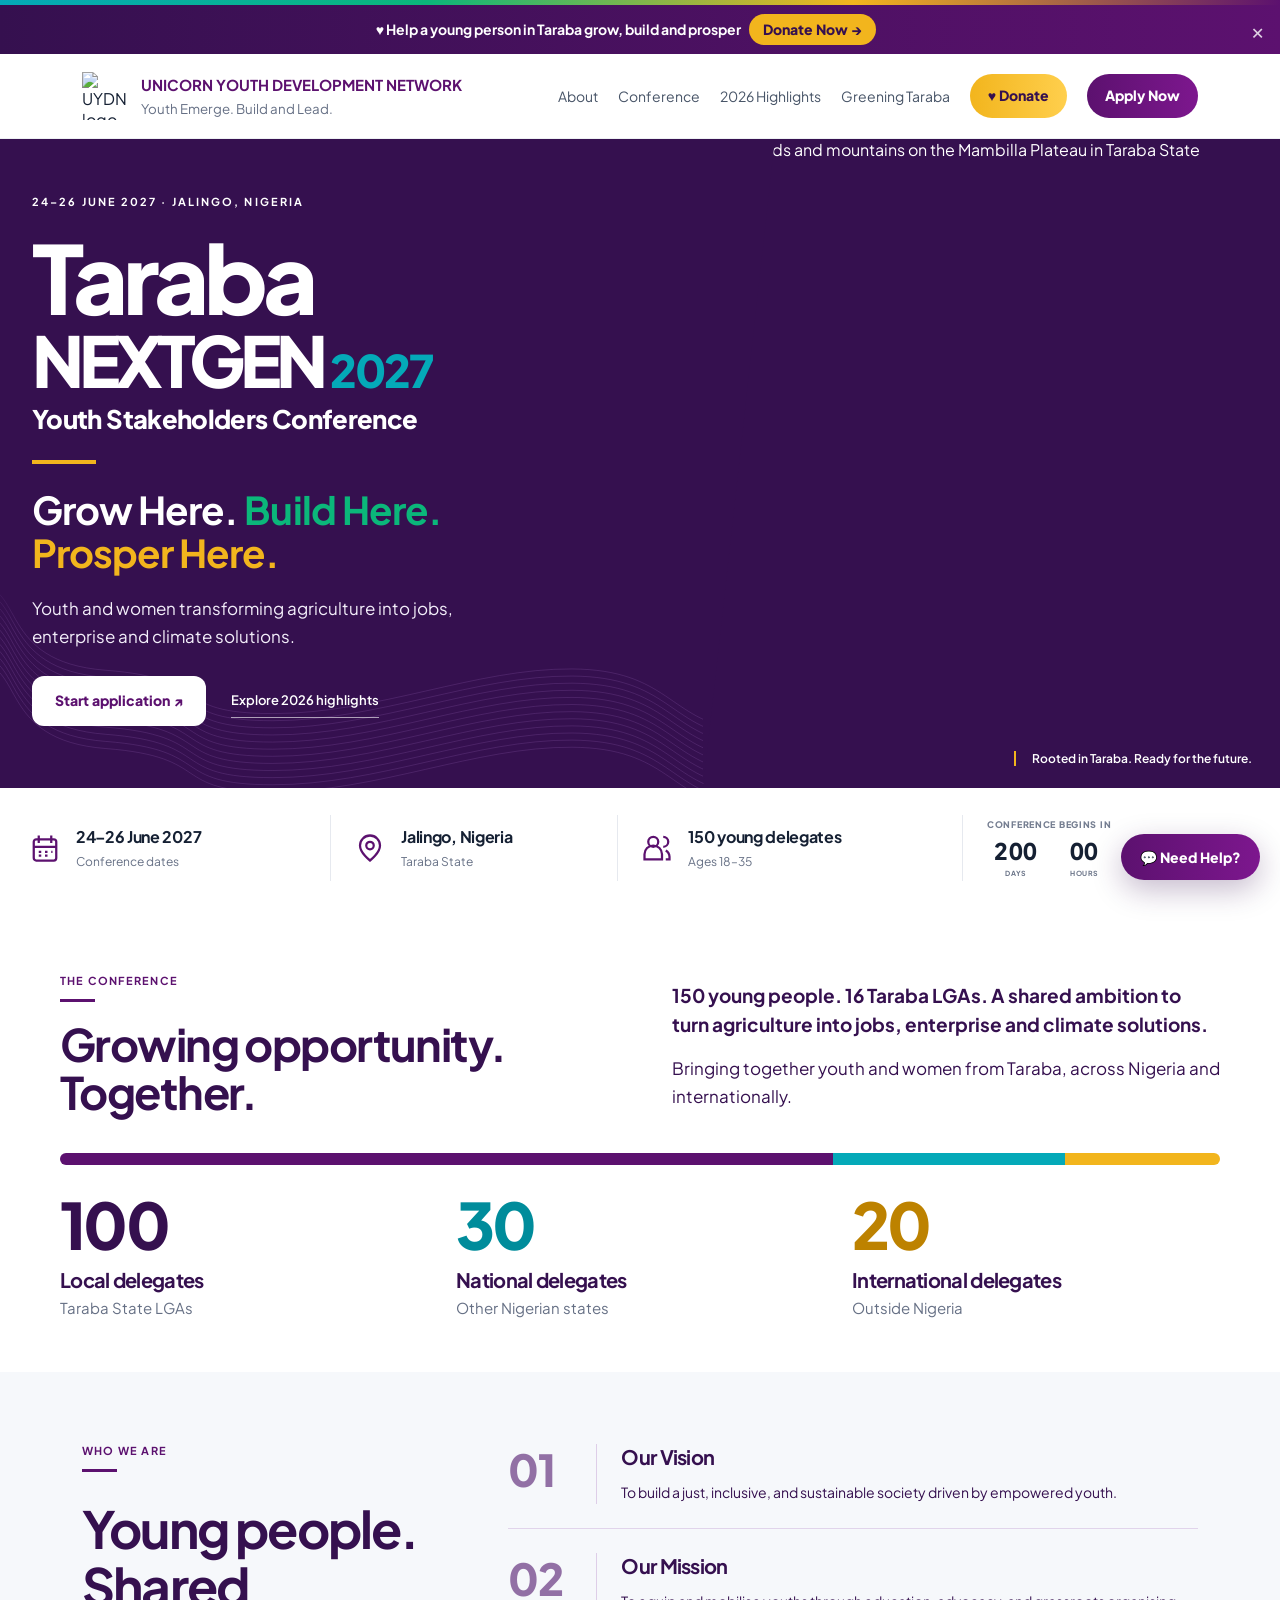
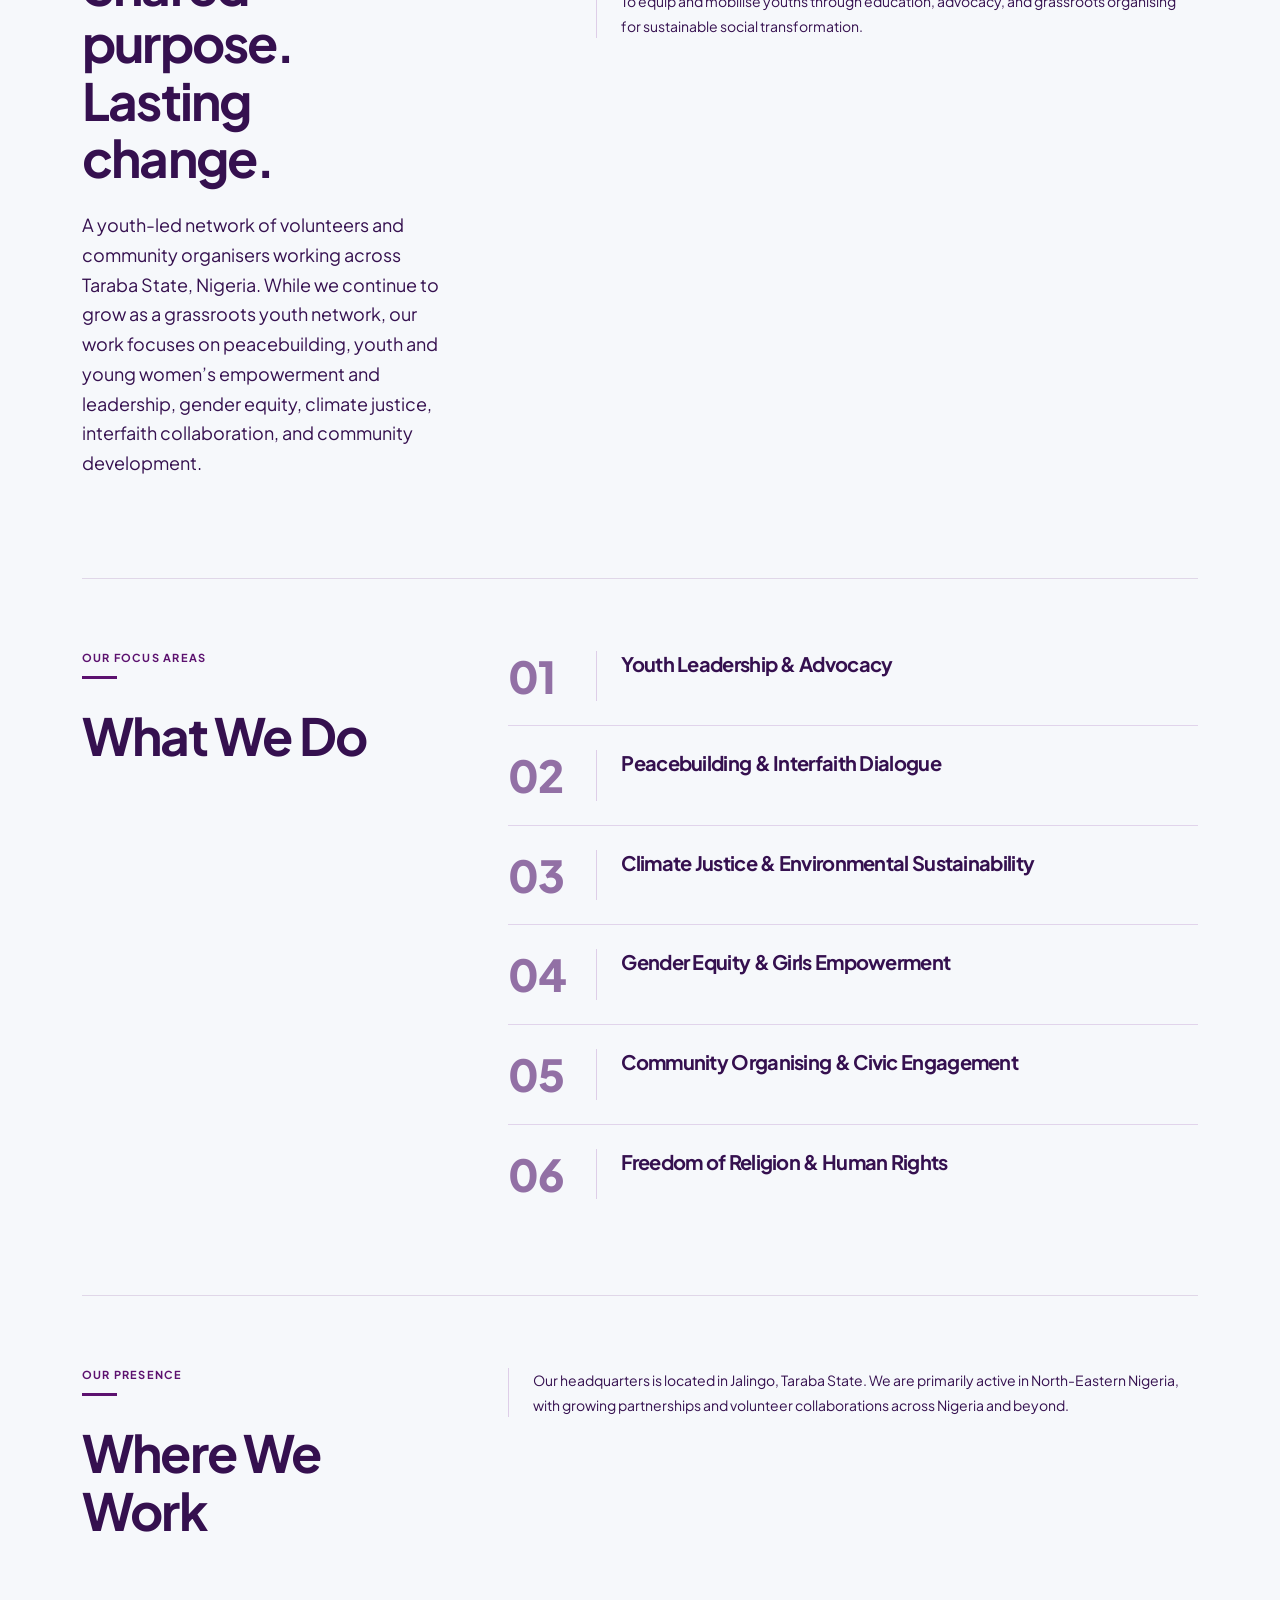
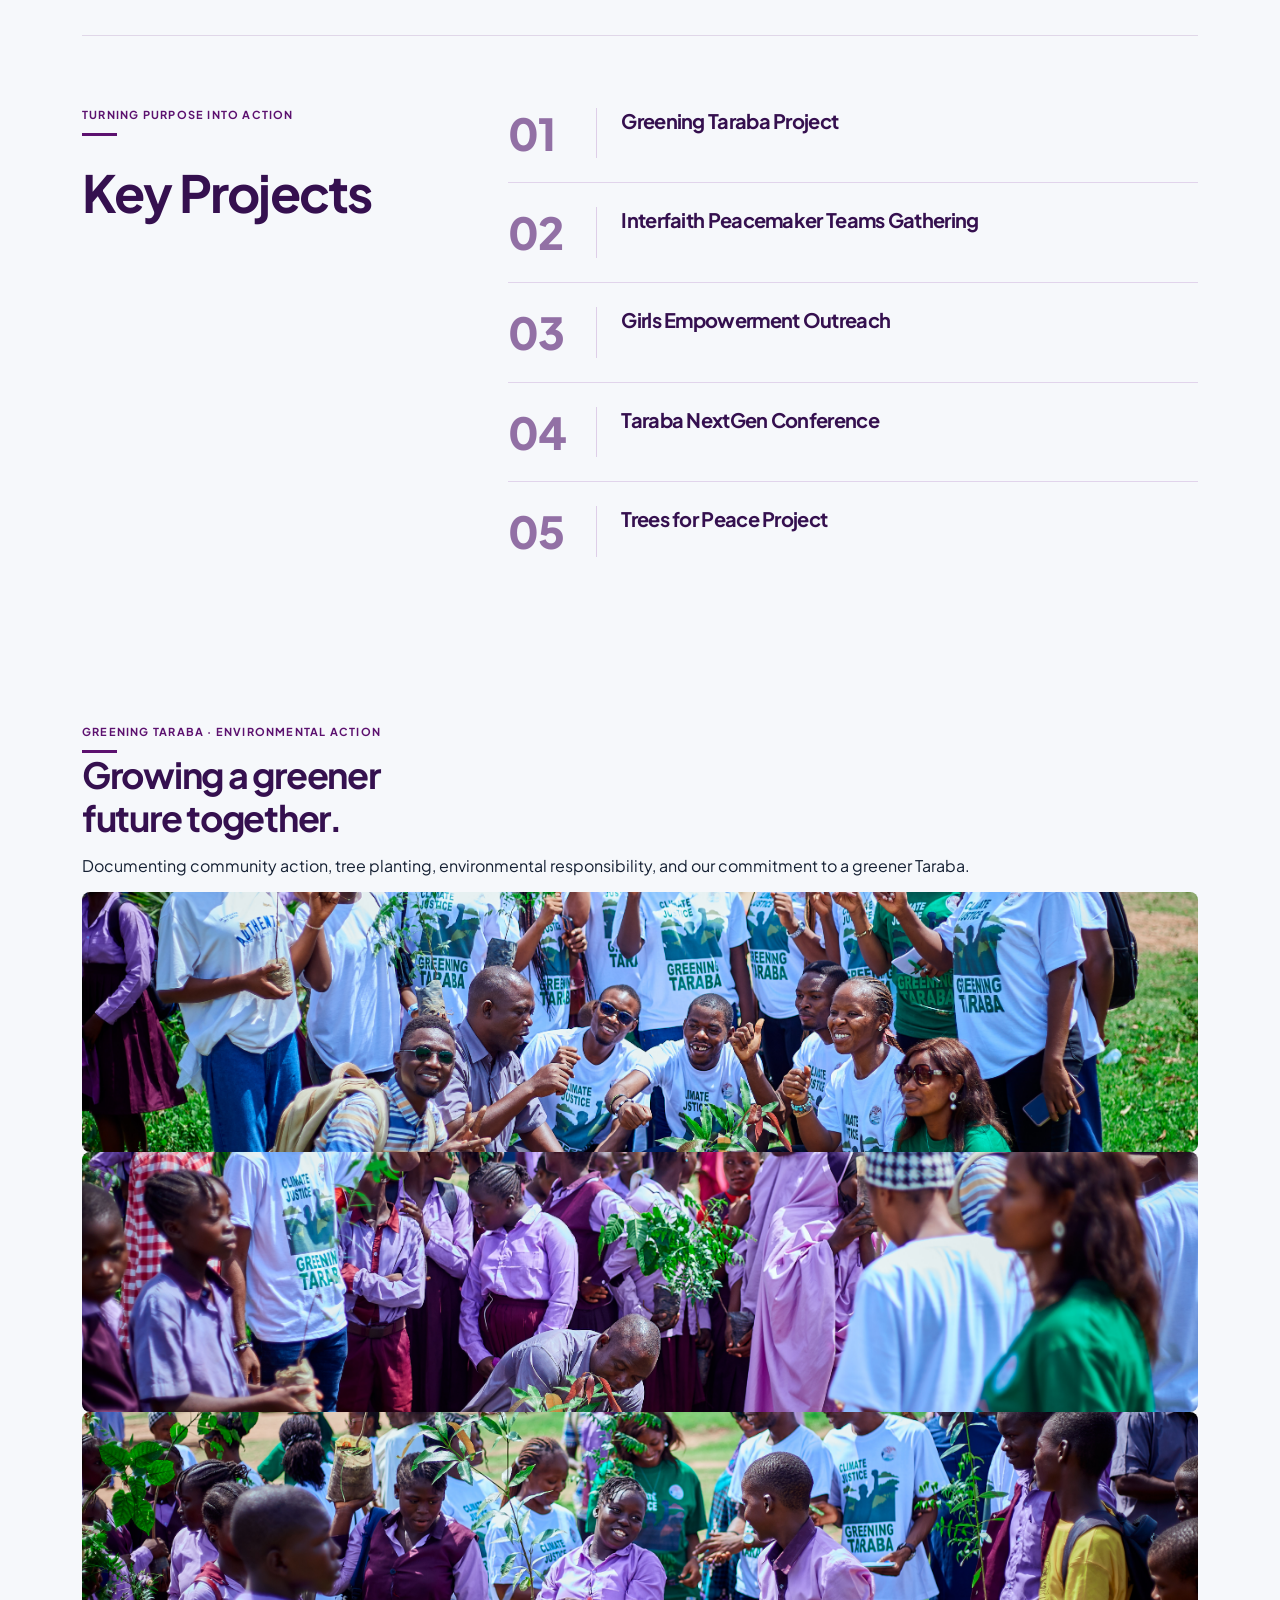
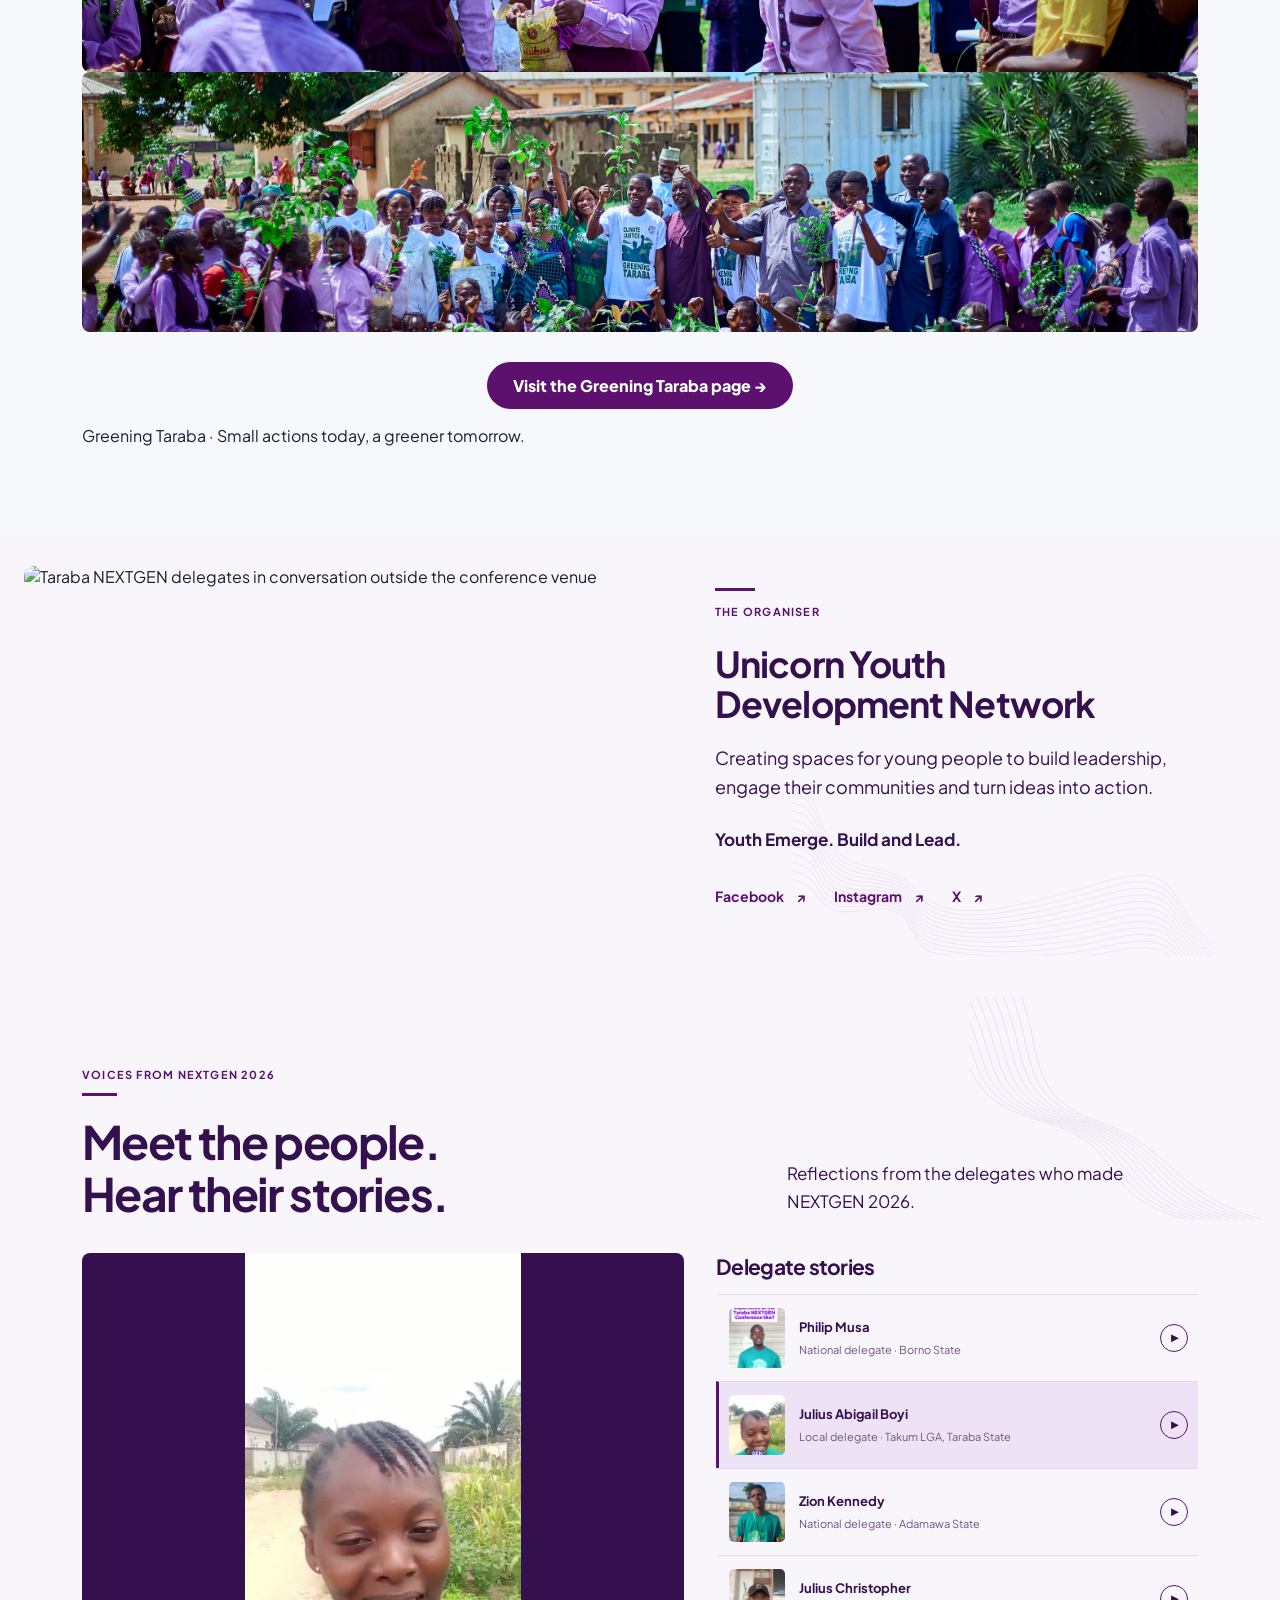
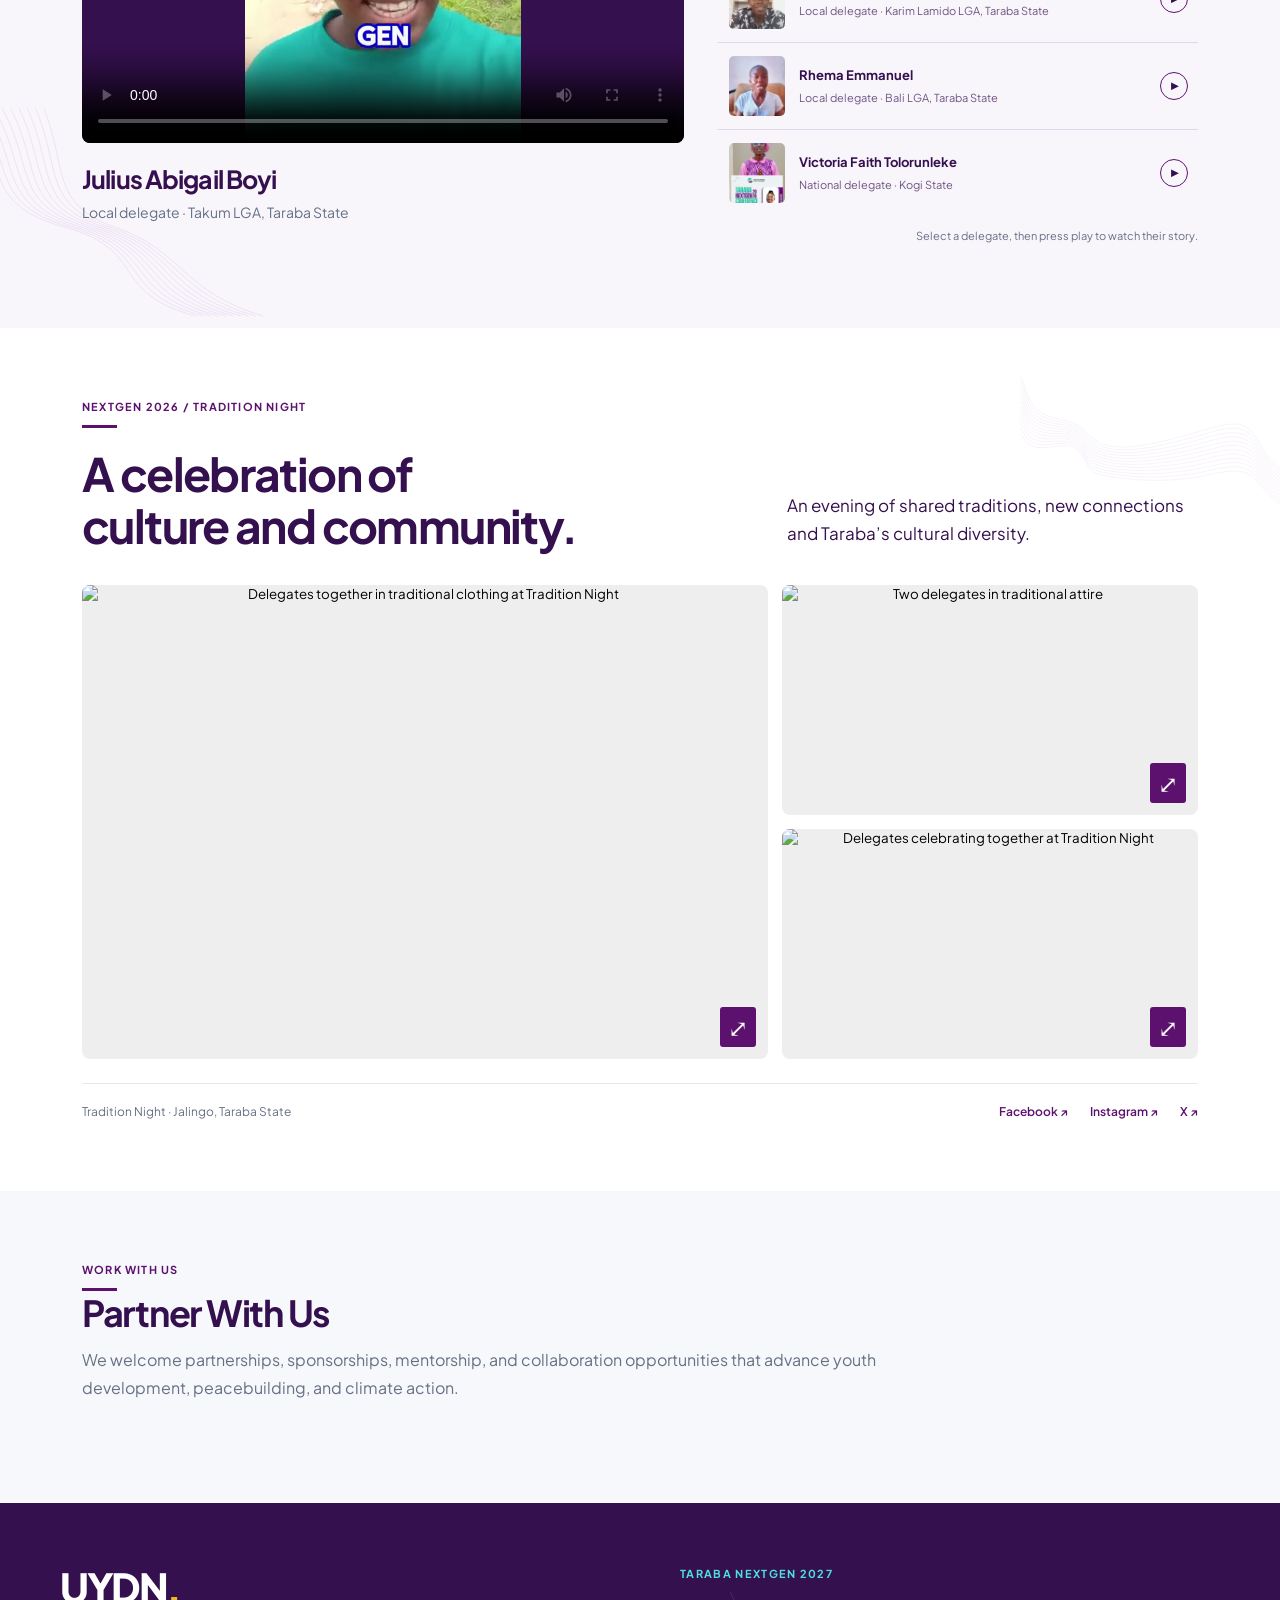
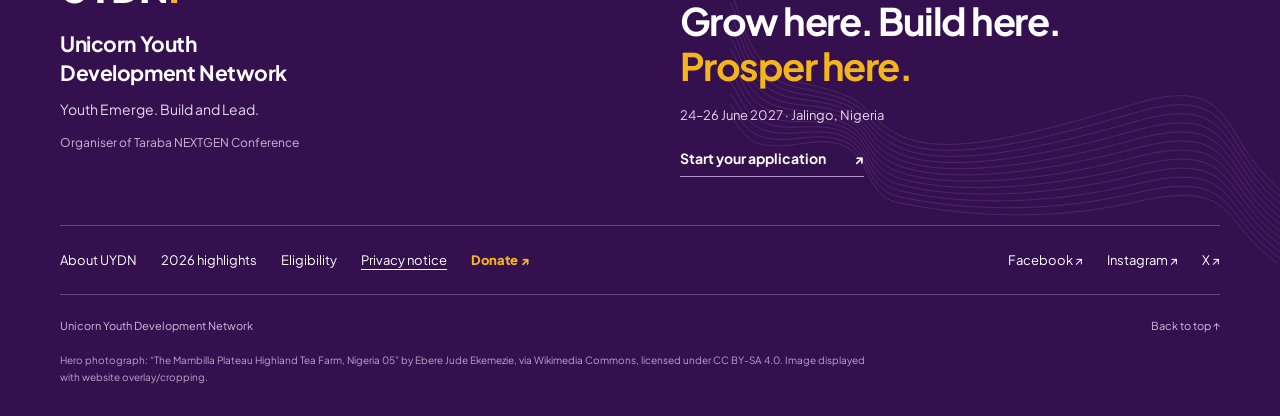
==== commit 0890a060: "Update index.html" ====
--- a/index.html
+++ b/index.html
@@ -230,7 +230,7 @@
 .wag-btn:hover{filter:brightness(.96)}
 @media(max-width:520px){.wagroup .wag-btn{width:100%}}
 .recap[hidden],#eligibility[hidden],#apply[hidden]{display:none!important}
-</style><link rel="stylesheet" href="conference.css?v=20261019-motion"></head><body><div class="top"></div><header><div class="nav"><a class="brand" href="#home"><img src="images/uydn-logo.png" alt="UYDN logo"><div><b>UNICORN YOUTH DEVELOPMENT NETWORK</b><small>Youth Emerge. Build and Lead.</small></div></a><button class="menu-toggle" type="button" aria-expanded="false" aria-controls="primary-nav" hidden>Menu <span aria-hidden="true">☰</span></button><nav id="primary-nav" aria-label="Main navigation"><a href="#about-us">About</a><a href="#details">Conference</a><a href="2026-highlights.html">2026 Highlights</a><a class="btn" href="#apply">Apply Now</a></nav></div></header>
+</style><link rel="stylesheet" href="conference.css?v=20261019-motion"></head><body><div class="top"></div><header><div class="nav"><a class="brand" href="#home"><img src="images/uydn-logo.png" alt="UYDN logo"><div><b>UNICORN YOUTH DEVELOPMENT NETWORK</b><small>Youth Emerge. Build and Lead.</small></div></a><button class="menu-toggle" type="button" aria-expanded="false" aria-controls="primary-nav" hidden>Menu <span aria-hidden="true">☰</span></button><nav id="primary-nav" aria-label="Main navigation"><a href="#about-us">About</a><a href="#details">Conference</a><a href="2026-highlights.html">2026 Highlights</a><a href="greening-taraba.html">Greening Taraba</a><a class="btn" href="#apply">Apply Now</a></nav></div></header>
 <section class="hero" id="home"><div class="hero-stage"><div class="hero-copy"><div class="hero-date">24–26 JUNE 2027 · JALINGO, NIGERIA</div><h1><span class="hero-place">Taraba</span><span class="hero-name">NEXTGEN <span class="hero-year">2027</span></span><span class="hero-subtitle">Youth Stakeholders Conference</span></h1><div class="hero-rule" aria-hidden="true"></div><div class="theme"><b>Grow Here.</b> <b>Build Here.</b><br><b>Prosper Here.</b></div><p>Youth and women transforming agriculture into jobs, enterprise and climate solutions.</p><div class="actions"><a class="btn" href="#apply">Start application ↗</a><a class="hero-archive" href="2026-highlights.html">Explore 2026 highlights</a></div></div><figure class="hero-photo"><img src="images/mambilla-tea-farm.jpg" alt="Tea fields and mountains on the Mambilla Plateau in Taraba State"><figcaption>Rooted in Taraba. Ready for the future.</figcaption></figure></div><div class="hero-info"><div class="hero-info-inner"><div class="hero-info-item"><svg viewBox="0 0 24 24" aria-hidden="true"><rect x="3" y="5" width="18" height="17" rx="2"/><path d="M7 2v6m10-6v6M3 11h18m-14 4h2m3 0h2m3 0h1M7 18h2m3 0h2"/></svg><div><strong>24–26 June 2027</strong><span>Conference dates</span></div></div><div class="hero-info-item"><svg viewBox="0 0 24 24" aria-hidden="true"><path d="M20 10c0 6-8 12-8 12S4 16 4 10a8 8 0 1 1 16 0Z"/><circle cx="12" cy="10" r="3"/></svg><div><strong>Jalingo, Nigeria</strong><span>Taraba State</span></div></div><div class="hero-info-item"><svg viewBox="0 0 24 24" aria-hidden="true"><circle cx="9" cy="7" r="4"/><path d="M2 21v-4a7 7 0 0 1 14 0v4H2Zm15-18a4 4 0 0 1 0 8m2 3a6 6 0 0 1 3 5v2h-3"/></svg><div><strong>150 young delegates</strong><span>Ages 18–35</span></div></div><div class="hero-info-item hero-timer"><div class="uydn-cd" id="uydnCountdown" role="timer" aria-label="Countdown to the Taraba NEXTGEN Conference 2027"><div class="uydn-cd-label" id="cdLabel">Conference begins in</div><div class="uydn-cd-grid" id="cdGrid"><div class="uydn-cd-box"><b id="cdD">--</b><span>Days</span></div><div class="uydn-cd-box"><b id="cdH">--</b><span>Hours</span></div><div class="uydn-cd-box"><b id="cdM">--</b><span>Minutes</span></div><div class="uydn-cd-box"><b id="cdS">--</b><span>Seconds</span></div></div><div class="uydn-cd-msg" id="cdMsg" hidden></div></div></div></div></div></section>
 <section class="section conference-overview" id="details"><div class="overview-heading"><div><span class="section-kicker">The conference</span><h2>Growing opportunity.<br>Together.</h2></div><div class="overview-intro"><p><strong>150 young people. 16 Taraba LGAs. A shared ambition to turn agriculture into jobs, enterprise and climate solutions.</strong></p><p>Bringing together youth and women from Taraba, across Nigeria and internationally.</p></div></div><div class="delegate-bar" aria-hidden="true"><span></span><span></span><span></span></div><ul class="delegate-breakdown" aria-label="Delegate allocation"><li><strong>100</strong><h3>Local delegates</h3><span>Taraba State LGAs</span></li><li><strong>30</strong><h3>National delegates</h3><span>Other Nigerian states</span></li><li><strong>20</strong><h3>International delegates</h3><span>Outside Nigeria</span></li></ul></section>
 <!-- UYDN ABOUT US -->
@@ -306,6 +306,9 @@
         <span class="tree-photo-expand" aria-hidden="true">↗</span>
       </button>
     </div>
+    <p style="text-align:center;margin:30px 0 0">
+      <a href="greening-taraba.html" style="display:inline-block;background:#5c116f;color:#fff;font-weight:800;text-decoration:none;padding:13px 26px;border-radius:999px">Visit the Greening Taraba page →</a>
+    </p>
 
     <p class="tree-gallery-footer">
       Greening Taraba · Small actions today, a greener tomorrow.
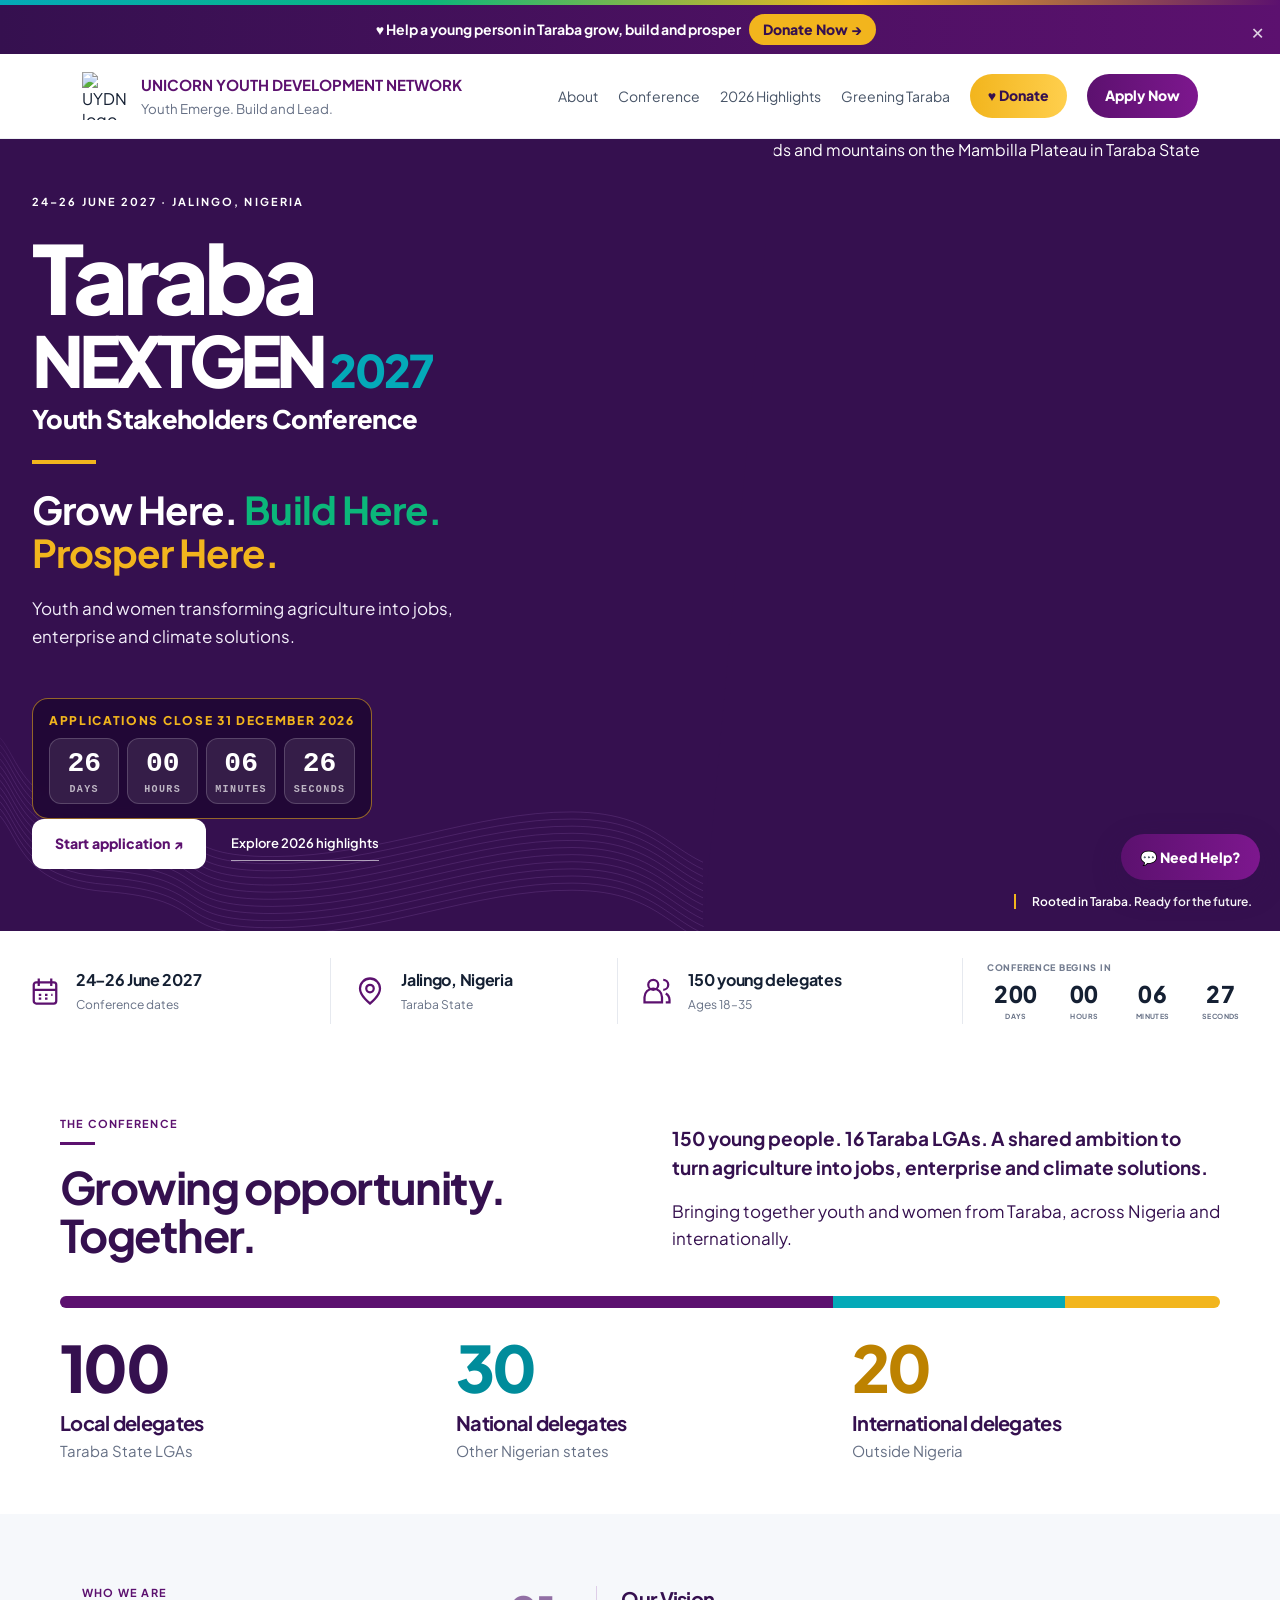
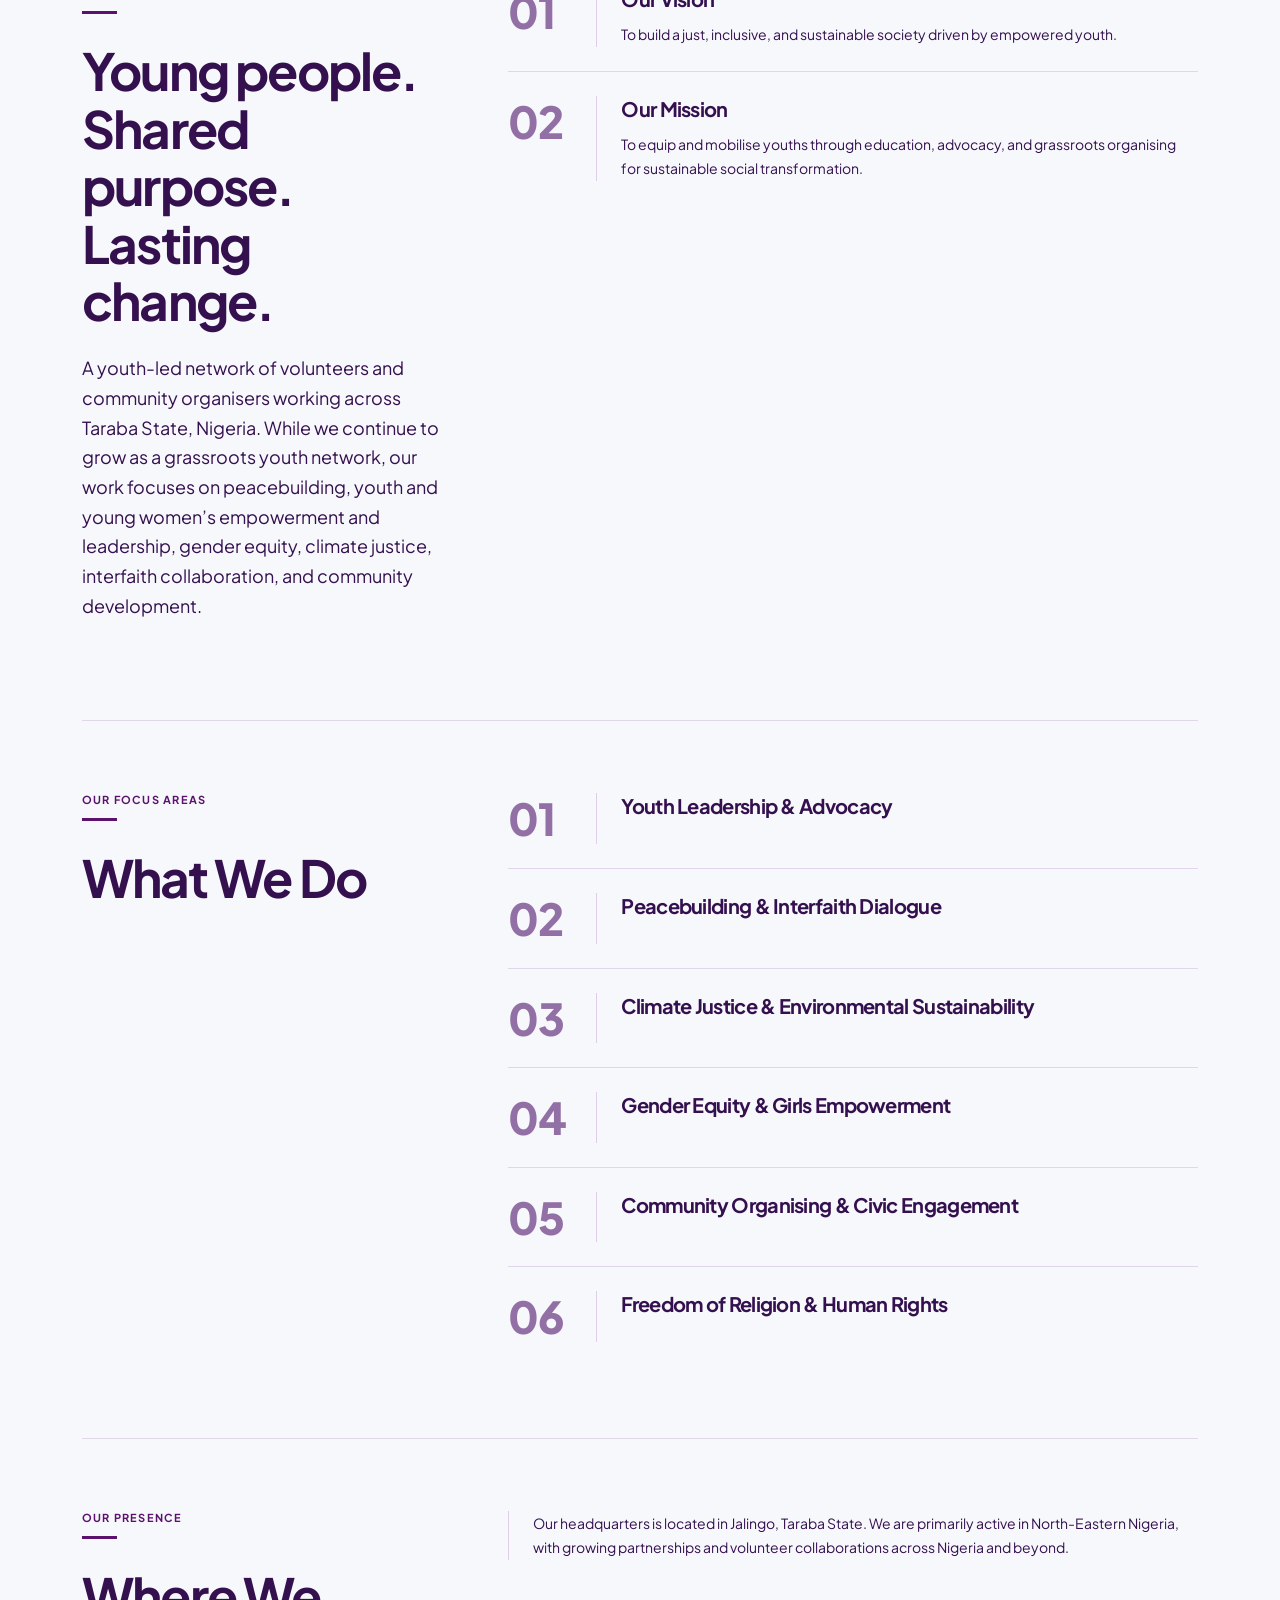
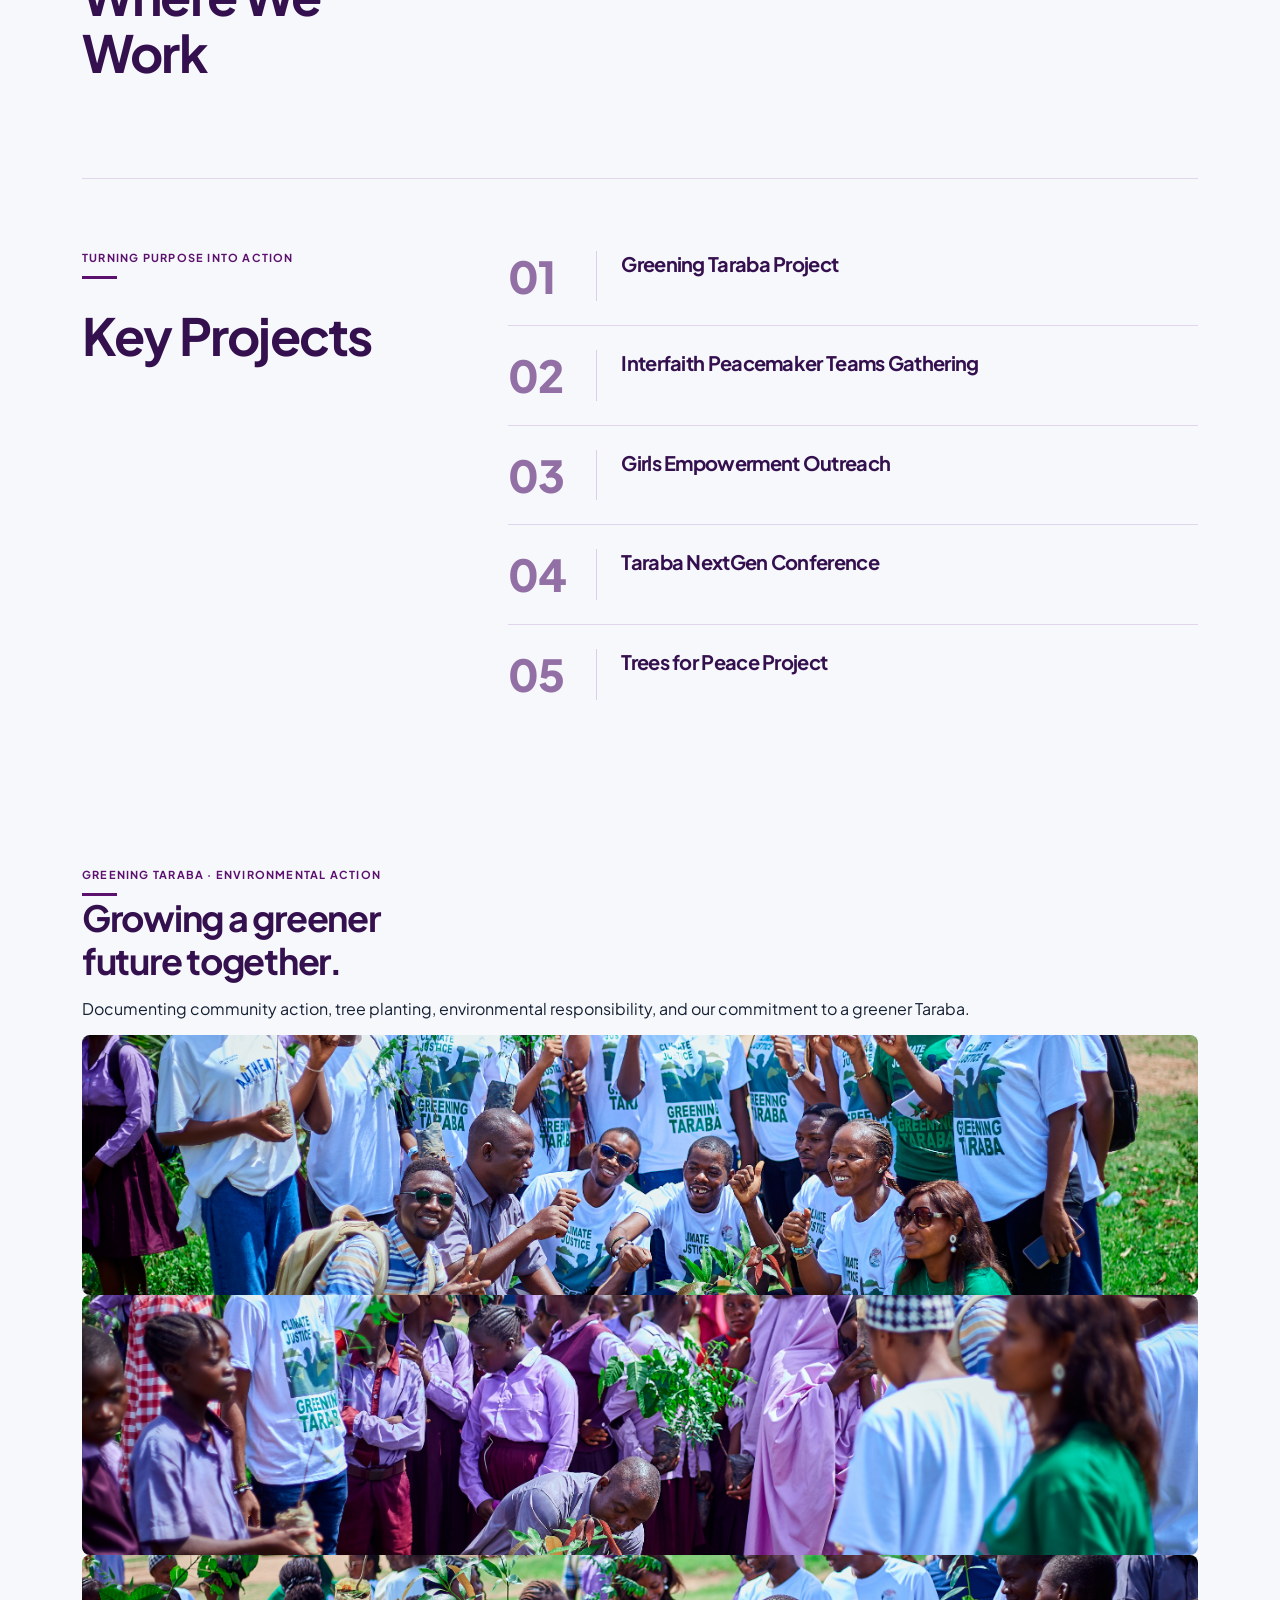
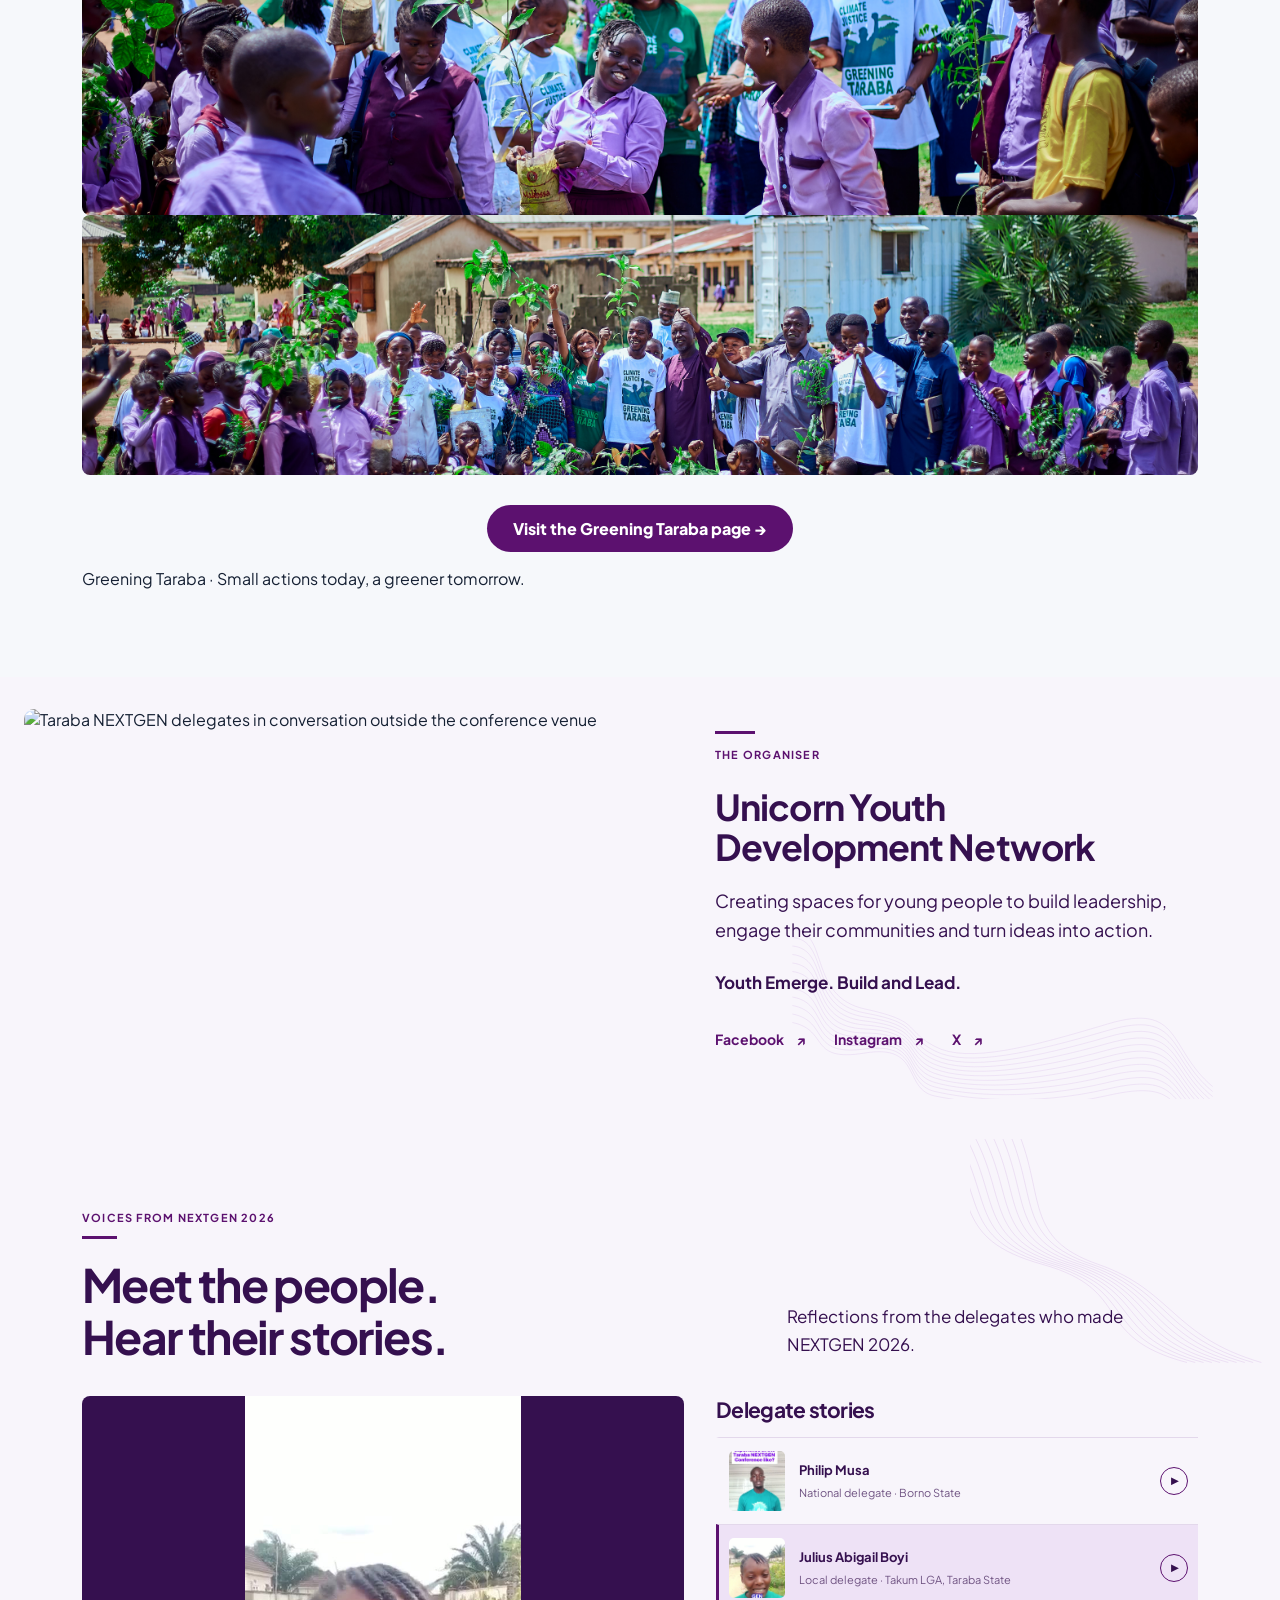
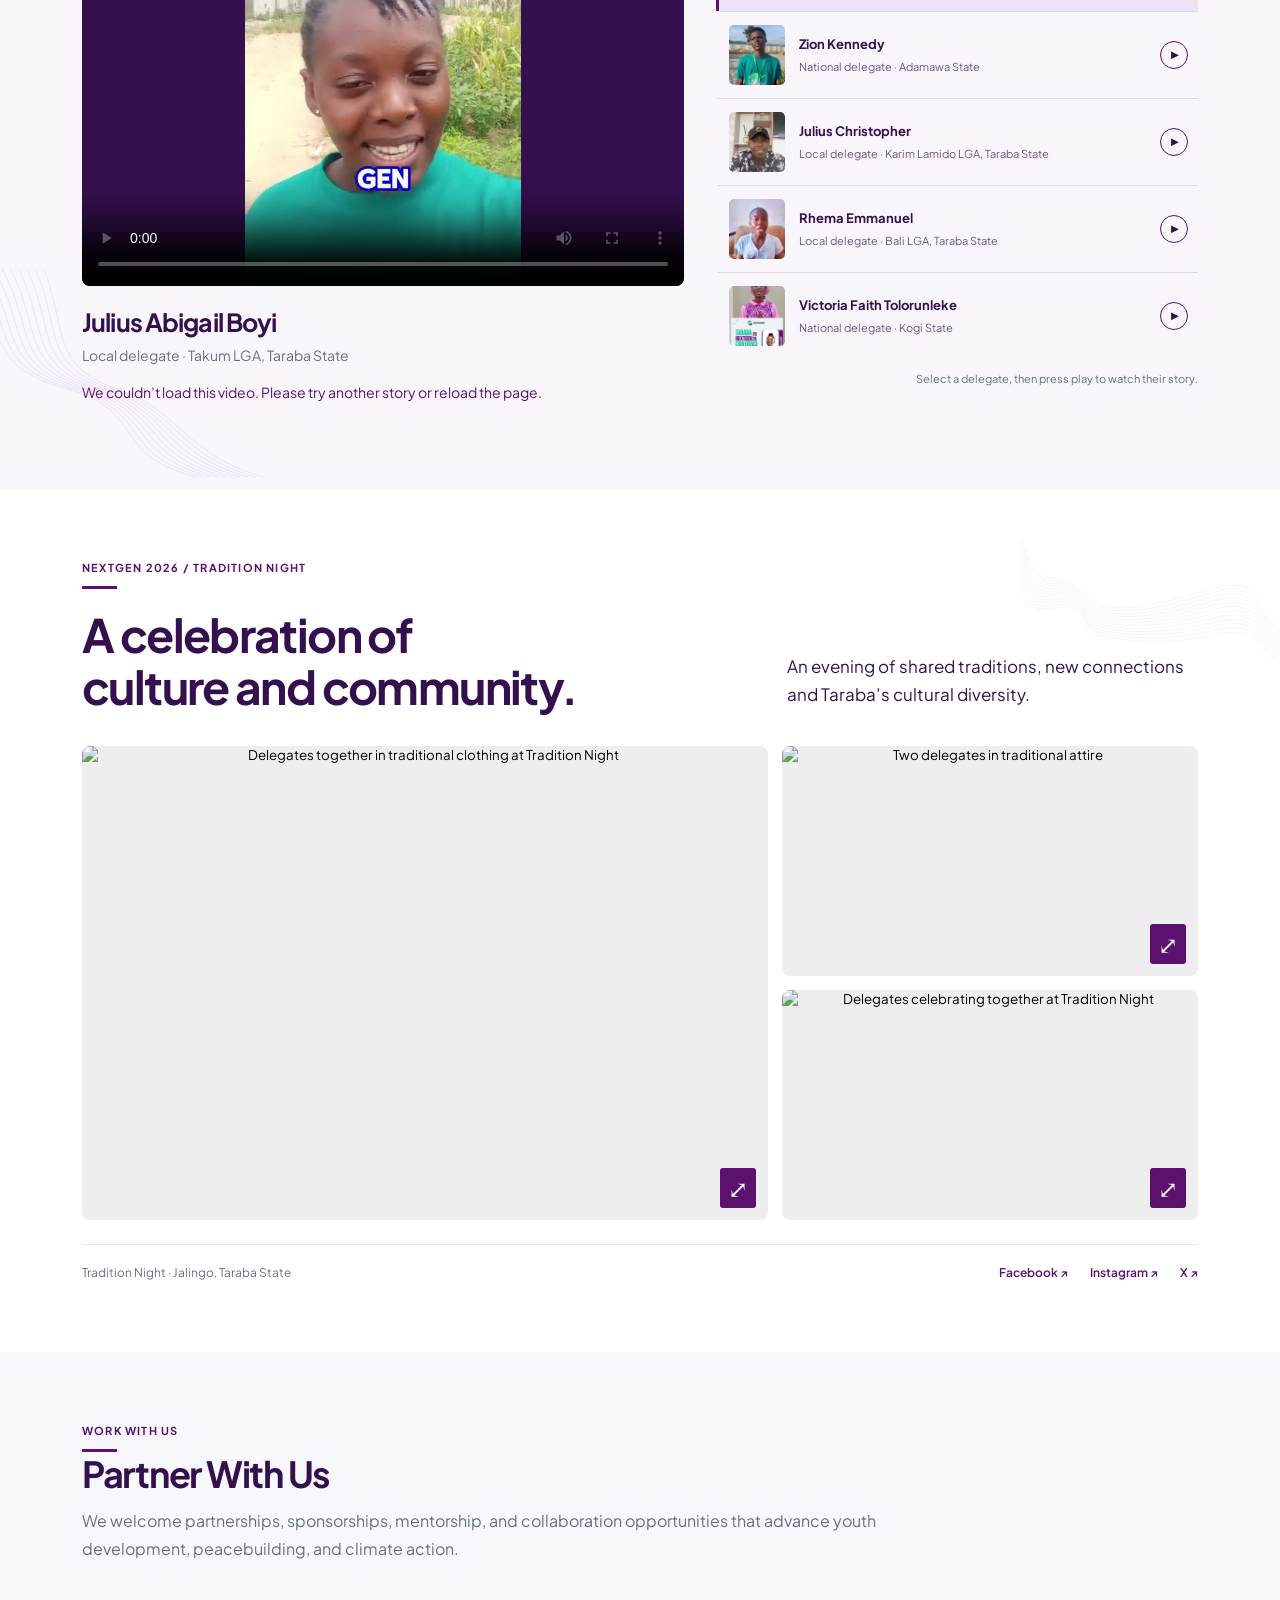
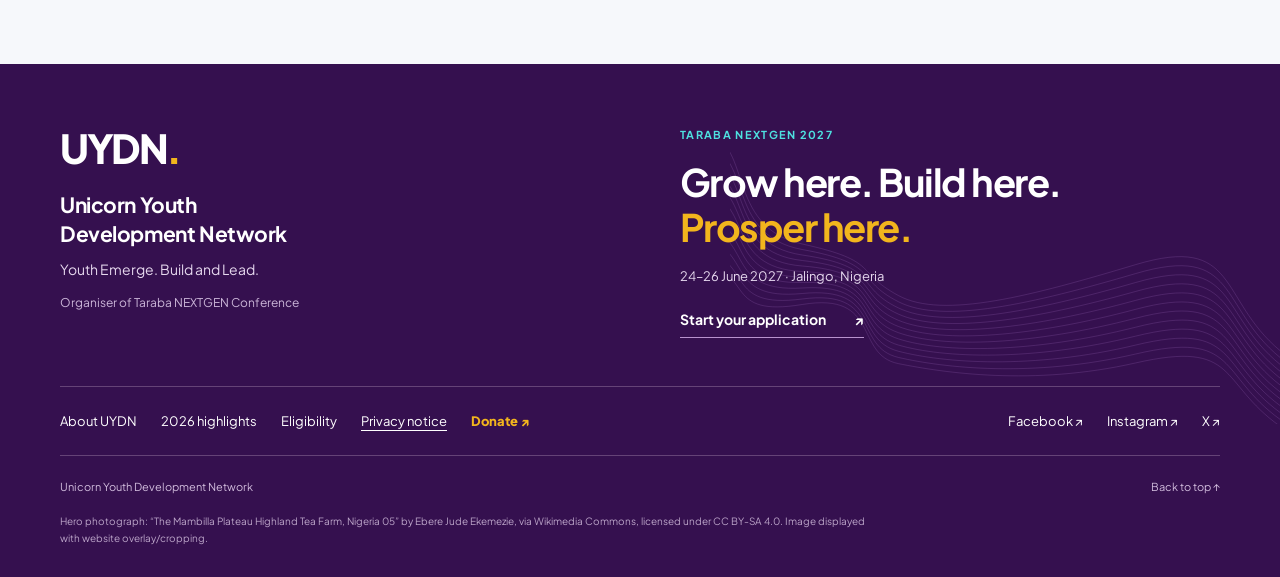
==== commit 67465363: "Update index.html" ====
--- a/index.html
+++ b/index.html
@@ -220,6 +220,18 @@
 .uydn-cd-msg{background:rgba(255,255,255,.1);border:1px solid rgba(255,255,255,.22);border-radius:14px;padding:16px 18px;font-weight:800;font-size:17px;line-height:1.4;color:#fff}
 @media(max-width:520px){.uydn-cd{max-width:none}.uydn-cd-grid{gap:8px}.uydn-cd-box{padding:12px 2px 10px;border-radius:12px}.uydn-cd-box b{font-size:27px}.uydn-cd-box span{font-size:9px;letter-spacing:.1em}}
 
+/* ===== APPLICATION DEADLINE COUNTDOWN ===== */
+.deadline-cd{display:inline-flex;flex-direction:column;gap:10px;margin:22px 0 0;padding:14px 16px;border-radius:16px;background:rgba(29,6,48,.78);border:1px solid rgba(242,181,29,.55);color:#fff;max-width:100%;-webkit-backdrop-filter:blur(6px);backdrop-filter:blur(6px)}
+.deadline-cd-label{font-size:12px;font-weight:900;letter-spacing:.14em;text-transform:uppercase;color:#f2b51d}
+.deadline-cd-grid{display:grid;grid-template-columns:repeat(4,minmax(64px,1fr));gap:8px}
+.deadline-cd-grid>div{background:rgba(255,255,255,.09);border:1px solid rgba(255,255,255,.18);border-radius:12px;padding:10px 4px 8px;text-align:center}
+.deadline-cd-grid b{display:block;font:800 28px/1.1 ui-monospace,SFMono-Regular,Menlo,Consolas,"Courier New",monospace;font-variant-numeric:tabular-nums;color:#fff}
+.deadline-cd-grid span{display:block;margin-top:5px;font:700 10px/1 ui-monospace,SFMono-Regular,Menlo,Consolas,monospace;letter-spacing:.14em;text-transform:uppercase;color:rgba(255,255,255,.68)}
+.deadline-cd.is-urgent .deadline-cd-grid b{color:#ffd45a}
+.deadline-cd-msg{font-weight:800;font-size:16px;line-height:1.4}
+.deadline-cd--compact{display:flex;margin:18px 0 0;background:rgba(255,255,255,.1);border-color:rgba(255,255,255,.28)}
+@media(max-width:520px){.deadline-cd{display:flex;width:100%}.deadline-cd-grid{gap:6px}.deadline-cd-grid b{font-size:24px}.deadline-cd-grid span{font-size:9px;letter-spacing:.1em}}
+
 /* ===== WORD COUNTER + WHATSAPP GROUP CARD ===== */
 .wc{font-size:12px;color:#667085;text-align:right;margin-top:4px}
 .wc.max{color:#b93815;font-weight:700}
@@ -231,7 +243,7 @@
 @media(max-width:520px){.wagroup .wag-btn{width:100%}}
 .recap[hidden],#eligibility[hidden],#apply[hidden]{display:none!important}
 </style><link rel="stylesheet" href="conference.css?v=20261019-motion"></head><body><div class="top"></div><header><div class="nav"><a class="brand" href="#home"><img src="images/uydn-logo.png" alt="UYDN logo"><div><b>UNICORN YOUTH DEVELOPMENT NETWORK</b><small>Youth Emerge. Build and Lead.</small></div></a><button class="menu-toggle" type="button" aria-expanded="false" aria-controls="primary-nav" hidden>Menu <span aria-hidden="true">☰</span></button><nav id="primary-nav" aria-label="Main navigation"><a href="#about-us">About</a><a href="#details">Conference</a><a href="2026-highlights.html">2026 Highlights</a><a href="greening-taraba.html">Greening Taraba</a><a class="btn" href="#apply">Apply Now</a></nav></div></header>
-<section class="hero" id="home"><div class="hero-stage"><div class="hero-copy"><div class="hero-date">24–26 JUNE 2027 · JALINGO, NIGERIA</div><h1><span class="hero-place">Taraba</span><span class="hero-name">NEXTGEN <span class="hero-year">2027</span></span><span class="hero-subtitle">Youth Stakeholders Conference</span></h1><div class="hero-rule" aria-hidden="true"></div><div class="theme"><b>Grow Here.</b> <b>Build Here.</b><br><b>Prosper Here.</b></div><p>Youth and women transforming agriculture into jobs, enterprise and climate solutions.</p><div class="actions"><a class="btn" href="#apply">Start application ↗</a><a class="hero-archive" href="2026-highlights.html">Explore 2026 highlights</a></div></div><figure class="hero-photo"><img src="images/mambilla-tea-farm.jpg" alt="Tea fields and mountains on the Mambilla Plateau in Taraba State"><figcaption>Rooted in Taraba. Ready for the future.</figcaption></figure></div><div class="hero-info"><div class="hero-info-inner"><div class="hero-info-item"><svg viewBox="0 0 24 24" aria-hidden="true"><rect x="3" y="5" width="18" height="17" rx="2"/><path d="M7 2v6m10-6v6M3 11h18m-14 4h2m3 0h2m3 0h1M7 18h2m3 0h2"/></svg><div><strong>24–26 June 2027</strong><span>Conference dates</span></div></div><div class="hero-info-item"><svg viewBox="0 0 24 24" aria-hidden="true"><path d="M20 10c0 6-8 12-8 12S4 16 4 10a8 8 0 1 1 16 0Z"/><circle cx="12" cy="10" r="3"/></svg><div><strong>Jalingo, Nigeria</strong><span>Taraba State</span></div></div><div class="hero-info-item"><svg viewBox="0 0 24 24" aria-hidden="true"><circle cx="9" cy="7" r="4"/><path d="M2 21v-4a7 7 0 0 1 14 0v4H2Zm15-18a4 4 0 0 1 0 8m2 3a6 6 0 0 1 3 5v2h-3"/></svg><div><strong>150 young delegates</strong><span>Ages 18–35</span></div></div><div class="hero-info-item hero-timer"><div class="uydn-cd" id="uydnCountdown" role="timer" aria-label="Countdown to the Taraba NEXTGEN Conference 2027"><div class="uydn-cd-label" id="cdLabel">Conference begins in</div><div class="uydn-cd-grid" id="cdGrid"><div class="uydn-cd-box"><b id="cdD">--</b><span>Days</span></div><div class="uydn-cd-box"><b id="cdH">--</b><span>Hours</span></div><div class="uydn-cd-box"><b id="cdM">--</b><span>Minutes</span></div><div class="uydn-cd-box"><b id="cdS">--</b><span>Seconds</span></div></div><div class="uydn-cd-msg" id="cdMsg" hidden></div></div></div></div></div></section>
+<section class="hero" id="home"><div class="hero-stage"><div class="hero-copy"><div class="hero-date">24–26 JUNE 2027 · JALINGO, NIGERIA</div><h1><span class="hero-place">Taraba</span><span class="hero-name">NEXTGEN <span class="hero-year">2027</span></span><span class="hero-subtitle">Youth Stakeholders Conference</span></h1><div class="hero-rule" aria-hidden="true"></div><div class="theme"><b>Grow Here.</b> <b>Build Here.</b><br><b>Prosper Here.</b></div><p>Youth and women transforming agriculture into jobs, enterprise and climate solutions.</p><div class="deadline-cd" data-deadline-cd role="timer" aria-label="Countdown to the application deadline, 31 December 2026"><div class="deadline-cd-label" data-cd-label>Applications close 31 December 2026</div><div class="deadline-cd-grid" data-cd-grid><div><b data-u="d">--</b><span>Days</span></div><div><b data-u="h">--</b><span>Hours</span></div><div><b data-u="m">--</b><span>Minutes</span></div><div><b data-u="s">--</b><span>Seconds</span></div></div><div class="deadline-cd-msg" data-cd-msg hidden></div></div><div class="actions"><a class="btn" href="#apply">Start application ↗</a><a class="hero-archive" href="2026-highlights.html">Explore 2026 highlights</a></div></div><figure class="hero-photo"><img src="images/mambilla-tea-farm.jpg" alt="Tea fields and mountains on the Mambilla Plateau in Taraba State"><figcaption>Rooted in Taraba. Ready for the future.</figcaption></figure></div><div class="hero-info"><div class="hero-info-inner"><div class="hero-info-item"><svg viewBox="0 0 24 24" aria-hidden="true"><rect x="3" y="5" width="18" height="17" rx="2"/><path d="M7 2v6m10-6v6M3 11h18m-14 4h2m3 0h2m3 0h1M7 18h2m3 0h2"/></svg><div><strong>24–26 June 2027</strong><span>Conference dates</span></div></div><div class="hero-info-item"><svg viewBox="0 0 24 24" aria-hidden="true"><path d="M20 10c0 6-8 12-8 12S4 16 4 10a8 8 0 1 1 16 0Z"/><circle cx="12" cy="10" r="3"/></svg><div><strong>Jalingo, Nigeria</strong><span>Taraba State</span></div></div><div class="hero-info-item"><svg viewBox="0 0 24 24" aria-hidden="true"><circle cx="9" cy="7" r="4"/><path d="M2 21v-4a7 7 0 0 1 14 0v4H2Zm15-18a4 4 0 0 1 0 8m2 3a6 6 0 0 1 3 5v2h-3"/></svg><div><strong>150 young delegates</strong><span>Ages 18–35</span></div></div><div class="hero-info-item hero-timer"><div class="uydn-cd" id="uydnCountdown" role="timer" aria-label="Countdown to the Taraba NEXTGEN Conference 2027"><div class="uydn-cd-label" id="cdLabel">Conference begins in</div><div class="uydn-cd-grid" id="cdGrid"><div class="uydn-cd-box"><b id="cdD">--</b><span>Days</span></div><div class="uydn-cd-box"><b id="cdH">--</b><span>Hours</span></div><div class="uydn-cd-box"><b id="cdM">--</b><span>Minutes</span></div><div class="uydn-cd-box"><b id="cdS">--</b><span>Seconds</span></div></div><div class="uydn-cd-msg" id="cdMsg" hidden></div></div></div></div></div></section>
 <section class="section conference-overview" id="details"><div class="overview-heading"><div><span class="section-kicker">The conference</span><h2>Growing opportunity.<br>Together.</h2></div><div class="overview-intro"><p><strong>150 young people. 16 Taraba LGAs. A shared ambition to turn agriculture into jobs, enterprise and climate solutions.</strong></p><p>Bringing together youth and women from Taraba, across Nigeria and internationally.</p></div></div><div class="delegate-bar" aria-hidden="true"><span></span><span></span><span></span></div><ul class="delegate-breakdown" aria-label="Delegate allocation"><li><strong>100</strong><h3>Local delegates</h3><span>Taraba State LGAs</span></li><li><strong>30</strong><h3>National delegates</h3><span>Other Nigerian states</span></li><li><strong>20</strong><h3>International delegates</h3><span>Outside Nigeria</span></li></ul></section>
 <!-- UYDN ABOUT US -->
 <style>
@@ -321,7 +333,7 @@
 <section class="tradition-gallery" id="tradition-night"><div class="section"><div class="media-heading"><div><span class="section-kicker">NEXTGEN 2026 / Tradition Night</span><h2>A celebration of<br>culture and community.</h2></div><p>An evening of shared traditions, new connections and Taraba’s cultural diversity.</p></div><div class="tradition-grid"><button class="tradition-card" type="button" data-photo="images/tradition-night-2.jpg" aria-label="Enlarge Tradition Night photo 2"><img src="images/tradition-night-2.jpg" alt="Delegates together in traditional clothing at Tradition Night" loading="lazy"><span aria-hidden="true">⤢</span></button><button class="tradition-card" type="button" data-photo="images/tradition-night-1.jpg" aria-label="Enlarge Tradition Night photo 1"><img src="images/tradition-night-1.jpg" alt="Two delegates in traditional attire" loading="lazy"><span aria-hidden="true">⤢</span></button><button class="tradition-card" type="button" data-photo="images/tradition-night-3.jpg" aria-label="Enlarge Tradition Night photo 3"><img src="images/tradition-night-3.jpg" alt="Delegates celebrating together at Tradition Night" loading="lazy"><span aria-hidden="true">⤢</span></button></div><div class="gallery-footer"><p>Tradition Night · Jalingo, Taraba State</p><div class="socials gallery-socials"><a class="social-facebook" href="https://www.facebook.com/profile.php?id=61585072857531" target="_blank" rel="noopener">Facebook ↗</a><a class="social-instagram" href="https://www.instagram.com/unicornyouthdevelopment?igsh=MXZxanhrdmpmb2d1cQ==" target="_blank" rel="noopener">Instagram ↗</a><a class="social-x" href="https://x.com/UnicornYouth" target="_blank" rel="noopener">X ↗</a></div></div></div></section>
 <section class="recap" id="previous-edition" hidden><div class="section"><div class="recapbox"><div class="recapimg" role="img" aria-label="Delegates gathered outside the Taraba NEXTGEN 2026 venue"><span>Taraba NEXTGEN / 2026</span></div><div class="recaptxt"><span class="year">The previous edition</span><h2>The conversations<br>that started it all.</h2><p class="recap-date">26–27 June 2026 · Jalingo</p><p>Youth leadership, honest dialogue and new connections. Revisit the panels, community reports and collaborative sessions from NEXTGEN 2026.</p><p class="recap-theme">Rethink. Rebuild. Reclaim Taraba.</p><div><a class="btn" href="2026-highlights.html">Explore the 2026 highlights ↗</a></div></div></div></div></section>
 <section class="section eligibility-section" id="eligibility" hidden><div class="eligibility-layout"><div class="eligibility-intro"><span class="section-kicker">Before you apply</span><h2>Is NEXTGEN<br>for you?</h2><p>Review the five requirements before starting your application.</p><a class="btn" href="#apply">Start your application ↗</a></div><ol class="eligibility-list"><li><span class="requirement-number" aria-hidden="true">01</span><div><h3>Age</h3><p>Applicants must be between 18 and 35 years old at the time of the conference.</p></div></li><li><span class="requirement-number" aria-hidden="true">02</span><div><h3>Simple Data & Survey Ability</h3><p>Applicants should be able to participate in simple surveys, questionnaires, data collection or basic community information-gathering activities when required.</p></div></li><li><span class="requirement-number" aria-hidden="true">03</span><div><h3>Local Delegate Residency</h3><p>Applicants seeking representation as a local delegate from a Taraba LGA must currently reside in the LGA they are applying to represent, regardless of their State or LGA of origin.</p></div></li><li><span class="requirement-number" aria-hidden="true">04</span><div><h3>Interest & Community Engagement</h3><p>Applicants should demonstrate interest in agriculture, enterprise, climate action, youth development, innovation or community development.</p></div></li><li><span class="requirement-number" aria-hidden="true">05</span><div><h3>Full Participation</h3><p>Applicants must be willing and available to participate fully from 24–26 June 2027 and complete reasonable pre- or post-conference activities required of selected delegates.</p></div></li></ol></div><p class="eligibility-note"><strong>Please note:</strong> Meeting the eligibility requirements does not automatically guarantee selection. Applications will be reviewed based on the conference selection criteria and available delegate spaces.</p></section>
-<section class="section" id="apply" hidden><div class="formwrap"><div class="formhead"><span class="section-kicker">TARABA NEXTGEN 2027 / DELEGATE APPLICATION</span><h2>Your next chapter starts here.</h2><p>Apply for Taraba NEXTGEN Conference 2027</p><p class="privacy-entry"><button type="button" data-privacy-open>Read the application terms &amp; privacy notice</button></p></div><div class="progress-wrap"><ol class="application-steps" aria-label="Application progress"><li aria-current="step"><span>1</span><span>Personal information</span></li><li><span>2</span><span>Background</span></li><li><span>3</span><span>Community</span></li><li><span>4</span><span>Your ideas</span></li><li><span>5</span><span>Motivation</span></li><li><span>6</span><span>Declaration</span></li></ol><div class="progress-meta" aria-live="polite"><span id="stepText">Step 1 of 6</span><span id="pct">17%</span></div><div class="progress"><span id="bar" style="width:16.67%"></span></div></div><div class="noticebox application-note"><b>Your application. Your own words.</b> All application responses must be written personally by the applicant. Applicants should not use AI tools such as ChatGPT, Gemini, Claude or similar platforms to generate or substantially develop their responses. By submitting this application, you confirm that your responses are your own work.</div>
+<section class="section" id="apply" hidden><div class="formwrap"><div class="formhead"><span class="section-kicker">TARABA NEXTGEN 2027 / DELEGATE APPLICATION</span><h2>Your next chapter starts here.</h2><p>Apply for Taraba NEXTGEN Conference 2027</p><div class="deadline-cd deadline-cd--compact" data-deadline-cd role="timer" aria-label="Countdown to the application deadline, 31 December 2026"><div class="deadline-cd-label" data-cd-label>Applications close 31 December 2026</div><div class="deadline-cd-grid" data-cd-grid><div><b data-u="d">--</b><span>Days</span></div><div><b data-u="h">--</b><span>Hours</span></div><div><b data-u="m">--</b><span>Minutes</span></div><div><b data-u="s">--</b><span>Seconds</span></div></div><div class="deadline-cd-msg" data-cd-msg hidden></div></div><p class="privacy-entry"><button type="button" data-privacy-open>Read the application terms &amp; privacy notice</button></p></div><div class="progress-wrap"><ol class="application-steps" aria-label="Application progress"><li aria-current="step"><span>1</span><span>Personal information</span></li><li><span>2</span><span>Background</span></li><li><span>3</span><span>Community</span></li><li><span>4</span><span>Your ideas</span></li><li><span>5</span><span>Motivation</span></li><li><span>6</span><span>Declaration</span></li></ol><div class="progress-meta" aria-live="polite"><span id="stepText">Step 1 of 6</span><span id="pct">17%</span></div><div class="progress"><span id="bar" style="width:16.67%"></span></div></div><div class="noticebox application-note"><b>Your application. Your own words.</b> All application responses must be written personally by the applicant. Applicants should not use AI tools such as ChatGPT, Gemini, Claude or similar platforms to generate or substantially develop their responses. By submitting this application, you confirm that your responses are your own work.</div>
 
 <p class="required-note">Required fields are marked *</p>
 
@@ -1685,6 +1697,51 @@
   var timer = setInterval(tick, 1000);
   tick();
 })();
+</script><script>
+/* ===== APPLICATION DEADLINE COUNTDOWN =====
+   Change APPLICATION_DEADLINE to move the closing date.
+   Time is Nigeria time (UTC+1): end of day, 31 December 2026. */
+(function () {
+  var APPLICATION_DEADLINE = '2026-12-31T23:59:59+01:00';
+  var deadline = new Date(APPLICATION_DEADLINE).getTime();
+  var boxes = document.querySelectorAll('[data-deadline-cd]');
+  if (!boxes.length || isNaN(deadline)) return;
+
+  function pad(n) { return (n < 10 ? '0' : '') + n; }
+
+  function tick() {
+    var diff = Math.floor((deadline - Date.now()) / 1000);
+    var closed = diff <= 0;
+    var d = 0, h = 0, m = 0, sec = 0;
+    if (!closed) {
+      d = Math.floor(diff / 86400); diff -= d * 86400;
+      h = Math.floor(diff / 3600);  diff -= h * 3600;
+      m = Math.floor(diff / 60);
+      sec = diff - m * 60;
+    }
+    for (var i = 0; i < boxes.length; i++) {
+      var box = boxes[i];
+      var grid = box.querySelector('[data-cd-grid]');
+      var label = box.querySelector('[data-cd-label]');
+      var msg = box.querySelector('[data-cd-msg]');
+      if (closed) {
+        grid.hidden = true; label.hidden = true; msg.hidden = false;
+        msg.textContent = 'Applications for Taraba NEXTGEN 2027 are now closed.';
+        continue;
+      }
+      grid.hidden = false; label.hidden = false; msg.hidden = true;
+      box.classList.toggle('is-urgent', d < 7);
+      box.querySelector('[data-u="d"]').textContent = pad(d);
+      box.querySelector('[data-u="h"]').textContent = pad(h);
+      box.querySelector('[data-u="m"]').textContent = pad(m);
+      box.querySelector('[data-u="s"]').textContent = pad(sec);
+    }
+    if (closed) clearInterval(timer);
+  }
+
+  var timer = setInterval(tick, 1000);
+  tick();
+})();
 </script><script src="header.js"></script><script src="media.js"></script><script src="motion.js"></script>
 
 
